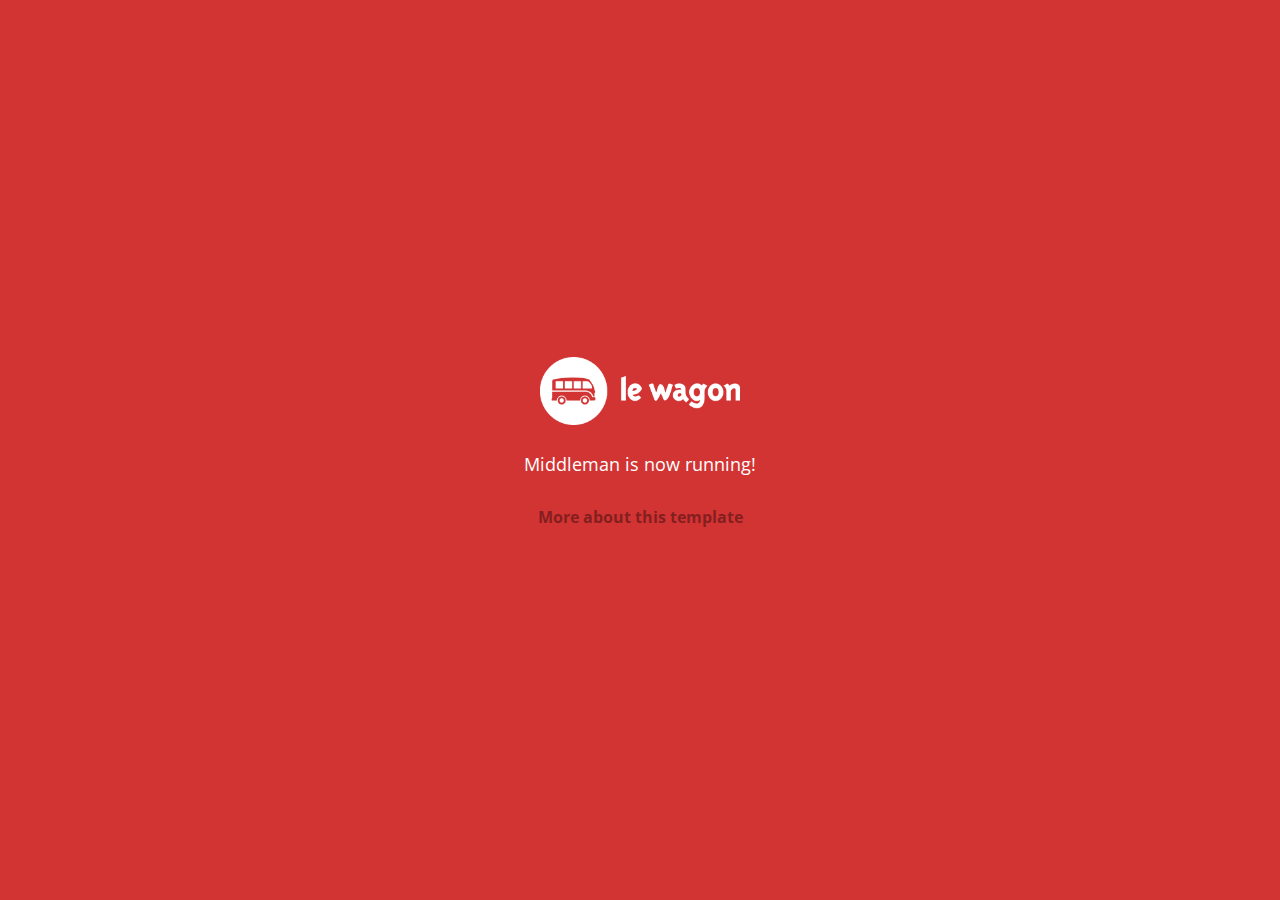
==== index.html @ 0bd61c10 "Automated commit at 2018-07-30 09:25:09 UTC by middleman-deploy 2.0.0-alpha" ====
<!doctype html>
<html>
  <head>
    <meta charset="utf-8">
    <meta http-equiv="x-ua-compatible" content="ie=edge">
    <meta name="viewport"
          content="width=device-width, initial-scale=1, shrink-to-fit=no">
    <!-- Use the title from a page's frontmatter if it has one -->
    <title>Le Wagon - Middleman</title>
    <link href="stylesheets/application-3c48b980.css" rel="stylesheet" />
    <script src="javascripts/application-93de88c9.js"></script>
    <link href="images/favicon-f15af148.png" rel="icon" type="image/png" />
  </head>
  <body>
    <div id="home">
  <div class="home-content">
    <img src="images/logo-acc9c0ec.png" width="200" alt="Logo" />
    <p>
      Middleman is now running!
    </p>
    <p class="about">
      <a href="about.html">More about this template</a>
    </p>
  </div>
</div>

  </body>
</html>
---- stylesheets/application-3c48b980.css ----
@import url("https://fonts.googleapis.com/css?family=Open+Sans:400,300,700|Raleway:400,100,300,700,500");/*!
 * Bootstrap v3.3.7 (http://getbootstrap.com)
 * Copyright 2011-2016 Twitter, Inc.
 * Licensed under MIT (https://github.com/twbs/bootstrap/blob/master/LICENSE)
 *//*! normalize.css v3.0.3 | MIT License | github.com/necolas/normalize.css */html{font-family:sans-serif;-ms-text-size-adjust:100%;-webkit-text-size-adjust:100%}body{margin:0}article,aside,details,figcaption,figure,footer,header,hgroup,main,menu,nav,section,summary{display:block}audio,canvas,progress,video{display:inline-block;vertical-align:baseline}audio:not([controls]){display:none;height:0}[hidden],template{display:none}a{background-color:transparent}a:active,a:hover{outline:0}abbr[title]{border-bottom:1px dotted}b,strong{font-weight:bold}dfn{font-style:italic}h1{font-size:2em;margin:0.67em 0}mark{background:#ff0;color:#000}small{font-size:80%}sub,sup{font-size:75%;line-height:0;position:relative;vertical-align:baseline}sup{top:-0.5em}sub{bottom:-0.25em}img{border:0}svg:not(:root){overflow:hidden}figure{margin:1em 40px}hr{-webkit-box-sizing:content-box;box-sizing:content-box;height:0}pre{overflow:auto}code,kbd,pre,samp{font-family:monospace, monospace;font-size:1em}button,input,optgroup,select,textarea{color:inherit;font:inherit;margin:0}button{overflow:visible}button,select{text-transform:none}button,html input[type="button"],input[type="reset"],input[type="submit"]{-webkit-appearance:button;cursor:pointer}button[disabled],html input[disabled]{cursor:default}button::-moz-focus-inner,input::-moz-focus-inner{border:0;padding:0}input{line-height:normal}input[type="checkbox"],input[type="radio"]{-webkit-box-sizing:border-box;box-sizing:border-box;padding:0}input[type="number"]::-webkit-inner-spin-button,input[type="number"]::-webkit-outer-spin-button{height:auto}input[type="search"]{-webkit-appearance:textfield;-webkit-box-sizing:content-box;box-sizing:content-box}input[type="search"]::-webkit-search-cancel-button,input[type="search"]::-webkit-search-decoration{-webkit-appearance:none}fieldset{border:1px solid #c0c0c0;margin:0 2px;padding:0.35em 0.625em 0.75em}legend{border:0;padding:0}textarea{overflow:auto}optgroup{font-weight:bold}table{border-collapse:collapse;border-spacing:0}td,th{padding:0}/*! Source: https://github.com/h5bp/html5-boilerplate/blob/master/src/css/main.css */@media print{*,*:before,*:after{background:transparent !important;color:#000 !important;-webkit-box-shadow:none !important;box-shadow:none !important;text-shadow:none !important}a,a:visited{text-decoration:underline}a[href]:after{content:" (" attr(href) ")"}abbr[title]:after{content:" (" attr(title) ")"}a[href^="#"]:after,a[href^="javascript:"]:after{content:""}pre,blockquote{border:1px solid #999;page-break-inside:avoid}thead{display:table-header-group}tr,img{page-break-inside:avoid}img{max-width:100% !important}p,h2,h3{orphans:3;widows:3}h2,h3{page-break-after:avoid}.navbar{display:none}.btn>.caret,.dropup>.btn>.caret{border-top-color:#000 !important}.label{border:1px solid #000}.table{border-collapse:collapse !important}.table td,.table th{background-color:#fff !important}.table-bordered th,.table-bordered td{border:1px solid #ddd !important}}@font-face{font-family:'Glyphicons Halflings';src:url("../assets/bootstrap/glyphicons-halflings-regular-86b6f62b.eot");src:url("../assets/bootstrap/glyphicons-halflings-regular-86b6f62b.eot?#iefix") format("embedded-opentype"),url("../assets/bootstrap/glyphicons-halflings-regular-ca35b697.woff2") format("woff2"),url("../assets/bootstrap/glyphicons-halflings-regular-278e49a8.woff") format("woff"),url("../assets/bootstrap/glyphicons-halflings-regular-44bc1850.ttf") format("truetype"),url("../assets/bootstrap/glyphicons-halflings-regular-de51a849.svg#glyphicons_halflingsregular") format("svg")}.glyphicon{position:relative;top:1px;display:inline-block;font-family:'Glyphicons Halflings';font-style:normal;font-weight:normal;line-height:1;-webkit-font-smoothing:antialiased;-moz-osx-font-smoothing:grayscale}.glyphicon-asterisk:before{content:"\002a"}.glyphicon-plus:before{content:"\002b"}.glyphicon-euro:before,.glyphicon-eur:before{content:"\20ac"}.glyphicon-minus:before{content:"\2212"}.glyphicon-cloud:before{content:"\2601"}.glyphicon-envelope:before{content:"\2709"}.glyphicon-pencil:before{content:"\270f"}.glyphicon-glass:before{content:"\e001"}.glyphicon-music:before{content:"\e002"}.glyphicon-search:before{content:"\e003"}.glyphicon-heart:before{content:"\e005"}.glyphicon-star:before{content:"\e006"}.glyphicon-star-empty:before{content:"\e007"}.glyphicon-user:before{content:"\e008"}.glyphicon-film:before{content:"\e009"}.glyphicon-th-large:before{content:"\e010"}.glyphicon-th:before{content:"\e011"}.glyphicon-th-list:before{content:"\e012"}.glyphicon-ok:before{content:"\e013"}.glyphicon-remove:before{content:"\e014"}.glyphicon-zoom-in:before{content:"\e015"}.glyphicon-zoom-out:before{content:"\e016"}.glyphicon-off:before{content:"\e017"}.glyphicon-signal:before{content:"\e018"}.glyphicon-cog:before{content:"\e019"}.glyphicon-trash:before{content:"\e020"}.glyphicon-home:before{content:"\e021"}.glyphicon-file:before{content:"\e022"}.glyphicon-time:before{content:"\e023"}.glyphicon-road:before{content:"\e024"}.glyphicon-download-alt:before{content:"\e025"}.glyphicon-download:before{content:"\e026"}.glyphicon-upload:before{content:"\e027"}.glyphicon-inbox:before{content:"\e028"}.glyphicon-play-circle:before{content:"\e029"}.glyphicon-repeat:before{content:"\e030"}.glyphicon-refresh:before{content:"\e031"}.glyphicon-list-alt:before{content:"\e032"}.glyphicon-lock:before{content:"\e033"}.glyphicon-flag:before{content:"\e034"}.glyphicon-headphones:before{content:"\e035"}.glyphicon-volume-off:before{content:"\e036"}.glyphicon-volume-down:before{content:"\e037"}.glyphicon-volume-up:before{content:"\e038"}.glyphicon-qrcode:before{content:"\e039"}.glyphicon-barcode:before{content:"\e040"}.glyphicon-tag:before{content:"\e041"}.glyphicon-tags:before{content:"\e042"}.glyphicon-book:before{content:"\e043"}.glyphicon-bookmark:before{content:"\e044"}.glyphicon-print:before{content:"\e045"}.glyphicon-camera:before{content:"\e046"}.glyphicon-font:before{content:"\e047"}.glyphicon-bold:before{content:"\e048"}.glyphicon-italic:before{content:"\e049"}.glyphicon-text-height:before{content:"\e050"}.glyphicon-text-width:before{content:"\e051"}.glyphicon-align-left:before{content:"\e052"}.glyphicon-align-center:before{content:"\e053"}.glyphicon-align-right:before{content:"\e054"}.glyphicon-align-justify:before{content:"\e055"}.glyphicon-list:before{content:"\e056"}.glyphicon-indent-left:before{content:"\e057"}.glyphicon-indent-right:before{content:"\e058"}.glyphicon-facetime-video:before{content:"\e059"}.glyphicon-picture:before{content:"\e060"}.glyphicon-map-marker:before{content:"\e062"}.glyphicon-adjust:before{content:"\e063"}.glyphicon-tint:before{content:"\e064"}.glyphicon-edit:before{content:"\e065"}.glyphicon-share:before{content:"\e066"}.glyphicon-check:before{content:"\e067"}.glyphicon-move:before{content:"\e068"}.glyphicon-step-backward:before{content:"\e069"}.glyphicon-fast-backward:before{content:"\e070"}.glyphicon-backward:before{content:"\e071"}.glyphicon-play:before{content:"\e072"}.glyphicon-pause:before{content:"\e073"}.glyphicon-stop:before{content:"\e074"}.glyphicon-forward:before{content:"\e075"}.glyphicon-fast-forward:before{content:"\e076"}.glyphicon-step-forward:before{content:"\e077"}.glyphicon-eject:before{content:"\e078"}.glyphicon-chevron-left:before{content:"\e079"}.glyphicon-chevron-right:before{content:"\e080"}.glyphicon-plus-sign:before{content:"\e081"}.glyphicon-minus-sign:before{content:"\e082"}.glyphicon-remove-sign:before{content:"\e083"}.glyphicon-ok-sign:before{content:"\e084"}.glyphicon-question-sign:before{content:"\e085"}.glyphicon-info-sign:before{content:"\e086"}.glyphicon-screenshot:before{content:"\e087"}.glyphicon-remove-circle:before{content:"\e088"}.glyphicon-ok-circle:before{content:"\e089"}.glyphicon-ban-circle:before{content:"\e090"}.glyphicon-arrow-left:before{content:"\e091"}.glyphicon-arrow-right:before{content:"\e092"}.glyphicon-arrow-up:before{content:"\e093"}.glyphicon-arrow-down:before{content:"\e094"}.glyphicon-share-alt:before{content:"\e095"}.glyphicon-resize-full:before{content:"\e096"}.glyphicon-resize-small:before{content:"\e097"}.glyphicon-exclamation-sign:before{content:"\e101"}.glyphicon-gift:before{content:"\e102"}.glyphicon-leaf:before{content:"\e103"}.glyphicon-fire:before{content:"\e104"}.glyphicon-eye-open:before{content:"\e105"}.glyphicon-eye-close:before{content:"\e106"}.glyphicon-warning-sign:before{content:"\e107"}.glyphicon-plane:before{content:"\e108"}.glyphicon-calendar:before{content:"\e109"}.glyphicon-random:before{content:"\e110"}.glyphicon-comment:before{content:"\e111"}.glyphicon-magnet:before{content:"\e112"}.glyphicon-chevron-up:before{content:"\e113"}.glyphicon-chevron-down:before{content:"\e114"}.glyphicon-retweet:before{content:"\e115"}.glyphicon-shopping-cart:before{content:"\e116"}.glyphicon-folder-close:before{content:"\e117"}.glyphicon-folder-open:before{content:"\e118"}.glyphicon-resize-vertical:before{content:"\e119"}.glyphicon-resize-horizontal:before{content:"\e120"}.glyphicon-hdd:before{content:"\e121"}.glyphicon-bullhorn:before{content:"\e122"}.glyphicon-bell:before{content:"\e123"}.glyphicon-certificate:before{content:"\e124"}.glyphicon-thumbs-up:before{content:"\e125"}.glyphicon-thumbs-down:before{content:"\e126"}.glyphicon-hand-right:before{content:"\e127"}.glyphicon-hand-left:before{content:"\e128"}.glyphicon-hand-up:before{content:"\e129"}.glyphicon-hand-down:before{content:"\e130"}.glyphicon-circle-arrow-right:before{content:"\e131"}.glyphicon-circle-arrow-left:before{content:"\e132"}.glyphicon-circle-arrow-up:before{content:"\e133"}.glyphicon-circle-arrow-down:before{content:"\e134"}.glyphicon-globe:before{content:"\e135"}.glyphicon-wrench:before{content:"\e136"}.glyphicon-tasks:before{content:"\e137"}.glyphicon-filter:before{content:"\e138"}.glyphicon-briefcase:before{content:"\e139"}.glyphicon-fullscreen:before{content:"\e140"}.glyphicon-dashboard:before{content:"\e141"}.glyphicon-paperclip:before{content:"\e142"}.glyphicon-heart-empty:before{content:"\e143"}.glyphicon-link:before{content:"\e144"}.glyphicon-phone:before{content:"\e145"}.glyphicon-pushpin:before{content:"\e146"}.glyphicon-usd:before{content:"\e148"}.glyphicon-gbp:before{content:"\e149"}.glyphicon-sort:before{content:"\e150"}.glyphicon-sort-by-alphabet:before{content:"\e151"}.glyphicon-sort-by-alphabet-alt:before{content:"\e152"}.glyphicon-sort-by-order:before{content:"\e153"}.glyphicon-sort-by-order-alt:before{content:"\e154"}.glyphicon-sort-by-attributes:before{content:"\e155"}.glyphicon-sort-by-attributes-alt:before{content:"\e156"}.glyphicon-unchecked:before{content:"\e157"}.glyphicon-expand:before{content:"\e158"}.glyphicon-collapse-down:before{content:"\e159"}.glyphicon-collapse-up:before{content:"\e160"}.glyphicon-log-in:before{content:"\e161"}.glyphicon-flash:before{content:"\e162"}.glyphicon-log-out:before{content:"\e163"}.glyphicon-new-window:before{content:"\e164"}.glyphicon-record:before{content:"\e165"}.glyphicon-save:before{content:"\e166"}.glyphicon-open:before{content:"\e167"}.glyphicon-saved:before{content:"\e168"}.glyphicon-import:before{content:"\e169"}.glyphicon-export:before{content:"\e170"}.glyphicon-send:before{content:"\e171"}.glyphicon-floppy-disk:before{content:"\e172"}.glyphicon-floppy-saved:before{content:"\e173"}.glyphicon-floppy-remove:before{content:"\e174"}.glyphicon-floppy-save:before{content:"\e175"}.glyphicon-floppy-open:before{content:"\e176"}.glyphicon-credit-card:before{content:"\e177"}.glyphicon-transfer:before{content:"\e178"}.glyphicon-cutlery:before{content:"\e179"}.glyphicon-header:before{content:"\e180"}.glyphicon-compressed:before{content:"\e181"}.glyphicon-earphone:before{content:"\e182"}.glyphicon-phone-alt:before{content:"\e183"}.glyphicon-tower:before{content:"\e184"}.glyphicon-stats:before{content:"\e185"}.glyphicon-sd-video:before{content:"\e186"}.glyphicon-hd-video:before{content:"\e187"}.glyphicon-subtitles:before{content:"\e188"}.glyphicon-sound-stereo:before{content:"\e189"}.glyphicon-sound-dolby:before{content:"\e190"}.glyphicon-sound-5-1:before{content:"\e191"}.glyphicon-sound-6-1:before{content:"\e192"}.glyphicon-sound-7-1:before{content:"\e193"}.glyphicon-copyright-mark:before{content:"\e194"}.glyphicon-registration-mark:before{content:"\e195"}.glyphicon-cloud-download:before{content:"\e197"}.glyphicon-cloud-upload:before{content:"\e198"}.glyphicon-tree-conifer:before{content:"\e199"}.glyphicon-tree-deciduous:before{content:"\e200"}.glyphicon-cd:before{content:"\e201"}.glyphicon-save-file:before{content:"\e202"}.glyphicon-open-file:before{content:"\e203"}.glyphicon-level-up:before{content:"\e204"}.glyphicon-copy:before{content:"\e205"}.glyphicon-paste:before{content:"\e206"}.glyphicon-alert:before{content:"\e209"}.glyphicon-equalizer:before{content:"\e210"}.glyphicon-king:before{content:"\e211"}.glyphicon-queen:before{content:"\e212"}.glyphicon-pawn:before{content:"\e213"}.glyphicon-bishop:before{content:"\e214"}.glyphicon-knight:before{content:"\e215"}.glyphicon-baby-formula:before{content:"\e216"}.glyphicon-tent:before{content:"\26fa"}.glyphicon-blackboard:before{content:"\e218"}.glyphicon-bed:before{content:"\e219"}.glyphicon-apple:before{content:"\f8ff"}.glyphicon-erase:before{content:"\e221"}.glyphicon-hourglass:before{content:"\231b"}.glyphicon-lamp:before{content:"\e223"}.glyphicon-duplicate:before{content:"\e224"}.glyphicon-piggy-bank:before{content:"\e225"}.glyphicon-scissors:before{content:"\e226"}.glyphicon-bitcoin:before{content:"\e227"}.glyphicon-btc:before{content:"\e227"}.glyphicon-xbt:before{content:"\e227"}.glyphicon-yen:before{content:"\00a5"}.glyphicon-jpy:before{content:"\00a5"}.glyphicon-ruble:before{content:"\20bd"}.glyphicon-rub:before{content:"\20bd"}.glyphicon-scale:before{content:"\e230"}.glyphicon-ice-lolly:before{content:"\e231"}.glyphicon-ice-lolly-tasted:before{content:"\e232"}.glyphicon-education:before{content:"\e233"}.glyphicon-option-horizontal:before{content:"\e234"}.glyphicon-option-vertical:before{content:"\e235"}.glyphicon-menu-hamburger:before{content:"\e236"}.glyphicon-modal-window:before{content:"\e237"}.glyphicon-oil:before{content:"\e238"}.glyphicon-grain:before{content:"\e239"}.glyphicon-sunglasses:before{content:"\e240"}.glyphicon-text-size:before{content:"\e241"}.glyphicon-text-color:before{content:"\e242"}.glyphicon-text-background:before{content:"\e243"}.glyphicon-object-align-top:before{content:"\e244"}.glyphicon-object-align-bottom:before{content:"\e245"}.glyphicon-object-align-horizontal:before{content:"\e246"}.glyphicon-object-align-left:before{content:"\e247"}.glyphicon-object-align-vertical:before{content:"\e248"}.glyphicon-object-align-right:before{content:"\e249"}.glyphicon-triangle-right:before{content:"\e250"}.glyphicon-triangle-left:before{content:"\e251"}.glyphicon-triangle-bottom:before{content:"\e252"}.glyphicon-triangle-top:before{content:"\e253"}.glyphicon-console:before{content:"\e254"}.glyphicon-superscript:before{content:"\e255"}.glyphicon-subscript:before{content:"\e256"}.glyphicon-menu-left:before{content:"\e257"}.glyphicon-menu-right:before{content:"\e258"}.glyphicon-menu-down:before{content:"\e259"}.glyphicon-menu-up:before{content:"\e260"}*{-webkit-box-sizing:border-box;box-sizing:border-box}*:before,*:after{-webkit-box-sizing:border-box;box-sizing:border-box}html{font-size:10px;-webkit-tap-highlight-color:transparent}body{font-family:"Open Sans", "Helvetica", "sans-serif";font-size:18px;line-height:1.42857143;color:#333333;background-color:#F4F4F4}input,button,select,textarea{font-family:inherit;font-size:inherit;line-height:inherit}a{color:#469AE0;text-decoration:none}a:hover,a:focus{color:#1f74ba;text-decoration:underline}a:focus{outline:5px auto -webkit-focus-ring-color;outline-offset:-2px}figure{margin:0}img{vertical-align:middle}.img-responsive{display:block;max-width:100%;height:auto}.img-rounded{border-radius:2px}.img-thumbnail{padding:4px;line-height:1.42857143;background-color:#F4F4F4;border:1px solid #ddd;border-radius:2px;-webkit-transition:all 0.2s ease-in-out;transition:all 0.2s ease-in-out;display:inline-block;max-width:100%;height:auto}.img-circle{border-radius:50%}hr{margin-top:25px;margin-bottom:25px;border:0;border-top:1px solid #eeeeee}.sr-only{position:absolute;width:1px;height:1px;margin:-1px;padding:0;overflow:hidden;clip:rect(0, 0, 0, 0);border:0}.sr-only-focusable:active,.sr-only-focusable:focus{position:static;width:auto;height:auto;margin:0;overflow:visible;clip:auto}[role="button"]{cursor:pointer}h1,h2,h3,h4,h5,h6,.h1,.h2,.h3,.h4,.h5,.h6{font-family:"Raleway", "Helvetica", "sans-serif";font-weight:500;line-height:1.1;color:inherit}h1 small,h1 .small,h2 small,h2 .small,h3 small,h3 .small,h4 small,h4 .small,h5 small,h5 .small,h6 small,h6 .small,.h1 small,.h1 .small,.h2 small,.h2 .small,.h3 small,.h3 .small,.h4 small,.h4 .small,.h5 small,.h5 .small,.h6 small,.h6 .small{font-weight:normal;line-height:1;color:#777777}h1,.h1,h2,.h2,h3,.h3{margin-top:25px;margin-bottom:12.5px}h1 small,h1 .small,.h1 small,.h1 .small,h2 small,h2 .small,.h2 small,.h2 .small,h3 small,h3 .small,.h3 small,.h3 .small{font-size:65%}h4,.h4,h5,.h5,h6,.h6{margin-top:12.5px;margin-bottom:12.5px}h4 small,h4 .small,.h4 small,.h4 .small,h5 small,h5 .small,.h5 small,.h5 .small,h6 small,h6 .small,.h6 small,.h6 .small{font-size:75%}h1,.h1{font-size:46px}h2,.h2{font-size:38px}h3,.h3{font-size:31px}h4,.h4{font-size:23px}h5,.h5{font-size:18px}h6,.h6{font-size:16px}p{margin:0 0 12.5px}.lead{margin-bottom:25px;font-size:20px;font-weight:300;line-height:1.4}@media (min-width: 768px){.lead{font-size:27px}}small,.small{font-size:88%}mark,.mark{background-color:#fcf8e3;padding:.2em}.text-left{text-align:left}.text-right{text-align:right}.text-center{text-align:center}.text-justify{text-align:justify}.text-nowrap{white-space:nowrap}.text-lowercase{text-transform:lowercase}.text-uppercase,.initialism{text-transform:uppercase}.text-capitalize{text-transform:capitalize}.text-muted{color:#777777}.text-primary{color:#469AE0}a.text-primary:hover,a.text-primary:focus{color:#2381d0}.text-success{color:#3c763d}a.text-success:hover,a.text-success:focus{color:#2b542c}.text-info{color:#31708f}a.text-info:hover,a.text-info:focus{color:#245269}.text-warning{color:#8a6d3b}a.text-warning:hover,a.text-warning:focus{color:#66512c}.text-danger{color:#a94442}a.text-danger:hover,a.text-danger:focus{color:#843534}.bg-primary{color:#fff}.bg-primary{background-color:#469AE0}a.bg-primary:hover,a.bg-primary:focus{background-color:#2381d0}.bg-success{background-color:#dff0d8}a.bg-success:hover,a.bg-success:focus{background-color:#c1e2b3}.bg-info{background-color:#d9edf7}a.bg-info:hover,a.bg-info:focus{background-color:#afd9ee}.bg-warning{background-color:#fcf8e3}a.bg-warning:hover,a.bg-warning:focus{background-color:#f7ecb5}.bg-danger{background-color:#f2dede}a.bg-danger:hover,a.bg-danger:focus{background-color:#e4b9b9}.page-header{padding-bottom:11.5px;margin:50px 0 25px;border-bottom:1px solid #eeeeee}ul,ol{margin-top:0;margin-bottom:12.5px}ul ul,ul ol,ol ul,ol ol{margin-bottom:0}.list-unstyled{padding-left:0;list-style:none}.list-inline{padding-left:0;list-style:none;margin-left:-5px}.list-inline>li{display:inline-block;padding-left:5px;padding-right:5px}dl{margin-top:0;margin-bottom:25px}dt,dd{line-height:1.42857143}dt{font-weight:bold}dd{margin-left:0}.dl-horizontal dd:before,.dl-horizontal dd:after{content:" ";display:table}.dl-horizontal dd:after{clear:both}@media (min-width: 768px){.dl-horizontal dt{float:left;width:160px;clear:left;text-align:right;overflow:hidden;text-overflow:ellipsis;white-space:nowrap}.dl-horizontal dd{margin-left:180px}}abbr[title],abbr[data-original-title]{cursor:help;border-bottom:1px dotted #777777}.initialism{font-size:90%}blockquote{padding:12.5px 25px;margin:0 0 25px;font-size:22.5px;border-left:5px solid #eeeeee}blockquote p:last-child,blockquote ul:last-child,blockquote ol:last-child{margin-bottom:0}blockquote footer,blockquote small,blockquote .small{display:block;font-size:80%;line-height:1.42857143;color:#777777}blockquote footer:before,blockquote small:before,blockquote .small:before{content:'\2014 \00A0'}.blockquote-reverse,blockquote.pull-right{padding-right:15px;padding-left:0;border-right:5px solid #eeeeee;border-left:0;text-align:right}.blockquote-reverse footer:before,.blockquote-reverse small:before,.blockquote-reverse .small:before,blockquote.pull-right footer:before,blockquote.pull-right small:before,blockquote.pull-right .small:before{content:''}.blockquote-reverse footer:after,.blockquote-reverse small:after,.blockquote-reverse .small:after,blockquote.pull-right footer:after,blockquote.pull-right small:after,blockquote.pull-right .small:after{content:'\00A0 \2014'}address{margin-bottom:25px;font-style:normal;line-height:1.42857143}code,kbd,pre,samp{font-family:Menlo, Monaco, Consolas, "Courier New", monospace}code{padding:2px 4px;font-size:90%;color:#c7254e;background-color:#f9f2f4;border-radius:2px}kbd{padding:2px 4px;font-size:90%;color:#fff;background-color:#333;border-radius:2px;-webkit-box-shadow:inset 0 -1px 0 rgba(0,0,0,0.25);box-shadow:inset 0 -1px 0 rgba(0,0,0,0.25)}kbd kbd{padding:0;font-size:100%;font-weight:bold;-webkit-box-shadow:none;box-shadow:none}pre{display:block;padding:12px;margin:0 0 12.5px;font-size:17px;line-height:1.42857143;word-break:break-all;word-wrap:break-word;color:#333333;background-color:#f5f5f5;border:1px solid #ccc;border-radius:2px}pre code{padding:0;font-size:inherit;color:inherit;white-space:pre-wrap;background-color:transparent;border-radius:0}.pre-scrollable{max-height:340px;overflow-y:scroll}.container{margin-right:auto;margin-left:auto;padding-left:15px;padding-right:15px}.container:before,.container:after{content:" ";display:table}.container:after{clear:both}@media (min-width: 768px){.container{width:750px}}@media (min-width: 992px){.container{width:970px}}@media (min-width: 1200px){.container{width:1170px}}.container-fluid{margin-right:auto;margin-left:auto;padding-left:15px;padding-right:15px}.container-fluid:before,.container-fluid:after{content:" ";display:table}.container-fluid:after{clear:both}.row{margin-left:-15px;margin-right:-15px}.row:before,.row:after{content:" ";display:table}.row:after{clear:both}.col-xs-1,.col-sm-1,.col-md-1,.col-lg-1,.col-xs-2,.col-sm-2,.col-md-2,.col-lg-2,.col-xs-3,.col-sm-3,.col-md-3,.col-lg-3,.col-xs-4,.col-sm-4,.col-md-4,.col-lg-4,.col-xs-5,.col-sm-5,.col-md-5,.col-lg-5,.col-xs-6,.col-sm-6,.col-md-6,.col-lg-6,.col-xs-7,.col-sm-7,.col-md-7,.col-lg-7,.col-xs-8,.col-sm-8,.col-md-8,.col-lg-8,.col-xs-9,.col-sm-9,.col-md-9,.col-lg-9,.col-xs-10,.col-sm-10,.col-md-10,.col-lg-10,.col-xs-11,.col-sm-11,.col-md-11,.col-lg-11,.col-xs-12,.col-sm-12,.col-md-12,.col-lg-12{position:relative;min-height:1px;padding-left:15px;padding-right:15px}.col-xs-1,.col-xs-2,.col-xs-3,.col-xs-4,.col-xs-5,.col-xs-6,.col-xs-7,.col-xs-8,.col-xs-9,.col-xs-10,.col-xs-11,.col-xs-12{float:left}.col-xs-1{width:8.33333333%}.col-xs-2{width:16.66666667%}.col-xs-3{width:25%}.col-xs-4{width:33.33333333%}.col-xs-5{width:41.66666667%}.col-xs-6{width:50%}.col-xs-7{width:58.33333333%}.col-xs-8{width:66.66666667%}.col-xs-9{width:75%}.col-xs-10{width:83.33333333%}.col-xs-11{width:91.66666667%}.col-xs-12{width:100%}.col-xs-pull-0{right:auto}.col-xs-pull-1{right:8.33333333%}.col-xs-pull-2{right:16.66666667%}.col-xs-pull-3{right:25%}.col-xs-pull-4{right:33.33333333%}.col-xs-pull-5{right:41.66666667%}.col-xs-pull-6{right:50%}.col-xs-pull-7{right:58.33333333%}.col-xs-pull-8{right:66.66666667%}.col-xs-pull-9{right:75%}.col-xs-pull-10{right:83.33333333%}.col-xs-pull-11{right:91.66666667%}.col-xs-pull-12{right:100%}.col-xs-push-0{left:auto}.col-xs-push-1{left:8.33333333%}.col-xs-push-2{left:16.66666667%}.col-xs-push-3{left:25%}.col-xs-push-4{left:33.33333333%}.col-xs-push-5{left:41.66666667%}.col-xs-push-6{left:50%}.col-xs-push-7{left:58.33333333%}.col-xs-push-8{left:66.66666667%}.col-xs-push-9{left:75%}.col-xs-push-10{left:83.33333333%}.col-xs-push-11{left:91.66666667%}.col-xs-push-12{left:100%}.col-xs-offset-0{margin-left:0%}.col-xs-offset-1{margin-left:8.33333333%}.col-xs-offset-2{margin-left:16.66666667%}.col-xs-offset-3{margin-left:25%}.col-xs-offset-4{margin-left:33.33333333%}.col-xs-offset-5{margin-left:41.66666667%}.col-xs-offset-6{margin-left:50%}.col-xs-offset-7{margin-left:58.33333333%}.col-xs-offset-8{margin-left:66.66666667%}.col-xs-offset-9{margin-left:75%}.col-xs-offset-10{margin-left:83.33333333%}.col-xs-offset-11{margin-left:91.66666667%}.col-xs-offset-12{margin-left:100%}@media (min-width: 768px){.col-sm-1,.col-sm-2,.col-sm-3,.col-sm-4,.col-sm-5,.col-sm-6,.col-sm-7,.col-sm-8,.col-sm-9,.col-sm-10,.col-sm-11,.col-sm-12{float:left}.col-sm-1{width:8.33333333%}.col-sm-2{width:16.66666667%}.col-sm-3{width:25%}.col-sm-4{width:33.33333333%}.col-sm-5{width:41.66666667%}.col-sm-6{width:50%}.col-sm-7{width:58.33333333%}.col-sm-8{width:66.66666667%}.col-sm-9{width:75%}.col-sm-10{width:83.33333333%}.col-sm-11{width:91.66666667%}.col-sm-12{width:100%}.col-sm-pull-0{right:auto}.col-sm-pull-1{right:8.33333333%}.col-sm-pull-2{right:16.66666667%}.col-sm-pull-3{right:25%}.col-sm-pull-4{right:33.33333333%}.col-sm-pull-5{right:41.66666667%}.col-sm-pull-6{right:50%}.col-sm-pull-7{right:58.33333333%}.col-sm-pull-8{right:66.66666667%}.col-sm-pull-9{right:75%}.col-sm-pull-10{right:83.33333333%}.col-sm-pull-11{right:91.66666667%}.col-sm-pull-12{right:100%}.col-sm-push-0{left:auto}.col-sm-push-1{left:8.33333333%}.col-sm-push-2{left:16.66666667%}.col-sm-push-3{left:25%}.col-sm-push-4{left:33.33333333%}.col-sm-push-5{left:41.66666667%}.col-sm-push-6{left:50%}.col-sm-push-7{left:58.33333333%}.col-sm-push-8{left:66.66666667%}.col-sm-push-9{left:75%}.col-sm-push-10{left:83.33333333%}.col-sm-push-11{left:91.66666667%}.col-sm-push-12{left:100%}.col-sm-offset-0{margin-left:0%}.col-sm-offset-1{margin-left:8.33333333%}.col-sm-offset-2{margin-left:16.66666667%}.col-sm-offset-3{margin-left:25%}.col-sm-offset-4{margin-left:33.33333333%}.col-sm-offset-5{margin-left:41.66666667%}.col-sm-offset-6{margin-left:50%}.col-sm-offset-7{margin-left:58.33333333%}.col-sm-offset-8{margin-left:66.66666667%}.col-sm-offset-9{margin-left:75%}.col-sm-offset-10{margin-left:83.33333333%}.col-sm-offset-11{margin-left:91.66666667%}.col-sm-offset-12{margin-left:100%}}@media (min-width: 992px){.col-md-1,.col-md-2,.col-md-3,.col-md-4,.col-md-5,.col-md-6,.col-md-7,.col-md-8,.col-md-9,.col-md-10,.col-md-11,.col-md-12{float:left}.col-md-1{width:8.33333333%}.col-md-2{width:16.66666667%}.col-md-3{width:25%}.col-md-4{width:33.33333333%}.col-md-5{width:41.66666667%}.col-md-6{width:50%}.col-md-7{width:58.33333333%}.col-md-8{width:66.66666667%}.col-md-9{width:75%}.col-md-10{width:83.33333333%}.col-md-11{width:91.66666667%}.col-md-12{width:100%}.col-md-pull-0{right:auto}.col-md-pull-1{right:8.33333333%}.col-md-pull-2{right:16.66666667%}.col-md-pull-3{right:25%}.col-md-pull-4{right:33.33333333%}.col-md-pull-5{right:41.66666667%}.col-md-pull-6{right:50%}.col-md-pull-7{right:58.33333333%}.col-md-pull-8{right:66.66666667%}.col-md-pull-9{right:75%}.col-md-pull-10{right:83.33333333%}.col-md-pull-11{right:91.66666667%}.col-md-pull-12{right:100%}.col-md-push-0{left:auto}.col-md-push-1{left:8.33333333%}.col-md-push-2{left:16.66666667%}.col-md-push-3{left:25%}.col-md-push-4{left:33.33333333%}.col-md-push-5{left:41.66666667%}.col-md-push-6{left:50%}.col-md-push-7{left:58.33333333%}.col-md-push-8{left:66.66666667%}.col-md-push-9{left:75%}.col-md-push-10{left:83.33333333%}.col-md-push-11{left:91.66666667%}.col-md-push-12{left:100%}.col-md-offset-0{margin-left:0%}.col-md-offset-1{margin-left:8.33333333%}.col-md-offset-2{margin-left:16.66666667%}.col-md-offset-3{margin-left:25%}.col-md-offset-4{margin-left:33.33333333%}.col-md-offset-5{margin-left:41.66666667%}.col-md-offset-6{margin-left:50%}.col-md-offset-7{margin-left:58.33333333%}.col-md-offset-8{margin-left:66.66666667%}.col-md-offset-9{margin-left:75%}.col-md-offset-10{margin-left:83.33333333%}.col-md-offset-11{margin-left:91.66666667%}.col-md-offset-12{margin-left:100%}}@media (min-width: 1200px){.col-lg-1,.col-lg-2,.col-lg-3,.col-lg-4,.col-lg-5,.col-lg-6,.col-lg-7,.col-lg-8,.col-lg-9,.col-lg-10,.col-lg-11,.col-lg-12{float:left}.col-lg-1{width:8.33333333%}.col-lg-2{width:16.66666667%}.col-lg-3{width:25%}.col-lg-4{width:33.33333333%}.col-lg-5{width:41.66666667%}.col-lg-6{width:50%}.col-lg-7{width:58.33333333%}.col-lg-8{width:66.66666667%}.col-lg-9{width:75%}.col-lg-10{width:83.33333333%}.col-lg-11{width:91.66666667%}.col-lg-12{width:100%}.col-lg-pull-0{right:auto}.col-lg-pull-1{right:8.33333333%}.col-lg-pull-2{right:16.66666667%}.col-lg-pull-3{right:25%}.col-lg-pull-4{right:33.33333333%}.col-lg-pull-5{right:41.66666667%}.col-lg-pull-6{right:50%}.col-lg-pull-7{right:58.33333333%}.col-lg-pull-8{right:66.66666667%}.col-lg-pull-9{right:75%}.col-lg-pull-10{right:83.33333333%}.col-lg-pull-11{right:91.66666667%}.col-lg-pull-12{right:100%}.col-lg-push-0{left:auto}.col-lg-push-1{left:8.33333333%}.col-lg-push-2{left:16.66666667%}.col-lg-push-3{left:25%}.col-lg-push-4{left:33.33333333%}.col-lg-push-5{left:41.66666667%}.col-lg-push-6{left:50%}.col-lg-push-7{left:58.33333333%}.col-lg-push-8{left:66.66666667%}.col-lg-push-9{left:75%}.col-lg-push-10{left:83.33333333%}.col-lg-push-11{left:91.66666667%}.col-lg-push-12{left:100%}.col-lg-offset-0{margin-left:0%}.col-lg-offset-1{margin-left:8.33333333%}.col-lg-offset-2{margin-left:16.66666667%}.col-lg-offset-3{margin-left:25%}.col-lg-offset-4{margin-left:33.33333333%}.col-lg-offset-5{margin-left:41.66666667%}.col-lg-offset-6{margin-left:50%}.col-lg-offset-7{margin-left:58.33333333%}.col-lg-offset-8{margin-left:66.66666667%}.col-lg-offset-9{margin-left:75%}.col-lg-offset-10{margin-left:83.33333333%}.col-lg-offset-11{margin-left:91.66666667%}.col-lg-offset-12{margin-left:100%}}table{background-color:transparent}caption{padding-top:8px;padding-bottom:8px;color:#777777;text-align:left}th{text-align:left}.table{width:100%;max-width:100%;margin-bottom:25px}.table>thead>tr>th,.table>thead>tr>td,.table>tbody>tr>th,.table>tbody>tr>td,.table>tfoot>tr>th,.table>tfoot>tr>td{padding:8px;line-height:1.42857143;vertical-align:top;border-top:1px solid #ddd}.table>thead>tr>th{vertical-align:bottom;border-bottom:2px solid #ddd}.table>caption+thead>tr:first-child>th,.table>caption+thead>tr:first-child>td,.table>colgroup+thead>tr:first-child>th,.table>colgroup+thead>tr:first-child>td,.table>thead:first-child>tr:first-child>th,.table>thead:first-child>tr:first-child>td{border-top:0}.table>tbody+tbody{border-top:2px solid #ddd}.table .table{background-color:#F4F4F4}.table-condensed>thead>tr>th,.table-condensed>thead>tr>td,.table-condensed>tbody>tr>th,.table-condensed>tbody>tr>td,.table-condensed>tfoot>tr>th,.table-condensed>tfoot>tr>td{padding:5px}.table-bordered{border:1px solid #ddd}.table-bordered>thead>tr>th,.table-bordered>thead>tr>td,.table-bordered>tbody>tr>th,.table-bordered>tbody>tr>td,.table-bordered>tfoot>tr>th,.table-bordered>tfoot>tr>td{border:1px solid #ddd}.table-bordered>thead>tr>th,.table-bordered>thead>tr>td{border-bottom-width:2px}.table-striped>tbody>tr:nth-of-type(odd){background-color:#f9f9f9}.table-hover>tbody>tr:hover{background-color:#f5f5f5}table col[class*="col-"]{position:static;float:none;display:table-column}table td[class*="col-"],table th[class*="col-"]{position:static;float:none;display:table-cell}.table>thead>tr>td.active,.table>thead>tr>th.active,.table>thead>tr.active>td,.table>thead>tr.active>th,.table>tbody>tr>td.active,.table>tbody>tr>th.active,.table>tbody>tr.active>td,.table>tbody>tr.active>th,.table>tfoot>tr>td.active,.table>tfoot>tr>th.active,.table>tfoot>tr.active>td,.table>tfoot>tr.active>th{background-color:#f5f5f5}.table-hover>tbody>tr>td.active:hover,.table-hover>tbody>tr>th.active:hover,.table-hover>tbody>tr.active:hover>td,.table-hover>tbody>tr:hover>.active,.table-hover>tbody>tr.active:hover>th{background-color:#e8e8e8}.table>thead>tr>td.success,.table>thead>tr>th.success,.table>thead>tr.success>td,.table>thead>tr.success>th,.table>tbody>tr>td.success,.table>tbody>tr>th.success,.table>tbody>tr.success>td,.table>tbody>tr.success>th,.table>tfoot>tr>td.success,.table>tfoot>tr>th.success,.table>tfoot>tr.success>td,.table>tfoot>tr.success>th{background-color:#dff0d8}.table-hover>tbody>tr>td.success:hover,.table-hover>tbody>tr>th.success:hover,.table-hover>tbody>tr.success:hover>td,.table-hover>tbody>tr:hover>.success,.table-hover>tbody>tr.success:hover>th{background-color:#d0e9c6}.table>thead>tr>td.info,.table>thead>tr>th.info,.table>thead>tr.info>td,.table>thead>tr.info>th,.table>tbody>tr>td.info,.table>tbody>tr>th.info,.table>tbody>tr.info>td,.table>tbody>tr.info>th,.table>tfoot>tr>td.info,.table>tfoot>tr>th.info,.table>tfoot>tr.info>td,.table>tfoot>tr.info>th{background-color:#d9edf7}.table-hover>tbody>tr>td.info:hover,.table-hover>tbody>tr>th.info:hover,.table-hover>tbody>tr.info:hover>td,.table-hover>tbody>tr:hover>.info,.table-hover>tbody>tr.info:hover>th{background-color:#c4e3f3}.table>thead>tr>td.warning,.table>thead>tr>th.warning,.table>thead>tr.warning>td,.table>thead>tr.warning>th,.table>tbody>tr>td.warning,.table>tbody>tr>th.warning,.table>tbody>tr.warning>td,.table>tbody>tr.warning>th,.table>tfoot>tr>td.warning,.table>tfoot>tr>th.warning,.table>tfoot>tr.warning>td,.table>tfoot>tr.warning>th{background-color:#fcf8e3}.table-hover>tbody>tr>td.warning:hover,.table-hover>tbody>tr>th.warning:hover,.table-hover>tbody>tr.warning:hover>td,.table-hover>tbody>tr:hover>.warning,.table-hover>tbody>tr.warning:hover>th{background-color:#faf2cc}.table>thead>tr>td.danger,.table>thead>tr>th.danger,.table>thead>tr.danger>td,.table>thead>tr.danger>th,.table>tbody>tr>td.danger,.table>tbody>tr>th.danger,.table>tbody>tr.danger>td,.table>tbody>tr.danger>th,.table>tfoot>tr>td.danger,.table>tfoot>tr>th.danger,.table>tfoot>tr.danger>td,.table>tfoot>tr.danger>th{background-color:#f2dede}.table-hover>tbody>tr>td.danger:hover,.table-hover>tbody>tr>th.danger:hover,.table-hover>tbody>tr.danger:hover>td,.table-hover>tbody>tr:hover>.danger,.table-hover>tbody>tr.danger:hover>th{background-color:#ebcccc}.table-responsive{overflow-x:auto;min-height:0.01%}@media screen and (max-width: 767px){.table-responsive{width:100%;margin-bottom:18.75px;overflow-y:hidden;-ms-overflow-style:-ms-autohiding-scrollbar;border:1px solid #ddd}.table-responsive>.table{margin-bottom:0}.table-responsive>.table>thead>tr>th,.table-responsive>.table>thead>tr>td,.table-responsive>.table>tbody>tr>th,.table-responsive>.table>tbody>tr>td,.table-responsive>.table>tfoot>tr>th,.table-responsive>.table>tfoot>tr>td{white-space:nowrap}.table-responsive>.table-bordered{border:0}.table-responsive>.table-bordered>thead>tr>th:first-child,.table-responsive>.table-bordered>thead>tr>td:first-child,.table-responsive>.table-bordered>tbody>tr>th:first-child,.table-responsive>.table-bordered>tbody>tr>td:first-child,.table-responsive>.table-bordered>tfoot>tr>th:first-child,.table-responsive>.table-bordered>tfoot>tr>td:first-child{border-left:0}.table-responsive>.table-bordered>thead>tr>th:last-child,.table-responsive>.table-bordered>thead>tr>td:last-child,.table-responsive>.table-bordered>tbody>tr>th:last-child,.table-responsive>.table-bordered>tbody>tr>td:last-child,.table-responsive>.table-bordered>tfoot>tr>th:last-child,.table-responsive>.table-bordered>tfoot>tr>td:last-child{border-right:0}.table-responsive>.table-bordered>tbody>tr:last-child>th,.table-responsive>.table-bordered>tbody>tr:last-child>td,.table-responsive>.table-bordered>tfoot>tr:last-child>th,.table-responsive>.table-bordered>tfoot>tr:last-child>td{border-bottom:0}}fieldset{padding:0;margin:0;border:0;min-width:0}legend{display:block;width:100%;padding:0;margin-bottom:25px;font-size:27px;line-height:inherit;color:#333333;border:0;border-bottom:1px solid #e5e5e5}label{display:inline-block;max-width:100%;margin-bottom:5px;font-weight:bold}input[type="search"]{-webkit-box-sizing:border-box;box-sizing:border-box}input[type="radio"],input[type="checkbox"]{margin:4px 0 0;margin-top:1px \9;line-height:normal}input[type="file"]{display:block}input[type="range"]{display:block;width:100%}select[multiple],select[size]{height:auto}input[type="file"]:focus,input[type="radio"]:focus,input[type="checkbox"]:focus{outline:5px auto -webkit-focus-ring-color;outline-offset:-2px}output{display:block;padding-top:7px;font-size:18px;line-height:1.42857143;color:#000000}.form-control{display:block;width:100%;height:39px;padding:6px 12px;font-size:18px;line-height:1.42857143;color:#000000;background-color:#fff;background-image:none;border:1px solid #ccc;border-radius:2px;-webkit-box-shadow:inset 0 1px 1px rgba(0,0,0,0.075);box-shadow:inset 0 1px 1px rgba(0,0,0,0.075);-webkit-transition:border-color ease-in-out 0.15s, box-shadow ease-in-out 0.15s;-webkit-transition:border-color ease-in-out 0.15s, -webkit-box-shadow ease-in-out 0.15s;transition:border-color ease-in-out 0.15s, -webkit-box-shadow ease-in-out 0.15s;transition:border-color ease-in-out 0.15s, box-shadow ease-in-out 0.15s;transition:border-color ease-in-out 0.15s, box-shadow ease-in-out 0.15s, -webkit-box-shadow ease-in-out 0.15s}.form-control:focus{border-color:#66afe9;outline:0;-webkit-box-shadow:inset 0 1px 1px rgba(0,0,0,0.075),0 0 8px rgba(102,175,233,0.6);box-shadow:inset 0 1px 1px rgba(0,0,0,0.075),0 0 8px rgba(102,175,233,0.6)}.form-control::-moz-placeholder{color:#999;opacity:1}.form-control:-ms-input-placeholder{color:#999}.form-control::-webkit-input-placeholder{color:#999}.form-control::-ms-expand{border:0;background-color:transparent}.form-control[disabled],.form-control[readonly],fieldset[disabled] .form-control{background-color:#eeeeee;opacity:1}.form-control[disabled],fieldset[disabled] .form-control{cursor:not-allowed}textarea.form-control{height:auto}input[type="search"]{-webkit-appearance:none}@media screen and (-webkit-min-device-pixel-ratio: 0){input[type="date"].form-control,input[type="time"].form-control,input[type="datetime-local"].form-control,input[type="month"].form-control{line-height:39px}input[type="date"].input-sm,.input-group-sm>input[type="date"].form-control,.input-group-sm>input[type="date"].input-group-addon,.input-group-sm>.input-group-btn>input[type="date"].btn,.input-group-sm input[type="date"],input[type="time"].input-sm,.input-group-sm>input[type="time"].form-control,.input-group-sm>input[type="time"].input-group-addon,.input-group-sm>.input-group-btn>input[type="time"].btn,.input-group-sm input[type="time"],input[type="datetime-local"].input-sm,.input-group-sm>input[type="datetime-local"].form-control,.input-group-sm>input[type="datetime-local"].input-group-addon,.input-group-sm>.input-group-btn>input[type="datetime-local"].btn,.input-group-sm input[type="datetime-local"],input[type="month"].input-sm,.input-group-sm>input[type="month"].form-control,.input-group-sm>input[type="month"].input-group-addon,.input-group-sm>.input-group-btn>input[type="month"].btn,.input-group-sm input[type="month"]{line-height:36px}input[type="date"].input-lg,.input-group-lg>input[type="date"].form-control,.input-group-lg>input[type="date"].input-group-addon,.input-group-lg>.input-group-btn>input[type="date"].btn,.input-group-lg input[type="date"],input[type="time"].input-lg,.input-group-lg>input[type="time"].form-control,.input-group-lg>input[type="time"].input-group-addon,.input-group-lg>.input-group-btn>input[type="time"].btn,.input-group-lg input[type="time"],input[type="datetime-local"].input-lg,.input-group-lg>input[type="datetime-local"].form-control,.input-group-lg>input[type="datetime-local"].input-group-addon,.input-group-lg>.input-group-btn>input[type="datetime-local"].btn,.input-group-lg input[type="datetime-local"],input[type="month"].input-lg,.input-group-lg>input[type="month"].form-control,.input-group-lg>input[type="month"].input-group-addon,.input-group-lg>.input-group-btn>input[type="month"].btn,.input-group-lg input[type="month"]{line-height:53px}}.form-group{margin-bottom:15px}.radio,.checkbox{position:relative;display:block;margin-top:10px;margin-bottom:10px}.radio label,.checkbox label{min-height:25px;padding-left:20px;margin-bottom:0;font-weight:normal;cursor:pointer}.radio input[type="radio"],.radio-inline input[type="radio"],.checkbox input[type="checkbox"],.checkbox-inline input[type="checkbox"]{position:absolute;margin-left:-20px;margin-top:4px \9}.radio+.radio,.checkbox+.checkbox{margin-top:-5px}.radio-inline,.checkbox-inline{position:relative;display:inline-block;padding-left:20px;margin-bottom:0;vertical-align:middle;font-weight:normal;cursor:pointer}.radio-inline+.radio-inline,.checkbox-inline+.checkbox-inline{margin-top:0;margin-left:10px}input[type="radio"][disabled],input[type="radio"].disabled,fieldset[disabled] input[type="radio"],input[type="checkbox"][disabled],input[type="checkbox"].disabled,fieldset[disabled] input[type="checkbox"]{cursor:not-allowed}.radio-inline.disabled,fieldset[disabled] .radio-inline,.checkbox-inline.disabled,fieldset[disabled] .checkbox-inline{cursor:not-allowed}.radio.disabled label,fieldset[disabled] .radio label,.checkbox.disabled label,fieldset[disabled] .checkbox label{cursor:not-allowed}.form-control-static{padding-top:7px;padding-bottom:7px;margin-bottom:0;min-height:43px}.form-control-static.input-lg,.input-group-lg>.form-control-static.form-control,.input-group-lg>.form-control-static.input-group-addon,.input-group-lg>.input-group-btn>.form-control-static.btn,.form-control-static.input-sm,.input-group-sm>.form-control-static.form-control,.input-group-sm>.form-control-static.input-group-addon,.input-group-sm>.input-group-btn>.form-control-static.btn{padding-left:0;padding-right:0}.input-sm,.input-group-sm>.form-control,.input-group-sm>.input-group-addon,.input-group-sm>.input-group-btn>.btn{height:36px;padding:5px 10px;font-size:16px;line-height:1.5;border-radius:2px}select.input-sm,.input-group-sm>select.form-control,.input-group-sm>select.input-group-addon,.input-group-sm>.input-group-btn>select.btn{height:36px;line-height:36px}textarea.input-sm,.input-group-sm>textarea.form-control,.input-group-sm>textarea.input-group-addon,.input-group-sm>.input-group-btn>textarea.btn,select[multiple].input-sm,.input-group-sm>select[multiple].form-control,.input-group-sm>select[multiple].input-group-addon,.input-group-sm>.input-group-btn>select[multiple].btn{height:auto}.form-group-sm .form-control{height:36px;padding:5px 10px;font-size:16px;line-height:1.5;border-radius:2px}.form-group-sm select.form-control{height:36px;line-height:36px}.form-group-sm textarea.form-control,.form-group-sm select[multiple].form-control{height:auto}.form-group-sm .form-control-static{height:36px;min-height:41px;padding:6px 10px;font-size:16px;line-height:1.5}.input-lg,.input-group-lg>.form-control,.input-group-lg>.input-group-addon,.input-group-lg>.input-group-btn>.btn{height:53px;padding:10px 16px;font-size:23px;line-height:1.3333333;border-radius:2px}select.input-lg,.input-group-lg>select.form-control,.input-group-lg>select.input-group-addon,.input-group-lg>.input-group-btn>select.btn{height:53px;line-height:53px}textarea.input-lg,.input-group-lg>textarea.form-control,.input-group-lg>textarea.input-group-addon,.input-group-lg>.input-group-btn>textarea.btn,select[multiple].input-lg,.input-group-lg>select[multiple].form-control,.input-group-lg>select[multiple].input-group-addon,.input-group-lg>.input-group-btn>select[multiple].btn{height:auto}.form-group-lg .form-control{height:53px;padding:10px 16px;font-size:23px;line-height:1.3333333;border-radius:2px}.form-group-lg select.form-control{height:53px;line-height:53px}.form-group-lg textarea.form-control,.form-group-lg select[multiple].form-control{height:auto}.form-group-lg .form-control-static{height:53px;min-height:48px;padding:11px 16px;font-size:23px;line-height:1.3333333}.has-feedback{position:relative}.has-feedback .form-control{padding-right:48.75px}.form-control-feedback{position:absolute;top:0;right:0;z-index:2;display:block;width:39px;height:39px;line-height:39px;text-align:center;pointer-events:none}.input-lg+.form-control-feedback,.input-group-lg>.form-control+.form-control-feedback,.input-group-lg>.input-group-addon+.form-control-feedback,.input-group-lg>.input-group-btn>.btn+.form-control-feedback,.input-group-lg+.form-control-feedback,.form-group-lg .form-control+.form-control-feedback{width:53px;height:53px;line-height:53px}.input-sm+.form-control-feedback,.input-group-sm>.form-control+.form-control-feedback,.input-group-sm>.input-group-addon+.form-control-feedback,.input-group-sm>.input-group-btn>.btn+.form-control-feedback,.input-group-sm+.form-control-feedback,.form-group-sm .form-control+.form-control-feedback{width:36px;height:36px;line-height:36px}.has-success .help-block,.has-success .control-label,.has-success .radio,.has-success .checkbox,.has-success .radio-inline,.has-success .checkbox-inline,.has-success.radio label,.has-success.checkbox label,.has-success.radio-inline label,.has-success.checkbox-inline label{color:#3c763d}.has-success .form-control{border-color:#3c763d;-webkit-box-shadow:inset 0 1px 1px rgba(0,0,0,0.075);box-shadow:inset 0 1px 1px rgba(0,0,0,0.075)}.has-success .form-control:focus{border-color:#2b542c;-webkit-box-shadow:inset 0 1px 1px rgba(0,0,0,0.075),0 0 6px #67b168;box-shadow:inset 0 1px 1px rgba(0,0,0,0.075),0 0 6px #67b168}.has-success .input-group-addon{color:#3c763d;border-color:#3c763d;background-color:#dff0d8}.has-success .form-control-feedback{color:#3c763d}.has-warning .help-block,.has-warning .control-label,.has-warning .radio,.has-warning .checkbox,.has-warning .radio-inline,.has-warning .checkbox-inline,.has-warning.radio label,.has-warning.checkbox label,.has-warning.radio-inline label,.has-warning.checkbox-inline label{color:#8a6d3b}.has-warning .form-control{border-color:#8a6d3b;-webkit-box-shadow:inset 0 1px 1px rgba(0,0,0,0.075);box-shadow:inset 0 1px 1px rgba(0,0,0,0.075)}.has-warning .form-control:focus{border-color:#66512c;-webkit-box-shadow:inset 0 1px 1px rgba(0,0,0,0.075),0 0 6px #c0a16b;box-shadow:inset 0 1px 1px rgba(0,0,0,0.075),0 0 6px #c0a16b}.has-warning .input-group-addon{color:#8a6d3b;border-color:#8a6d3b;background-color:#fcf8e3}.has-warning .form-control-feedback{color:#8a6d3b}.has-error .help-block,.has-error .control-label,.has-error .radio,.has-error .checkbox,.has-error .radio-inline,.has-error .checkbox-inline,.has-error.radio label,.has-error.checkbox label,.has-error.radio-inline label,.has-error.checkbox-inline label{color:#a94442}.has-error .form-control{border-color:#a94442;-webkit-box-shadow:inset 0 1px 1px rgba(0,0,0,0.075);box-shadow:inset 0 1px 1px rgba(0,0,0,0.075)}.has-error .form-control:focus{border-color:#843534;-webkit-box-shadow:inset 0 1px 1px rgba(0,0,0,0.075),0 0 6px #ce8483;box-shadow:inset 0 1px 1px rgba(0,0,0,0.075),0 0 6px #ce8483}.has-error .input-group-addon{color:#a94442;border-color:#a94442;background-color:#f2dede}.has-error .form-control-feedback{color:#a94442}.has-feedback label ~ .form-control-feedback{top:30px}.has-feedback label.sr-only ~ .form-control-feedback{top:0}.help-block{display:block;margin-top:5px;margin-bottom:10px;color:#737373}@media (min-width: 768px){.form-inline .form-group{display:inline-block;margin-bottom:0;vertical-align:middle}.form-inline .form-control{display:inline-block;width:auto;vertical-align:middle}.form-inline .form-control-static{display:inline-block}.form-inline .input-group{display:inline-table;vertical-align:middle}.form-inline .input-group .input-group-addon,.form-inline .input-group .input-group-btn,.form-inline .input-group .form-control{width:auto}.form-inline .input-group>.form-control{width:100%}.form-inline .control-label{margin-bottom:0;vertical-align:middle}.form-inline .radio,.form-inline .checkbox{display:inline-block;margin-top:0;margin-bottom:0;vertical-align:middle}.form-inline .radio label,.form-inline .checkbox label{padding-left:0}.form-inline .radio input[type="radio"],.form-inline .checkbox input[type="checkbox"]{position:relative;margin-left:0}.form-inline .has-feedback .form-control-feedback{top:0}}.form-horizontal .radio,.form-horizontal .checkbox,.form-horizontal .radio-inline,.form-horizontal .checkbox-inline{margin-top:0;margin-bottom:0;padding-top:7px}.form-horizontal .radio,.form-horizontal .checkbox{min-height:32px}.form-horizontal .form-group{margin-left:-15px;margin-right:-15px}.form-horizontal .form-group:before,.form-horizontal .form-group:after{content:" ";display:table}.form-horizontal .form-group:after{clear:both}@media (min-width: 768px){.form-horizontal .control-label{text-align:right;margin-bottom:0;padding-top:7px}}.form-horizontal .has-feedback .form-control-feedback{right:15px}@media (min-width: 768px){.form-horizontal .form-group-lg .control-label{padding-top:11px;font-size:23px}}@media (min-width: 768px){.form-horizontal .form-group-sm .control-label{padding-top:6px;font-size:16px}}.btn{display:inline-block;margin-bottom:0;font-weight:normal;text-align:center;vertical-align:middle;-ms-touch-action:manipulation;touch-action:manipulation;cursor:pointer;background-image:none;border:1px solid transparent;white-space:nowrap;padding:6px 12px;font-size:18px;line-height:1.42857143;border-radius:2px;-webkit-user-select:none;-moz-user-select:none;-ms-user-select:none;user-select:none}.btn:focus,.btn.focus,.btn:active:focus,.btn:active.focus,.btn.active:focus,.btn.active.focus{outline:5px auto -webkit-focus-ring-color;outline-offset:-2px}.btn:hover,.btn:focus,.btn.focus{color:#333;text-decoration:none}.btn:active,.btn.active{outline:0;background-image:none;-webkit-box-shadow:inset 0 3px 5px rgba(0,0,0,0.125);box-shadow:inset 0 3px 5px rgba(0,0,0,0.125)}.btn.disabled,.btn[disabled],fieldset[disabled] .btn{cursor:not-allowed;opacity:0.65;filter:alpha(opacity=65);-webkit-box-shadow:none;box-shadow:none}a.btn.disabled,fieldset[disabled] a.btn{pointer-events:none}.btn-default{color:#333;background-color:#fff;border-color:#ccc}.btn-default:focus,.btn-default.focus{color:#333;background-color:#e6e6e6;border-color:#8c8c8c}.btn-default:hover{color:#333;background-color:#e6e6e6;border-color:#adadad}.btn-default:active,.btn-default.active,.open>.btn-default.dropdown-toggle{color:#333;background-color:#e6e6e6;border-color:#adadad}.btn-default:active:hover,.btn-default:active:focus,.btn-default:active.focus,.btn-default.active:hover,.btn-default.active:focus,.btn-default.active.focus,.open>.btn-default.dropdown-toggle:hover,.open>.btn-default.dropdown-toggle:focus,.open>.btn-default.dropdown-toggle.focus{color:#333;background-color:#d4d4d4;border-color:#8c8c8c}.btn-default:active,.btn-default.active,.open>.btn-default.dropdown-toggle{background-image:none}.btn-default.disabled:hover,.btn-default.disabled:focus,.btn-default.disabled.focus,.btn-default[disabled]:hover,.btn-default[disabled]:focus,.btn-default[disabled].focus,fieldset[disabled] .btn-default:hover,fieldset[disabled] .btn-default:focus,fieldset[disabled] .btn-default.focus{background-color:#fff;border-color:#ccc}.btn-default .badge{color:#fff;background-color:#333}.btn-primary{color:#fff;background-color:#469AE0;border-color:#308edc}.btn-primary:focus,.btn-primary.focus{color:#fff;background-color:#2381d0;border-color:#144b79}.btn-primary:hover{color:#fff;background-color:#2381d0;border-color:#1e6eb2}.btn-primary:active,.btn-primary.active,.open>.btn-primary.dropdown-toggle{color:#fff;background-color:#2381d0;border-color:#1e6eb2}.btn-primary:active:hover,.btn-primary:active:focus,.btn-primary:active.focus,.btn-primary.active:hover,.btn-primary.active:focus,.btn-primary.active.focus,.open>.btn-primary.dropdown-toggle:hover,.open>.btn-primary.dropdown-toggle:focus,.open>.btn-primary.dropdown-toggle.focus{color:#fff;background-color:#1e6eb2;border-color:#144b79}.btn-primary:active,.btn-primary.active,.open>.btn-primary.dropdown-toggle{background-image:none}.btn-primary.disabled:hover,.btn-primary.disabled:focus,.btn-primary.disabled.focus,.btn-primary[disabled]:hover,.btn-primary[disabled]:focus,.btn-primary[disabled].focus,fieldset[disabled] .btn-primary:hover,fieldset[disabled] .btn-primary:focus,fieldset[disabled] .btn-primary.focus{background-color:#469AE0;border-color:#308edc}.btn-primary .badge{color:#469AE0;background-color:#fff}.btn-success{color:#fff;background-color:#32B796;border-color:#2da386}.btn-success:focus,.btn-success.focus{color:#fff;background-color:#278f75;border-color:#113f34}.btn-success:hover{color:#fff;background-color:#278f75;border-color:#1f735e}.btn-success:active,.btn-success.active,.open>.btn-success.dropdown-toggle{color:#fff;background-color:#278f75;border-color:#1f735e}.btn-success:active:hover,.btn-success:active:focus,.btn-success:active.focus,.btn-success.active:hover,.btn-success.active:focus,.btn-success.active.focus,.open>.btn-success.dropdown-toggle:hover,.open>.btn-success.dropdown-toggle:focus,.open>.btn-success.dropdown-toggle.focus{color:#fff;background-color:#1f735e;border-color:#113f34}.btn-success:active,.btn-success.active,.open>.btn-success.dropdown-toggle{background-image:none}.btn-success.disabled:hover,.btn-success.disabled:focus,.btn-success.disabled.focus,.btn-success[disabled]:hover,.btn-success[disabled]:focus,.btn-success[disabled].focus,fieldset[disabled] .btn-success:hover,fieldset[disabled] .btn-success:focus,fieldset[disabled] .btn-success.focus{background-color:#32B796;border-color:#2da386}.btn-success .badge{color:#32B796;background-color:#fff}.btn-info{color:#fff;background-color:#FDB631;border-color:#fdad18}.btn-info:focus,.btn-info.focus{color:#fff;background-color:#f9a302;border-color:#946101}.btn-info:hover{color:#fff;background-color:#f9a302;border-color:#d58c02}.btn-info:active,.btn-info.active,.open>.btn-info.dropdown-toggle{color:#fff;background-color:#f9a302;border-color:#d58c02}.btn-info:active:hover,.btn-info:active:focus,.btn-info:active.focus,.btn-info.active:hover,.btn-info.active:focus,.btn-info.active.focus,.open>.btn-info.dropdown-toggle:hover,.open>.btn-info.dropdown-toggle:focus,.open>.btn-info.dropdown-toggle.focus{color:#fff;background-color:#d58c02;border-color:#946101}.btn-info:active,.btn-info.active,.open>.btn-info.dropdown-toggle{background-image:none}.btn-info.disabled:hover,.btn-info.disabled:focus,.btn-info.disabled.focus,.btn-info[disabled]:hover,.btn-info[disabled]:focus,.btn-info[disabled].focus,fieldset[disabled] .btn-info:hover,fieldset[disabled] .btn-info:focus,fieldset[disabled] .btn-info.focus{background-color:#FDB631;border-color:#fdad18}.btn-info .badge{color:#FDB631;background-color:#fff}.btn-warning{color:#fff;background-color:#E67E22;border-color:#d67118}.btn-warning:focus,.btn-warning.focus{color:#fff;background-color:#bf6516;border-color:#64350b}.btn-warning:hover{color:#fff;background-color:#bf6516;border-color:#9f5412}.btn-warning:active,.btn-warning.active,.open>.btn-warning.dropdown-toggle{color:#fff;background-color:#bf6516;border-color:#9f5412}.btn-warning:active:hover,.btn-warning:active:focus,.btn-warning:active.focus,.btn-warning.active:hover,.btn-warning.active:focus,.btn-warning.active.focus,.open>.btn-warning.dropdown-toggle:hover,.open>.btn-warning.dropdown-toggle:focus,.open>.btn-warning.dropdown-toggle.focus{color:#fff;background-color:#9f5412;border-color:#64350b}.btn-warning:active,.btn-warning.active,.open>.btn-warning.dropdown-toggle{background-image:none}.btn-warning.disabled:hover,.btn-warning.disabled:focus,.btn-warning.disabled.focus,.btn-warning[disabled]:hover,.btn-warning[disabled]:focus,.btn-warning[disabled].focus,fieldset[disabled] .btn-warning:hover,fieldset[disabled] .btn-warning:focus,fieldset[disabled] .btn-warning.focus{background-color:#E67E22;border-color:#d67118}.btn-warning .badge{color:#E67E22;background-color:#fff}.btn-danger{color:#fff;background-color:#EE5F5B;border-color:#ec4844}.btn-danger:focus,.btn-danger.focus{color:#fff;background-color:#e9322d;border-color:#9f1411}.btn-danger:hover{color:#fff;background-color:#e9322d;border-color:#dc1c17}.btn-danger:active,.btn-danger.active,.open>.btn-danger.dropdown-toggle{color:#fff;background-color:#e9322d;border-color:#dc1c17}.btn-danger:active:hover,.btn-danger:active:focus,.btn-danger:active.focus,.btn-danger.active:hover,.btn-danger.active:focus,.btn-danger.active.focus,.open>.btn-danger.dropdown-toggle:hover,.open>.btn-danger.dropdown-toggle:focus,.open>.btn-danger.dropdown-toggle.focus{color:#fff;background-color:#dc1c17;border-color:#9f1411}.btn-danger:active,.btn-danger.active,.open>.btn-danger.dropdown-toggle{background-image:none}.btn-danger.disabled:hover,.btn-danger.disabled:focus,.btn-danger.disabled.focus,.btn-danger[disabled]:hover,.btn-danger[disabled]:focus,.btn-danger[disabled].focus,fieldset[disabled] .btn-danger:hover,fieldset[disabled] .btn-danger:focus,fieldset[disabled] .btn-danger.focus{background-color:#EE5F5B;border-color:#ec4844}.btn-danger .badge{color:#EE5F5B;background-color:#fff}.btn-link{color:#469AE0;font-weight:normal;border-radius:0}.btn-link,.btn-link:active,.btn-link.active,.btn-link[disabled],fieldset[disabled] .btn-link{background-color:transparent;-webkit-box-shadow:none;box-shadow:none}.btn-link,.btn-link:hover,.btn-link:focus,.btn-link:active{border-color:transparent}.btn-link:hover,.btn-link:focus{color:#1f74ba;text-decoration:underline;background-color:transparent}.btn-link[disabled]:hover,.btn-link[disabled]:focus,fieldset[disabled] .btn-link:hover,fieldset[disabled] .btn-link:focus{color:#777777;text-decoration:none}.btn-lg,.btn-group-lg>.btn{padding:10px 16px;font-size:23px;line-height:1.3333333;border-radius:2px}.btn-sm,.btn-group-sm>.btn{padding:5px 10px;font-size:16px;line-height:1.5;border-radius:2px}.btn-xs,.btn-group-xs>.btn{padding:1px 5px;font-size:16px;line-height:1.5;border-radius:2px}.btn-block{display:block;width:100%}.btn-block+.btn-block{margin-top:5px}input[type="submit"].btn-block,input[type="reset"].btn-block,input[type="button"].btn-block{width:100%}.fade{opacity:0;-webkit-transition:opacity 0.15s linear;transition:opacity 0.15s linear}.fade.in{opacity:1}.collapse{display:none}.collapse.in{display:block}tr.collapse.in{display:table-row}tbody.collapse.in{display:table-row-group}.collapsing{position:relative;height:0;overflow:hidden;-webkit-transition-property:height, visibility;transition-property:height, visibility;-webkit-transition-duration:0.35s;transition-duration:0.35s;-webkit-transition-timing-function:ease;transition-timing-function:ease}.caret{display:inline-block;width:0;height:0;margin-left:2px;vertical-align:middle;border-top:4px dashed;border-top:4px solid \9;border-right:4px solid transparent;border-left:4px solid transparent}.dropup,.dropdown{position:relative}.dropdown-toggle:focus{outline:0}.dropdown-menu{position:absolute;top:100%;left:0;z-index:1000;display:none;float:left;min-width:160px;padding:5px 0;margin:2px 0 0;list-style:none;font-size:18px;text-align:left;background-color:#fff;border:1px solid #ccc;border:1px solid rgba(0,0,0,0.15);border-radius:2px;-webkit-box-shadow:0 6px 12px rgba(0,0,0,0.175);box-shadow:0 6px 12px rgba(0,0,0,0.175);background-clip:padding-box}.dropdown-menu.pull-right{right:0;left:auto}.dropdown-menu .divider{height:1px;margin:11.5px 0;overflow:hidden;background-color:#e5e5e5}.dropdown-menu>li>a{display:block;padding:3px 20px;clear:both;font-weight:normal;line-height:1.42857143;color:#333333;white-space:nowrap}.dropdown-menu>li>a:hover,.dropdown-menu>li>a:focus{text-decoration:none;color:#262626;background-color:#f5f5f5}.dropdown-menu>.active>a,.dropdown-menu>.active>a:hover,.dropdown-menu>.active>a:focus{color:#fff;text-decoration:none;outline:0;background-color:#469AE0}.dropdown-menu>.disabled>a,.dropdown-menu>.disabled>a:hover,.dropdown-menu>.disabled>a:focus{color:#777777}.dropdown-menu>.disabled>a:hover,.dropdown-menu>.disabled>a:focus{text-decoration:none;background-color:transparent;background-image:none;filter:progid:DXImageTransform.Microsoft.gradient(enabled = false);cursor:not-allowed}.open>.dropdown-menu{display:block}.open>a{outline:0}.dropdown-menu-right{left:auto;right:0}.dropdown-menu-left{left:0;right:auto}.dropdown-header{display:block;padding:3px 20px;font-size:16px;line-height:1.42857143;color:#777777;white-space:nowrap}.dropdown-backdrop{position:fixed;left:0;right:0;bottom:0;top:0;z-index:990}.pull-right>.dropdown-menu{right:0;left:auto}.dropup .caret,.navbar-fixed-bottom .dropdown .caret{border-top:0;border-bottom:4px dashed;border-bottom:4px solid \9;content:""}.dropup .dropdown-menu,.navbar-fixed-bottom .dropdown .dropdown-menu{top:auto;bottom:100%;margin-bottom:2px}@media (min-width: 768px){.navbar-right .dropdown-menu{right:0;left:auto}.navbar-right .dropdown-menu-left{left:0;right:auto}}.btn-group,.btn-group-vertical{position:relative;display:inline-block;vertical-align:middle}.btn-group>.btn,.btn-group-vertical>.btn{position:relative;float:left}.btn-group>.btn:hover,.btn-group>.btn:focus,.btn-group>.btn:active,.btn-group>.btn.active,.btn-group-vertical>.btn:hover,.btn-group-vertical>.btn:focus,.btn-group-vertical>.btn:active,.btn-group-vertical>.btn.active{z-index:2}.btn-group .btn+.btn,.btn-group .btn+.btn-group,.btn-group .btn-group+.btn,.btn-group .btn-group+.btn-group{margin-left:-1px}.btn-toolbar{margin-left:-5px}.btn-toolbar:before,.btn-toolbar:after{content:" ";display:table}.btn-toolbar:after{clear:both}.btn-toolbar .btn,.btn-toolbar .btn-group,.btn-toolbar .input-group{float:left}.btn-toolbar>.btn,.btn-toolbar>.btn-group,.btn-toolbar>.input-group{margin-left:5px}.btn-group>.btn:not(:first-child):not(:last-child):not(.dropdown-toggle){border-radius:0}.btn-group>.btn:first-child{margin-left:0}.btn-group>.btn:first-child:not(:last-child):not(.dropdown-toggle){border-bottom-right-radius:0;border-top-right-radius:0}.btn-group>.btn:last-child:not(:first-child),.btn-group>.dropdown-toggle:not(:first-child){border-bottom-left-radius:0;border-top-left-radius:0}.btn-group>.btn-group{float:left}.btn-group>.btn-group:not(:first-child):not(:last-child)>.btn{border-radius:0}.btn-group>.btn-group:first-child:not(:last-child)>.btn:last-child,.btn-group>.btn-group:first-child:not(:last-child)>.dropdown-toggle{border-bottom-right-radius:0;border-top-right-radius:0}.btn-group>.btn-group:last-child:not(:first-child)>.btn:first-child{border-bottom-left-radius:0;border-top-left-radius:0}.btn-group .dropdown-toggle:active,.btn-group.open .dropdown-toggle{outline:0}.btn-group>.btn+.dropdown-toggle{padding-left:8px;padding-right:8px}.btn-group>.btn-lg+.dropdown-toggle,.btn-group-lg.btn-group>.btn+.dropdown-toggle{padding-left:12px;padding-right:12px}.btn-group.open .dropdown-toggle{-webkit-box-shadow:inset 0 3px 5px rgba(0,0,0,0.125);box-shadow:inset 0 3px 5px rgba(0,0,0,0.125)}.btn-group.open .dropdown-toggle.btn-link{-webkit-box-shadow:none;box-shadow:none}.btn .caret{margin-left:0}.btn-lg .caret,.btn-group-lg>.btn .caret{border-width:5px 5px 0;border-bottom-width:0}.dropup .btn-lg .caret,.dropup .btn-group-lg>.btn .caret{border-width:0 5px 5px}.btn-group-vertical>.btn,.btn-group-vertical>.btn-group,.btn-group-vertical>.btn-group>.btn{display:block;float:none;width:100%;max-width:100%}.btn-group-vertical>.btn-group:before,.btn-group-vertical>.btn-group:after{content:" ";display:table}.btn-group-vertical>.btn-group:after{clear:both}.btn-group-vertical>.btn-group>.btn{float:none}.btn-group-vertical>.btn+.btn,.btn-group-vertical>.btn+.btn-group,.btn-group-vertical>.btn-group+.btn,.btn-group-vertical>.btn-group+.btn-group{margin-top:-1px;margin-left:0}.btn-group-vertical>.btn:not(:first-child):not(:last-child){border-radius:0}.btn-group-vertical>.btn:first-child:not(:last-child){border-top-right-radius:2px;border-top-left-radius:2px;border-bottom-right-radius:0;border-bottom-left-radius:0}.btn-group-vertical>.btn:last-child:not(:first-child){border-top-right-radius:0;border-top-left-radius:0;border-bottom-right-radius:2px;border-bottom-left-radius:2px}.btn-group-vertical>.btn-group:not(:first-child):not(:last-child)>.btn{border-radius:0}.btn-group-vertical>.btn-group:first-child:not(:last-child)>.btn:last-child,.btn-group-vertical>.btn-group:first-child:not(:last-child)>.dropdown-toggle{border-bottom-right-radius:0;border-bottom-left-radius:0}.btn-group-vertical>.btn-group:last-child:not(:first-child)>.btn:first-child{border-top-right-radius:0;border-top-left-radius:0}.btn-group-justified{display:table;width:100%;table-layout:fixed;border-collapse:separate}.btn-group-justified>.btn,.btn-group-justified>.btn-group{float:none;display:table-cell;width:1%}.btn-group-justified>.btn-group .btn{width:100%}.btn-group-justified>.btn-group .dropdown-menu{left:auto}[data-toggle="buttons"]>.btn input[type="radio"],[data-toggle="buttons"]>.btn input[type="checkbox"],[data-toggle="buttons"]>.btn-group>.btn input[type="radio"],[data-toggle="buttons"]>.btn-group>.btn input[type="checkbox"]{position:absolute;clip:rect(0, 0, 0, 0);pointer-events:none}.input-group{position:relative;display:table;border-collapse:separate}.input-group[class*="col-"]{float:none;padding-left:0;padding-right:0}.input-group .form-control{position:relative;z-index:2;float:left;width:100%;margin-bottom:0}.input-group .form-control:focus{z-index:3}.input-group-addon,.input-group-btn,.input-group .form-control{display:table-cell}.input-group-addon:not(:first-child):not(:last-child),.input-group-btn:not(:first-child):not(:last-child),.input-group .form-control:not(:first-child):not(:last-child){border-radius:0}.input-group-addon,.input-group-btn{width:1%;white-space:nowrap;vertical-align:middle}.input-group-addon{padding:6px 12px;font-size:18px;font-weight:normal;line-height:1;color:#000000;text-align:center;background-color:#eeeeee;border:1px solid #ccc;border-radius:2px}.input-group-addon.input-sm,.input-group-sm>.input-group-addon,.input-group-sm>.input-group-btn>.input-group-addon.btn{padding:5px 10px;font-size:16px;border-radius:2px}.input-group-addon.input-lg,.input-group-lg>.input-group-addon,.input-group-lg>.input-group-btn>.input-group-addon.btn{padding:10px 16px;font-size:23px;border-radius:2px}.input-group-addon input[type="radio"],.input-group-addon input[type="checkbox"]{margin-top:0}.input-group .form-control:first-child,.input-group-addon:first-child,.input-group-btn:first-child>.btn,.input-group-btn:first-child>.btn-group>.btn,.input-group-btn:first-child>.dropdown-toggle,.input-group-btn:last-child>.btn:not(:last-child):not(.dropdown-toggle),.input-group-btn:last-child>.btn-group:not(:last-child)>.btn{border-bottom-right-radius:0;border-top-right-radius:0}.input-group-addon:first-child{border-right:0}.input-group .form-control:last-child,.input-group-addon:last-child,.input-group-btn:last-child>.btn,.input-group-btn:last-child>.btn-group>.btn,.input-group-btn:last-child>.dropdown-toggle,.input-group-btn:first-child>.btn:not(:first-child),.input-group-btn:first-child>.btn-group:not(:first-child)>.btn{border-bottom-left-radius:0;border-top-left-radius:0}.input-group-addon:last-child{border-left:0}.input-group-btn{position:relative;font-size:0;white-space:nowrap}.input-group-btn>.btn{position:relative}.input-group-btn>.btn+.btn{margin-left:-1px}.input-group-btn>.btn:hover,.input-group-btn>.btn:focus,.input-group-btn>.btn:active{z-index:2}.input-group-btn:first-child>.btn,.input-group-btn:first-child>.btn-group{margin-right:-1px}.input-group-btn:last-child>.btn,.input-group-btn:last-child>.btn-group{z-index:2;margin-left:-1px}.nav{margin-bottom:0;padding-left:0;list-style:none}.nav:before,.nav:after{content:" ";display:table}.nav:after{clear:both}.nav>li{position:relative;display:block}.nav>li>a{position:relative;display:block;padding:10px 15px}.nav>li>a:hover,.nav>li>a:focus{text-decoration:none;background-color:#eeeeee}.nav>li.disabled>a{color:#777777}.nav>li.disabled>a:hover,.nav>li.disabled>a:focus{color:#777777;text-decoration:none;background-color:transparent;cursor:not-allowed}.nav .open>a,.nav .open>a:hover,.nav .open>a:focus{background-color:#eeeeee;border-color:#469AE0}.nav .nav-divider{height:1px;margin:11.5px 0;overflow:hidden;background-color:#e5e5e5}.nav>li>a>img{max-width:none}.nav-tabs{border-bottom:1px solid #ddd}.nav-tabs>li{float:left;margin-bottom:-1px}.nav-tabs>li>a{margin-right:2px;line-height:1.42857143;border:1px solid transparent;border-radius:2px 2px 0 0}.nav-tabs>li>a:hover{border-color:#eeeeee #eeeeee #ddd}.nav-tabs>li.active>a,.nav-tabs>li.active>a:hover,.nav-tabs>li.active>a:focus{color:#000000;background-color:#F4F4F4;border:1px solid #ddd;border-bottom-color:transparent;cursor:default}.nav-pills>li{float:left}.nav-pills>li>a{border-radius:2px}.nav-pills>li+li{margin-left:2px}.nav-pills>li.active>a,.nav-pills>li.active>a:hover,.nav-pills>li.active>a:focus{color:#fff;background-color:#469AE0}.nav-stacked>li{float:none}.nav-stacked>li+li{margin-top:2px;margin-left:0}.nav-justified,.nav-tabs.nav-justified{width:100%}.nav-justified>li,.nav-tabs.nav-justified>li{float:none}.nav-justified>li>a,.nav-tabs.nav-justified>li>a{text-align:center;margin-bottom:5px}.nav-justified>.dropdown .dropdown-menu{top:auto;left:auto}@media (min-width: 768px){.nav-justified>li,.nav-tabs.nav-justified>li{display:table-cell;width:1%}.nav-justified>li>a,.nav-tabs.nav-justified>li>a{margin-bottom:0}}.nav-tabs-justified,.nav-tabs.nav-justified{border-bottom:0}.nav-tabs-justified>li>a,.nav-tabs.nav-justified>li>a{margin-right:0;border-radius:2px}.nav-tabs-justified>.active>a,.nav-tabs.nav-justified>.active>a,.nav-tabs-justified>.active>a:hover,.nav-tabs.nav-justified>.active>a:hover,.nav-tabs-justified>.active>a:focus,.nav-tabs.nav-justified>.active>a:focus{border:1px solid #ddd}@media (min-width: 768px){.nav-tabs-justified>li>a,.nav-tabs.nav-justified>li>a{border-bottom:1px solid #ddd;border-radius:2px 2px 0 0}.nav-tabs-justified>.active>a,.nav-tabs.nav-justified>.active>a,.nav-tabs-justified>.active>a:hover,.nav-tabs.nav-justified>.active>a:hover,.nav-tabs-justified>.active>a:focus,.nav-tabs.nav-justified>.active>a:focus{border-bottom-color:#F4F4F4}}.tab-content>.tab-pane{display:none}.tab-content>.active{display:block}.nav-tabs .dropdown-menu{margin-top:-1px;border-top-right-radius:0;border-top-left-radius:0}.navbar{position:relative;min-height:50px;margin-bottom:25px;border:1px solid transparent}.navbar:before,.navbar:after{content:" ";display:table}.navbar:after{clear:both}@media (min-width: 768px){.navbar{border-radius:2px}}.navbar-header:before,.navbar-header:after{content:" ";display:table}.navbar-header:after{clear:both}@media (min-width: 768px){.navbar-header{float:left}}.navbar-collapse{overflow-x:visible;padding-right:15px;padding-left:15px;border-top:1px solid transparent;-webkit-box-shadow:inset 0 1px 0 rgba(255,255,255,0.1);box-shadow:inset 0 1px 0 rgba(255,255,255,0.1);-webkit-overflow-scrolling:touch}.navbar-collapse:before,.navbar-collapse:after{content:" ";display:table}.navbar-collapse:after{clear:both}.navbar-collapse.in{overflow-y:auto}@media (min-width: 768px){.navbar-collapse{width:auto;border-top:0;-webkit-box-shadow:none;box-shadow:none}.navbar-collapse.collapse{display:block !important;height:auto !important;padding-bottom:0;overflow:visible !important}.navbar-collapse.in{overflow-y:visible}.navbar-fixed-top .navbar-collapse,.navbar-static-top .navbar-collapse,.navbar-fixed-bottom .navbar-collapse{padding-left:0;padding-right:0}}.navbar-fixed-top .navbar-collapse,.navbar-fixed-bottom .navbar-collapse{max-height:340px}@media (max-device-width: 480px) and (orientation: landscape){.navbar-fixed-top .navbar-collapse,.navbar-fixed-bottom .navbar-collapse{max-height:200px}}.container>.navbar-header,.container>.navbar-collapse,.container-fluid>.navbar-header,.container-fluid>.navbar-collapse{margin-right:-15px;margin-left:-15px}@media (min-width: 768px){.container>.navbar-header,.container>.navbar-collapse,.container-fluid>.navbar-header,.container-fluid>.navbar-collapse{margin-right:0;margin-left:0}}.navbar-static-top{z-index:1000;border-width:0 0 1px}@media (min-width: 768px){.navbar-static-top{border-radius:0}}.navbar-fixed-top,.navbar-fixed-bottom{position:fixed;right:0;left:0;z-index:1030}@media (min-width: 768px){.navbar-fixed-top,.navbar-fixed-bottom{border-radius:0}}.navbar-fixed-top{top:0;border-width:0 0 1px}.navbar-fixed-bottom{bottom:0;margin-bottom:0;border-width:1px 0 0}.navbar-brand{float:left;padding:12.5px 15px;font-size:23px;line-height:25px;height:50px}.navbar-brand:hover,.navbar-brand:focus{text-decoration:none}.navbar-brand>img{display:block}@media (min-width: 768px){.navbar>.container .navbar-brand,.navbar>.container-fluid .navbar-brand{margin-left:-15px}}.navbar-toggle{position:relative;float:right;margin-right:15px;padding:9px 10px;margin-top:8px;margin-bottom:8px;background-color:transparent;background-image:none;border:1px solid transparent;border-radius:2px}.navbar-toggle:focus{outline:0}.navbar-toggle .icon-bar{display:block;width:22px;height:2px;border-radius:1px}.navbar-toggle .icon-bar+.icon-bar{margin-top:4px}@media (min-width: 768px){.navbar-toggle{display:none}}.navbar-nav{margin:6.25px -15px}.navbar-nav>li>a{padding-top:10px;padding-bottom:10px;line-height:25px}@media (max-width: 767px){.navbar-nav .open .dropdown-menu{position:static;float:none;width:auto;margin-top:0;background-color:transparent;border:0;-webkit-box-shadow:none;box-shadow:none}.navbar-nav .open .dropdown-menu>li>a,.navbar-nav .open .dropdown-menu .dropdown-header{padding:5px 15px 5px 25px}.navbar-nav .open .dropdown-menu>li>a{line-height:25px}.navbar-nav .open .dropdown-menu>li>a:hover,.navbar-nav .open .dropdown-menu>li>a:focus{background-image:none}}@media (min-width: 768px){.navbar-nav{float:left;margin:0}.navbar-nav>li{float:left}.navbar-nav>li>a{padding-top:12.5px;padding-bottom:12.5px}}.navbar-form{margin-left:-15px;margin-right:-15px;padding:10px 15px;border-top:1px solid transparent;border-bottom:1px solid transparent;-webkit-box-shadow:inset 0 1px 0 rgba(255,255,255,0.1),0 1px 0 rgba(255,255,255,0.1);box-shadow:inset 0 1px 0 rgba(255,255,255,0.1),0 1px 0 rgba(255,255,255,0.1);margin-top:5.5px;margin-bottom:5.5px}@media (min-width: 768px){.navbar-form .form-group{display:inline-block;margin-bottom:0;vertical-align:middle}.navbar-form .form-control{display:inline-block;width:auto;vertical-align:middle}.navbar-form .form-control-static{display:inline-block}.navbar-form .input-group{display:inline-table;vertical-align:middle}.navbar-form .input-group .input-group-addon,.navbar-form .input-group .input-group-btn,.navbar-form .input-group .form-control{width:auto}.navbar-form .input-group>.form-control{width:100%}.navbar-form .control-label{margin-bottom:0;vertical-align:middle}.navbar-form .radio,.navbar-form .checkbox{display:inline-block;margin-top:0;margin-bottom:0;vertical-align:middle}.navbar-form .radio label,.navbar-form .checkbox label{padding-left:0}.navbar-form .radio input[type="radio"],.navbar-form .checkbox input[type="checkbox"]{position:relative;margin-left:0}.navbar-form .has-feedback .form-control-feedback{top:0}}@media (max-width: 767px){.navbar-form .form-group{margin-bottom:5px}.navbar-form .form-group:last-child{margin-bottom:0}}@media (min-width: 768px){.navbar-form{width:auto;border:0;margin-left:0;margin-right:0;padding-top:0;padding-bottom:0;-webkit-box-shadow:none;box-shadow:none}}.navbar-nav>li>.dropdown-menu{margin-top:0;border-top-right-radius:0;border-top-left-radius:0}.navbar-fixed-bottom .navbar-nav>li>.dropdown-menu{margin-bottom:0;border-top-right-radius:2px;border-top-left-radius:2px;border-bottom-right-radius:0;border-bottom-left-radius:0}.navbar-btn{margin-top:5.5px;margin-bottom:5.5px}.navbar-btn.btn-sm,.btn-group-sm>.navbar-btn.btn{margin-top:7px;margin-bottom:7px}.navbar-btn.btn-xs,.btn-group-xs>.navbar-btn.btn{margin-top:14px;margin-bottom:14px}.navbar-text{margin-top:12.5px;margin-bottom:12.5px}@media (min-width: 768px){.navbar-text{float:left;margin-left:15px;margin-right:15px}}@media (min-width: 768px){.navbar-left{float:left !important}.navbar-right{float:right !important;margin-right:-15px}.navbar-right ~ .navbar-right{margin-right:0}}.navbar-default{background-color:#f8f8f8;border-color:#e7e7e7}.navbar-default .navbar-brand{color:#777}.navbar-default .navbar-brand:hover,.navbar-default .navbar-brand:focus{color:#5e5e5e;background-color:transparent}.navbar-default .navbar-text{color:#777}.navbar-default .navbar-nav>li>a{color:#777}.navbar-default .navbar-nav>li>a:hover,.navbar-default .navbar-nav>li>a:focus{color:#333;background-color:transparent}.navbar-default .navbar-nav>.active>a,.navbar-default .navbar-nav>.active>a:hover,.navbar-default .navbar-nav>.active>a:focus{color:#555;background-color:#e7e7e7}.navbar-default .navbar-nav>.disabled>a,.navbar-default .navbar-nav>.disabled>a:hover,.navbar-default .navbar-nav>.disabled>a:focus{color:#ccc;background-color:transparent}.navbar-default .navbar-toggle{border-color:#ddd}.navbar-default .navbar-toggle:hover,.navbar-default .navbar-toggle:focus{background-color:#ddd}.navbar-default .navbar-toggle .icon-bar{background-color:#888}.navbar-default .navbar-collapse,.navbar-default .navbar-form{border-color:#e7e7e7}.navbar-default .navbar-nav>.open>a,.navbar-default .navbar-nav>.open>a:hover,.navbar-default .navbar-nav>.open>a:focus{background-color:#e7e7e7;color:#555}@media (max-width: 767px){.navbar-default .navbar-nav .open .dropdown-menu>li>a{color:#777}.navbar-default .navbar-nav .open .dropdown-menu>li>a:hover,.navbar-default .navbar-nav .open .dropdown-menu>li>a:focus{color:#333;background-color:transparent}.navbar-default .navbar-nav .open .dropdown-menu>.active>a,.navbar-default .navbar-nav .open .dropdown-menu>.active>a:hover,.navbar-default .navbar-nav .open .dropdown-menu>.active>a:focus{color:#555;background-color:#e7e7e7}.navbar-default .navbar-nav .open .dropdown-menu>.disabled>a,.navbar-default .navbar-nav .open .dropdown-menu>.disabled>a:hover,.navbar-default .navbar-nav .open .dropdown-menu>.disabled>a:focus{color:#ccc;background-color:transparent}}.navbar-default .navbar-link{color:#777}.navbar-default .navbar-link:hover{color:#333}.navbar-default .btn-link{color:#777}.navbar-default .btn-link:hover,.navbar-default .btn-link:focus{color:#333}.navbar-default .btn-link[disabled]:hover,.navbar-default .btn-link[disabled]:focus,fieldset[disabled] .navbar-default .btn-link:hover,fieldset[disabled] .navbar-default .btn-link:focus{color:#ccc}.navbar-inverse{background-color:#222;border-color:#090909}.navbar-inverse .navbar-brand{color:#9d9d9d}.navbar-inverse .navbar-brand:hover,.navbar-inverse .navbar-brand:focus{color:#fff;background-color:transparent}.navbar-inverse .navbar-text{color:#9d9d9d}.navbar-inverse .navbar-nav>li>a{color:#9d9d9d}.navbar-inverse .navbar-nav>li>a:hover,.navbar-inverse .navbar-nav>li>a:focus{color:#fff;background-color:transparent}.navbar-inverse .navbar-nav>.active>a,.navbar-inverse .navbar-nav>.active>a:hover,.navbar-inverse .navbar-nav>.active>a:focus{color:#fff;background-color:#090909}.navbar-inverse .navbar-nav>.disabled>a,.navbar-inverse .navbar-nav>.disabled>a:hover,.navbar-inverse .navbar-nav>.disabled>a:focus{color:#444;background-color:transparent}.navbar-inverse .navbar-toggle{border-color:#333}.navbar-inverse .navbar-toggle:hover,.navbar-inverse .navbar-toggle:focus{background-color:#333}.navbar-inverse .navbar-toggle .icon-bar{background-color:#fff}.navbar-inverse .navbar-collapse,.navbar-inverse .navbar-form{border-color:#101010}.navbar-inverse .navbar-nav>.open>a,.navbar-inverse .navbar-nav>.open>a:hover,.navbar-inverse .navbar-nav>.open>a:focus{background-color:#090909;color:#fff}@media (max-width: 767px){.navbar-inverse .navbar-nav .open .dropdown-menu>.dropdown-header{border-color:#090909}.navbar-inverse .navbar-nav .open .dropdown-menu .divider{background-color:#090909}.navbar-inverse .navbar-nav .open .dropdown-menu>li>a{color:#9d9d9d}.navbar-inverse .navbar-nav .open .dropdown-menu>li>a:hover,.navbar-inverse .navbar-nav .open .dropdown-menu>li>a:focus{color:#fff;background-color:transparent}.navbar-inverse .navbar-nav .open .dropdown-menu>.active>a,.navbar-inverse .navbar-nav .open .dropdown-menu>.active>a:hover,.navbar-inverse .navbar-nav .open .dropdown-menu>.active>a:focus{color:#fff;background-color:#090909}.navbar-inverse .navbar-nav .open .dropdown-menu>.disabled>a,.navbar-inverse .navbar-nav .open .dropdown-menu>.disabled>a:hover,.navbar-inverse .navbar-nav .open .dropdown-menu>.disabled>a:focus{color:#444;background-color:transparent}}.navbar-inverse .navbar-link{color:#9d9d9d}.navbar-inverse .navbar-link:hover{color:#fff}.navbar-inverse .btn-link{color:#9d9d9d}.navbar-inverse .btn-link:hover,.navbar-inverse .btn-link:focus{color:#fff}.navbar-inverse .btn-link[disabled]:hover,.navbar-inverse .btn-link[disabled]:focus,fieldset[disabled] .navbar-inverse .btn-link:hover,fieldset[disabled] .navbar-inverse .btn-link:focus{color:#444}.breadcrumb{padding:8px 15px;margin-bottom:25px;list-style:none;background-color:#f5f5f5;border-radius:2px}.breadcrumb>li{display:inline-block}.breadcrumb>li+li:before{content:"/ ";padding:0 5px;color:#ccc}.breadcrumb>.active{color:#777777}.pagination{display:inline-block;padding-left:0;margin:25px 0;border-radius:2px}.pagination>li{display:inline}.pagination>li>a,.pagination>li>span{position:relative;float:left;padding:6px 12px;line-height:1.42857143;text-decoration:none;color:#469AE0;background-color:#fff;border:1px solid #ddd;margin-left:-1px}.pagination>li:first-child>a,.pagination>li:first-child>span{margin-left:0;border-bottom-left-radius:2px;border-top-left-radius:2px}.pagination>li:last-child>a,.pagination>li:last-child>span{border-bottom-right-radius:2px;border-top-right-radius:2px}.pagination>li>a:hover,.pagination>li>a:focus,.pagination>li>span:hover,.pagination>li>span:focus{z-index:2;color:#1f74ba;background-color:#eeeeee;border-color:#ddd}.pagination>.active>a,.pagination>.active>a:hover,.pagination>.active>a:focus,.pagination>.active>span,.pagination>.active>span:hover,.pagination>.active>span:focus{z-index:3;color:#fff;background-color:#469AE0;border-color:#469AE0;cursor:default}.pagination>.disabled>span,.pagination>.disabled>span:hover,.pagination>.disabled>span:focus,.pagination>.disabled>a,.pagination>.disabled>a:hover,.pagination>.disabled>a:focus{color:#777777;background-color:#fff;border-color:#ddd;cursor:not-allowed}.pagination-lg>li>a,.pagination-lg>li>span{padding:10px 16px;font-size:23px;line-height:1.3333333}.pagination-lg>li:first-child>a,.pagination-lg>li:first-child>span{border-bottom-left-radius:2px;border-top-left-radius:2px}.pagination-lg>li:last-child>a,.pagination-lg>li:last-child>span{border-bottom-right-radius:2px;border-top-right-radius:2px}.pagination-sm>li>a,.pagination-sm>li>span{padding:5px 10px;font-size:16px;line-height:1.5}.pagination-sm>li:first-child>a,.pagination-sm>li:first-child>span{border-bottom-left-radius:2px;border-top-left-radius:2px}.pagination-sm>li:last-child>a,.pagination-sm>li:last-child>span{border-bottom-right-radius:2px;border-top-right-radius:2px}.pager{padding-left:0;margin:25px 0;list-style:none;text-align:center}.pager:before,.pager:after{content:" ";display:table}.pager:after{clear:both}.pager li{display:inline}.pager li>a,.pager li>span{display:inline-block;padding:5px 14px;background-color:#fff;border:1px solid #ddd;border-radius:15px}.pager li>a:hover,.pager li>a:focus{text-decoration:none;background-color:#eeeeee}.pager .next>a,.pager .next>span{float:right}.pager .previous>a,.pager .previous>span{float:left}.pager .disabled>a,.pager .disabled>a:hover,.pager .disabled>a:focus,.pager .disabled>span{color:#777777;background-color:#fff;cursor:not-allowed}.label{display:inline;padding:.2em .6em .3em;font-size:75%;font-weight:bold;line-height:1;color:#fff;text-align:center;white-space:nowrap;vertical-align:baseline;border-radius:.25em}.label:empty{display:none}.btn .label{position:relative;top:-1px}a.label:hover,a.label:focus{color:#fff;text-decoration:none;cursor:pointer}.label-default{background-color:#777777}.label-default[href]:hover,.label-default[href]:focus{background-color:#5e5e5e}.label-primary{background-color:#469AE0}.label-primary[href]:hover,.label-primary[href]:focus{background-color:#2381d0}.label-success{background-color:#32B796}.label-success[href]:hover,.label-success[href]:focus{background-color:#278f75}.label-info{background-color:#FDB631}.label-info[href]:hover,.label-info[href]:focus{background-color:#f9a302}.label-warning{background-color:#E67E22}.label-warning[href]:hover,.label-warning[href]:focus{background-color:#bf6516}.label-danger{background-color:#EE5F5B}.label-danger[href]:hover,.label-danger[href]:focus{background-color:#e9322d}.badge{display:inline-block;min-width:10px;padding:3px 7px;font-size:16px;font-weight:bold;color:#fff;line-height:1;vertical-align:middle;white-space:nowrap;text-align:center;background-color:#777777;border-radius:10px}.badge:empty{display:none}.btn .badge{position:relative;top:-1px}.btn-xs .badge,.btn-group-xs>.btn .badge,.btn-group-xs>.btn .badge{top:0;padding:1px 5px}.list-group-item.active>.badge,.nav-pills>.active>a>.badge{color:#469AE0;background-color:#fff}.list-group-item>.badge{float:right}.list-group-item>.badge+.badge{margin-right:5px}.nav-pills>li>a>.badge{margin-left:3px}a.badge:hover,a.badge:focus{color:#fff;text-decoration:none;cursor:pointer}.jumbotron{padding-top:30px;padding-bottom:30px;margin-bottom:30px;color:inherit;background-color:#eeeeee}.jumbotron h1,.jumbotron .h1{color:inherit}.jumbotron p{margin-bottom:15px;font-size:27px;font-weight:200}.jumbotron>hr{border-top-color:#d5d5d5}.container .jumbotron,.container-fluid .jumbotron{border-radius:2px;padding-left:15px;padding-right:15px}.jumbotron .container{max-width:100%}@media screen and (min-width: 768px){.jumbotron{padding-top:48px;padding-bottom:48px}.container .jumbotron,.container-fluid .jumbotron{padding-left:60px;padding-right:60px}.jumbotron h1,.jumbotron .h1{font-size:81px}}.thumbnail{display:block;padding:4px;margin-bottom:25px;line-height:1.42857143;background-color:#F4F4F4;border:1px solid #ddd;border-radius:2px;-webkit-transition:border 0.2s ease-in-out;transition:border 0.2s ease-in-out}.thumbnail>img,.thumbnail a>img{display:block;max-width:100%;height:auto;margin-left:auto;margin-right:auto}.thumbnail .caption{padding:9px;color:#333333}a.thumbnail:hover,a.thumbnail:focus,a.thumbnail.active{border-color:#469AE0}.alert{padding:15px;margin-bottom:25px;border:1px solid transparent;border-radius:2px}.alert h4{margin-top:0;color:inherit}.alert .alert-link{font-weight:bold}.alert>p,.alert>ul{margin-bottom:0}.alert>p+p{margin-top:5px}.alert-dismissable,.alert-dismissible{padding-right:35px}.alert-dismissable .close,.alert-dismissible .close{position:relative;top:-2px;right:-21px;color:inherit}.alert-success{background-color:#dff0d8;border-color:#d6e9c6;color:#3c763d}.alert-success hr{border-top-color:#c9e2b3}.alert-success .alert-link{color:#2b542c}.alert-info{background-color:#d9edf7;border-color:#bce8f1;color:#31708f}.alert-info hr{border-top-color:#a6e1ec}.alert-info .alert-link{color:#245269}.alert-warning{background-color:#fcf8e3;border-color:#faebcc;color:#8a6d3b}.alert-warning hr{border-top-color:#f7e1b5}.alert-warning .alert-link{color:#66512c}.alert-danger{background-color:#f2dede;border-color:#ebccd1;color:#a94442}.alert-danger hr{border-top-color:#e4b9c0}.alert-danger .alert-link{color:#843534}@-webkit-keyframes progress-bar-stripes{from{background-position:40px 0}to{background-position:0 0}}@keyframes progress-bar-stripes{from{background-position:40px 0}to{background-position:0 0}}.progress{overflow:hidden;height:25px;margin-bottom:25px;background-color:#f5f5f5;border-radius:2px;-webkit-box-shadow:inset 0 1px 2px rgba(0,0,0,0.1);box-shadow:inset 0 1px 2px rgba(0,0,0,0.1)}.progress-bar{float:left;width:0%;height:100%;font-size:16px;line-height:25px;color:#fff;text-align:center;background-color:#469AE0;-webkit-box-shadow:inset 0 -1px 0 rgba(0,0,0,0.15);box-shadow:inset 0 -1px 0 rgba(0,0,0,0.15);-webkit-transition:width 0.6s ease;transition:width 0.6s ease}.progress-striped .progress-bar,.progress-bar-striped{background-image:linear-gradient(45deg, rgba(255,255,255,0.15) 25%, transparent 25%, transparent 50%, rgba(255,255,255,0.15) 50%, rgba(255,255,255,0.15) 75%, transparent 75%, transparent);background-size:40px 40px}.progress.active .progress-bar,.progress-bar.active{-webkit-animation:progress-bar-stripes 2s linear infinite;animation:progress-bar-stripes 2s linear infinite}.progress-bar-success{background-color:#32B796}.progress-striped .progress-bar-success{background-image:linear-gradient(45deg, rgba(255,255,255,0.15) 25%, transparent 25%, transparent 50%, rgba(255,255,255,0.15) 50%, rgba(255,255,255,0.15) 75%, transparent 75%, transparent)}.progress-bar-info{background-color:#FDB631}.progress-striped .progress-bar-info{background-image:linear-gradient(45deg, rgba(255,255,255,0.15) 25%, transparent 25%, transparent 50%, rgba(255,255,255,0.15) 50%, rgba(255,255,255,0.15) 75%, transparent 75%, transparent)}.progress-bar-warning{background-color:#E67E22}.progress-striped .progress-bar-warning{background-image:linear-gradient(45deg, rgba(255,255,255,0.15) 25%, transparent 25%, transparent 50%, rgba(255,255,255,0.15) 50%, rgba(255,255,255,0.15) 75%, transparent 75%, transparent)}.progress-bar-danger{background-color:#EE5F5B}.progress-striped .progress-bar-danger{background-image:linear-gradient(45deg, rgba(255,255,255,0.15) 25%, transparent 25%, transparent 50%, rgba(255,255,255,0.15) 50%, rgba(255,255,255,0.15) 75%, transparent 75%, transparent)}.media{margin-top:15px}.media:first-child{margin-top:0}.media,.media-body{zoom:1;overflow:hidden}.media-body{width:10000px}.media-object{display:block}.media-object.img-thumbnail{max-width:none}.media-right,.media>.pull-right{padding-left:10px}.media-left,.media>.pull-left{padding-right:10px}.media-left,.media-right,.media-body{display:table-cell;vertical-align:top}.media-middle{vertical-align:middle}.media-bottom{vertical-align:bottom}.media-heading{margin-top:0;margin-bottom:5px}.media-list{padding-left:0;list-style:none}.list-group{margin-bottom:20px;padding-left:0}.list-group-item{position:relative;display:block;padding:10px 15px;margin-bottom:-1px;background-color:#fff;border:1px solid #ddd}.list-group-item:first-child{border-top-right-radius:2px;border-top-left-radius:2px}.list-group-item:last-child{margin-bottom:0;border-bottom-right-radius:2px;border-bottom-left-radius:2px}a.list-group-item,button.list-group-item{color:#555}a.list-group-item .list-group-item-heading,button.list-group-item .list-group-item-heading{color:#333}a.list-group-item:hover,a.list-group-item:focus,button.list-group-item:hover,button.list-group-item:focus{text-decoration:none;color:#555;background-color:#f5f5f5}button.list-group-item{width:100%;text-align:left}.list-group-item.disabled,.list-group-item.disabled:hover,.list-group-item.disabled:focus{background-color:#eeeeee;color:#777777;cursor:not-allowed}.list-group-item.disabled .list-group-item-heading,.list-group-item.disabled:hover .list-group-item-heading,.list-group-item.disabled:focus .list-group-item-heading{color:inherit}.list-group-item.disabled .list-group-item-text,.list-group-item.disabled:hover .list-group-item-text,.list-group-item.disabled:focus .list-group-item-text{color:#777777}.list-group-item.active,.list-group-item.active:hover,.list-group-item.active:focus{z-index:2;color:#fff;background-color:#469AE0;border-color:#469AE0}.list-group-item.active .list-group-item-heading,.list-group-item.active .list-group-item-heading>small,.list-group-item.active .list-group-item-heading>.small,.list-group-item.active:hover .list-group-item-heading,.list-group-item.active:hover .list-group-item-heading>small,.list-group-item.active:hover .list-group-item-heading>.small,.list-group-item.active:focus .list-group-item-heading,.list-group-item.active:focus .list-group-item-heading>small,.list-group-item.active:focus .list-group-item-heading>.small{color:inherit}.list-group-item.active .list-group-item-text,.list-group-item.active:hover .list-group-item-text,.list-group-item.active:focus .list-group-item-text{color:#f5f9fd}.list-group-item-success{color:#3c763d;background-color:#dff0d8}a.list-group-item-success,button.list-group-item-success{color:#3c763d}a.list-group-item-success .list-group-item-heading,button.list-group-item-success .list-group-item-heading{color:inherit}a.list-group-item-success:hover,a.list-group-item-success:focus,button.list-group-item-success:hover,button.list-group-item-success:focus{color:#3c763d;background-color:#d0e9c6}a.list-group-item-success.active,a.list-group-item-success.active:hover,a.list-group-item-success.active:focus,button.list-group-item-success.active,button.list-group-item-success.active:hover,button.list-group-item-success.active:focus{color:#fff;background-color:#3c763d;border-color:#3c763d}.list-group-item-info{color:#31708f;background-color:#d9edf7}a.list-group-item-info,button.list-group-item-info{color:#31708f}a.list-group-item-info .list-group-item-heading,button.list-group-item-info .list-group-item-heading{color:inherit}a.list-group-item-info:hover,a.list-group-item-info:focus,button.list-group-item-info:hover,button.list-group-item-info:focus{color:#31708f;background-color:#c4e3f3}a.list-group-item-info.active,a.list-group-item-info.active:hover,a.list-group-item-info.active:focus,button.list-group-item-info.active,button.list-group-item-info.active:hover,button.list-group-item-info.active:focus{color:#fff;background-color:#31708f;border-color:#31708f}.list-group-item-warning{color:#8a6d3b;background-color:#fcf8e3}a.list-group-item-warning,button.list-group-item-warning{color:#8a6d3b}a.list-group-item-warning .list-group-item-heading,button.list-group-item-warning .list-group-item-heading{color:inherit}a.list-group-item-warning:hover,a.list-group-item-warning:focus,button.list-group-item-warning:hover,button.list-group-item-warning:focus{color:#8a6d3b;background-color:#faf2cc}a.list-group-item-warning.active,a.list-group-item-warning.active:hover,a.list-group-item-warning.active:focus,button.list-group-item-warning.active,button.list-group-item-warning.active:hover,button.list-group-item-warning.active:focus{color:#fff;background-color:#8a6d3b;border-color:#8a6d3b}.list-group-item-danger{color:#a94442;background-color:#f2dede}a.list-group-item-danger,button.list-group-item-danger{color:#a94442}a.list-group-item-danger .list-group-item-heading,button.list-group-item-danger .list-group-item-heading{color:inherit}a.list-group-item-danger:hover,a.list-group-item-danger:focus,button.list-group-item-danger:hover,button.list-group-item-danger:focus{color:#a94442;background-color:#ebcccc}a.list-group-item-danger.active,a.list-group-item-danger.active:hover,a.list-group-item-danger.active:focus,button.list-group-item-danger.active,button.list-group-item-danger.active:hover,button.list-group-item-danger.active:focus{color:#fff;background-color:#a94442;border-color:#a94442}.list-group-item-heading{margin-top:0;margin-bottom:5px}.list-group-item-text{margin-bottom:0;line-height:1.3}.panel{margin-bottom:25px;background-color:#fff;border:1px solid transparent;border-radius:2px;-webkit-box-shadow:0 1px 1px rgba(0,0,0,0.05);box-shadow:0 1px 1px rgba(0,0,0,0.05)}.panel-body{padding:15px}.panel-body:before,.panel-body:after{content:" ";display:table}.panel-body:after{clear:both}.panel-heading{padding:10px 15px;border-bottom:1px solid transparent;border-top-right-radius:1px;border-top-left-radius:1px}.panel-heading>.dropdown .dropdown-toggle{color:inherit}.panel-title{margin-top:0;margin-bottom:0;font-size:21px;color:inherit}.panel-title>a,.panel-title>small,.panel-title>.small,.panel-title>small>a,.panel-title>.small>a{color:inherit}.panel-footer{padding:10px 15px;background-color:#f5f5f5;border-top:1px solid #ddd;border-bottom-right-radius:1px;border-bottom-left-radius:1px}.panel>.list-group,.panel>.panel-collapse>.list-group{margin-bottom:0}.panel>.list-group .list-group-item,.panel>.panel-collapse>.list-group .list-group-item{border-width:1px 0;border-radius:0}.panel>.list-group:first-child .list-group-item:first-child,.panel>.panel-collapse>.list-group:first-child .list-group-item:first-child{border-top:0;border-top-right-radius:1px;border-top-left-radius:1px}.panel>.list-group:last-child .list-group-item:last-child,.panel>.panel-collapse>.list-group:last-child .list-group-item:last-child{border-bottom:0;border-bottom-right-radius:1px;border-bottom-left-radius:1px}.panel>.panel-heading+.panel-collapse>.list-group .list-group-item:first-child{border-top-right-radius:0;border-top-left-radius:0}.panel-heading+.list-group .list-group-item:first-child{border-top-width:0}.list-group+.panel-footer{border-top-width:0}.panel>.table,.panel>.table-responsive>.table,.panel>.panel-collapse>.table{margin-bottom:0}.panel>.table caption,.panel>.table-responsive>.table caption,.panel>.panel-collapse>.table caption{padding-left:15px;padding-right:15px}.panel>.table:first-child,.panel>.table-responsive:first-child>.table:first-child{border-top-right-radius:1px;border-top-left-radius:1px}.panel>.table:first-child>thead:first-child>tr:first-child,.panel>.table:first-child>tbody:first-child>tr:first-child,.panel>.table-responsive:first-child>.table:first-child>thead:first-child>tr:first-child,.panel>.table-responsive:first-child>.table:first-child>tbody:first-child>tr:first-child{border-top-left-radius:1px;border-top-right-radius:1px}.panel>.table:first-child>thead:first-child>tr:first-child td:first-child,.panel>.table:first-child>thead:first-child>tr:first-child th:first-child,.panel>.table:first-child>tbody:first-child>tr:first-child td:first-child,.panel>.table:first-child>tbody:first-child>tr:first-child th:first-child,.panel>.table-responsive:first-child>.table:first-child>thead:first-child>tr:first-child td:first-child,.panel>.table-responsive:first-child>.table:first-child>thead:first-child>tr:first-child th:first-child,.panel>.table-responsive:first-child>.table:first-child>tbody:first-child>tr:first-child td:first-child,.panel>.table-responsive:first-child>.table:first-child>tbody:first-child>tr:first-child th:first-child{border-top-left-radius:1px}.panel>.table:first-child>thead:first-child>tr:first-child td:last-child,.panel>.table:first-child>thead:first-child>tr:first-child th:last-child,.panel>.table:first-child>tbody:first-child>tr:first-child td:last-child,.panel>.table:first-child>tbody:first-child>tr:first-child th:last-child,.panel>.table-responsive:first-child>.table:first-child>thead:first-child>tr:first-child td:last-child,.panel>.table-responsive:first-child>.table:first-child>thead:first-child>tr:first-child th:last-child,.panel>.table-responsive:first-child>.table:first-child>tbody:first-child>tr:first-child td:last-child,.panel>.table-responsive:first-child>.table:first-child>tbody:first-child>tr:first-child th:last-child{border-top-right-radius:1px}.panel>.table:last-child,.panel>.table-responsive:last-child>.table:last-child{border-bottom-right-radius:1px;border-bottom-left-radius:1px}.panel>.table:last-child>tbody:last-child>tr:last-child,.panel>.table:last-child>tfoot:last-child>tr:last-child,.panel>.table-responsive:last-child>.table:last-child>tbody:last-child>tr:last-child,.panel>.table-responsive:last-child>.table:last-child>tfoot:last-child>tr:last-child{border-bottom-left-radius:1px;border-bottom-right-radius:1px}.panel>.table:last-child>tbody:last-child>tr:last-child td:first-child,.panel>.table:last-child>tbody:last-child>tr:last-child th:first-child,.panel>.table:last-child>tfoot:last-child>tr:last-child td:first-child,.panel>.table:last-child>tfoot:last-child>tr:last-child th:first-child,.panel>.table-responsive:last-child>.table:last-child>tbody:last-child>tr:last-child td:first-child,.panel>.table-responsive:last-child>.table:last-child>tbody:last-child>tr:last-child th:first-child,.panel>.table-responsive:last-child>.table:last-child>tfoot:last-child>tr:last-child td:first-child,.panel>.table-responsive:last-child>.table:last-child>tfoot:last-child>tr:last-child th:first-child{border-bottom-left-radius:1px}.panel>.table:last-child>tbody:last-child>tr:last-child td:last-child,.panel>.table:last-child>tbody:last-child>tr:last-child th:last-child,.panel>.table:last-child>tfoot:last-child>tr:last-child td:last-child,.panel>.table:last-child>tfoot:last-child>tr:last-child th:last-child,.panel>.table-responsive:last-child>.table:last-child>tbody:last-child>tr:last-child td:last-child,.panel>.table-responsive:last-child>.table:last-child>tbody:last-child>tr:last-child th:last-child,.panel>.table-responsive:last-child>.table:last-child>tfoot:last-child>tr:last-child td:last-child,.panel>.table-responsive:last-child>.table:last-child>tfoot:last-child>tr:last-child th:last-child{border-bottom-right-radius:1px}.panel>.panel-body+.table,.panel>.panel-body+.table-responsive,.panel>.table+.panel-body,.panel>.table-responsive+.panel-body{border-top:1px solid #ddd}.panel>.table>tbody:first-child>tr:first-child th,.panel>.table>tbody:first-child>tr:first-child td{border-top:0}.panel>.table-bordered,.panel>.table-responsive>.table-bordered{border:0}.panel>.table-bordered>thead>tr>th:first-child,.panel>.table-bordered>thead>tr>td:first-child,.panel>.table-bordered>tbody>tr>th:first-child,.panel>.table-bordered>tbody>tr>td:first-child,.panel>.table-bordered>tfoot>tr>th:first-child,.panel>.table-bordered>tfoot>tr>td:first-child,.panel>.table-responsive>.table-bordered>thead>tr>th:first-child,.panel>.table-responsive>.table-bordered>thead>tr>td:first-child,.panel>.table-responsive>.table-bordered>tbody>tr>th:first-child,.panel>.table-responsive>.table-bordered>tbody>tr>td:first-child,.panel>.table-responsive>.table-bordered>tfoot>tr>th:first-child,.panel>.table-responsive>.table-bordered>tfoot>tr>td:first-child{border-left:0}.panel>.table-bordered>thead>tr>th:last-child,.panel>.table-bordered>thead>tr>td:last-child,.panel>.table-bordered>tbody>tr>th:last-child,.panel>.table-bordered>tbody>tr>td:last-child,.panel>.table-bordered>tfoot>tr>th:last-child,.panel>.table-bordered>tfoot>tr>td:last-child,.panel>.table-responsive>.table-bordered>thead>tr>th:last-child,.panel>.table-responsive>.table-bordered>thead>tr>td:last-child,.panel>.table-responsive>.table-bordered>tbody>tr>th:last-child,.panel>.table-responsive>.table-bordered>tbody>tr>td:last-child,.panel>.table-responsive>.table-bordered>tfoot>tr>th:last-child,.panel>.table-responsive>.table-bordered>tfoot>tr>td:last-child{border-right:0}.panel>.table-bordered>thead>tr:first-child>td,.panel>.table-bordered>thead>tr:first-child>th,.panel>.table-bordered>tbody>tr:first-child>td,.panel>.table-bordered>tbody>tr:first-child>th,.panel>.table-responsive>.table-bordered>thead>tr:first-child>td,.panel>.table-responsive>.table-bordered>thead>tr:first-child>th,.panel>.table-responsive>.table-bordered>tbody>tr:first-child>td,.panel>.table-responsive>.table-bordered>tbody>tr:first-child>th{border-bottom:0}.panel>.table-bordered>tbody>tr:last-child>td,.panel>.table-bordered>tbody>tr:last-child>th,.panel>.table-bordered>tfoot>tr:last-child>td,.panel>.table-bordered>tfoot>tr:last-child>th,.panel>.table-responsive>.table-bordered>tbody>tr:last-child>td,.panel>.table-responsive>.table-bordered>tbody>tr:last-child>th,.panel>.table-responsive>.table-bordered>tfoot>tr:last-child>td,.panel>.table-responsive>.table-bordered>tfoot>tr:last-child>th{border-bottom:0}.panel>.table-responsive{border:0;margin-bottom:0}.panel-group{margin-bottom:25px}.panel-group .panel{margin-bottom:0;border-radius:2px}.panel-group .panel+.panel{margin-top:5px}.panel-group .panel-heading{border-bottom:0}.panel-group .panel-heading+.panel-collapse>.panel-body,.panel-group .panel-heading+.panel-collapse>.list-group{border-top:1px solid #ddd}.panel-group .panel-footer{border-top:0}.panel-group .panel-footer+.panel-collapse .panel-body{border-bottom:1px solid #ddd}.panel-default{border-color:#ddd}.panel-default>.panel-heading{color:#333333;background-color:#f5f5f5;border-color:#ddd}.panel-default>.panel-heading+.panel-collapse>.panel-body{border-top-color:#ddd}.panel-default>.panel-heading .badge{color:#f5f5f5;background-color:#333333}.panel-default>.panel-footer+.panel-collapse>.panel-body{border-bottom-color:#ddd}.panel-primary{border-color:#469AE0}.panel-primary>.panel-heading{color:#fff;background-color:#469AE0;border-color:#469AE0}.panel-primary>.panel-heading+.panel-collapse>.panel-body{border-top-color:#469AE0}.panel-primary>.panel-heading .badge{color:#469AE0;background-color:#fff}.panel-primary>.panel-footer+.panel-collapse>.panel-body{border-bottom-color:#469AE0}.panel-success{border-color:#d6e9c6}.panel-success>.panel-heading{color:#3c763d;background-color:#dff0d8;border-color:#d6e9c6}.panel-success>.panel-heading+.panel-collapse>.panel-body{border-top-color:#d6e9c6}.panel-success>.panel-heading .badge{color:#dff0d8;background-color:#3c763d}.panel-success>.panel-footer+.panel-collapse>.panel-body{border-bottom-color:#d6e9c6}.panel-info{border-color:#bce8f1}.panel-info>.panel-heading{color:#31708f;background-color:#d9edf7;border-color:#bce8f1}.panel-info>.panel-heading+.panel-collapse>.panel-body{border-top-color:#bce8f1}.panel-info>.panel-heading .badge{color:#d9edf7;background-color:#31708f}.panel-info>.panel-footer+.panel-collapse>.panel-body{border-bottom-color:#bce8f1}.panel-warning{border-color:#faebcc}.panel-warning>.panel-heading{color:#8a6d3b;background-color:#fcf8e3;border-color:#faebcc}.panel-warning>.panel-heading+.panel-collapse>.panel-body{border-top-color:#faebcc}.panel-warning>.panel-heading .badge{color:#fcf8e3;background-color:#8a6d3b}.panel-warning>.panel-footer+.panel-collapse>.panel-body{border-bottom-color:#faebcc}.panel-danger{border-color:#ebccd1}.panel-danger>.panel-heading{color:#a94442;background-color:#f2dede;border-color:#ebccd1}.panel-danger>.panel-heading+.panel-collapse>.panel-body{border-top-color:#ebccd1}.panel-danger>.panel-heading .badge{color:#f2dede;background-color:#a94442}.panel-danger>.panel-footer+.panel-collapse>.panel-body{border-bottom-color:#ebccd1}.embed-responsive{position:relative;display:block;height:0;padding:0;overflow:hidden}.embed-responsive .embed-responsive-item,.embed-responsive iframe,.embed-responsive embed,.embed-responsive object,.embed-responsive video{position:absolute;top:0;left:0;bottom:0;height:100%;width:100%;border:0}.embed-responsive-16by9{padding-bottom:56.25%}.embed-responsive-4by3{padding-bottom:75%}.well{min-height:20px;padding:19px;margin-bottom:20px;background-color:#f5f5f5;border:1px solid #e3e3e3;border-radius:2px;-webkit-box-shadow:inset 0 1px 1px rgba(0,0,0,0.05);box-shadow:inset 0 1px 1px rgba(0,0,0,0.05)}.well blockquote{border-color:#ddd;border-color:rgba(0,0,0,0.15)}.well-lg{padding:24px;border-radius:2px}.well-sm{padding:9px;border-radius:2px}.close{float:right;font-size:27px;font-weight:bold;line-height:1;color:#000;text-shadow:0 1px 0 #fff;opacity:0.2;filter:alpha(opacity=20)}.close:hover,.close:focus{color:#000;text-decoration:none;cursor:pointer;opacity:0.5;filter:alpha(opacity=50)}button.close{padding:0;cursor:pointer;background:transparent;border:0;-webkit-appearance:none}.modal-open{overflow:hidden}.modal{display:none;overflow:hidden;position:fixed;top:0;right:0;bottom:0;left:0;z-index:1050;-webkit-overflow-scrolling:touch;outline:0}.modal.fade .modal-dialog{-webkit-transform:translate(0, -25%);transform:translate(0, -25%);-webkit-transition:-webkit-transform 0.3s ease-out;transition:-webkit-transform 0.3s ease-out;transition:transform 0.3s ease-out;transition:transform 0.3s ease-out, -webkit-transform 0.3s ease-out}.modal.in .modal-dialog{-webkit-transform:translate(0, 0);transform:translate(0, 0)}.modal-open .modal{overflow-x:hidden;overflow-y:auto}.modal-dialog{position:relative;width:auto;margin:10px}.modal-content{position:relative;background-color:#fff;border:1px solid #999;border:1px solid rgba(0,0,0,0.2);border-radius:2px;-webkit-box-shadow:0 3px 9px rgba(0,0,0,0.5);box-shadow:0 3px 9px rgba(0,0,0,0.5);background-clip:padding-box;outline:0}.modal-backdrop{position:fixed;top:0;right:0;bottom:0;left:0;z-index:1040;background-color:#000}.modal-backdrop.fade{opacity:0;filter:alpha(opacity=0)}.modal-backdrop.in{opacity:0.5;filter:alpha(opacity=50)}.modal-header{padding:15px;border-bottom:1px solid #e5e5e5}.modal-header:before,.modal-header:after{content:" ";display:table}.modal-header:after{clear:both}.modal-header .close{margin-top:-2px}.modal-title{margin:0;line-height:1.42857143}.modal-body{position:relative;padding:15px}.modal-footer{padding:15px;text-align:right;border-top:1px solid #e5e5e5}.modal-footer:before,.modal-footer:after{content:" ";display:table}.modal-footer:after{clear:both}.modal-footer .btn+.btn{margin-left:5px;margin-bottom:0}.modal-footer .btn-group .btn+.btn{margin-left:-1px}.modal-footer .btn-block+.btn-block{margin-left:0}.modal-scrollbar-measure{position:absolute;top:-9999px;width:50px;height:50px;overflow:scroll}@media (min-width: 768px){.modal-dialog{width:600px;margin:30px auto}.modal-content{-webkit-box-shadow:0 5px 15px rgba(0,0,0,0.5);box-shadow:0 5px 15px rgba(0,0,0,0.5)}.modal-sm{width:300px}}@media (min-width: 992px){.modal-lg{width:900px}}.tooltip{position:absolute;z-index:1070;display:block;font-family:"Open Sans", "Helvetica", "sans-serif";font-style:normal;font-weight:normal;letter-spacing:normal;line-break:auto;line-height:1.42857143;text-align:left;text-align:start;text-decoration:none;text-shadow:none;text-transform:none;white-space:normal;word-break:normal;word-spacing:normal;word-wrap:normal;font-size:16px;opacity:0;filter:alpha(opacity=0)}.tooltip.in{opacity:0.9;filter:alpha(opacity=90)}.tooltip.top{margin-top:-3px;padding:5px 0}.tooltip.right{margin-left:3px;padding:0 5px}.tooltip.bottom{margin-top:3px;padding:5px 0}.tooltip.left{margin-left:-3px;padding:0 5px}.tooltip-inner{max-width:200px;padding:3px 8px;color:#fff;text-align:center;background-color:#000;border-radius:2px}.tooltip-arrow{position:absolute;width:0;height:0;border-color:transparent;border-style:solid}.tooltip.top .tooltip-arrow{bottom:0;left:50%;margin-left:-5px;border-width:5px 5px 0;border-top-color:#000}.tooltip.top-left .tooltip-arrow{bottom:0;right:5px;margin-bottom:-5px;border-width:5px 5px 0;border-top-color:#000}.tooltip.top-right .tooltip-arrow{bottom:0;left:5px;margin-bottom:-5px;border-width:5px 5px 0;border-top-color:#000}.tooltip.right .tooltip-arrow{top:50%;left:0;margin-top:-5px;border-width:5px 5px 5px 0;border-right-color:#000}.tooltip.left .tooltip-arrow{top:50%;right:0;margin-top:-5px;border-width:5px 0 5px 5px;border-left-color:#000}.tooltip.bottom .tooltip-arrow{top:0;left:50%;margin-left:-5px;border-width:0 5px 5px;border-bottom-color:#000}.tooltip.bottom-left .tooltip-arrow{top:0;right:5px;margin-top:-5px;border-width:0 5px 5px;border-bottom-color:#000}.tooltip.bottom-right .tooltip-arrow{top:0;left:5px;margin-top:-5px;border-width:0 5px 5px;border-bottom-color:#000}.popover{position:absolute;top:0;left:0;z-index:1060;display:none;max-width:276px;padding:1px;font-family:"Open Sans", "Helvetica", "sans-serif";font-style:normal;font-weight:normal;letter-spacing:normal;line-break:auto;line-height:1.42857143;text-align:left;text-align:start;text-decoration:none;text-shadow:none;text-transform:none;white-space:normal;word-break:normal;word-spacing:normal;word-wrap:normal;font-size:18px;background-color:#fff;background-clip:padding-box;border:1px solid #ccc;border:1px solid rgba(0,0,0,0.2);border-radius:2px;-webkit-box-shadow:0 5px 10px rgba(0,0,0,0.2);box-shadow:0 5px 10px rgba(0,0,0,0.2)}.popover.top{margin-top:-10px}.popover.right{margin-left:10px}.popover.bottom{margin-top:10px}.popover.left{margin-left:-10px}.popover-title{margin:0;padding:8px 14px;font-size:18px;background-color:#f7f7f7;border-bottom:1px solid #ebebeb;border-radius:1px 1px 0 0}.popover-content{padding:9px 14px}.popover>.arrow,.popover>.arrow:after{position:absolute;display:block;width:0;height:0;border-color:transparent;border-style:solid}.popover>.arrow{border-width:11px}.popover>.arrow:after{border-width:10px;content:""}.popover.top>.arrow{left:50%;margin-left:-11px;border-bottom-width:0;border-top-color:#999999;border-top-color:rgba(0,0,0,0.25);bottom:-11px}.popover.top>.arrow:after{content:" ";bottom:1px;margin-left:-10px;border-bottom-width:0;border-top-color:#fff}.popover.right>.arrow{top:50%;left:-11px;margin-top:-11px;border-left-width:0;border-right-color:#999999;border-right-color:rgba(0,0,0,0.25)}.popover.right>.arrow:after{content:" ";left:1px;bottom:-10px;border-left-width:0;border-right-color:#fff}.popover.bottom>.arrow{left:50%;margin-left:-11px;border-top-width:0;border-bottom-color:#999999;border-bottom-color:rgba(0,0,0,0.25);top:-11px}.popover.bottom>.arrow:after{content:" ";top:1px;margin-left:-10px;border-top-width:0;border-bottom-color:#fff}.popover.left>.arrow{top:50%;right:-11px;margin-top:-11px;border-right-width:0;border-left-color:#999999;border-left-color:rgba(0,0,0,0.25)}.popover.left>.arrow:after{content:" ";right:1px;border-right-width:0;border-left-color:#fff;bottom:-10px}.carousel{position:relative}.carousel-inner{position:relative;overflow:hidden;width:100%}.carousel-inner>.item{display:none;position:relative;-webkit-transition:0.6s ease-in-out left;transition:0.6s ease-in-out left}.carousel-inner>.item>img,.carousel-inner>.item>a>img{display:block;max-width:100%;height:auto;line-height:1}@media all and (transform-3d), (-webkit-transform-3d){.carousel-inner>.item{-webkit-transition:-webkit-transform 0.6s ease-in-out;transition:-webkit-transform 0.6s ease-in-out;transition:transform 0.6s ease-in-out;transition:transform 0.6s ease-in-out, -webkit-transform 0.6s ease-in-out;-webkit-backface-visibility:hidden;backface-visibility:hidden;-webkit-perspective:1000px;perspective:1000px}.carousel-inner>.item.next,.carousel-inner>.item.active.right{-webkit-transform:translate3d(100%, 0, 0);transform:translate3d(100%, 0, 0);left:0}.carousel-inner>.item.prev,.carousel-inner>.item.active.left{-webkit-transform:translate3d(-100%, 0, 0);transform:translate3d(-100%, 0, 0);left:0}.carousel-inner>.item.next.left,.carousel-inner>.item.prev.right,.carousel-inner>.item.active{-webkit-transform:translate3d(0, 0, 0);transform:translate3d(0, 0, 0);left:0}}.carousel-inner>.active,.carousel-inner>.next,.carousel-inner>.prev{display:block}.carousel-inner>.active{left:0}.carousel-inner>.next,.carousel-inner>.prev{position:absolute;top:0;width:100%}.carousel-inner>.next{left:100%}.carousel-inner>.prev{left:-100%}.carousel-inner>.next.left,.carousel-inner>.prev.right{left:0}.carousel-inner>.active.left{left:-100%}.carousel-inner>.active.right{left:100%}.carousel-control{position:absolute;top:0;left:0;bottom:0;width:15%;opacity:0.5;filter:alpha(opacity=50);font-size:20px;color:#fff;text-align:center;text-shadow:0 1px 2px rgba(0,0,0,0.6);background-color:transparent}.carousel-control.left{background-image:-webkit-gradient(linear, left top, right top, from(rgba(0,0,0,0.5)), to(rgba(0,0,0,0.0001)));background-image:linear-gradient(to right, rgba(0,0,0,0.5) 0%, rgba(0,0,0,0.0001) 100%);background-repeat:repeat-x;filter:progid:DXImageTransform.Microsoft.gradient(startColorstr='#80000000', endColorstr='#00000000', GradientType=1)}.carousel-control.right{left:auto;right:0;background-image:-webkit-gradient(linear, left top, right top, from(rgba(0,0,0,0.0001)), to(rgba(0,0,0,0.5)));background-image:linear-gradient(to right, rgba(0,0,0,0.0001) 0%, rgba(0,0,0,0.5) 100%);background-repeat:repeat-x;filter:progid:DXImageTransform.Microsoft.gradient(startColorstr='#00000000', endColorstr='#80000000', GradientType=1)}.carousel-control:hover,.carousel-control:focus{outline:0;color:#fff;text-decoration:none;opacity:0.9;filter:alpha(opacity=90)}.carousel-control .icon-prev,.carousel-control .icon-next,.carousel-control .glyphicon-chevron-left,.carousel-control .glyphicon-chevron-right{position:absolute;top:50%;margin-top:-10px;z-index:5;display:inline-block}.carousel-control .icon-prev,.carousel-control .glyphicon-chevron-left{left:50%;margin-left:-10px}.carousel-control .icon-next,.carousel-control .glyphicon-chevron-right{right:50%;margin-right:-10px}.carousel-control .icon-prev,.carousel-control .icon-next{width:20px;height:20px;line-height:1;font-family:serif}.carousel-control .icon-prev:before{content:'\2039'}.carousel-control .icon-next:before{content:'\203a'}.carousel-indicators{position:absolute;bottom:10px;left:50%;z-index:15;width:60%;margin-left:-30%;padding-left:0;list-style:none;text-align:center}.carousel-indicators li{display:inline-block;width:10px;height:10px;margin:1px;text-indent:-999px;border:1px solid #fff;border-radius:10px;cursor:pointer;background-color:#000 \9;background-color:transparent}.carousel-indicators .active{margin:0;width:12px;height:12px;background-color:#fff}.carousel-caption{position:absolute;left:15%;right:15%;bottom:20px;z-index:10;padding-top:20px;padding-bottom:20px;color:#fff;text-align:center;text-shadow:0 1px 2px rgba(0,0,0,0.6)}.carousel-caption .btn{text-shadow:none}@media screen and (min-width: 768px){.carousel-control .glyphicon-chevron-left,.carousel-control .glyphicon-chevron-right,.carousel-control .icon-prev,.carousel-control .icon-next{width:30px;height:30px;margin-top:-10px;font-size:30px}.carousel-control .glyphicon-chevron-left,.carousel-control .icon-prev{margin-left:-10px}.carousel-control .glyphicon-chevron-right,.carousel-control .icon-next{margin-right:-10px}.carousel-caption{left:20%;right:20%;padding-bottom:30px}.carousel-indicators{bottom:20px}}.clearfix:before,.clearfix:after{content:" ";display:table}.clearfix:after{clear:both}.center-block{display:block;margin-left:auto;margin-right:auto}.pull-right{float:right !important}.pull-left{float:left !important}.hide{display:none !important}.show{display:block !important}.invisible{visibility:hidden}.text-hide{font:0/0 a;color:transparent;text-shadow:none;background-color:transparent;border:0}.hidden{display:none !important}.affix{position:fixed}@-ms-viewport{width:device-width}.visible-xs{display:none !important}.visible-sm{display:none !important}.visible-md{display:none !important}.visible-lg{display:none !important}.visible-xs-block,.visible-xs-inline,.visible-xs-inline-block,.visible-sm-block,.visible-sm-inline,.visible-sm-inline-block,.visible-md-block,.visible-md-inline,.visible-md-inline-block,.visible-lg-block,.visible-lg-inline,.visible-lg-inline-block{display:none !important}@media (max-width: 767px){.visible-xs{display:block !important}table.visible-xs{display:table !important}tr.visible-xs{display:table-row !important}th.visible-xs,td.visible-xs{display:table-cell !important}}@media (max-width: 767px){.visible-xs-block{display:block !important}}@media (max-width: 767px){.visible-xs-inline{display:inline !important}}@media (max-width: 767px){.visible-xs-inline-block{display:inline-block !important}}@media (min-width: 768px) and (max-width: 991px){.visible-sm{display:block !important}table.visible-sm{display:table !important}tr.visible-sm{display:table-row !important}th.visible-sm,td.visible-sm{display:table-cell !important}}@media (min-width: 768px) and (max-width: 991px){.visible-sm-block{display:block !important}}@media (min-width: 768px) and (max-width: 991px){.visible-sm-inline{display:inline !important}}@media (min-width: 768px) and (max-width: 991px){.visible-sm-inline-block{display:inline-block !important}}@media (min-width: 992px) and (max-width: 1199px){.visible-md{display:block !important}table.visible-md{display:table !important}tr.visible-md{display:table-row !important}th.visible-md,td.visible-md{display:table-cell !important}}@media (min-width: 992px) and (max-width: 1199px){.visible-md-block{display:block !important}}@media (min-width: 992px) and (max-width: 1199px){.visible-md-inline{display:inline !important}}@media (min-width: 992px) and (max-width: 1199px){.visible-md-inline-block{display:inline-block !important}}@media (min-width: 1200px){.visible-lg{display:block !important}table.visible-lg{display:table !important}tr.visible-lg{display:table-row !important}th.visible-lg,td.visible-lg{display:table-cell !important}}@media (min-width: 1200px){.visible-lg-block{display:block !important}}@media (min-width: 1200px){.visible-lg-inline{display:inline !important}}@media (min-width: 1200px){.visible-lg-inline-block{display:inline-block !important}}@media (max-width: 767px){.hidden-xs{display:none !important}}@media (min-width: 768px) and (max-width: 991px){.hidden-sm{display:none !important}}@media (min-width: 992px) and (max-width: 1199px){.hidden-md{display:none !important}}@media (min-width: 1200px){.hidden-lg{display:none !important}}.visible-print{display:none !important}@media print{.visible-print{display:block !important}table.visible-print{display:table !important}tr.visible-print{display:table-row !important}th.visible-print,td.visible-print{display:table-cell !important}}.visible-print-block{display:none !important}@media print{.visible-print-block{display:block !important}}.visible-print-inline{display:none !important}@media print{.visible-print-inline{display:inline !important}}.visible-print-inline-block{display:none !important}@media print{.visible-print-inline-block{display:inline-block !important}}@media print{.hidden-print{display:none !important}}/*!
 *  Font Awesome 4.2.0 by @davegandy - http://fontawesome.io - @fontawesome
 *  License - http://fontawesome.io/license (Font: SIL OFL 1.1, CSS: MIT License)
 */@font-face{font-family:'FontAwesome';src:url(../assets/fontawesome-webfont-01839790.eot?v=4.2.0);src:url(../assets/fontawesome-webfont-01839790.eot?#iefix&v=4.2.0) format("embedded-opentype"),url(../assets/fontawesome-webfont-7d65e022.woff?v=4.2.0) format("woff"),url(../assets/fontawesome-webfont-6225ccc4.ttf?v=4.2.0) format("truetype"),url(../assets/fontawesome-webfont-cd980eab.svg?v=4.2.0#fontawesomeregular) format("svg");font-weight:normal;font-style:normal}.fa{display:inline-block;font:normal normal normal 14px/1 FontAwesome;font-size:inherit;text-rendering:auto;-webkit-font-smoothing:antialiased;-moz-osx-font-smoothing:grayscale}.fa-lg{font-size:1.33333333em;line-height:0.75em;vertical-align:-15%}.fa-2x{font-size:2em}.fa-3x{font-size:3em}.fa-4x{font-size:4em}.fa-5x{font-size:5em}.fa-fw{width:1.28571429em;text-align:center}.fa-ul{padding-left:0;margin-left:2.14285714em;list-style-type:none}.fa-ul>li{position:relative}.fa-li{position:absolute;left:-2.14285714em;width:2.14285714em;top:0.14285714em;text-align:center}.fa-li.fa-lg{left:-1.85714286em}.fa-border{padding:.2em .25em .15em;border:solid 0.08em #eee;border-radius:.1em}.pull-right{float:right}.pull-left{float:left}.fa.pull-left{margin-right:.3em}.fa.pull-right{margin-left:.3em}.fa-spin{-webkit-animation:fa-spin 2s infinite linear;animation:fa-spin 2s infinite linear}@-webkit-keyframes fa-spin{0%{-webkit-transform:rotate(0deg);transform:rotate(0deg)}100%{-webkit-transform:rotate(359deg);transform:rotate(359deg)}}@keyframes fa-spin{0%{-webkit-transform:rotate(0deg);transform:rotate(0deg)}100%{-webkit-transform:rotate(359deg);transform:rotate(359deg)}}.fa-rotate-90{filter:progid:DXImageTransform.Microsoft.BasicImage(rotation=1);-webkit-transform:rotate(90deg);transform:rotate(90deg)}.fa-rotate-180{filter:progid:DXImageTransform.Microsoft.BasicImage(rotation=2);-webkit-transform:rotate(180deg);transform:rotate(180deg)}.fa-rotate-270{filter:progid:DXImageTransform.Microsoft.BasicImage(rotation=3);-webkit-transform:rotate(270deg);transform:rotate(270deg)}.fa-flip-horizontal{filter:progid:DXImageTransform.Microsoft.BasicImage(rotation=0);-webkit-transform:scale(-1, 1);transform:scale(-1, 1)}.fa-flip-vertical{filter:progid:DXImageTransform.Microsoft.BasicImage(rotation=2);-webkit-transform:scale(1, -1);transform:scale(1, -1)}:root .fa-rotate-90,:root .fa-rotate-180,:root .fa-rotate-270,:root .fa-flip-horizontal,:root .fa-flip-vertical{-webkit-filter:none;filter:none}.fa-stack{position:relative;display:inline-block;width:2em;height:2em;line-height:2em;vertical-align:middle}.fa-stack-1x,.fa-stack-2x{position:absolute;left:0;width:100%;text-align:center}.fa-stack-1x{line-height:inherit}.fa-stack-2x{font-size:2em}.fa-inverse{color:#fff}.fa-glass:before{content:""}.fa-music:before{content:""}.fa-search:before{content:""}.fa-envelope-o:before{content:""}.fa-heart:before{content:""}.fa-star:before{content:""}.fa-star-o:before{content:""}.fa-user:before{content:""}.fa-film:before{content:""}.fa-th-large:before{content:""}.fa-th:before{content:""}.fa-th-list:before{content:""}.fa-check:before{content:""}.fa-remove:before,.fa-close:before,.fa-times:before{content:""}.fa-search-plus:before{content:""}.fa-search-minus:before{content:""}.fa-power-off:before{content:""}.fa-signal:before{content:""}.fa-gear:before,.fa-cog:before{content:""}.fa-trash-o:before{content:""}.fa-home:before{content:""}.fa-file-o:before{content:""}.fa-clock-o:before{content:""}.fa-road:before{content:""}.fa-download:before{content:""}.fa-arrow-circle-o-down:before{content:""}.fa-arrow-circle-o-up:before{content:""}.fa-inbox:before{content:""}.fa-play-circle-o:before{content:""}.fa-rotate-right:before,.fa-repeat:before{content:""}.fa-refresh:before{content:""}.fa-list-alt:before{content:""}.fa-lock:before{content:""}.fa-flag:before{content:""}.fa-headphones:before{content:""}.fa-volume-off:before{content:""}.fa-volume-down:before{content:""}.fa-volume-up:before{content:""}.fa-qrcode:before{content:""}.fa-barcode:before{content:""}.fa-tag:before{content:""}.fa-tags:before{content:""}.fa-book:before{content:""}.fa-bookmark:before{content:""}.fa-print:before{content:""}.fa-camera:before{content:""}.fa-font:before{content:""}.fa-bold:before{content:""}.fa-italic:before{content:""}.fa-text-height:before{content:""}.fa-text-width:before{content:""}.fa-align-left:before{content:""}.fa-align-center:before{content:""}.fa-align-right:before{content:""}.fa-align-justify:before{content:""}.fa-list:before{content:""}.fa-dedent:before,.fa-outdent:before{content:""}.fa-indent:before{content:""}.fa-video-camera:before{content:""}.fa-photo:before,.fa-image:before,.fa-picture-o:before{content:""}.fa-pencil:before{content:""}.fa-map-marker:before{content:""}.fa-adjust:before{content:""}.fa-tint:before{content:""}.fa-edit:before,.fa-pencil-square-o:before{content:""}.fa-share-square-o:before{content:""}.fa-check-square-o:before{content:""}.fa-arrows:before{content:""}.fa-step-backward:before{content:""}.fa-fast-backward:before{content:""}.fa-backward:before{content:""}.fa-play:before{content:""}.fa-pause:before{content:""}.fa-stop:before{content:""}.fa-forward:before{content:""}.fa-fast-forward:before{content:""}.fa-step-forward:before{content:""}.fa-eject:before{content:""}.fa-chevron-left:before{content:""}.fa-chevron-right:before{content:""}.fa-plus-circle:before{content:""}.fa-minus-circle:before{content:""}.fa-times-circle:before{content:""}.fa-check-circle:before{content:""}.fa-question-circle:before{content:""}.fa-info-circle:before{content:""}.fa-crosshairs:before{content:""}.fa-times-circle-o:before{content:""}.fa-check-circle-o:before{content:""}.fa-ban:before{content:""}.fa-arrow-left:before{content:""}.fa-arrow-right:before{content:""}.fa-arrow-up:before{content:""}.fa-arrow-down:before{content:""}.fa-mail-forward:before,.fa-share:before{content:""}.fa-expand:before{content:""}.fa-compress:before{content:""}.fa-plus:before{content:""}.fa-minus:before{content:""}.fa-asterisk:before{content:""}.fa-exclamation-circle:before{content:""}.fa-gift:before{content:""}.fa-leaf:before{content:""}.fa-fire:before{content:""}.fa-eye:before{content:""}.fa-eye-slash:before{content:""}.fa-warning:before,.fa-exclamation-triangle:before{content:""}.fa-plane:before{content:""}.fa-calendar:before{content:""}.fa-random:before{content:""}.fa-comment:before{content:""}.fa-magnet:before{content:""}.fa-chevron-up:before{content:""}.fa-chevron-down:before{content:""}.fa-retweet:before{content:""}.fa-shopping-cart:before{content:""}.fa-folder:before{content:""}.fa-folder-open:before{content:""}.fa-arrows-v:before{content:""}.fa-arrows-h:before{content:""}.fa-bar-chart-o:before,.fa-bar-chart:before{content:""}.fa-twitter-square:before{content:""}.fa-facebook-square:before{content:""}.fa-camera-retro:before{content:""}.fa-key:before{content:""}.fa-gears:before,.fa-cogs:before{content:""}.fa-comments:before{content:""}.fa-thumbs-o-up:before{content:""}.fa-thumbs-o-down:before{content:""}.fa-star-half:before{content:""}.fa-heart-o:before{content:""}.fa-sign-out:before{content:""}.fa-linkedin-square:before{content:""}.fa-thumb-tack:before{content:""}.fa-external-link:before{content:""}.fa-sign-in:before{content:""}.fa-trophy:before{content:""}.fa-github-square:before{content:""}.fa-upload:before{content:""}.fa-lemon-o:before{content:""}.fa-phone:before{content:""}.fa-square-o:before{content:""}.fa-bookmark-o:before{content:""}.fa-phone-square:before{content:""}.fa-twitter:before{content:""}.fa-facebook:before{content:""}.fa-github:before{content:""}.fa-unlock:before{content:""}.fa-credit-card:before{content:""}.fa-rss:before{content:""}.fa-hdd-o:before{content:""}.fa-bullhorn:before{content:""}.fa-bell:before{content:""}.fa-certificate:before{content:""}.fa-hand-o-right:before{content:""}.fa-hand-o-left:before{content:""}.fa-hand-o-up:before{content:""}.fa-hand-o-down:before{content:""}.fa-arrow-circle-left:before{content:""}.fa-arrow-circle-right:before{content:""}.fa-arrow-circle-up:before{content:""}.fa-arrow-circle-down:before{content:""}.fa-globe:before{content:""}.fa-wrench:before{content:""}.fa-tasks:before{content:""}.fa-filter:before{content:""}.fa-briefcase:before{content:""}.fa-arrows-alt:before{content:""}.fa-group:before,.fa-users:before{content:""}.fa-chain:before,.fa-link:before{content:""}.fa-cloud:before{content:""}.fa-flask:before{content:""}.fa-cut:before,.fa-scissors:before{content:""}.fa-copy:before,.fa-files-o:before{content:""}.fa-paperclip:before{content:""}.fa-save:before,.fa-floppy-o:before{content:""}.fa-square:before{content:""}.fa-navicon:before,.fa-reorder:before,.fa-bars:before{content:""}.fa-list-ul:before{content:""}.fa-list-ol:before{content:""}.fa-strikethrough:before{content:""}.fa-underline:before{content:""}.fa-table:before{content:""}.fa-magic:before{content:""}.fa-truck:before{content:""}.fa-pinterest:before{content:""}.fa-pinterest-square:before{content:""}.fa-google-plus-square:before{content:""}.fa-google-plus:before{content:""}.fa-money:before{content:""}.fa-caret-down:before{content:""}.fa-caret-up:before{content:""}.fa-caret-left:before{content:""}.fa-caret-right:before{content:""}.fa-columns:before{content:""}.fa-unsorted:before,.fa-sort:before{content:""}.fa-sort-down:before,.fa-sort-desc:before{content:""}.fa-sort-up:before,.fa-sort-asc:before{content:""}.fa-envelope:before{content:""}.fa-linkedin:before{content:""}.fa-rotate-left:before,.fa-undo:before{content:""}.fa-legal:before,.fa-gavel:before{content:""}.fa-dashboard:before,.fa-tachometer:before{content:""}.fa-comment-o:before{content:""}.fa-comments-o:before{content:""}.fa-flash:before,.fa-bolt:before{content:""}.fa-sitemap:before{content:""}.fa-umbrella:before{content:""}.fa-paste:before,.fa-clipboard:before{content:""}.fa-lightbulb-o:before{content:""}.fa-exchange:before{content:""}.fa-cloud-download:before{content:""}.fa-cloud-upload:before{content:""}.fa-user-md:before{content:""}.fa-stethoscope:before{content:""}.fa-suitcase:before{content:""}.fa-bell-o:before{content:""}.fa-coffee:before{content:""}.fa-cutlery:before{content:""}.fa-file-text-o:before{content:""}.fa-building-o:before{content:""}.fa-hospital-o:before{content:""}.fa-ambulance:before{content:""}.fa-medkit:before{content:""}.fa-fighter-jet:before{content:""}.fa-beer:before{content:""}.fa-h-square:before{content:""}.fa-plus-square:before{content:""}.fa-angle-double-left:before{content:""}.fa-angle-double-right:before{content:""}.fa-angle-double-up:before{content:""}.fa-angle-double-down:before{content:""}.fa-angle-left:before{content:""}.fa-angle-right:before{content:""}.fa-angle-up:before{content:""}.fa-angle-down:before{content:""}.fa-desktop:before{content:""}.fa-laptop:before{content:""}.fa-tablet:before{content:""}.fa-mobile-phone:before,.fa-mobile:before{content:""}.fa-circle-o:before{content:""}.fa-quote-left:before{content:""}.fa-quote-right:before{content:""}.fa-spinner:before{content:""}.fa-circle:before{content:""}.fa-mail-reply:before,.fa-reply:before{content:""}.fa-github-alt:before{content:""}.fa-folder-o:before{content:""}.fa-folder-open-o:before{content:""}.fa-smile-o:before{content:""}.fa-frown-o:before{content:""}.fa-meh-o:before{content:""}.fa-gamepad:before{content:""}.fa-keyboard-o:before{content:""}.fa-flag-o:before{content:""}.fa-flag-checkered:before{content:""}.fa-terminal:before{content:""}.fa-code:before{content:""}.fa-mail-reply-all:before,.fa-reply-all:before{content:""}.fa-star-half-empty:before,.fa-star-half-full:before,.fa-star-half-o:before{content:""}.fa-location-arrow:before{content:""}.fa-crop:before{content:""}.fa-code-fork:before{content:""}.fa-unlink:before,.fa-chain-broken:before{content:""}.fa-question:before{content:""}.fa-info:before{content:""}.fa-exclamation:before{content:""}.fa-superscript:before{content:""}.fa-subscript:before{content:""}.fa-eraser:before{content:""}.fa-puzzle-piece:before{content:""}.fa-microphone:before{content:""}.fa-microphone-slash:before{content:""}.fa-shield:before{content:""}.fa-calendar-o:before{content:""}.fa-fire-extinguisher:before{content:""}.fa-rocket:before{content:""}.fa-maxcdn:before{content:""}.fa-chevron-circle-left:before{content:""}.fa-chevron-circle-right:before{content:""}.fa-chevron-circle-up:before{content:""}.fa-chevron-circle-down:before{content:""}.fa-html5:before{content:""}.fa-css3:before{content:""}.fa-anchor:before{content:""}.fa-unlock-alt:before{content:""}.fa-bullseye:before{content:""}.fa-ellipsis-h:before{content:""}.fa-ellipsis-v:before{content:""}.fa-rss-square:before{content:""}.fa-play-circle:before{content:""}.fa-ticket:before{content:""}.fa-minus-square:before{content:""}.fa-minus-square-o:before{content:""}.fa-level-up:before{content:""}.fa-level-down:before{content:""}.fa-check-square:before{content:""}.fa-pencil-square:before{content:""}.fa-external-link-square:before{content:""}.fa-share-square:before{content:""}.fa-compass:before{content:""}.fa-toggle-down:before,.fa-caret-square-o-down:before{content:""}.fa-toggle-up:before,.fa-caret-square-o-up:before{content:""}.fa-toggle-right:before,.fa-caret-square-o-right:before{content:""}.fa-euro:before,.fa-eur:before{content:""}.fa-gbp:before{content:""}.fa-dollar:before,.fa-usd:before{content:""}.fa-rupee:before,.fa-inr:before{content:""}.fa-cny:before,.fa-rmb:before,.fa-yen:before,.fa-jpy:before{content:""}.fa-ruble:before,.fa-rouble:before,.fa-rub:before{content:""}.fa-won:before,.fa-krw:before{content:""}.fa-bitcoin:before,.fa-btc:before{content:""}.fa-file:before{content:""}.fa-file-text:before{content:""}.fa-sort-alpha-asc:before{content:""}.fa-sort-alpha-desc:before{content:""}.fa-sort-amount-asc:before{content:""}.fa-sort-amount-desc:before{content:""}.fa-sort-numeric-asc:before{content:""}.fa-sort-numeric-desc:before{content:""}.fa-thumbs-up:before{content:""}.fa-thumbs-down:before{content:""}.fa-youtube-square:before{content:""}.fa-youtube:before{content:""}.fa-xing:before{content:""}.fa-xing-square:before{content:""}.fa-youtube-play:before{content:""}.fa-dropbox:before{content:""}.fa-stack-overflow:before{content:""}.fa-instagram:before{content:""}.fa-flickr:before{content:""}.fa-adn:before{content:""}.fa-bitbucket:before{content:""}.fa-bitbucket-square:before{content:""}.fa-tumblr:before{content:""}.fa-tumblr-square:before{content:""}.fa-long-arrow-down:before{content:""}.fa-long-arrow-up:before{content:""}.fa-long-arrow-left:before{content:""}.fa-long-arrow-right:before{content:""}.fa-apple:before{content:""}.fa-windows:before{content:""}.fa-android:before{content:""}.fa-linux:before{content:""}.fa-dribbble:before{content:""}.fa-skype:before{content:""}.fa-foursquare:before{content:""}.fa-trello:before{content:""}.fa-female:before{content:""}.fa-male:before{content:""}.fa-gittip:before{content:""}.fa-sun-o:before{content:""}.fa-moon-o:before{content:""}.fa-archive:before{content:""}.fa-bug:before{content:""}.fa-vk:before{content:""}.fa-weibo:before{content:""}.fa-renren:before{content:""}.fa-pagelines:before{content:""}.fa-stack-exchange:before{content:""}.fa-arrow-circle-o-right:before{content:""}.fa-arrow-circle-o-left:before{content:""}.fa-toggle-left:before,.fa-caret-square-o-left:before{content:""}.fa-dot-circle-o:before{content:""}.fa-wheelchair:before{content:""}.fa-vimeo-square:before{content:""}.fa-turkish-lira:before,.fa-try:before{content:""}.fa-plus-square-o:before{content:""}.fa-space-shuttle:before{content:""}.fa-slack:before{content:""}.fa-envelope-square:before{content:""}.fa-wordpress:before{content:""}.fa-openid:before{content:""}.fa-institution:before,.fa-bank:before,.fa-university:before{content:""}.fa-mortar-board:before,.fa-graduation-cap:before{content:""}.fa-yahoo:before{content:""}.fa-google:before{content:""}.fa-reddit:before{content:""}.fa-reddit-square:before{content:""}.fa-stumbleupon-circle:before{content:""}.fa-stumbleupon:before{content:""}.fa-delicious:before{content:""}.fa-digg:before{content:""}.fa-pied-piper:before{content:""}.fa-pied-piper-alt:before{content:""}.fa-drupal:before{content:""}.fa-joomla:before{content:""}.fa-language:before{content:""}.fa-fax:before{content:""}.fa-building:before{content:""}.fa-child:before{content:""}.fa-paw:before{content:""}.fa-spoon:before{content:""}.fa-cube:before{content:""}.fa-cubes:before{content:""}.fa-behance:before{content:""}.fa-behance-square:before{content:""}.fa-steam:before{content:""}.fa-steam-square:before{content:""}.fa-recycle:before{content:""}.fa-automobile:before,.fa-car:before{content:""}.fa-cab:before,.fa-taxi:before{content:""}.fa-tree:before{content:""}.fa-spotify:before{content:""}.fa-deviantart:before{content:""}.fa-soundcloud:before{content:""}.fa-database:before{content:""}.fa-file-pdf-o:before{content:""}.fa-file-word-o:before{content:""}.fa-file-excel-o:before{content:""}.fa-file-powerpoint-o:before{content:""}.fa-file-photo-o:before,.fa-file-picture-o:before,.fa-file-image-o:before{content:""}.fa-file-zip-o:before,.fa-file-archive-o:before{content:""}.fa-file-sound-o:before,.fa-file-audio-o:before{content:""}.fa-file-movie-o:before,.fa-file-video-o:before{content:""}.fa-file-code-o:before{content:""}.fa-vine:before{content:""}.fa-codepen:before{content:""}.fa-jsfiddle:before{content:""}.fa-life-bouy:before,.fa-life-buoy:before,.fa-life-saver:before,.fa-support:before,.fa-life-ring:before{content:""}.fa-circle-o-notch:before{content:""}.fa-ra:before,.fa-rebel:before{content:""}.fa-ge:before,.fa-empire:before{content:""}.fa-git-square:before{content:""}.fa-git:before{content:""}.fa-hacker-news:before{content:""}.fa-tencent-weibo:before{content:""}.fa-qq:before{content:""}.fa-wechat:before,.fa-weixin:before{content:""}.fa-send:before,.fa-paper-plane:before{content:""}.fa-send-o:before,.fa-paper-plane-o:before{content:""}.fa-history:before{content:""}.fa-circle-thin:before{content:""}.fa-header:before{content:""}.fa-paragraph:before{content:""}.fa-sliders:before{content:""}.fa-share-alt:before{content:""}.fa-share-alt-square:before{content:""}.fa-bomb:before{content:""}.fa-soccer-ball-o:before,.fa-futbol-o:before{content:""}.fa-tty:before{content:""}.fa-binoculars:before{content:""}.fa-plug:before{content:""}.fa-slideshare:before{content:""}.fa-twitch:before{content:""}.fa-yelp:before{content:""}.fa-newspaper-o:before{content:""}.fa-wifi:before{content:""}.fa-calculator:before{content:""}.fa-paypal:before{content:""}.fa-google-wallet:before{content:""}.fa-cc-visa:before{content:""}.fa-cc-mastercard:before{content:""}.fa-cc-discover:before{content:""}.fa-cc-amex:before{content:""}.fa-cc-paypal:before{content:""}.fa-cc-stripe:before{content:""}.fa-bell-slash:before{content:""}.fa-bell-slash-o:before{content:""}.fa-trash:before{content:""}.fa-copyright:before{content:""}.fa-at:before{content:""}.fa-eyedropper:before{content:""}.fa-paint-brush:before{content:""}.fa-birthday-cake:before{content:""}.fa-area-chart:before{content:""}.fa-pie-chart:before{content:""}.fa-line-chart:before{content:""}.fa-lastfm:before{content:""}.fa-lastfm-square:before{content:""}.fa-toggle-off:before{content:""}.fa-toggle-on:before{content:""}.fa-bicycle:before{content:""}.fa-bus:before{content:""}.fa-ioxhost:before{content:""}.fa-angellist:before{content:""}.fa-cc:before{content:""}.fa-shekel:before,.fa-sheqel:before,.fa-ils:before{content:""}.fa-meanpath:before{content:""}.alert{margin:0;text-align:center;color:white}.alert-info{background:#32B796}.alert-warning{background:#EE5F5B}.navbar-wagon{-webkit-box-shadow:0 1px 5px 0 rgba(0,0,0,0.07),0 1px 0 0 rgba(0,0,0,0.03);box-shadow:0 1px 5px 0 rgba(0,0,0,0.07),0 1px 0 0 rgba(0,0,0,0.03);background:white;-webkit-transition:all 0.3s ease;transition:all 0.3s ease;height:70px;padding:0px 30px;display:-webkit-box;display:-ms-flexbox;display:flex;-webkit-box-align:center;-ms-flex-align:center;align-items:center;-webkit-box-pack:justify;-ms-flex-pack:justify;justify-content:space-between}.navbar-wagon-brand img{height:50px}.navbar-wagon .avatar{height:35px;width:35px;border-radius:50%}.navbar-wagon-right{display:-webkit-box;display:-ms-flexbox;display:flex;-webkit-box-align:center;-ms-flex-align:center;align-items:center;-webkit-box-pack:justify;-ms-flex-pack:justify;justify-content:space-between}.navbar-wagon-item{cursor:pointer;padding:0 20px}.navbar-wagon-link{color:#616668;font-size:14px}.navbar-wagon-link:hover{color:#da552f;text-decoration:none}.navbar-wagon-dropdown-menu{margin-top:15px;-webkit-box-shadow:1px 1px 4px #E6E6E6;box-shadow:1px 1px 4px #E6E6E6;border-color:#E6E6E6}.navbar-wagon-dropdown-menu li>a{-webkit-transition:color 0.3s ease;transition:color 0.3s ease;font-weight:lighter !important;color:#999999 !important;font-size:15px !important;line-height:22px !important;padding:10px 20px}.navbar-wagon-dropdown-menu li>a:hover{background:transparent !important;color:black !important}.navbar-wagon-dropdown-menu:before{content:' ';height:10px;width:10px;position:absolute;right:10px;top:-6px;background-color:white;-webkit-transform:rotate(45deg);transform:rotate(45deg);border-left:1px solid #E6E6E6;border-top:1px solid #E6E6E6}#home{background-color:#D23333;color:white;height:100vh;display:-webkit-box;display:-ms-flexbox;display:flex;-webkit-box-align:center;-ms-flex-align:center;align-items:center;-ms-flex-pack:distribute;justify-content:space-around;text-align:center}#home p{margin-top:1.5em}#home a{color:rgba(0,0,0,0.4);font-weight:bold;font-size:16px}#about{height:100vh;display:-webkit-box;display:-ms-flexbox;display:flex;-webkit-box-align:center;-ms-flex-align:center;align-items:center;-ms-flex-pack:distribute;justify-content:space-around;text-align:center;background-image:-webkit-gradient(linear, left bottom, left top, color-stop(50%, #fff), color-stop(50%, #F4F4F4));background-image:linear-gradient(0deg, #fff 50%, #F4F4F4 50%)}#about img{width:150px;-webkit-box-shadow:1px 1px 5px rgba(0,0,0,0.2);box-shadow:1px 1px 5px rgba(0,0,0,0.2)}#about h1{font-size:30px;font-weight:bolder;margin-bottom:30px;margin-top:0px;color:rgba(0,0,0,0.7)}#about h2{font-size:17px;font-weight:bold;color:rgba(0,0,0,0.6)}#about a{color:rgba(0,0,0,0.25);font-weight:bold;letter-spacing:-0.5px;font-size:15px}#about .fa-heart{color:#D23333}
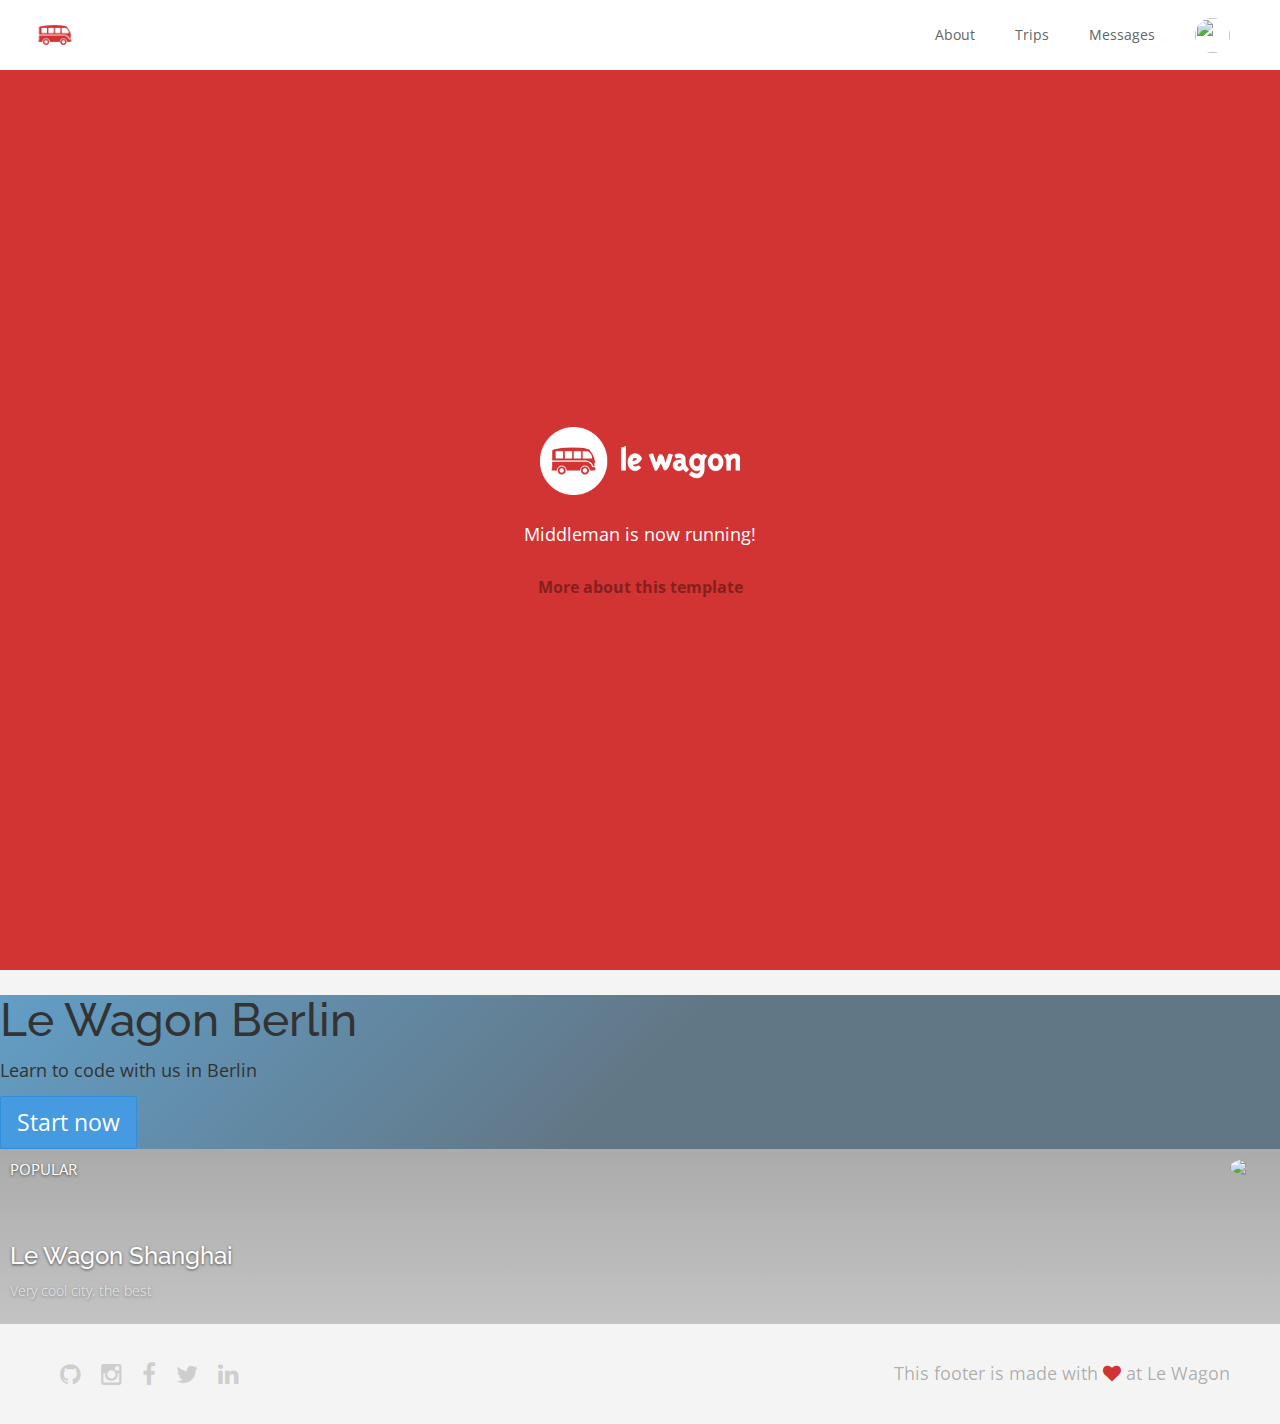
==== commit d99ad6be: "Automated commit at 2018-07-30 11:57:38 UTC by middleman-deploy 2.0.0-alpha" ====
--- a/index.html
+++ b/index.html
@@ -7,11 +7,51 @@
           content="width=device-width, initial-scale=1, shrink-to-fit=no">
     <!-- Use the title from a page's frontmatter if it has one -->
     <title>Le Wagon - Middleman</title>
-    <link href="stylesheets/application-3c48b980.css" rel="stylesheet" />
+    <link href="stylesheets/application-5b6d0dc2.css" rel="stylesheet" />
     <script src="javascripts/application-93de88c9.js"></script>
     <link href="images/favicon-f15af148.png" rel="icon" type="image/png" />
   </head>
   <body>
+    <div class="navbar-wagon">
+  <!-- Logo -->
+  <a href="/" class="navbar-wagon-brand">
+    <img src="images/logo-acc9c0ec.png" id="logo" alt="Logo" />
+<!--     <img src="images/logo-acc9c0ec.png" alt="logo">
+ -->  </a>
+
+  <!-- Right Navigation -->
+  <div class="navbar-wagon-right hidden-xs hidden-sm">
+
+    <a href="about.html" class="navbar-wagon-item navbar-wagon-link">About</a>
+    <a href="" class="navbar-wagon-item navbar-wagon-link">Trips</a>
+    <a href="" class="navbar-wagon-item navbar-wagon-link">Messages</a>
+
+    <!-- Profile picture with dropdown list -->
+    <div class="navbar-wagon-item">
+      <div class="dropdown">
+        <img src="https://kitt.lewagon.com/placeholder/users/ssaunier" class="avatar dropdown-toggle" id="navbar-wagon-menu" data-toggle="dropdown">
+        <ul class="dropdown-menu dropdown-menu-right navbar-wagon-dropdown-menu">
+          <li><a href="#">Profile</a></li>
+          <li><a href="#">Dashboard</a></li>
+          <li><a href="#">Log Out</a></li>
+        </ul>
+      </div>
+    </div>
+  </div>
+
+  <!-- Dropdown appearing on mobile only -->
+  <div class="navbar-wagon-item hidden-md hidden-lg">
+    <div class="dropdown">
+      <i class="fa fa-bars dropdown-toggle" data-toggle="dropdown"></i>
+      <ul class="dropdown-menu dropdown-menu-right navbar-wagon-dropdown-menu">
+        <li><a href="about.html">About</a></li>
+        <li><a href="#">Trips</a></li>
+        <li><a href="#">Messages</a></li>
+      </ul>
+    </div>
+  </div>
+</div>
+   <!-- inject layouts/_navbar.html.erb -->
     <div id="home">
   <div class="home-content">
     <img src="images/logo-acc9c0ec.png" width="200" alt="Logo" />
@@ -22,7 +62,42 @@
       <a href="about.html">More about this template</a>
     </p>
   </div>
+
 </div>
 
+                      <!-- Page content is injected here -->
+    <div class="banner" style="background-image: linear-gradient(-225deg, rgba(0,101,168,0.6) 0%, rgba(0,36,61,0.6) 50%), url('https://kitt.lewagon.com/placeholder/cities/berlin');">
+  <div class="banner-content">
+    <h1>Le Wagon Berlin</h1>
+    <p>Learn to code with us in Berlin</p>
+    <a class="btn btn-primary btn-lg">Start now</a>
+  </div>
+</div>
+
+
+    <div class="card" style="background-image: linear-gradient(rgba(0,0,0,0.3), rgba(0,0,0,0.2)), url('https://kitt.lewagon.com/placeholder/cities/shanghai');">
+  <div class="card-category">Popular</div>
+  <div class="card-description">
+    <h2>Le Wagon Shanghai</h2>
+    <p>Very cool city, the best</p>
+  </div>
+  <img class="card-user" src="https://kitt.lewagon.com/placeholder/users/tgenaitay">
+  <a class="card-link" href="#" ></a>
+</div>
+
+
+    <div class="footer">
+  <div class="footer-links">
+    <a href="#"><i class="fa fa-github"></i></a>
+    <a href="#"><i class="fa fa-instagram"></i></a>
+    <a href="#"><i class="fa fa-facebook"></i></a>
+    <a href="#"><i class="fa fa-twitter"></i></a>
+    <a href="#"><i class="fa fa-linkedin"></i></a>
+  </div>
+  <div class="footer-copyright">
+    This footer is made with <i class="fa fa-heart"></i> at Le Wagon
+  </div>
+</div>
+   <!-- inject layouts/_footer.html.erb -->
   </body>
 </html>
--- a/stylesheets/application-5b6d0dc2.css
+++ b/stylesheets/application-5b6d0dc2.css
@@ -0,0 +1,8 @@
+@import url("https://fonts.googleapis.com/css?family=Open+Sans:400,300,700|Raleway:400,100,300,700,500");/*!
+ * Bootstrap v3.3.7 (http://getbootstrap.com)
+ * Copyright 2011-2016 Twitter, Inc.
+ * Licensed under MIT (https://github.com/twbs/bootstrap/blob/master/LICENSE)
+ *//*! normalize.css v3.0.3 | MIT License | github.com/necolas/normalize.css */html{font-family:sans-serif;-ms-text-size-adjust:100%;-webkit-text-size-adjust:100%}body{margin:0}article,aside,details,figcaption,figure,footer,header,hgroup,main,menu,nav,section,summary{display:block}audio,canvas,progress,video{display:inline-block;vertical-align:baseline}audio:not([controls]){display:none;height:0}[hidden],template{display:none}a{background-color:transparent}a:active,a:hover{outline:0}abbr[title]{border-bottom:1px dotted}b,strong{font-weight:bold}dfn{font-style:italic}h1{font-size:2em;margin:0.67em 0}mark{background:#ff0;color:#000}small{font-size:80%}sub,sup{font-size:75%;line-height:0;position:relative;vertical-align:baseline}sup{top:-0.5em}sub{bottom:-0.25em}img{border:0}svg:not(:root){overflow:hidden}figure{margin:1em 40px}hr{-webkit-box-sizing:content-box;box-sizing:content-box;height:0}pre{overflow:auto}code,kbd,pre,samp{font-family:monospace, monospace;font-size:1em}button,input,optgroup,select,textarea{color:inherit;font:inherit;margin:0}button{overflow:visible}button,select{text-transform:none}button,html input[type="button"],input[type="reset"],input[type="submit"]{-webkit-appearance:button;cursor:pointer}button[disabled],html input[disabled]{cursor:default}button::-moz-focus-inner,input::-moz-focus-inner{border:0;padding:0}input{line-height:normal}input[type="checkbox"],input[type="radio"]{-webkit-box-sizing:border-box;box-sizing:border-box;padding:0}input[type="number"]::-webkit-inner-spin-button,input[type="number"]::-webkit-outer-spin-button{height:auto}input[type="search"]{-webkit-appearance:textfield;-webkit-box-sizing:content-box;box-sizing:content-box}input[type="search"]::-webkit-search-cancel-button,input[type="search"]::-webkit-search-decoration{-webkit-appearance:none}fieldset{border:1px solid #c0c0c0;margin:0 2px;padding:0.35em 0.625em 0.75em}legend{border:0;padding:0}textarea{overflow:auto}optgroup{font-weight:bold}table{border-collapse:collapse;border-spacing:0}td,th{padding:0}/*! Source: https://github.com/h5bp/html5-boilerplate/blob/master/src/css/main.css */@media print{*,*:before,*:after{background:transparent !important;color:#000 !important;-webkit-box-shadow:none !important;box-shadow:none !important;text-shadow:none !important}a,a:visited{text-decoration:underline}a[href]:after{content:" (" attr(href) ")"}abbr[title]:after{content:" (" attr(title) ")"}a[href^="#"]:after,a[href^="javascript:"]:after{content:""}pre,blockquote{border:1px solid #999;page-break-inside:avoid}thead{display:table-header-group}tr,img{page-break-inside:avoid}img{max-width:100% !important}p,h2,h3{orphans:3;widows:3}h2,h3{page-break-after:avoid}.navbar{display:none}.btn>.caret,.dropup>.btn>.caret{border-top-color:#000 !important}.label{border:1px solid #000}.table{border-collapse:collapse !important}.table td,.table th{background-color:#fff !important}.table-bordered th,.table-bordered td{border:1px solid #ddd !important}}@font-face{font-family:'Glyphicons Halflings';src:url("../assets/bootstrap/glyphicons-halflings-regular-86b6f62b.eot");src:url("../assets/bootstrap/glyphicons-halflings-regular-86b6f62b.eot?#iefix") format("embedded-opentype"),url("../assets/bootstrap/glyphicons-halflings-regular-ca35b697.woff2") format("woff2"),url("../assets/bootstrap/glyphicons-halflings-regular-278e49a8.woff") format("woff"),url("../assets/bootstrap/glyphicons-halflings-regular-44bc1850.ttf") format("truetype"),url("../assets/bootstrap/glyphicons-halflings-regular-de51a849.svg#glyphicons_halflingsregular") format("svg")}.glyphicon{position:relative;top:1px;display:inline-block;font-family:'Glyphicons Halflings';font-style:normal;font-weight:normal;line-height:1;-webkit-font-smoothing:antialiased;-moz-osx-font-smoothing:grayscale}.glyphicon-asterisk:before{content:"\002a"}.glyphicon-plus:before{content:"\002b"}.glyphicon-euro:before,.glyphicon-eur:before{content:"\20ac"}.glyphicon-minus:before{content:"\2212"}.glyphicon-cloud:before{content:"\2601"}.glyphicon-envelope:before{content:"\2709"}.glyphicon-pencil:before{content:"\270f"}.glyphicon-glass:before{content:"\e001"}.glyphicon-music:before{content:"\e002"}.glyphicon-search:before{content:"\e003"}.glyphicon-heart:before{content:"\e005"}.glyphicon-star:before{content:"\e006"}.glyphicon-star-empty:before{content:"\e007"}.glyphicon-user:before{content:"\e008"}.glyphicon-film:before{content:"\e009"}.glyphicon-th-large:before{content:"\e010"}.glyphicon-th:before{content:"\e011"}.glyphicon-th-list:before{content:"\e012"}.glyphicon-ok:before{content:"\e013"}.glyphicon-remove:before{content:"\e014"}.glyphicon-zoom-in:before{content:"\e015"}.glyphicon-zoom-out:before{content:"\e016"}.glyphicon-off:before{content:"\e017"}.glyphicon-signal:before{content:"\e018"}.glyphicon-cog:before{content:"\e019"}.glyphicon-trash:before{content:"\e020"}.glyphicon-home:before{content:"\e021"}.glyphicon-file:before{content:"\e022"}.glyphicon-time:before{content:"\e023"}.glyphicon-road:before{content:"\e024"}.glyphicon-download-alt:before{content:"\e025"}.glyphicon-download:before{content:"\e026"}.glyphicon-upload:before{content:"\e027"}.glyphicon-inbox:before{content:"\e028"}.glyphicon-play-circle:before{content:"\e029"}.glyphicon-repeat:before{content:"\e030"}.glyphicon-refresh:before{content:"\e031"}.glyphicon-list-alt:before{content:"\e032"}.glyphicon-lock:before{content:"\e033"}.glyphicon-flag:before{content:"\e034"}.glyphicon-headphones:before{content:"\e035"}.glyphicon-volume-off:before{content:"\e036"}.glyphicon-volume-down:before{content:"\e037"}.glyphicon-volume-up:before{content:"\e038"}.glyphicon-qrcode:before{content:"\e039"}.glyphicon-barcode:before{content:"\e040"}.glyphicon-tag:before{content:"\e041"}.glyphicon-tags:before{content:"\e042"}.glyphicon-book:before{content:"\e043"}.glyphicon-bookmark:before{content:"\e044"}.glyphicon-print:before{content:"\e045"}.glyphicon-camera:before{content:"\e046"}.glyphicon-font:before{content:"\e047"}.glyphicon-bold:before{content:"\e048"}.glyphicon-italic:before{content:"\e049"}.glyphicon-text-height:before{content:"\e050"}.glyphicon-text-width:before{content:"\e051"}.glyphicon-align-left:before{content:"\e052"}.glyphicon-align-center:before{content:"\e053"}.glyphicon-align-right:before{content:"\e054"}.glyphicon-align-justify:before{content:"\e055"}.glyphicon-list:before{content:"\e056"}.glyphicon-indent-left:before{content:"\e057"}.glyphicon-indent-right:before{content:"\e058"}.glyphicon-facetime-video:before{content:"\e059"}.glyphicon-picture:before{content:"\e060"}.glyphicon-map-marker:before{content:"\e062"}.glyphicon-adjust:before{content:"\e063"}.glyphicon-tint:before{content:"\e064"}.glyphicon-edit:before{content:"\e065"}.glyphicon-share:before{content:"\e066"}.glyphicon-check:before{content:"\e067"}.glyphicon-move:before{content:"\e068"}.glyphicon-step-backward:before{content:"\e069"}.glyphicon-fast-backward:before{content:"\e070"}.glyphicon-backward:before{content:"\e071"}.glyphicon-play:before{content:"\e072"}.glyphicon-pause:before{content:"\e073"}.glyphicon-stop:before{content:"\e074"}.glyphicon-forward:before{content:"\e075"}.glyphicon-fast-forward:before{content:"\e076"}.glyphicon-step-forward:before{content:"\e077"}.glyphicon-eject:before{content:"\e078"}.glyphicon-chevron-left:before{content:"\e079"}.glyphicon-chevron-right:before{content:"\e080"}.glyphicon-plus-sign:before{content:"\e081"}.glyphicon-minus-sign:before{content:"\e082"}.glyphicon-remove-sign:before{content:"\e083"}.glyphicon-ok-sign:before{content:"\e084"}.glyphicon-question-sign:before{content:"\e085"}.glyphicon-info-sign:before{content:"\e086"}.glyphicon-screenshot:before{content:"\e087"}.glyphicon-remove-circle:before{content:"\e088"}.glyphicon-ok-circle:before{content:"\e089"}.glyphicon-ban-circle:before{content:"\e090"}.glyphicon-arrow-left:before{content:"\e091"}.glyphicon-arrow-right:before{content:"\e092"}.glyphicon-arrow-up:before{content:"\e093"}.glyphicon-arrow-down:before{content:"\e094"}.glyphicon-share-alt:before{content:"\e095"}.glyphicon-resize-full:before{content:"\e096"}.glyphicon-resize-small:before{content:"\e097"}.glyphicon-exclamation-sign:before{content:"\e101"}.glyphicon-gift:before{content:"\e102"}.glyphicon-leaf:before{content:"\e103"}.glyphicon-fire:before{content:"\e104"}.glyphicon-eye-open:before{content:"\e105"}.glyphicon-eye-close:before{content:"\e106"}.glyphicon-warning-sign:before{content:"\e107"}.glyphicon-plane:before{content:"\e108"}.glyphicon-calendar:before{content:"\e109"}.glyphicon-random:before{content:"\e110"}.glyphicon-comment:before{content:"\e111"}.glyphicon-magnet:before{content:"\e112"}.glyphicon-chevron-up:before{content:"\e113"}.glyphicon-chevron-down:before{content:"\e114"}.glyphicon-retweet:before{content:"\e115"}.glyphicon-shopping-cart:before{content:"\e116"}.glyphicon-folder-close:before{content:"\e117"}.glyphicon-folder-open:before{content:"\e118"}.glyphicon-resize-vertical:before{content:"\e119"}.glyphicon-resize-horizontal:before{content:"\e120"}.glyphicon-hdd:before{content:"\e121"}.glyphicon-bullhorn:before{content:"\e122"}.glyphicon-bell:before{content:"\e123"}.glyphicon-certificate:before{content:"\e124"}.glyphicon-thumbs-up:before{content:"\e125"}.glyphicon-thumbs-down:before{content:"\e126"}.glyphicon-hand-right:before{content:"\e127"}.glyphicon-hand-left:before{content:"\e128"}.glyphicon-hand-up:before{content:"\e129"}.glyphicon-hand-down:before{content:"\e130"}.glyphicon-circle-arrow-right:before{content:"\e131"}.glyphicon-circle-arrow-left:before{content:"\e132"}.glyphicon-circle-arrow-up:before{content:"\e133"}.glyphicon-circle-arrow-down:before{content:"\e134"}.glyphicon-globe:before{content:"\e135"}.glyphicon-wrench:before{content:"\e136"}.glyphicon-tasks:before{content:"\e137"}.glyphicon-filter:before{content:"\e138"}.glyphicon-briefcase:before{content:"\e139"}.glyphicon-fullscreen:before{content:"\e140"}.glyphicon-dashboard:before{content:"\e141"}.glyphicon-paperclip:before{content:"\e142"}.glyphicon-heart-empty:before{content:"\e143"}.glyphicon-link:before{content:"\e144"}.glyphicon-phone:before{content:"\e145"}.glyphicon-pushpin:before{content:"\e146"}.glyphicon-usd:before{content:"\e148"}.glyphicon-gbp:before{content:"\e149"}.glyphicon-sort:before{content:"\e150"}.glyphicon-sort-by-alphabet:before{content:"\e151"}.glyphicon-sort-by-alphabet-alt:before{content:"\e152"}.glyphicon-sort-by-order:before{content:"\e153"}.glyphicon-sort-by-order-alt:before{content:"\e154"}.glyphicon-sort-by-attributes:before{content:"\e155"}.glyphicon-sort-by-attributes-alt:before{content:"\e156"}.glyphicon-unchecked:before{content:"\e157"}.glyphicon-expand:before{content:"\e158"}.glyphicon-collapse-down:before{content:"\e159"}.glyphicon-collapse-up:before{content:"\e160"}.glyphicon-log-in:before{content:"\e161"}.glyphicon-flash:before{content:"\e162"}.glyphicon-log-out:before{content:"\e163"}.glyphicon-new-window:before{content:"\e164"}.glyphicon-record:before{content:"\e165"}.glyphicon-save:before{content:"\e166"}.glyphicon-open:before{content:"\e167"}.glyphicon-saved:before{content:"\e168"}.glyphicon-import:before{content:"\e169"}.glyphicon-export:before{content:"\e170"}.glyphicon-send:before{content:"\e171"}.glyphicon-floppy-disk:before{content:"\e172"}.glyphicon-floppy-saved:before{content:"\e173"}.glyphicon-floppy-remove:before{content:"\e174"}.glyphicon-floppy-save:before{content:"\e175"}.glyphicon-floppy-open:before{content:"\e176"}.glyphicon-credit-card:before{content:"\e177"}.glyphicon-transfer:before{content:"\e178"}.glyphicon-cutlery:before{content:"\e179"}.glyphicon-header:before{content:"\e180"}.glyphicon-compressed:before{content:"\e181"}.glyphicon-earphone:before{content:"\e182"}.glyphicon-phone-alt:before{content:"\e183"}.glyphicon-tower:before{content:"\e184"}.glyphicon-stats:before{content:"\e185"}.glyphicon-sd-video:before{content:"\e186"}.glyphicon-hd-video:before{content:"\e187"}.glyphicon-subtitles:before{content:"\e188"}.glyphicon-sound-stereo:before{content:"\e189"}.glyphicon-sound-dolby:before{content:"\e190"}.glyphicon-sound-5-1:before{content:"\e191"}.glyphicon-sound-6-1:before{content:"\e192"}.glyphicon-sound-7-1:before{content:"\e193"}.glyphicon-copyright-mark:before{content:"\e194"}.glyphicon-registration-mark:before{content:"\e195"}.glyphicon-cloud-download:before{content:"\e197"}.glyphicon-cloud-upload:before{content:"\e198"}.glyphicon-tree-conifer:before{content:"\e199"}.glyphicon-tree-deciduous:before{content:"\e200"}.glyphicon-cd:before{content:"\e201"}.glyphicon-save-file:before{content:"\e202"}.glyphicon-open-file:before{content:"\e203"}.glyphicon-level-up:before{content:"\e204"}.glyphicon-copy:before{content:"\e205"}.glyphicon-paste:before{content:"\e206"}.glyphicon-alert:before{content:"\e209"}.glyphicon-equalizer:before{content:"\e210"}.glyphicon-king:before{content:"\e211"}.glyphicon-queen:before{content:"\e212"}.glyphicon-pawn:before{content:"\e213"}.glyphicon-bishop:before{content:"\e214"}.glyphicon-knight:before{content:"\e215"}.glyphicon-baby-formula:before{content:"\e216"}.glyphicon-tent:before{content:"\26fa"}.glyphicon-blackboard:before{content:"\e218"}.glyphicon-bed:before{content:"\e219"}.glyphicon-apple:before{content:"\f8ff"}.glyphicon-erase:before{content:"\e221"}.glyphicon-hourglass:before{content:"\231b"}.glyphicon-lamp:before{content:"\e223"}.glyphicon-duplicate:before{content:"\e224"}.glyphicon-piggy-bank:before{content:"\e225"}.glyphicon-scissors:before{content:"\e226"}.glyphicon-bitcoin:before{content:"\e227"}.glyphicon-btc:before{content:"\e227"}.glyphicon-xbt:before{content:"\e227"}.glyphicon-yen:before{content:"\00a5"}.glyphicon-jpy:before{content:"\00a5"}.glyphicon-ruble:before{content:"\20bd"}.glyphicon-rub:before{content:"\20bd"}.glyphicon-scale:before{content:"\e230"}.glyphicon-ice-lolly:before{content:"\e231"}.glyphicon-ice-lolly-tasted:before{content:"\e232"}.glyphicon-education:before{content:"\e233"}.glyphicon-option-horizontal:before{content:"\e234"}.glyphicon-option-vertical:before{content:"\e235"}.glyphicon-menu-hamburger:before{content:"\e236"}.glyphicon-modal-window:before{content:"\e237"}.glyphicon-oil:before{content:"\e238"}.glyphicon-grain:before{content:"\e239"}.glyphicon-sunglasses:before{content:"\e240"}.glyphicon-text-size:before{content:"\e241"}.glyphicon-text-color:before{content:"\e242"}.glyphicon-text-background:before{content:"\e243"}.glyphicon-object-align-top:before{content:"\e244"}.glyphicon-object-align-bottom:before{content:"\e245"}.glyphicon-object-align-horizontal:before{content:"\e246"}.glyphicon-object-align-left:before{content:"\e247"}.glyphicon-object-align-vertical:before{content:"\e248"}.glyphicon-object-align-right:before{content:"\e249"}.glyphicon-triangle-right:before{content:"\e250"}.glyphicon-triangle-left:before{content:"\e251"}.glyphicon-triangle-bottom:before{content:"\e252"}.glyphicon-triangle-top:before{content:"\e253"}.glyphicon-console:before{content:"\e254"}.glyphicon-superscript:before{content:"\e255"}.glyphicon-subscript:before{content:"\e256"}.glyphicon-menu-left:before{content:"\e257"}.glyphicon-menu-right:before{content:"\e258"}.glyphicon-menu-down:before{content:"\e259"}.glyphicon-menu-up:before{content:"\e260"}*{-webkit-box-sizing:border-box;box-sizing:border-box}*:before,*:after{-webkit-box-sizing:border-box;box-sizing:border-box}html{font-size:10px;-webkit-tap-highlight-color:transparent}body{font-family:"Open Sans", "Helvetica", "sans-serif";font-size:18px;line-height:1.42857143;color:#333333;background-color:#F4F4F4}input,button,select,textarea{font-family:inherit;font-size:inherit;line-height:inherit}a{color:#469AE0;text-decoration:none}a:hover,a:focus{color:#1f74ba;text-decoration:underline}a:focus{outline:5px auto -webkit-focus-ring-color;outline-offset:-2px}figure{margin:0}img{vertical-align:middle}.img-responsive{display:block;max-width:100%;height:auto}.img-rounded{border-radius:2px}.img-thumbnail{padding:4px;line-height:1.42857143;background-color:#F4F4F4;border:1px solid #ddd;border-radius:2px;-webkit-transition:all 0.2s ease-in-out;transition:all 0.2s ease-in-out;display:inline-block;max-width:100%;height:auto}.img-circle{border-radius:50%}hr{margin-top:25px;margin-bottom:25px;border:0;border-top:1px solid #eeeeee}.sr-only{position:absolute;width:1px;height:1px;margin:-1px;padding:0;overflow:hidden;clip:rect(0, 0, 0, 0);border:0}.sr-only-focusable:active,.sr-only-focusable:focus{position:static;width:auto;height:auto;margin:0;overflow:visible;clip:auto}[role="button"]{cursor:pointer}h1,h2,h3,h4,h5,h6,.h1,.h2,.h3,.h4,.h5,.h6{font-family:"Raleway", "Helvetica", "sans-serif";font-weight:500;line-height:1.1;color:inherit}h1 small,h1 .small,h2 small,h2 .small,h3 small,h3 .small,h4 small,h4 .small,h5 small,h5 .small,h6 small,h6 .small,.h1 small,.h1 .small,.h2 small,.h2 .small,.h3 small,.h3 .small,.h4 small,.h4 .small,.h5 small,.h5 .small,.h6 small,.h6 .small{font-weight:normal;line-height:1;color:#777777}h1,.h1,h2,.h2,h3,.h3{margin-top:25px;margin-bottom:12.5px}h1 small,h1 .small,.h1 small,.h1 .small,h2 small,h2 .small,.h2 small,.h2 .small,h3 small,h3 .small,.h3 small,.h3 .small{font-size:65%}h4,.h4,h5,.h5,h6,.h6{margin-top:12.5px;margin-bottom:12.5px}h4 small,h4 .small,.h4 small,.h4 .small,h5 small,h5 .small,.h5 small,.h5 .small,h6 small,h6 .small,.h6 small,.h6 .small{font-size:75%}h1,.h1{font-size:46px}h2,.h2{font-size:38px}h3,.h3{font-size:31px}h4,.h4{font-size:23px}h5,.h5{font-size:18px}h6,.h6{font-size:16px}p{margin:0 0 12.5px}.lead{margin-bottom:25px;font-size:20px;font-weight:300;line-height:1.4}@media (min-width: 768px){.lead{font-size:27px}}small,.small{font-size:88%}mark,.mark{background-color:#fcf8e3;padding:.2em}.text-left{text-align:left}.text-right{text-align:right}.text-center{text-align:center}.text-justify{text-align:justify}.text-nowrap{white-space:nowrap}.text-lowercase{text-transform:lowercase}.text-uppercase,.initialism{text-transform:uppercase}.text-capitalize{text-transform:capitalize}.text-muted{color:#777777}.text-primary{color:#469AE0}a.text-primary:hover,a.text-primary:focus{color:#2381d0}.text-success{color:#3c763d}a.text-success:hover,a.text-success:focus{color:#2b542c}.text-info{color:#31708f}a.text-info:hover,a.text-info:focus{color:#245269}.text-warning{color:#8a6d3b}a.text-warning:hover,a.text-warning:focus{color:#66512c}.text-danger{color:#a94442}a.text-danger:hover,a.text-danger:focus{color:#843534}.bg-primary{color:#fff}.bg-primary{background-color:#469AE0}a.bg-primary:hover,a.bg-primary:focus{background-color:#2381d0}.bg-success{background-color:#dff0d8}a.bg-success:hover,a.bg-success:focus{background-color:#c1e2b3}.bg-info{background-color:#d9edf7}a.bg-info:hover,a.bg-info:focus{background-color:#afd9ee}.bg-warning{background-color:#fcf8e3}a.bg-warning:hover,a.bg-warning:focus{background-color:#f7ecb5}.bg-danger{background-color:#f2dede}a.bg-danger:hover,a.bg-danger:focus{background-color:#e4b9b9}.page-header{padding-bottom:11.5px;margin:50px 0 25px;border-bottom:1px solid #eeeeee}ul,ol{margin-top:0;margin-bottom:12.5px}ul ul,ul ol,ol ul,ol ol{margin-bottom:0}.list-unstyled{padding-left:0;list-style:none}.list-inline{padding-left:0;list-style:none;margin-left:-5px}.list-inline>li{display:inline-block;padding-left:5px;padding-right:5px}dl{margin-top:0;margin-bottom:25px}dt,dd{line-height:1.42857143}dt{font-weight:bold}dd{margin-left:0}.dl-horizontal dd:before,.dl-horizontal dd:after{content:" ";display:table}.dl-horizontal dd:after{clear:both}@media (min-width: 768px){.dl-horizontal dt{float:left;width:160px;clear:left;text-align:right;overflow:hidden;text-overflow:ellipsis;white-space:nowrap}.dl-horizontal dd{margin-left:180px}}abbr[title],abbr[data-original-title]{cursor:help;border-bottom:1px dotted #777777}.initialism{font-size:90%}blockquote{padding:12.5px 25px;margin:0 0 25px;font-size:22.5px;border-left:5px solid #eeeeee}blockquote p:last-child,blockquote ul:last-child,blockquote ol:last-child{margin-bottom:0}blockquote footer,blockquote small,blockquote .small{display:block;font-size:80%;line-height:1.42857143;color:#777777}blockquote footer:before,blockquote small:before,blockquote .small:before{content:'\2014 \00A0'}.blockquote-reverse,blockquote.pull-right{padding-right:15px;padding-left:0;border-right:5px solid #eeeeee;border-left:0;text-align:right}.blockquote-reverse footer:before,.blockquote-reverse small:before,.blockquote-reverse .small:before,blockquote.pull-right footer:before,blockquote.pull-right small:before,blockquote.pull-right .small:before{content:''}.blockquote-reverse footer:after,.blockquote-reverse small:after,.blockquote-reverse .small:after,blockquote.pull-right footer:after,blockquote.pull-right small:after,blockquote.pull-right .small:after{content:'\00A0 \2014'}address{margin-bottom:25px;font-style:normal;line-height:1.42857143}code,kbd,pre,samp{font-family:Menlo, Monaco, Consolas, "Courier New", monospace}code{padding:2px 4px;font-size:90%;color:#c7254e;background-color:#f9f2f4;border-radius:2px}kbd{padding:2px 4px;font-size:90%;color:#fff;background-color:#333;border-radius:2px;-webkit-box-shadow:inset 0 -1px 0 rgba(0,0,0,0.25);box-shadow:inset 0 -1px 0 rgba(0,0,0,0.25)}kbd kbd{padding:0;font-size:100%;font-weight:bold;-webkit-box-shadow:none;box-shadow:none}pre{display:block;padding:12px;margin:0 0 12.5px;font-size:17px;line-height:1.42857143;word-break:break-all;word-wrap:break-word;color:#333333;background-color:#f5f5f5;border:1px solid #ccc;border-radius:2px}pre code{padding:0;font-size:inherit;color:inherit;white-space:pre-wrap;background-color:transparent;border-radius:0}.pre-scrollable{max-height:340px;overflow-y:scroll}.container{margin-right:auto;margin-left:auto;padding-left:15px;padding-right:15px}.container:before,.container:after{content:" ";display:table}.container:after{clear:both}@media (min-width: 768px){.container{width:750px}}@media (min-width: 992px){.container{width:970px}}@media (min-width: 1200px){.container{width:1170px}}.container-fluid{margin-right:auto;margin-left:auto;padding-left:15px;padding-right:15px}.container-fluid:before,.container-fluid:after{content:" ";display:table}.container-fluid:after{clear:both}.row{margin-left:-15px;margin-right:-15px}.row:before,.row:after{content:" ";display:table}.row:after{clear:both}.col-xs-1,.col-sm-1,.col-md-1,.col-lg-1,.col-xs-2,.col-sm-2,.col-md-2,.col-lg-2,.col-xs-3,.col-sm-3,.col-md-3,.col-lg-3,.col-xs-4,.col-sm-4,.col-md-4,.col-lg-4,.col-xs-5,.col-sm-5,.col-md-5,.col-lg-5,.col-xs-6,.col-sm-6,.col-md-6,.col-lg-6,.col-xs-7,.col-sm-7,.col-md-7,.col-lg-7,.col-xs-8,.col-sm-8,.col-md-8,.col-lg-8,.col-xs-9,.col-sm-9,.col-md-9,.col-lg-9,.col-xs-10,.col-sm-10,.col-md-10,.col-lg-10,.col-xs-11,.col-sm-11,.col-md-11,.col-lg-11,.col-xs-12,.col-sm-12,.col-md-12,.col-lg-12{position:relative;min-height:1px;padding-left:15px;padding-right:15px}.col-xs-1,.col-xs-2,.col-xs-3,.col-xs-4,.col-xs-5,.col-xs-6,.col-xs-7,.col-xs-8,.col-xs-9,.col-xs-10,.col-xs-11,.col-xs-12{float:left}.col-xs-1{width:8.33333333%}.col-xs-2{width:16.66666667%}.col-xs-3{width:25%}.col-xs-4{width:33.33333333%}.col-xs-5{width:41.66666667%}.col-xs-6{width:50%}.col-xs-7{width:58.33333333%}.col-xs-8{width:66.66666667%}.col-xs-9{width:75%}.col-xs-10{width:83.33333333%}.col-xs-11{width:91.66666667%}.col-xs-12{width:100%}.col-xs-pull-0{right:auto}.col-xs-pull-1{right:8.33333333%}.col-xs-pull-2{right:16.66666667%}.col-xs-pull-3{right:25%}.col-xs-pull-4{right:33.33333333%}.col-xs-pull-5{right:41.66666667%}.col-xs-pull-6{right:50%}.col-xs-pull-7{right:58.33333333%}.col-xs-pull-8{right:66.66666667%}.col-xs-pull-9{right:75%}.col-xs-pull-10{right:83.33333333%}.col-xs-pull-11{right:91.66666667%}.col-xs-pull-12{right:100%}.col-xs-push-0{left:auto}.col-xs-push-1{left:8.33333333%}.col-xs-push-2{left:16.66666667%}.col-xs-push-3{left:25%}.col-xs-push-4{left:33.33333333%}.col-xs-push-5{left:41.66666667%}.col-xs-push-6{left:50%}.col-xs-push-7{left:58.33333333%}.col-xs-push-8{left:66.66666667%}.col-xs-push-9{left:75%}.col-xs-push-10{left:83.33333333%}.col-xs-push-11{left:91.66666667%}.col-xs-push-12{left:100%}.col-xs-offset-0{margin-left:0%}.col-xs-offset-1{margin-left:8.33333333%}.col-xs-offset-2{margin-left:16.66666667%}.col-xs-offset-3{margin-left:25%}.col-xs-offset-4{margin-left:33.33333333%}.col-xs-offset-5{margin-left:41.66666667%}.col-xs-offset-6{margin-left:50%}.col-xs-offset-7{margin-left:58.33333333%}.col-xs-offset-8{margin-left:66.66666667%}.col-xs-offset-9{margin-left:75%}.col-xs-offset-10{margin-left:83.33333333%}.col-xs-offset-11{margin-left:91.66666667%}.col-xs-offset-12{margin-left:100%}@media (min-width: 768px){.col-sm-1,.col-sm-2,.col-sm-3,.col-sm-4,.col-sm-5,.col-sm-6,.col-sm-7,.col-sm-8,.col-sm-9,.col-sm-10,.col-sm-11,.col-sm-12{float:left}.col-sm-1{width:8.33333333%}.col-sm-2{width:16.66666667%}.col-sm-3{width:25%}.col-sm-4{width:33.33333333%}.col-sm-5{width:41.66666667%}.col-sm-6{width:50%}.col-sm-7{width:58.33333333%}.col-sm-8{width:66.66666667%}.col-sm-9{width:75%}.col-sm-10{width:83.33333333%}.col-sm-11{width:91.66666667%}.col-sm-12{width:100%}.col-sm-pull-0{right:auto}.col-sm-pull-1{right:8.33333333%}.col-sm-pull-2{right:16.66666667%}.col-sm-pull-3{right:25%}.col-sm-pull-4{right:33.33333333%}.col-sm-pull-5{right:41.66666667%}.col-sm-pull-6{right:50%}.col-sm-pull-7{right:58.33333333%}.col-sm-pull-8{right:66.66666667%}.col-sm-pull-9{right:75%}.col-sm-pull-10{right:83.33333333%}.col-sm-pull-11{right:91.66666667%}.col-sm-pull-12{right:100%}.col-sm-push-0{left:auto}.col-sm-push-1{left:8.33333333%}.col-sm-push-2{left:16.66666667%}.col-sm-push-3{left:25%}.col-sm-push-4{left:33.33333333%}.col-sm-push-5{left:41.66666667%}.col-sm-push-6{left:50%}.col-sm-push-7{left:58.33333333%}.col-sm-push-8{left:66.66666667%}.col-sm-push-9{left:75%}.col-sm-push-10{left:83.33333333%}.col-sm-push-11{left:91.66666667%}.col-sm-push-12{left:100%}.col-sm-offset-0{margin-left:0%}.col-sm-offset-1{margin-left:8.33333333%}.col-sm-offset-2{margin-left:16.66666667%}.col-sm-offset-3{margin-left:25%}.col-sm-offset-4{margin-left:33.33333333%}.col-sm-offset-5{margin-left:41.66666667%}.col-sm-offset-6{margin-left:50%}.col-sm-offset-7{margin-left:58.33333333%}.col-sm-offset-8{margin-left:66.66666667%}.col-sm-offset-9{margin-left:75%}.col-sm-offset-10{margin-left:83.33333333%}.col-sm-offset-11{margin-left:91.66666667%}.col-sm-offset-12{margin-left:100%}}@media (min-width: 992px){.col-md-1,.col-md-2,.col-md-3,.col-md-4,.col-md-5,.col-md-6,.col-md-7,.col-md-8,.col-md-9,.col-md-10,.col-md-11,.col-md-12{float:left}.col-md-1{width:8.33333333%}.col-md-2{width:16.66666667%}.col-md-3{width:25%}.col-md-4{width:33.33333333%}.col-md-5{width:41.66666667%}.col-md-6{width:50%}.col-md-7{width:58.33333333%}.col-md-8{width:66.66666667%}.col-md-9{width:75%}.col-md-10{width:83.33333333%}.col-md-11{width:91.66666667%}.col-md-12{width:100%}.col-md-pull-0{right:auto}.col-md-pull-1{right:8.33333333%}.col-md-pull-2{right:16.66666667%}.col-md-pull-3{right:25%}.col-md-pull-4{right:33.33333333%}.col-md-pull-5{right:41.66666667%}.col-md-pull-6{right:50%}.col-md-pull-7{right:58.33333333%}.col-md-pull-8{right:66.66666667%}.col-md-pull-9{right:75%}.col-md-pull-10{right:83.33333333%}.col-md-pull-11{right:91.66666667%}.col-md-pull-12{right:100%}.col-md-push-0{left:auto}.col-md-push-1{left:8.33333333%}.col-md-push-2{left:16.66666667%}.col-md-push-3{left:25%}.col-md-push-4{left:33.33333333%}.col-md-push-5{left:41.66666667%}.col-md-push-6{left:50%}.col-md-push-7{left:58.33333333%}.col-md-push-8{left:66.66666667%}.col-md-push-9{left:75%}.col-md-push-10{left:83.33333333%}.col-md-push-11{left:91.66666667%}.col-md-push-12{left:100%}.col-md-offset-0{margin-left:0%}.col-md-offset-1{margin-left:8.33333333%}.col-md-offset-2{margin-left:16.66666667%}.col-md-offset-3{margin-left:25%}.col-md-offset-4{margin-left:33.33333333%}.col-md-offset-5{margin-left:41.66666667%}.col-md-offset-6{margin-left:50%}.col-md-offset-7{margin-left:58.33333333%}.col-md-offset-8{margin-left:66.66666667%}.col-md-offset-9{margin-left:75%}.col-md-offset-10{margin-left:83.33333333%}.col-md-offset-11{margin-left:91.66666667%}.col-md-offset-12{margin-left:100%}}@media (min-width: 1200px){.col-lg-1,.col-lg-2,.col-lg-3,.col-lg-4,.col-lg-5,.col-lg-6,.col-lg-7,.col-lg-8,.col-lg-9,.col-lg-10,.col-lg-11,.col-lg-12{float:left}.col-lg-1{width:8.33333333%}.col-lg-2{width:16.66666667%}.col-lg-3{width:25%}.col-lg-4{width:33.33333333%}.col-lg-5{width:41.66666667%}.col-lg-6{width:50%}.col-lg-7{width:58.33333333%}.col-lg-8{width:66.66666667%}.col-lg-9{width:75%}.col-lg-10{width:83.33333333%}.col-lg-11{width:91.66666667%}.col-lg-12{width:100%}.col-lg-pull-0{right:auto}.col-lg-pull-1{right:8.33333333%}.col-lg-pull-2{right:16.66666667%}.col-lg-pull-3{right:25%}.col-lg-pull-4{right:33.33333333%}.col-lg-pull-5{right:41.66666667%}.col-lg-pull-6{right:50%}.col-lg-pull-7{right:58.33333333%}.col-lg-pull-8{right:66.66666667%}.col-lg-pull-9{right:75%}.col-lg-pull-10{right:83.33333333%}.col-lg-pull-11{right:91.66666667%}.col-lg-pull-12{right:100%}.col-lg-push-0{left:auto}.col-lg-push-1{left:8.33333333%}.col-lg-push-2{left:16.66666667%}.col-lg-push-3{left:25%}.col-lg-push-4{left:33.33333333%}.col-lg-push-5{left:41.66666667%}.col-lg-push-6{left:50%}.col-lg-push-7{left:58.33333333%}.col-lg-push-8{left:66.66666667%}.col-lg-push-9{left:75%}.col-lg-push-10{left:83.33333333%}.col-lg-push-11{left:91.66666667%}.col-lg-push-12{left:100%}.col-lg-offset-0{margin-left:0%}.col-lg-offset-1{margin-left:8.33333333%}.col-lg-offset-2{margin-left:16.66666667%}.col-lg-offset-3{margin-left:25%}.col-lg-offset-4{margin-left:33.33333333%}.col-lg-offset-5{margin-left:41.66666667%}.col-lg-offset-6{margin-left:50%}.col-lg-offset-7{margin-left:58.33333333%}.col-lg-offset-8{margin-left:66.66666667%}.col-lg-offset-9{margin-left:75%}.col-lg-offset-10{margin-left:83.33333333%}.col-lg-offset-11{margin-left:91.66666667%}.col-lg-offset-12{margin-left:100%}}table{background-color:transparent}caption{padding-top:8px;padding-bottom:8px;color:#777777;text-align:left}th{text-align:left}.table{width:100%;max-width:100%;margin-bottom:25px}.table>thead>tr>th,.table>thead>tr>td,.table>tbody>tr>th,.table>tbody>tr>td,.table>tfoot>tr>th,.table>tfoot>tr>td{padding:8px;line-height:1.42857143;vertical-align:top;border-top:1px solid #ddd}.table>thead>tr>th{vertical-align:bottom;border-bottom:2px solid #ddd}.table>caption+thead>tr:first-child>th,.table>caption+thead>tr:first-child>td,.table>colgroup+thead>tr:first-child>th,.table>colgroup+thead>tr:first-child>td,.table>thead:first-child>tr:first-child>th,.table>thead:first-child>tr:first-child>td{border-top:0}.table>tbody+tbody{border-top:2px solid #ddd}.table .table{background-color:#F4F4F4}.table-condensed>thead>tr>th,.table-condensed>thead>tr>td,.table-condensed>tbody>tr>th,.table-condensed>tbody>tr>td,.table-condensed>tfoot>tr>th,.table-condensed>tfoot>tr>td{padding:5px}.table-bordered{border:1px solid #ddd}.table-bordered>thead>tr>th,.table-bordered>thead>tr>td,.table-bordered>tbody>tr>th,.table-bordered>tbody>tr>td,.table-bordered>tfoot>tr>th,.table-bordered>tfoot>tr>td{border:1px solid #ddd}.table-bordered>thead>tr>th,.table-bordered>thead>tr>td{border-bottom-width:2px}.table-striped>tbody>tr:nth-of-type(odd){background-color:#f9f9f9}.table-hover>tbody>tr:hover{background-color:#f5f5f5}table col[class*="col-"]{position:static;float:none;display:table-column}table td[class*="col-"],table th[class*="col-"]{position:static;float:none;display:table-cell}.table>thead>tr>td.active,.table>thead>tr>th.active,.table>thead>tr.active>td,.table>thead>tr.active>th,.table>tbody>tr>td.active,.table>tbody>tr>th.active,.table>tbody>tr.active>td,.table>tbody>tr.active>th,.table>tfoot>tr>td.active,.table>tfoot>tr>th.active,.table>tfoot>tr.active>td,.table>tfoot>tr.active>th{background-color:#f5f5f5}.table-hover>tbody>tr>td.active:hover,.table-hover>tbody>tr>th.active:hover,.table-hover>tbody>tr.active:hover>td,.table-hover>tbody>tr:hover>.active,.table-hover>tbody>tr.active:hover>th{background-color:#e8e8e8}.table>thead>tr>td.success,.table>thead>tr>th.success,.table>thead>tr.success>td,.table>thead>tr.success>th,.table>tbody>tr>td.success,.table>tbody>tr>th.success,.table>tbody>tr.success>td,.table>tbody>tr.success>th,.table>tfoot>tr>td.success,.table>tfoot>tr>th.success,.table>tfoot>tr.success>td,.table>tfoot>tr.success>th{background-color:#dff0d8}.table-hover>tbody>tr>td.success:hover,.table-hover>tbody>tr>th.success:hover,.table-hover>tbody>tr.success:hover>td,.table-hover>tbody>tr:hover>.success,.table-hover>tbody>tr.success:hover>th{background-color:#d0e9c6}.table>thead>tr>td.info,.table>thead>tr>th.info,.table>thead>tr.info>td,.table>thead>tr.info>th,.table>tbody>tr>td.info,.table>tbody>tr>th.info,.table>tbody>tr.info>td,.table>tbody>tr.info>th,.table>tfoot>tr>td.info,.table>tfoot>tr>th.info,.table>tfoot>tr.info>td,.table>tfoot>tr.info>th{background-color:#d9edf7}.table-hover>tbody>tr>td.info:hover,.table-hover>tbody>tr>th.info:hover,.table-hover>tbody>tr.info:hover>td,.table-hover>tbody>tr:hover>.info,.table-hover>tbody>tr.info:hover>th{background-color:#c4e3f3}.table>thead>tr>td.warning,.table>thead>tr>th.warning,.table>thead>tr.warning>td,.table>thead>tr.warning>th,.table>tbody>tr>td.warning,.table>tbody>tr>th.warning,.table>tbody>tr.warning>td,.table>tbody>tr.warning>th,.table>tfoot>tr>td.warning,.table>tfoot>tr>th.warning,.table>tfoot>tr.warning>td,.table>tfoot>tr.warning>th{background-color:#fcf8e3}.table-hover>tbody>tr>td.warning:hover,.table-hover>tbody>tr>th.warning:hover,.table-hover>tbody>tr.warning:hover>td,.table-hover>tbody>tr:hover>.warning,.table-hover>tbody>tr.warning:hover>th{background-color:#faf2cc}.table>thead>tr>td.danger,.table>thead>tr>th.danger,.table>thead>tr.danger>td,.table>thead>tr.danger>th,.table>tbody>tr>td.danger,.table>tbody>tr>th.danger,.table>tbody>tr.danger>td,.table>tbody>tr.danger>th,.table>tfoot>tr>td.danger,.table>tfoot>tr>th.danger,.table>tfoot>tr.danger>td,.table>tfoot>tr.danger>th{background-color:#f2dede}.table-hover>tbody>tr>td.danger:hover,.table-hover>tbody>tr>th.danger:hover,.table-hover>tbody>tr.danger:hover>td,.table-hover>tbody>tr:hover>.danger,.table-hover>tbody>tr.danger:hover>th{background-color:#ebcccc}.table-responsive{overflow-x:auto;min-height:0.01%}@media screen and (max-width: 767px){.table-responsive{width:100%;margin-bottom:18.75px;overflow-y:hidden;-ms-overflow-style:-ms-autohiding-scrollbar;border:1px solid #ddd}.table-responsive>.table{margin-bottom:0}.table-responsive>.table>thead>tr>th,.table-responsive>.table>thead>tr>td,.table-responsive>.table>tbody>tr>th,.table-responsive>.table>tbody>tr>td,.table-responsive>.table>tfoot>tr>th,.table-responsive>.table>tfoot>tr>td{white-space:nowrap}.table-responsive>.table-bordered{border:0}.table-responsive>.table-bordered>thead>tr>th:first-child,.table-responsive>.table-bordered>thead>tr>td:first-child,.table-responsive>.table-bordered>tbody>tr>th:first-child,.table-responsive>.table-bordered>tbody>tr>td:first-child,.table-responsive>.table-bordered>tfoot>tr>th:first-child,.table-responsive>.table-bordered>tfoot>tr>td:first-child{border-left:0}.table-responsive>.table-bordered>thead>tr>th:last-child,.table-responsive>.table-bordered>thead>tr>td:last-child,.table-responsive>.table-bordered>tbody>tr>th:last-child,.table-responsive>.table-bordered>tbody>tr>td:last-child,.table-responsive>.table-bordered>tfoot>tr>th:last-child,.table-responsive>.table-bordered>tfoot>tr>td:last-child{border-right:0}.table-responsive>.table-bordered>tbody>tr:last-child>th,.table-responsive>.table-bordered>tbody>tr:last-child>td,.table-responsive>.table-bordered>tfoot>tr:last-child>th,.table-responsive>.table-bordered>tfoot>tr:last-child>td{border-bottom:0}}fieldset{padding:0;margin:0;border:0;min-width:0}legend{display:block;width:100%;padding:0;margin-bottom:25px;font-size:27px;line-height:inherit;color:#333333;border:0;border-bottom:1px solid #e5e5e5}label{display:inline-block;max-width:100%;margin-bottom:5px;font-weight:bold}input[type="search"]{-webkit-box-sizing:border-box;box-sizing:border-box}input[type="radio"],input[type="checkbox"]{margin:4px 0 0;margin-top:1px \9;line-height:normal}input[type="file"]{display:block}input[type="range"]{display:block;width:100%}select[multiple],select[size]{height:auto}input[type="file"]:focus,input[type="radio"]:focus,input[type="checkbox"]:focus{outline:5px auto -webkit-focus-ring-color;outline-offset:-2px}output{display:block;padding-top:7px;font-size:18px;line-height:1.42857143;color:#000000}.form-control{display:block;width:100%;height:39px;padding:6px 12px;font-size:18px;line-height:1.42857143;color:#000000;background-color:#fff;background-image:none;border:1px solid #ccc;border-radius:2px;-webkit-box-shadow:inset 0 1px 1px rgba(0,0,0,0.075);box-shadow:inset 0 1px 1px rgba(0,0,0,0.075);-webkit-transition:border-color ease-in-out 0.15s, box-shadow ease-in-out 0.15s;-webkit-transition:border-color ease-in-out 0.15s, -webkit-box-shadow ease-in-out 0.15s;transition:border-color ease-in-out 0.15s, -webkit-box-shadow ease-in-out 0.15s;transition:border-color ease-in-out 0.15s, box-shadow ease-in-out 0.15s;transition:border-color ease-in-out 0.15s, box-shadow ease-in-out 0.15s, -webkit-box-shadow ease-in-out 0.15s}.form-control:focus{border-color:#66afe9;outline:0;-webkit-box-shadow:inset 0 1px 1px rgba(0,0,0,0.075),0 0 8px rgba(102,175,233,0.6);box-shadow:inset 0 1px 1px rgba(0,0,0,0.075),0 0 8px rgba(102,175,233,0.6)}.form-control::-moz-placeholder{color:#999;opacity:1}.form-control:-ms-input-placeholder{color:#999}.form-control::-webkit-input-placeholder{color:#999}.form-control::-ms-expand{border:0;background-color:transparent}.form-control[disabled],.form-control[readonly],fieldset[disabled] .form-control{background-color:#eeeeee;opacity:1}.form-control[disabled],fieldset[disabled] .form-control{cursor:not-allowed}textarea.form-control{height:auto}input[type="search"]{-webkit-appearance:none}@media screen and (-webkit-min-device-pixel-ratio: 0){input[type="date"].form-control,input[type="time"].form-control,input[type="datetime-local"].form-control,input[type="month"].form-control{line-height:39px}input[type="date"].input-sm,.input-group-sm>input[type="date"].form-control,.input-group-sm>input[type="date"].input-group-addon,.input-group-sm>.input-group-btn>input[type="date"].btn,.input-group-sm input[type="date"],input[type="time"].input-sm,.input-group-sm>input[type="time"].form-control,.input-group-sm>input[type="time"].input-group-addon,.input-group-sm>.input-group-btn>input[type="time"].btn,.input-group-sm input[type="time"],input[type="datetime-local"].input-sm,.input-group-sm>input[type="datetime-local"].form-control,.input-group-sm>input[type="datetime-local"].input-group-addon,.input-group-sm>.input-group-btn>input[type="datetime-local"].btn,.input-group-sm input[type="datetime-local"],input[type="month"].input-sm,.input-group-sm>input[type="month"].form-control,.input-group-sm>input[type="month"].input-group-addon,.input-group-sm>.input-group-btn>input[type="month"].btn,.input-group-sm input[type="month"]{line-height:36px}input[type="date"].input-lg,.input-group-lg>input[type="date"].form-control,.input-group-lg>input[type="date"].input-group-addon,.input-group-lg>.input-group-btn>input[type="date"].btn,.input-group-lg input[type="date"],input[type="time"].input-lg,.input-group-lg>input[type="time"].form-control,.input-group-lg>input[type="time"].input-group-addon,.input-group-lg>.input-group-btn>input[type="time"].btn,.input-group-lg input[type="time"],input[type="datetime-local"].input-lg,.input-group-lg>input[type="datetime-local"].form-control,.input-group-lg>input[type="datetime-local"].input-group-addon,.input-group-lg>.input-group-btn>input[type="datetime-local"].btn,.input-group-lg input[type="datetime-local"],input[type="month"].input-lg,.input-group-lg>input[type="month"].form-control,.input-group-lg>input[type="month"].input-group-addon,.input-group-lg>.input-group-btn>input[type="month"].btn,.input-group-lg input[type="month"]{line-height:53px}}.form-group{margin-bottom:15px}.radio,.checkbox{position:relative;display:block;margin-top:10px;margin-bottom:10px}.radio label,.checkbox label{min-height:25px;padding-left:20px;margin-bottom:0;font-weight:normal;cursor:pointer}.radio input[type="radio"],.radio-inline input[type="radio"],.checkbox input[type="checkbox"],.checkbox-inline input[type="checkbox"]{position:absolute;margin-left:-20px;margin-top:4px \9}.radio+.radio,.checkbox+.checkbox{margin-top:-5px}.radio-inline,.checkbox-inline{position:relative;display:inline-block;padding-left:20px;margin-bottom:0;vertical-align:middle;font-weight:normal;cursor:pointer}.radio-inline+.radio-inline,.checkbox-inline+.checkbox-inline{margin-top:0;margin-left:10px}input[type="radio"][disabled],input[type="radio"].disabled,fieldset[disabled] input[type="radio"],input[type="checkbox"][disabled],input[type="checkbox"].disabled,fieldset[disabled] input[type="checkbox"]{cursor:not-allowed}.radio-inline.disabled,fieldset[disabled] .radio-inline,.checkbox-inline.disabled,fieldset[disabled] .checkbox-inline{cursor:not-allowed}.radio.disabled label,fieldset[disabled] .radio label,.checkbox.disabled label,fieldset[disabled] .checkbox label{cursor:not-allowed}.form-control-static{padding-top:7px;padding-bottom:7px;margin-bottom:0;min-height:43px}.form-control-static.input-lg,.input-group-lg>.form-control-static.form-control,.input-group-lg>.form-control-static.input-group-addon,.input-group-lg>.input-group-btn>.form-control-static.btn,.form-control-static.input-sm,.input-group-sm>.form-control-static.form-control,.input-group-sm>.form-control-static.input-group-addon,.input-group-sm>.input-group-btn>.form-control-static.btn{padding-left:0;padding-right:0}.input-sm,.input-group-sm>.form-control,.input-group-sm>.input-group-addon,.input-group-sm>.input-group-btn>.btn{height:36px;padding:5px 10px;font-size:16px;line-height:1.5;border-radius:2px}select.input-sm,.input-group-sm>select.form-control,.input-group-sm>select.input-group-addon,.input-group-sm>.input-group-btn>select.btn{height:36px;line-height:36px}textarea.input-sm,.input-group-sm>textarea.form-control,.input-group-sm>textarea.input-group-addon,.input-group-sm>.input-group-btn>textarea.btn,select[multiple].input-sm,.input-group-sm>select[multiple].form-control,.input-group-sm>select[multiple].input-group-addon,.input-group-sm>.input-group-btn>select[multiple].btn{height:auto}.form-group-sm .form-control{height:36px;padding:5px 10px;font-size:16px;line-height:1.5;border-radius:2px}.form-group-sm select.form-control{height:36px;line-height:36px}.form-group-sm textarea.form-control,.form-group-sm select[multiple].form-control{height:auto}.form-group-sm .form-control-static{height:36px;min-height:41px;padding:6px 10px;font-size:16px;line-height:1.5}.input-lg,.input-group-lg>.form-control,.input-group-lg>.input-group-addon,.input-group-lg>.input-group-btn>.btn{height:53px;padding:10px 16px;font-size:23px;line-height:1.3333333;border-radius:2px}select.input-lg,.input-group-lg>select.form-control,.input-group-lg>select.input-group-addon,.input-group-lg>.input-group-btn>select.btn{height:53px;line-height:53px}textarea.input-lg,.input-group-lg>textarea.form-control,.input-group-lg>textarea.input-group-addon,.input-group-lg>.input-group-btn>textarea.btn,select[multiple].input-lg,.input-group-lg>select[multiple].form-control,.input-group-lg>select[multiple].input-group-addon,.input-group-lg>.input-group-btn>select[multiple].btn{height:auto}.form-group-lg .form-control{height:53px;padding:10px 16px;font-size:23px;line-height:1.3333333;border-radius:2px}.form-group-lg select.form-control{height:53px;line-height:53px}.form-group-lg textarea.form-control,.form-group-lg select[multiple].form-control{height:auto}.form-group-lg .form-control-static{height:53px;min-height:48px;padding:11px 16px;font-size:23px;line-height:1.3333333}.has-feedback{position:relative}.has-feedback .form-control{padding-right:48.75px}.form-control-feedback{position:absolute;top:0;right:0;z-index:2;display:block;width:39px;height:39px;line-height:39px;text-align:center;pointer-events:none}.input-lg+.form-control-feedback,.input-group-lg>.form-control+.form-control-feedback,.input-group-lg>.input-group-addon+.form-control-feedback,.input-group-lg>.input-group-btn>.btn+.form-control-feedback,.input-group-lg+.form-control-feedback,.form-group-lg .form-control+.form-control-feedback{width:53px;height:53px;line-height:53px}.input-sm+.form-control-feedback,.input-group-sm>.form-control+.form-control-feedback,.input-group-sm>.input-group-addon+.form-control-feedback,.input-group-sm>.input-group-btn>.btn+.form-control-feedback,.input-group-sm+.form-control-feedback,.form-group-sm .form-control+.form-control-feedback{width:36px;height:36px;line-height:36px}.has-success .help-block,.has-success .control-label,.has-success .radio,.has-success .checkbox,.has-success .radio-inline,.has-success .checkbox-inline,.has-success.radio label,.has-success.checkbox label,.has-success.radio-inline label,.has-success.checkbox-inline label{color:#3c763d}.has-success .form-control{border-color:#3c763d;-webkit-box-shadow:inset 0 1px 1px rgba(0,0,0,0.075);box-shadow:inset 0 1px 1px rgba(0,0,0,0.075)}.has-success .form-control:focus{border-color:#2b542c;-webkit-box-shadow:inset 0 1px 1px rgba(0,0,0,0.075),0 0 6px #67b168;box-shadow:inset 0 1px 1px rgba(0,0,0,0.075),0 0 6px #67b168}.has-success .input-group-addon{color:#3c763d;border-color:#3c763d;background-color:#dff0d8}.has-success .form-control-feedback{color:#3c763d}.has-warning .help-block,.has-warning .control-label,.has-warning .radio,.has-warning .checkbox,.has-warning .radio-inline,.has-warning .checkbox-inline,.has-warning.radio label,.has-warning.checkbox label,.has-warning.radio-inline label,.has-warning.checkbox-inline label{color:#8a6d3b}.has-warning .form-control{border-color:#8a6d3b;-webkit-box-shadow:inset 0 1px 1px rgba(0,0,0,0.075);box-shadow:inset 0 1px 1px rgba(0,0,0,0.075)}.has-warning .form-control:focus{border-color:#66512c;-webkit-box-shadow:inset 0 1px 1px rgba(0,0,0,0.075),0 0 6px #c0a16b;box-shadow:inset 0 1px 1px rgba(0,0,0,0.075),0 0 6px #c0a16b}.has-warning .input-group-addon{color:#8a6d3b;border-color:#8a6d3b;background-color:#fcf8e3}.has-warning .form-control-feedback{color:#8a6d3b}.has-error .help-block,.has-error .control-label,.has-error .radio,.has-error .checkbox,.has-error .radio-inline,.has-error .checkbox-inline,.has-error.radio label,.has-error.checkbox label,.has-error.radio-inline label,.has-error.checkbox-inline label{color:#a94442}.has-error .form-control{border-color:#a94442;-webkit-box-shadow:inset 0 1px 1px rgba(0,0,0,0.075);box-shadow:inset 0 1px 1px rgba(0,0,0,0.075)}.has-error .form-control:focus{border-color:#843534;-webkit-box-shadow:inset 0 1px 1px rgba(0,0,0,0.075),0 0 6px #ce8483;box-shadow:inset 0 1px 1px rgba(0,0,0,0.075),0 0 6px #ce8483}.has-error .input-group-addon{color:#a94442;border-color:#a94442;background-color:#f2dede}.has-error .form-control-feedback{color:#a94442}.has-feedback label ~ .form-control-feedback{top:30px}.has-feedback label.sr-only ~ .form-control-feedback{top:0}.help-block{display:block;margin-top:5px;margin-bottom:10px;color:#737373}@media (min-width: 768px){.form-inline .form-group{display:inline-block;margin-bottom:0;vertical-align:middle}.form-inline .form-control{display:inline-block;width:auto;vertical-align:middle}.form-inline .form-control-static{display:inline-block}.form-inline .input-group{display:inline-table;vertical-align:middle}.form-inline .input-group .input-group-addon,.form-inline .input-group .input-group-btn,.form-inline .input-group .form-control{width:auto}.form-inline .input-group>.form-control{width:100%}.form-inline .control-label{margin-bottom:0;vertical-align:middle}.form-inline .radio,.form-inline .checkbox{display:inline-block;margin-top:0;margin-bottom:0;vertical-align:middle}.form-inline .radio label,.form-inline .checkbox label{padding-left:0}.form-inline .radio input[type="radio"],.form-inline .checkbox input[type="checkbox"]{position:relative;margin-left:0}.form-inline .has-feedback .form-control-feedback{top:0}}.form-horizontal .radio,.form-horizontal .checkbox,.form-horizontal .radio-inline,.form-horizontal .checkbox-inline{margin-top:0;margin-bottom:0;padding-top:7px}.form-horizontal .radio,.form-horizontal .checkbox{min-height:32px}.form-horizontal .form-group{margin-left:-15px;margin-right:-15px}.form-horizontal .form-group:before,.form-horizontal .form-group:after{content:" ";display:table}.form-horizontal .form-group:after{clear:both}@media (min-width: 768px){.form-horizontal .control-label{text-align:right;margin-bottom:0;padding-top:7px}}.form-horizontal .has-feedback .form-control-feedback{right:15px}@media (min-width: 768px){.form-horizontal .form-group-lg .control-label{padding-top:11px;font-size:23px}}@media (min-width: 768px){.form-horizontal .form-group-sm .control-label{padding-top:6px;font-size:16px}}.btn{display:inline-block;margin-bottom:0;font-weight:normal;text-align:center;vertical-align:middle;-ms-touch-action:manipulation;touch-action:manipulation;cursor:pointer;background-image:none;border:1px solid transparent;white-space:nowrap;padding:6px 12px;font-size:18px;line-height:1.42857143;border-radius:2px;-webkit-user-select:none;-moz-user-select:none;-ms-user-select:none;user-select:none}.btn:focus,.btn.focus,.btn:active:focus,.btn:active.focus,.btn.active:focus,.btn.active.focus{outline:5px auto -webkit-focus-ring-color;outline-offset:-2px}.btn:hover,.btn:focus,.btn.focus{color:#333;text-decoration:none}.btn:active,.btn.active{outline:0;background-image:none;-webkit-box-shadow:inset 0 3px 5px rgba(0,0,0,0.125);box-shadow:inset 0 3px 5px rgba(0,0,0,0.125)}.btn.disabled,.btn[disabled],fieldset[disabled] .btn{cursor:not-allowed;opacity:0.65;filter:alpha(opacity=65);-webkit-box-shadow:none;box-shadow:none}a.btn.disabled,fieldset[disabled] a.btn{pointer-events:none}.btn-default{color:#333;background-color:#fff;border-color:#ccc}.btn-default:focus,.btn-default.focus{color:#333;background-color:#e6e6e6;border-color:#8c8c8c}.btn-default:hover{color:#333;background-color:#e6e6e6;border-color:#adadad}.btn-default:active,.btn-default.active,.open>.btn-default.dropdown-toggle{color:#333;background-color:#e6e6e6;border-color:#adadad}.btn-default:active:hover,.btn-default:active:focus,.btn-default:active.focus,.btn-default.active:hover,.btn-default.active:focus,.btn-default.active.focus,.open>.btn-default.dropdown-toggle:hover,.open>.btn-default.dropdown-toggle:focus,.open>.btn-default.dropdown-toggle.focus{color:#333;background-color:#d4d4d4;border-color:#8c8c8c}.btn-default:active,.btn-default.active,.open>.btn-default.dropdown-toggle{background-image:none}.btn-default.disabled:hover,.btn-default.disabled:focus,.btn-default.disabled.focus,.btn-default[disabled]:hover,.btn-default[disabled]:focus,.btn-default[disabled].focus,fieldset[disabled] .btn-default:hover,fieldset[disabled] .btn-default:focus,fieldset[disabled] .btn-default.focus{background-color:#fff;border-color:#ccc}.btn-default .badge{color:#fff;background-color:#333}.btn-primary{color:#fff;background-color:#469AE0;border-color:#308edc}.btn-primary:focus,.btn-primary.focus{color:#fff;background-color:#2381d0;border-color:#144b79}.btn-primary:hover{color:#fff;background-color:#2381d0;border-color:#1e6eb2}.btn-primary:active,.btn-primary.active,.open>.btn-primary.dropdown-toggle{color:#fff;background-color:#2381d0;border-color:#1e6eb2}.btn-primary:active:hover,.btn-primary:active:focus,.btn-primary:active.focus,.btn-primary.active:hover,.btn-primary.active:focus,.btn-primary.active.focus,.open>.btn-primary.dropdown-toggle:hover,.open>.btn-primary.dropdown-toggle:focus,.open>.btn-primary.dropdown-toggle.focus{color:#fff;background-color:#1e6eb2;border-color:#144b79}.btn-primary:active,.btn-primary.active,.open>.btn-primary.dropdown-toggle{background-image:none}.btn-primary.disabled:hover,.btn-primary.disabled:focus,.btn-primary.disabled.focus,.btn-primary[disabled]:hover,.btn-primary[disabled]:focus,.btn-primary[disabled].focus,fieldset[disabled] .btn-primary:hover,fieldset[disabled] .btn-primary:focus,fieldset[disabled] .btn-primary.focus{background-color:#469AE0;border-color:#308edc}.btn-primary .badge{color:#469AE0;background-color:#fff}.btn-success{color:#fff;background-color:#32B796;border-color:#2da386}.btn-success:focus,.btn-success.focus{color:#fff;background-color:#278f75;border-color:#113f34}.btn-success:hover{color:#fff;background-color:#278f75;border-color:#1f735e}.btn-success:active,.btn-success.active,.open>.btn-success.dropdown-toggle{color:#fff;background-color:#278f75;border-color:#1f735e}.btn-success:active:hover,.btn-success:active:focus,.btn-success:active.focus,.btn-success.active:hover,.btn-success.active:focus,.btn-success.active.focus,.open>.btn-success.dropdown-toggle:hover,.open>.btn-success.dropdown-toggle:focus,.open>.btn-success.dropdown-toggle.focus{color:#fff;background-color:#1f735e;border-color:#113f34}.btn-success:active,.btn-success.active,.open>.btn-success.dropdown-toggle{background-image:none}.btn-success.disabled:hover,.btn-success.disabled:focus,.btn-success.disabled.focus,.btn-success[disabled]:hover,.btn-success[disabled]:focus,.btn-success[disabled].focus,fieldset[disabled] .btn-success:hover,fieldset[disabled] .btn-success:focus,fieldset[disabled] .btn-success.focus{background-color:#32B796;border-color:#2da386}.btn-success .badge{color:#32B796;background-color:#fff}.btn-info{color:#fff;background-color:#FDB631;border-color:#fdad18}.btn-info:focus,.btn-info.focus{color:#fff;background-color:#f9a302;border-color:#946101}.btn-info:hover{color:#fff;background-color:#f9a302;border-color:#d58c02}.btn-info:active,.btn-info.active,.open>.btn-info.dropdown-toggle{color:#fff;background-color:#f9a302;border-color:#d58c02}.btn-info:active:hover,.btn-info:active:focus,.btn-info:active.focus,.btn-info.active:hover,.btn-info.active:focus,.btn-info.active.focus,.open>.btn-info.dropdown-toggle:hover,.open>.btn-info.dropdown-toggle:focus,.open>.btn-info.dropdown-toggle.focus{color:#fff;background-color:#d58c02;border-color:#946101}.btn-info:active,.btn-info.active,.open>.btn-info.dropdown-toggle{background-image:none}.btn-info.disabled:hover,.btn-info.disabled:focus,.btn-info.disabled.focus,.btn-info[disabled]:hover,.btn-info[disabled]:focus,.btn-info[disabled].focus,fieldset[disabled] .btn-info:hover,fieldset[disabled] .btn-info:focus,fieldset[disabled] .btn-info.focus{background-color:#FDB631;border-color:#fdad18}.btn-info .badge{color:#FDB631;background-color:#fff}.btn-warning{color:#fff;background-color:#E67E22;border-color:#d67118}.btn-warning:focus,.btn-warning.focus{color:#fff;background-color:#bf6516;border-color:#64350b}.btn-warning:hover{color:#fff;background-color:#bf6516;border-color:#9f5412}.btn-warning:active,.btn-warning.active,.open>.btn-warning.dropdown-toggle{color:#fff;background-color:#bf6516;border-color:#9f5412}.btn-warning:active:hover,.btn-warning:active:focus,.btn-warning:active.focus,.btn-warning.active:hover,.btn-warning.active:focus,.btn-warning.active.focus,.open>.btn-warning.dropdown-toggle:hover,.open>.btn-warning.dropdown-toggle:focus,.open>.btn-warning.dropdown-toggle.focus{color:#fff;background-color:#9f5412;border-color:#64350b}.btn-warning:active,.btn-warning.active,.open>.btn-warning.dropdown-toggle{background-image:none}.btn-warning.disabled:hover,.btn-warning.disabled:focus,.btn-warning.disabled.focus,.btn-warning[disabled]:hover,.btn-warning[disabled]:focus,.btn-warning[disabled].focus,fieldset[disabled] .btn-warning:hover,fieldset[disabled] .btn-warning:focus,fieldset[disabled] .btn-warning.focus{background-color:#E67E22;border-color:#d67118}.btn-warning .badge{color:#E67E22;background-color:#fff}.btn-danger{color:#fff;background-color:#EE5F5B;border-color:#ec4844}.btn-danger:focus,.btn-danger.focus{color:#fff;background-color:#e9322d;border-color:#9f1411}.btn-danger:hover{color:#fff;background-color:#e9322d;border-color:#dc1c17}.btn-danger:active,.btn-danger.active,.open>.btn-danger.dropdown-toggle{color:#fff;background-color:#e9322d;border-color:#dc1c17}.btn-danger:active:hover,.btn-danger:active:focus,.btn-danger:active.focus,.btn-danger.active:hover,.btn-danger.active:focus,.btn-danger.active.focus,.open>.btn-danger.dropdown-toggle:hover,.open>.btn-danger.dropdown-toggle:focus,.open>.btn-danger.dropdown-toggle.focus{color:#fff;background-color:#dc1c17;border-color:#9f1411}.btn-danger:active,.btn-danger.active,.open>.btn-danger.dropdown-toggle{background-image:none}.btn-danger.disabled:hover,.btn-danger.disabled:focus,.btn-danger.disabled.focus,.btn-danger[disabled]:hover,.btn-danger[disabled]:focus,.btn-danger[disabled].focus,fieldset[disabled] .btn-danger:hover,fieldset[disabled] .btn-danger:focus,fieldset[disabled] .btn-danger.focus{background-color:#EE5F5B;border-color:#ec4844}.btn-danger .badge{color:#EE5F5B;background-color:#fff}.btn-link{color:#469AE0;font-weight:normal;border-radius:0}.btn-link,.btn-link:active,.btn-link.active,.btn-link[disabled],fieldset[disabled] .btn-link{background-color:transparent;-webkit-box-shadow:none;box-shadow:none}.btn-link,.btn-link:hover,.btn-link:focus,.btn-link:active{border-color:transparent}.btn-link:hover,.btn-link:focus{color:#1f74ba;text-decoration:underline;background-color:transparent}.btn-link[disabled]:hover,.btn-link[disabled]:focus,fieldset[disabled] .btn-link:hover,fieldset[disabled] .btn-link:focus{color:#777777;text-decoration:none}.btn-lg,.btn-group-lg>.btn{padding:10px 16px;font-size:23px;line-height:1.3333333;border-radius:2px}.btn-sm,.btn-group-sm>.btn{padding:5px 10px;font-size:16px;line-height:1.5;border-radius:2px}.btn-xs,.btn-group-xs>.btn{padding:1px 5px;font-size:16px;line-height:1.5;border-radius:2px}.btn-block{display:block;width:100%}.btn-block+.btn-block{margin-top:5px}input[type="submit"].btn-block,input[type="reset"].btn-block,input[type="button"].btn-block{width:100%}.fade{opacity:0;-webkit-transition:opacity 0.15s linear;transition:opacity 0.15s linear}.fade.in{opacity:1}.collapse{display:none}.collapse.in{display:block}tr.collapse.in{display:table-row}tbody.collapse.in{display:table-row-group}.collapsing{position:relative;height:0;overflow:hidden;-webkit-transition-property:height, visibility;transition-property:height, visibility;-webkit-transition-duration:0.35s;transition-duration:0.35s;-webkit-transition-timing-function:ease;transition-timing-function:ease}.caret{display:inline-block;width:0;height:0;margin-left:2px;vertical-align:middle;border-top:4px dashed;border-top:4px solid \9;border-right:4px solid transparent;border-left:4px solid transparent}.dropup,.dropdown{position:relative}.dropdown-toggle:focus{outline:0}.dropdown-menu{position:absolute;top:100%;left:0;z-index:1000;display:none;float:left;min-width:160px;padding:5px 0;margin:2px 0 0;list-style:none;font-size:18px;text-align:left;background-color:#fff;border:1px solid #ccc;border:1px solid rgba(0,0,0,0.15);border-radius:2px;-webkit-box-shadow:0 6px 12px rgba(0,0,0,0.175);box-shadow:0 6px 12px rgba(0,0,0,0.175);background-clip:padding-box}.dropdown-menu.pull-right{right:0;left:auto}.dropdown-menu .divider{height:1px;margin:11.5px 0;overflow:hidden;background-color:#e5e5e5}.dropdown-menu>li>a{display:block;padding:3px 20px;clear:both;font-weight:normal;line-height:1.42857143;color:#333333;white-space:nowrap}.dropdown-menu>li>a:hover,.dropdown-menu>li>a:focus{text-decoration:none;color:#262626;background-color:#f5f5f5}.dropdown-menu>.active>a,.dropdown-menu>.active>a:hover,.dropdown-menu>.active>a:focus{color:#fff;text-decoration:none;outline:0;background-color:#469AE0}.dropdown-menu>.disabled>a,.dropdown-menu>.disabled>a:hover,.dropdown-menu>.disabled>a:focus{color:#777777}.dropdown-menu>.disabled>a:hover,.dropdown-menu>.disabled>a:focus{text-decoration:none;background-color:transparent;background-image:none;filter:progid:DXImageTransform.Microsoft.gradient(enabled = false);cursor:not-allowed}.open>.dropdown-menu{display:block}.open>a{outline:0}.dropdown-menu-right{left:auto;right:0}.dropdown-menu-left{left:0;right:auto}.dropdown-header{display:block;padding:3px 20px;font-size:16px;line-height:1.42857143;color:#777777;white-space:nowrap}.dropdown-backdrop{position:fixed;left:0;right:0;bottom:0;top:0;z-index:990}.pull-right>.dropdown-menu{right:0;left:auto}.dropup .caret,.navbar-fixed-bottom .dropdown .caret{border-top:0;border-bottom:4px dashed;border-bottom:4px solid \9;content:""}.dropup .dropdown-menu,.navbar-fixed-bottom .dropdown .dropdown-menu{top:auto;bottom:100%;margin-bottom:2px}@media (min-width: 768px){.navbar-right .dropdown-menu{right:0;left:auto}.navbar-right .dropdown-menu-left{left:0;right:auto}}.btn-group,.btn-group-vertical{position:relative;display:inline-block;vertical-align:middle}.btn-group>.btn,.btn-group-vertical>.btn{position:relative;float:left}.btn-group>.btn:hover,.btn-group>.btn:focus,.btn-group>.btn:active,.btn-group>.btn.active,.btn-group-vertical>.btn:hover,.btn-group-vertical>.btn:focus,.btn-group-vertical>.btn:active,.btn-group-vertical>.btn.active{z-index:2}.btn-group .btn+.btn,.btn-group .btn+.btn-group,.btn-group .btn-group+.btn,.btn-group .btn-group+.btn-group{margin-left:-1px}.btn-toolbar{margin-left:-5px}.btn-toolbar:before,.btn-toolbar:after{content:" ";display:table}.btn-toolbar:after{clear:both}.btn-toolbar .btn,.btn-toolbar .btn-group,.btn-toolbar .input-group{float:left}.btn-toolbar>.btn,.btn-toolbar>.btn-group,.btn-toolbar>.input-group{margin-left:5px}.btn-group>.btn:not(:first-child):not(:last-child):not(.dropdown-toggle){border-radius:0}.btn-group>.btn:first-child{margin-left:0}.btn-group>.btn:first-child:not(:last-child):not(.dropdown-toggle){border-bottom-right-radius:0;border-top-right-radius:0}.btn-group>.btn:last-child:not(:first-child),.btn-group>.dropdown-toggle:not(:first-child){border-bottom-left-radius:0;border-top-left-radius:0}.btn-group>.btn-group{float:left}.btn-group>.btn-group:not(:first-child):not(:last-child)>.btn{border-radius:0}.btn-group>.btn-group:first-child:not(:last-child)>.btn:last-child,.btn-group>.btn-group:first-child:not(:last-child)>.dropdown-toggle{border-bottom-right-radius:0;border-top-right-radius:0}.btn-group>.btn-group:last-child:not(:first-child)>.btn:first-child{border-bottom-left-radius:0;border-top-left-radius:0}.btn-group .dropdown-toggle:active,.btn-group.open .dropdown-toggle{outline:0}.btn-group>.btn+.dropdown-toggle{padding-left:8px;padding-right:8px}.btn-group>.btn-lg+.dropdown-toggle,.btn-group-lg.btn-group>.btn+.dropdown-toggle{padding-left:12px;padding-right:12px}.btn-group.open .dropdown-toggle{-webkit-box-shadow:inset 0 3px 5px rgba(0,0,0,0.125);box-shadow:inset 0 3px 5px rgba(0,0,0,0.125)}.btn-group.open .dropdown-toggle.btn-link{-webkit-box-shadow:none;box-shadow:none}.btn .caret{margin-left:0}.btn-lg .caret,.btn-group-lg>.btn .caret{border-width:5px 5px 0;border-bottom-width:0}.dropup .btn-lg .caret,.dropup .btn-group-lg>.btn .caret{border-width:0 5px 5px}.btn-group-vertical>.btn,.btn-group-vertical>.btn-group,.btn-group-vertical>.btn-group>.btn{display:block;float:none;width:100%;max-width:100%}.btn-group-vertical>.btn-group:before,.btn-group-vertical>.btn-group:after{content:" ";display:table}.btn-group-vertical>.btn-group:after{clear:both}.btn-group-vertical>.btn-group>.btn{float:none}.btn-group-vertical>.btn+.btn,.btn-group-vertical>.btn+.btn-group,.btn-group-vertical>.btn-group+.btn,.btn-group-vertical>.btn-group+.btn-group{margin-top:-1px;margin-left:0}.btn-group-vertical>.btn:not(:first-child):not(:last-child){border-radius:0}.btn-group-vertical>.btn:first-child:not(:last-child){border-top-right-radius:2px;border-top-left-radius:2px;border-bottom-right-radius:0;border-bottom-left-radius:0}.btn-group-vertical>.btn:last-child:not(:first-child){border-top-right-radius:0;border-top-left-radius:0;border-bottom-right-radius:2px;border-bottom-left-radius:2px}.btn-group-vertical>.btn-group:not(:first-child):not(:last-child)>.btn{border-radius:0}.btn-group-vertical>.btn-group:first-child:not(:last-child)>.btn:last-child,.btn-group-vertical>.btn-group:first-child:not(:last-child)>.dropdown-toggle{border-bottom-right-radius:0;border-bottom-left-radius:0}.btn-group-vertical>.btn-group:last-child:not(:first-child)>.btn:first-child{border-top-right-radius:0;border-top-left-radius:0}.btn-group-justified{display:table;width:100%;table-layout:fixed;border-collapse:separate}.btn-group-justified>.btn,.btn-group-justified>.btn-group{float:none;display:table-cell;width:1%}.btn-group-justified>.btn-group .btn{width:100%}.btn-group-justified>.btn-group .dropdown-menu{left:auto}[data-toggle="buttons"]>.btn input[type="radio"],[data-toggle="buttons"]>.btn input[type="checkbox"],[data-toggle="buttons"]>.btn-group>.btn input[type="radio"],[data-toggle="buttons"]>.btn-group>.btn input[type="checkbox"]{position:absolute;clip:rect(0, 0, 0, 0);pointer-events:none}.input-group{position:relative;display:table;border-collapse:separate}.input-group[class*="col-"]{float:none;padding-left:0;padding-right:0}.input-group .form-control{position:relative;z-index:2;float:left;width:100%;margin-bottom:0}.input-group .form-control:focus{z-index:3}.input-group-addon,.input-group-btn,.input-group .form-control{display:table-cell}.input-group-addon:not(:first-child):not(:last-child),.input-group-btn:not(:first-child):not(:last-child),.input-group .form-control:not(:first-child):not(:last-child){border-radius:0}.input-group-addon,.input-group-btn{width:1%;white-space:nowrap;vertical-align:middle}.input-group-addon{padding:6px 12px;font-size:18px;font-weight:normal;line-height:1;color:#000000;text-align:center;background-color:#eeeeee;border:1px solid #ccc;border-radius:2px}.input-group-addon.input-sm,.input-group-sm>.input-group-addon,.input-group-sm>.input-group-btn>.input-group-addon.btn{padding:5px 10px;font-size:16px;border-radius:2px}.input-group-addon.input-lg,.input-group-lg>.input-group-addon,.input-group-lg>.input-group-btn>.input-group-addon.btn{padding:10px 16px;font-size:23px;border-radius:2px}.input-group-addon input[type="radio"],.input-group-addon input[type="checkbox"]{margin-top:0}.input-group .form-control:first-child,.input-group-addon:first-child,.input-group-btn:first-child>.btn,.input-group-btn:first-child>.btn-group>.btn,.input-group-btn:first-child>.dropdown-toggle,.input-group-btn:last-child>.btn:not(:last-child):not(.dropdown-toggle),.input-group-btn:last-child>.btn-group:not(:last-child)>.btn{border-bottom-right-radius:0;border-top-right-radius:0}.input-group-addon:first-child{border-right:0}.input-group .form-control:last-child,.input-group-addon:last-child,.input-group-btn:last-child>.btn,.input-group-btn:last-child>.btn-group>.btn,.input-group-btn:last-child>.dropdown-toggle,.input-group-btn:first-child>.btn:not(:first-child),.input-group-btn:first-child>.btn-group:not(:first-child)>.btn{border-bottom-left-radius:0;border-top-left-radius:0}.input-group-addon:last-child{border-left:0}.input-group-btn{position:relative;font-size:0;white-space:nowrap}.input-group-btn>.btn{position:relative}.input-group-btn>.btn+.btn{margin-left:-1px}.input-group-btn>.btn:hover,.input-group-btn>.btn:focus,.input-group-btn>.btn:active{z-index:2}.input-group-btn:first-child>.btn,.input-group-btn:first-child>.btn-group{margin-right:-1px}.input-group-btn:last-child>.btn,.input-group-btn:last-child>.btn-group{z-index:2;margin-left:-1px}.nav{margin-bottom:0;padding-left:0;list-style:none}.nav:before,.nav:after{content:" ";display:table}.nav:after{clear:both}.nav>li{position:relative;display:block}.nav>li>a{position:relative;display:block;padding:10px 15px}.nav>li>a:hover,.nav>li>a:focus{text-decoration:none;background-color:#eeeeee}.nav>li.disabled>a{color:#777777}.nav>li.disabled>a:hover,.nav>li.disabled>a:focus{color:#777777;text-decoration:none;background-color:transparent;cursor:not-allowed}.nav .open>a,.nav .open>a:hover,.nav .open>a:focus{background-color:#eeeeee;border-color:#469AE0}.nav .nav-divider{height:1px;margin:11.5px 0;overflow:hidden;background-color:#e5e5e5}.nav>li>a>img{max-width:none}.nav-tabs{border-bottom:1px solid #ddd}.nav-tabs>li{float:left;margin-bottom:-1px}.nav-tabs>li>a{margin-right:2px;line-height:1.42857143;border:1px solid transparent;border-radius:2px 2px 0 0}.nav-tabs>li>a:hover{border-color:#eeeeee #eeeeee #ddd}.nav-tabs>li.active>a,.nav-tabs>li.active>a:hover,.nav-tabs>li.active>a:focus{color:#000000;background-color:#F4F4F4;border:1px solid #ddd;border-bottom-color:transparent;cursor:default}.nav-pills>li{float:left}.nav-pills>li>a{border-radius:2px}.nav-pills>li+li{margin-left:2px}.nav-pills>li.active>a,.nav-pills>li.active>a:hover,.nav-pills>li.active>a:focus{color:#fff;background-color:#469AE0}.nav-stacked>li{float:none}.nav-stacked>li+li{margin-top:2px;margin-left:0}.nav-justified,.nav-tabs.nav-justified{width:100%}.nav-justified>li,.nav-tabs.nav-justified>li{float:none}.nav-justified>li>a,.nav-tabs.nav-justified>li>a{text-align:center;margin-bottom:5px}.nav-justified>.dropdown .dropdown-menu{top:auto;left:auto}@media (min-width: 768px){.nav-justified>li,.nav-tabs.nav-justified>li{display:table-cell;width:1%}.nav-justified>li>a,.nav-tabs.nav-justified>li>a{margin-bottom:0}}.nav-tabs-justified,.nav-tabs.nav-justified{border-bottom:0}.nav-tabs-justified>li>a,.nav-tabs.nav-justified>li>a{margin-right:0;border-radius:2px}.nav-tabs-justified>.active>a,.nav-tabs.nav-justified>.active>a,.nav-tabs-justified>.active>a:hover,.nav-tabs.nav-justified>.active>a:hover,.nav-tabs-justified>.active>a:focus,.nav-tabs.nav-justified>.active>a:focus{border:1px solid #ddd}@media (min-width: 768px){.nav-tabs-justified>li>a,.nav-tabs.nav-justified>li>a{border-bottom:1px solid #ddd;border-radius:2px 2px 0 0}.nav-tabs-justified>.active>a,.nav-tabs.nav-justified>.active>a,.nav-tabs-justified>.active>a:hover,.nav-tabs.nav-justified>.active>a:hover,.nav-tabs-justified>.active>a:focus,.nav-tabs.nav-justified>.active>a:focus{border-bottom-color:#F4F4F4}}.tab-content>.tab-pane{display:none}.tab-content>.active{display:block}.nav-tabs .dropdown-menu{margin-top:-1px;border-top-right-radius:0;border-top-left-radius:0}.navbar{position:relative;min-height:50px;margin-bottom:25px;border:1px solid transparent}.navbar:before,.navbar:after{content:" ";display:table}.navbar:after{clear:both}@media (min-width: 768px){.navbar{border-radius:2px}}.navbar-header:before,.navbar-header:after{content:" ";display:table}.navbar-header:after{clear:both}@media (min-width: 768px){.navbar-header{float:left}}.navbar-collapse{overflow-x:visible;padding-right:15px;padding-left:15px;border-top:1px solid transparent;-webkit-box-shadow:inset 0 1px 0 rgba(255,255,255,0.1);box-shadow:inset 0 1px 0 rgba(255,255,255,0.1);-webkit-overflow-scrolling:touch}.navbar-collapse:before,.navbar-collapse:after{content:" ";display:table}.navbar-collapse:after{clear:both}.navbar-collapse.in{overflow-y:auto}@media (min-width: 768px){.navbar-collapse{width:auto;border-top:0;-webkit-box-shadow:none;box-shadow:none}.navbar-collapse.collapse{display:block !important;height:auto !important;padding-bottom:0;overflow:visible !important}.navbar-collapse.in{overflow-y:visible}.navbar-fixed-top .navbar-collapse,.navbar-static-top .navbar-collapse,.navbar-fixed-bottom .navbar-collapse{padding-left:0;padding-right:0}}.navbar-fixed-top .navbar-collapse,.navbar-fixed-bottom .navbar-collapse{max-height:340px}@media (max-device-width: 480px) and (orientation: landscape){.navbar-fixed-top .navbar-collapse,.navbar-fixed-bottom .navbar-collapse{max-height:200px}}.container>.navbar-header,.container>.navbar-collapse,.container-fluid>.navbar-header,.container-fluid>.navbar-collapse{margin-right:-15px;margin-left:-15px}@media (min-width: 768px){.container>.navbar-header,.container>.navbar-collapse,.container-fluid>.navbar-header,.container-fluid>.navbar-collapse{margin-right:0;margin-left:0}}.navbar-static-top{z-index:1000;border-width:0 0 1px}@media (min-width: 768px){.navbar-static-top{border-radius:0}}.navbar-fixed-top,.navbar-fixed-bottom{position:fixed;right:0;left:0;z-index:1030}@media (min-width: 768px){.navbar-fixed-top,.navbar-fixed-bottom{border-radius:0}}.navbar-fixed-top{top:0;border-width:0 0 1px}.navbar-fixed-bottom{bottom:0;margin-bottom:0;border-width:1px 0 0}.navbar-brand{float:left;padding:12.5px 15px;font-size:23px;line-height:25px;height:50px}.navbar-brand:hover,.navbar-brand:focus{text-decoration:none}.navbar-brand>img{display:block}@media (min-width: 768px){.navbar>.container .navbar-brand,.navbar>.container-fluid .navbar-brand{margin-left:-15px}}.navbar-toggle{position:relative;float:right;margin-right:15px;padding:9px 10px;margin-top:8px;margin-bottom:8px;background-color:transparent;background-image:none;border:1px solid transparent;border-radius:2px}.navbar-toggle:focus{outline:0}.navbar-toggle .icon-bar{display:block;width:22px;height:2px;border-radius:1px}.navbar-toggle .icon-bar+.icon-bar{margin-top:4px}@media (min-width: 768px){.navbar-toggle{display:none}}.navbar-nav{margin:6.25px -15px}.navbar-nav>li>a{padding-top:10px;padding-bottom:10px;line-height:25px}@media (max-width: 767px){.navbar-nav .open .dropdown-menu{position:static;float:none;width:auto;margin-top:0;background-color:transparent;border:0;-webkit-box-shadow:none;box-shadow:none}.navbar-nav .open .dropdown-menu>li>a,.navbar-nav .open .dropdown-menu .dropdown-header{padding:5px 15px 5px 25px}.navbar-nav .open .dropdown-menu>li>a{line-height:25px}.navbar-nav .open .dropdown-menu>li>a:hover,.navbar-nav .open .dropdown-menu>li>a:focus{background-image:none}}@media (min-width: 768px){.navbar-nav{float:left;margin:0}.navbar-nav>li{float:left}.navbar-nav>li>a{padding-top:12.5px;padding-bottom:12.5px}}.navbar-form{margin-left:-15px;margin-right:-15px;padding:10px 15px;border-top:1px solid transparent;border-bottom:1px solid transparent;-webkit-box-shadow:inset 0 1px 0 rgba(255,255,255,0.1),0 1px 0 rgba(255,255,255,0.1);box-shadow:inset 0 1px 0 rgba(255,255,255,0.1),0 1px 0 rgba(255,255,255,0.1);margin-top:5.5px;margin-bottom:5.5px}@media (min-width: 768px){.navbar-form .form-group{display:inline-block;margin-bottom:0;vertical-align:middle}.navbar-form .form-control{display:inline-block;width:auto;vertical-align:middle}.navbar-form .form-control-static{display:inline-block}.navbar-form .input-group{display:inline-table;vertical-align:middle}.navbar-form .input-group .input-group-addon,.navbar-form .input-group .input-group-btn,.navbar-form .input-group .form-control{width:auto}.navbar-form .input-group>.form-control{width:100%}.navbar-form .control-label{margin-bottom:0;vertical-align:middle}.navbar-form .radio,.navbar-form .checkbox{display:inline-block;margin-top:0;margin-bottom:0;vertical-align:middle}.navbar-form .radio label,.navbar-form .checkbox label{padding-left:0}.navbar-form .radio input[type="radio"],.navbar-form .checkbox input[type="checkbox"]{position:relative;margin-left:0}.navbar-form .has-feedback .form-control-feedback{top:0}}@media (max-width: 767px){.navbar-form .form-group{margin-bottom:5px}.navbar-form .form-group:last-child{margin-bottom:0}}@media (min-width: 768px){.navbar-form{width:auto;border:0;margin-left:0;margin-right:0;padding-top:0;padding-bottom:0;-webkit-box-shadow:none;box-shadow:none}}.navbar-nav>li>.dropdown-menu{margin-top:0;border-top-right-radius:0;border-top-left-radius:0}.navbar-fixed-bottom .navbar-nav>li>.dropdown-menu{margin-bottom:0;border-top-right-radius:2px;border-top-left-radius:2px;border-bottom-right-radius:0;border-bottom-left-radius:0}.navbar-btn{margin-top:5.5px;margin-bottom:5.5px}.navbar-btn.btn-sm,.btn-group-sm>.navbar-btn.btn{margin-top:7px;margin-bottom:7px}.navbar-btn.btn-xs,.btn-group-xs>.navbar-btn.btn{margin-top:14px;margin-bottom:14px}.navbar-text{margin-top:12.5px;margin-bottom:12.5px}@media (min-width: 768px){.navbar-text{float:left;margin-left:15px;margin-right:15px}}@media (min-width: 768px){.navbar-left{float:left !important}.navbar-right{float:right !important;margin-right:-15px}.navbar-right ~ .navbar-right{margin-right:0}}.navbar-default{background-color:#f8f8f8;border-color:#e7e7e7}.navbar-default .navbar-brand{color:#777}.navbar-default .navbar-brand:hover,.navbar-default .navbar-brand:focus{color:#5e5e5e;background-color:transparent}.navbar-default .navbar-text{color:#777}.navbar-default .navbar-nav>li>a{color:#777}.navbar-default .navbar-nav>li>a:hover,.navbar-default .navbar-nav>li>a:focus{color:#333;background-color:transparent}.navbar-default .navbar-nav>.active>a,.navbar-default .navbar-nav>.active>a:hover,.navbar-default .navbar-nav>.active>a:focus{color:#555;background-color:#e7e7e7}.navbar-default .navbar-nav>.disabled>a,.navbar-default .navbar-nav>.disabled>a:hover,.navbar-default .navbar-nav>.disabled>a:focus{color:#ccc;background-color:transparent}.navbar-default .navbar-toggle{border-color:#ddd}.navbar-default .navbar-toggle:hover,.navbar-default .navbar-toggle:focus{background-color:#ddd}.navbar-default .navbar-toggle .icon-bar{background-color:#888}.navbar-default .navbar-collapse,.navbar-default .navbar-form{border-color:#e7e7e7}.navbar-default .navbar-nav>.open>a,.navbar-default .navbar-nav>.open>a:hover,.navbar-default .navbar-nav>.open>a:focus{background-color:#e7e7e7;color:#555}@media (max-width: 767px){.navbar-default .navbar-nav .open .dropdown-menu>li>a{color:#777}.navbar-default .navbar-nav .open .dropdown-menu>li>a:hover,.navbar-default .navbar-nav .open .dropdown-menu>li>a:focus{color:#333;background-color:transparent}.navbar-default .navbar-nav .open .dropdown-menu>.active>a,.navbar-default .navbar-nav .open .dropdown-menu>.active>a:hover,.navbar-default .navbar-nav .open .dropdown-menu>.active>a:focus{color:#555;background-color:#e7e7e7}.navbar-default .navbar-nav .open .dropdown-menu>.disabled>a,.navbar-default .navbar-nav .open .dropdown-menu>.disabled>a:hover,.navbar-default .navbar-nav .open .dropdown-menu>.disabled>a:focus{color:#ccc;background-color:transparent}}.navbar-default .navbar-link{color:#777}.navbar-default .navbar-link:hover{color:#333}.navbar-default .btn-link{color:#777}.navbar-default .btn-link:hover,.navbar-default .btn-link:focus{color:#333}.navbar-default .btn-link[disabled]:hover,.navbar-default .btn-link[disabled]:focus,fieldset[disabled] .navbar-default .btn-link:hover,fieldset[disabled] .navbar-default .btn-link:focus{color:#ccc}.navbar-inverse{background-color:#222;border-color:#090909}.navbar-inverse .navbar-brand{color:#9d9d9d}.navbar-inverse .navbar-brand:hover,.navbar-inverse .navbar-brand:focus{color:#fff;background-color:transparent}.navbar-inverse .navbar-text{color:#9d9d9d}.navbar-inverse .navbar-nav>li>a{color:#9d9d9d}.navbar-inverse .navbar-nav>li>a:hover,.navbar-inverse .navbar-nav>li>a:focus{color:#fff;background-color:transparent}.navbar-inverse .navbar-nav>.active>a,.navbar-inverse .navbar-nav>.active>a:hover,.navbar-inverse .navbar-nav>.active>a:focus{color:#fff;background-color:#090909}.navbar-inverse .navbar-nav>.disabled>a,.navbar-inverse .navbar-nav>.disabled>a:hover,.navbar-inverse .navbar-nav>.disabled>a:focus{color:#444;background-color:transparent}.navbar-inverse .navbar-toggle{border-color:#333}.navbar-inverse .navbar-toggle:hover,.navbar-inverse .navbar-toggle:focus{background-color:#333}.navbar-inverse .navbar-toggle .icon-bar{background-color:#fff}.navbar-inverse .navbar-collapse,.navbar-inverse .navbar-form{border-color:#101010}.navbar-inverse .navbar-nav>.open>a,.navbar-inverse .navbar-nav>.open>a:hover,.navbar-inverse .navbar-nav>.open>a:focus{background-color:#090909;color:#fff}@media (max-width: 767px){.navbar-inverse .navbar-nav .open .dropdown-menu>.dropdown-header{border-color:#090909}.navbar-inverse .navbar-nav .open .dropdown-menu .divider{background-color:#090909}.navbar-inverse .navbar-nav .open .dropdown-menu>li>a{color:#9d9d9d}.navbar-inverse .navbar-nav .open .dropdown-menu>li>a:hover,.navbar-inverse .navbar-nav .open .dropdown-menu>li>a:focus{color:#fff;background-color:transparent}.navbar-inverse .navbar-nav .open .dropdown-menu>.active>a,.navbar-inverse .navbar-nav .open .dropdown-menu>.active>a:hover,.navbar-inverse .navbar-nav .open .dropdown-menu>.active>a:focus{color:#fff;background-color:#090909}.navbar-inverse .navbar-nav .open .dropdown-menu>.disabled>a,.navbar-inverse .navbar-nav .open .dropdown-menu>.disabled>a:hover,.navbar-inverse .navbar-nav .open .dropdown-menu>.disabled>a:focus{color:#444;background-color:transparent}}.navbar-inverse .navbar-link{color:#9d9d9d}.navbar-inverse .navbar-link:hover{color:#fff}.navbar-inverse .btn-link{color:#9d9d9d}.navbar-inverse .btn-link:hover,.navbar-inverse .btn-link:focus{color:#fff}.navbar-inverse .btn-link[disabled]:hover,.navbar-inverse .btn-link[disabled]:focus,fieldset[disabled] .navbar-inverse .btn-link:hover,fieldset[disabled] .navbar-inverse .btn-link:focus{color:#444}.breadcrumb{padding:8px 15px;margin-bottom:25px;list-style:none;background-color:#f5f5f5;border-radius:2px}.breadcrumb>li{display:inline-block}.breadcrumb>li+li:before{content:"/ ";padding:0 5px;color:#ccc}.breadcrumb>.active{color:#777777}.pagination{display:inline-block;padding-left:0;margin:25px 0;border-radius:2px}.pagination>li{display:inline}.pagination>li>a,.pagination>li>span{position:relative;float:left;padding:6px 12px;line-height:1.42857143;text-decoration:none;color:#469AE0;background-color:#fff;border:1px solid #ddd;margin-left:-1px}.pagination>li:first-child>a,.pagination>li:first-child>span{margin-left:0;border-bottom-left-radius:2px;border-top-left-radius:2px}.pagination>li:last-child>a,.pagination>li:last-child>span{border-bottom-right-radius:2px;border-top-right-radius:2px}.pagination>li>a:hover,.pagination>li>a:focus,.pagination>li>span:hover,.pagination>li>span:focus{z-index:2;color:#1f74ba;background-color:#eeeeee;border-color:#ddd}.pagination>.active>a,.pagination>.active>a:hover,.pagination>.active>a:focus,.pagination>.active>span,.pagination>.active>span:hover,.pagination>.active>span:focus{z-index:3;color:#fff;background-color:#469AE0;border-color:#469AE0;cursor:default}.pagination>.disabled>span,.pagination>.disabled>span:hover,.pagination>.disabled>span:focus,.pagination>.disabled>a,.pagination>.disabled>a:hover,.pagination>.disabled>a:focus{color:#777777;background-color:#fff;border-color:#ddd;cursor:not-allowed}.pagination-lg>li>a,.pagination-lg>li>span{padding:10px 16px;font-size:23px;line-height:1.3333333}.pagination-lg>li:first-child>a,.pagination-lg>li:first-child>span{border-bottom-left-radius:2px;border-top-left-radius:2px}.pagination-lg>li:last-child>a,.pagination-lg>li:last-child>span{border-bottom-right-radius:2px;border-top-right-radius:2px}.pagination-sm>li>a,.pagination-sm>li>span{padding:5px 10px;font-size:16px;line-height:1.5}.pagination-sm>li:first-child>a,.pagination-sm>li:first-child>span{border-bottom-left-radius:2px;border-top-left-radius:2px}.pagination-sm>li:last-child>a,.pagination-sm>li:last-child>span{border-bottom-right-radius:2px;border-top-right-radius:2px}.pager{padding-left:0;margin:25px 0;list-style:none;text-align:center}.pager:before,.pager:after{content:" ";display:table}.pager:after{clear:both}.pager li{display:inline}.pager li>a,.pager li>span{display:inline-block;padding:5px 14px;background-color:#fff;border:1px solid #ddd;border-radius:15px}.pager li>a:hover,.pager li>a:focus{text-decoration:none;background-color:#eeeeee}.pager .next>a,.pager .next>span{float:right}.pager .previous>a,.pager .previous>span{float:left}.pager .disabled>a,.pager .disabled>a:hover,.pager .disabled>a:focus,.pager .disabled>span{color:#777777;background-color:#fff;cursor:not-allowed}.label{display:inline;padding:.2em .6em .3em;font-size:75%;font-weight:bold;line-height:1;color:#fff;text-align:center;white-space:nowrap;vertical-align:baseline;border-radius:.25em}.label:empty{display:none}.btn .label{position:relative;top:-1px}a.label:hover,a.label:focus{color:#fff;text-decoration:none;cursor:pointer}.label-default{background-color:#777777}.label-default[href]:hover,.label-default[href]:focus{background-color:#5e5e5e}.label-primary{background-color:#469AE0}.label-primary[href]:hover,.label-primary[href]:focus{background-color:#2381d0}.label-success{background-color:#32B796}.label-success[href]:hover,.label-success[href]:focus{background-color:#278f75}.label-info{background-color:#FDB631}.label-info[href]:hover,.label-info[href]:focus{background-color:#f9a302}.label-warning{background-color:#E67E22}.label-warning[href]:hover,.label-warning[href]:focus{background-color:#bf6516}.label-danger{background-color:#EE5F5B}.label-danger[href]:hover,.label-danger[href]:focus{background-color:#e9322d}.badge{display:inline-block;min-width:10px;padding:3px 7px;font-size:16px;font-weight:bold;color:#fff;line-height:1;vertical-align:middle;white-space:nowrap;text-align:center;background-color:#777777;border-radius:10px}.badge:empty{display:none}.btn .badge{position:relative;top:-1px}.btn-xs .badge,.btn-group-xs>.btn .badge,.btn-group-xs>.btn .badge{top:0;padding:1px 5px}.list-group-item.active>.badge,.nav-pills>.active>a>.badge{color:#469AE0;background-color:#fff}.list-group-item>.badge{float:right}.list-group-item>.badge+.badge{margin-right:5px}.nav-pills>li>a>.badge{margin-left:3px}a.badge:hover,a.badge:focus{color:#fff;text-decoration:none;cursor:pointer}.jumbotron{padding-top:30px;padding-bottom:30px;margin-bottom:30px;color:inherit;background-color:#eeeeee}.jumbotron h1,.jumbotron .h1{color:inherit}.jumbotron p{margin-bottom:15px;font-size:27px;font-weight:200}.jumbotron>hr{border-top-color:#d5d5d5}.container .jumbotron,.container-fluid .jumbotron{border-radius:2px;padding-left:15px;padding-right:15px}.jumbotron .container{max-width:100%}@media screen and (min-width: 768px){.jumbotron{padding-top:48px;padding-bottom:48px}.container .jumbotron,.container-fluid .jumbotron{padding-left:60px;padding-right:60px}.jumbotron h1,.jumbotron .h1{font-size:81px}}.thumbnail{display:block;padding:4px;margin-bottom:25px;line-height:1.42857143;background-color:#F4F4F4;border:1px solid #ddd;border-radius:2px;-webkit-transition:border 0.2s ease-in-out;transition:border 0.2s ease-in-out}.thumbnail>img,.thumbnail a>img{display:block;max-width:100%;height:auto;margin-left:auto;margin-right:auto}.thumbnail .caption{padding:9px;color:#333333}a.thumbnail:hover,a.thumbnail:focus,a.thumbnail.active{border-color:#469AE0}.alert{padding:15px;margin-bottom:25px;border:1px solid transparent;border-radius:2px}.alert h4{margin-top:0;color:inherit}.alert .alert-link{font-weight:bold}.alert>p,.alert>ul{margin-bottom:0}.alert>p+p{margin-top:5px}.alert-dismissable,.alert-dismissible{padding-right:35px}.alert-dismissable .close,.alert-dismissible .close{position:relative;top:-2px;right:-21px;color:inherit}.alert-success{background-color:#dff0d8;border-color:#d6e9c6;color:#3c763d}.alert-success hr{border-top-color:#c9e2b3}.alert-success .alert-link{color:#2b542c}.alert-info{background-color:#d9edf7;border-color:#bce8f1;color:#31708f}.alert-info hr{border-top-color:#a6e1ec}.alert-info .alert-link{color:#245269}.alert-warning{background-color:#fcf8e3;border-color:#faebcc;color:#8a6d3b}.alert-warning hr{border-top-color:#f7e1b5}.alert-warning .alert-link{color:#66512c}.alert-danger{background-color:#f2dede;border-color:#ebccd1;color:#a94442}.alert-danger hr{border-top-color:#e4b9c0}.alert-danger .alert-link{color:#843534}@-webkit-keyframes progress-bar-stripes{from{background-position:40px 0}to{background-position:0 0}}@keyframes progress-bar-stripes{from{background-position:40px 0}to{background-position:0 0}}.progress{overflow:hidden;height:25px;margin-bottom:25px;background-color:#f5f5f5;border-radius:2px;-webkit-box-shadow:inset 0 1px 2px rgba(0,0,0,0.1);box-shadow:inset 0 1px 2px rgba(0,0,0,0.1)}.progress-bar{float:left;width:0%;height:100%;font-size:16px;line-height:25px;color:#fff;text-align:center;background-color:#469AE0;-webkit-box-shadow:inset 0 -1px 0 rgba(0,0,0,0.15);box-shadow:inset 0 -1px 0 rgba(0,0,0,0.15);-webkit-transition:width 0.6s ease;transition:width 0.6s ease}.progress-striped .progress-bar,.progress-bar-striped{background-image:linear-gradient(45deg, rgba(255,255,255,0.15) 25%, transparent 25%, transparent 50%, rgba(255,255,255,0.15) 50%, rgba(255,255,255,0.15) 75%, transparent 75%, transparent);background-size:40px 40px}.progress.active .progress-bar,.progress-bar.active{-webkit-animation:progress-bar-stripes 2s linear infinite;animation:progress-bar-stripes 2s linear infinite}.progress-bar-success{background-color:#32B796}.progress-striped .progress-bar-success{background-image:linear-gradient(45deg, rgba(255,255,255,0.15) 25%, transparent 25%, transparent 50%, rgba(255,255,255,0.15) 50%, rgba(255,255,255,0.15) 75%, transparent 75%, transparent)}.progress-bar-info{background-color:#FDB631}.progress-striped .progress-bar-info{background-image:linear-gradient(45deg, rgba(255,255,255,0.15) 25%, transparent 25%, transparent 50%, rgba(255,255,255,0.15) 50%, rgba(255,255,255,0.15) 75%, transparent 75%, transparent)}.progress-bar-warning{background-color:#E67E22}.progress-striped .progress-bar-warning{background-image:linear-gradient(45deg, rgba(255,255,255,0.15) 25%, transparent 25%, transparent 50%, rgba(255,255,255,0.15) 50%, rgba(255,255,255,0.15) 75%, transparent 75%, transparent)}.progress-bar-danger{background-color:#EE5F5B}.progress-striped .progress-bar-danger{background-image:linear-gradient(45deg, rgba(255,255,255,0.15) 25%, transparent 25%, transparent 50%, rgba(255,255,255,0.15) 50%, rgba(255,255,255,0.15) 75%, transparent 75%, transparent)}.media{margin-top:15px}.media:first-child{margin-top:0}.media,.media-body{zoom:1;overflow:hidden}.media-body{width:10000px}.media-object{display:block}.media-object.img-thumbnail{max-width:none}.media-right,.media>.pull-right{padding-left:10px}.media-left,.media>.pull-left{padding-right:10px}.media-left,.media-right,.media-body{display:table-cell;vertical-align:top}.media-middle{vertical-align:middle}.media-bottom{vertical-align:bottom}.media-heading{margin-top:0;margin-bottom:5px}.media-list{padding-left:0;list-style:none}.list-group{margin-bottom:20px;padding-left:0}.list-group-item{position:relative;display:block;padding:10px 15px;margin-bottom:-1px;background-color:#fff;border:1px solid #ddd}.list-group-item:first-child{border-top-right-radius:2px;border-top-left-radius:2px}.list-group-item:last-child{margin-bottom:0;border-bottom-right-radius:2px;border-bottom-left-radius:2px}a.list-group-item,button.list-group-item{color:#555}a.list-group-item .list-group-item-heading,button.list-group-item .list-group-item-heading{color:#333}a.list-group-item:hover,a.list-group-item:focus,button.list-group-item:hover,button.list-group-item:focus{text-decoration:none;color:#555;background-color:#f5f5f5}button.list-group-item{width:100%;text-align:left}.list-group-item.disabled,.list-group-item.disabled:hover,.list-group-item.disabled:focus{background-color:#eeeeee;color:#777777;cursor:not-allowed}.list-group-item.disabled .list-group-item-heading,.list-group-item.disabled:hover .list-group-item-heading,.list-group-item.disabled:focus .list-group-item-heading{color:inherit}.list-group-item.disabled .list-group-item-text,.list-group-item.disabled:hover .list-group-item-text,.list-group-item.disabled:focus .list-group-item-text{color:#777777}.list-group-item.active,.list-group-item.active:hover,.list-group-item.active:focus{z-index:2;color:#fff;background-color:#469AE0;border-color:#469AE0}.list-group-item.active .list-group-item-heading,.list-group-item.active .list-group-item-heading>small,.list-group-item.active .list-group-item-heading>.small,.list-group-item.active:hover .list-group-item-heading,.list-group-item.active:hover .list-group-item-heading>small,.list-group-item.active:hover .list-group-item-heading>.small,.list-group-item.active:focus .list-group-item-heading,.list-group-item.active:focus .list-group-item-heading>small,.list-group-item.active:focus .list-group-item-heading>.small{color:inherit}.list-group-item.active .list-group-item-text,.list-group-item.active:hover .list-group-item-text,.list-group-item.active:focus .list-group-item-text{color:#f5f9fd}.list-group-item-success{color:#3c763d;background-color:#dff0d8}a.list-group-item-success,button.list-group-item-success{color:#3c763d}a.list-group-item-success .list-group-item-heading,button.list-group-item-success .list-group-item-heading{color:inherit}a.list-group-item-success:hover,a.list-group-item-success:focus,button.list-group-item-success:hover,button.list-group-item-success:focus{color:#3c763d;background-color:#d0e9c6}a.list-group-item-success.active,a.list-group-item-success.active:hover,a.list-group-item-success.active:focus,button.list-group-item-success.active,button.list-group-item-success.active:hover,button.list-group-item-success.active:focus{color:#fff;background-color:#3c763d;border-color:#3c763d}.list-group-item-info{color:#31708f;background-color:#d9edf7}a.list-group-item-info,button.list-group-item-info{color:#31708f}a.list-group-item-info .list-group-item-heading,button.list-group-item-info .list-group-item-heading{color:inherit}a.list-group-item-info:hover,a.list-group-item-info:focus,button.list-group-item-info:hover,button.list-group-item-info:focus{color:#31708f;background-color:#c4e3f3}a.list-group-item-info.active,a.list-group-item-info.active:hover,a.list-group-item-info.active:focus,button.list-group-item-info.active,button.list-group-item-info.active:hover,button.list-group-item-info.active:focus{color:#fff;background-color:#31708f;border-color:#31708f}.list-group-item-warning{color:#8a6d3b;background-color:#fcf8e3}a.list-group-item-warning,button.list-group-item-warning{color:#8a6d3b}a.list-group-item-warning .list-group-item-heading,button.list-group-item-warning .list-group-item-heading{color:inherit}a.list-group-item-warning:hover,a.list-group-item-warning:focus,button.list-group-item-warning:hover,button.list-group-item-warning:focus{color:#8a6d3b;background-color:#faf2cc}a.list-group-item-warning.active,a.list-group-item-warning.active:hover,a.list-group-item-warning.active:focus,button.list-group-item-warning.active,button.list-group-item-warning.active:hover,button.list-group-item-warning.active:focus{color:#fff;background-color:#8a6d3b;border-color:#8a6d3b}.list-group-item-danger{color:#a94442;background-color:#f2dede}a.list-group-item-danger,button.list-group-item-danger{color:#a94442}a.list-group-item-danger .list-group-item-heading,button.list-group-item-danger .list-group-item-heading{color:inherit}a.list-group-item-danger:hover,a.list-group-item-danger:focus,button.list-group-item-danger:hover,button.list-group-item-danger:focus{color:#a94442;background-color:#ebcccc}a.list-group-item-danger.active,a.list-group-item-danger.active:hover,a.list-group-item-danger.active:focus,button.list-group-item-danger.active,button.list-group-item-danger.active:hover,button.list-group-item-danger.active:focus{color:#fff;background-color:#a94442;border-color:#a94442}.list-group-item-heading{margin-top:0;margin-bottom:5px}.list-group-item-text{margin-bottom:0;line-height:1.3}.panel{margin-bottom:25px;background-color:#fff;border:1px solid transparent;border-radius:2px;-webkit-box-shadow:0 1px 1px rgba(0,0,0,0.05);box-shadow:0 1px 1px rgba(0,0,0,0.05)}.panel-body{padding:15px}.panel-body:before,.panel-body:after{content:" ";display:table}.panel-body:after{clear:both}.panel-heading{padding:10px 15px;border-bottom:1px solid transparent;border-top-right-radius:1px;border-top-left-radius:1px}.panel-heading>.dropdown .dropdown-toggle{color:inherit}.panel-title{margin-top:0;margin-bottom:0;font-size:21px;color:inherit}.panel-title>a,.panel-title>small,.panel-title>.small,.panel-title>small>a,.panel-title>.small>a{color:inherit}.panel-footer{padding:10px 15px;background-color:#f5f5f5;border-top:1px solid #ddd;border-bottom-right-radius:1px;border-bottom-left-radius:1px}.panel>.list-group,.panel>.panel-collapse>.list-group{margin-bottom:0}.panel>.list-group .list-group-item,.panel>.panel-collapse>.list-group .list-group-item{border-width:1px 0;border-radius:0}.panel>.list-group:first-child .list-group-item:first-child,.panel>.panel-collapse>.list-group:first-child .list-group-item:first-child{border-top:0;border-top-right-radius:1px;border-top-left-radius:1px}.panel>.list-group:last-child .list-group-item:last-child,.panel>.panel-collapse>.list-group:last-child .list-group-item:last-child{border-bottom:0;border-bottom-right-radius:1px;border-bottom-left-radius:1px}.panel>.panel-heading+.panel-collapse>.list-group .list-group-item:first-child{border-top-right-radius:0;border-top-left-radius:0}.panel-heading+.list-group .list-group-item:first-child{border-top-width:0}.list-group+.panel-footer{border-top-width:0}.panel>.table,.panel>.table-responsive>.table,.panel>.panel-collapse>.table{margin-bottom:0}.panel>.table caption,.panel>.table-responsive>.table caption,.panel>.panel-collapse>.table caption{padding-left:15px;padding-right:15px}.panel>.table:first-child,.panel>.table-responsive:first-child>.table:first-child{border-top-right-radius:1px;border-top-left-radius:1px}.panel>.table:first-child>thead:first-child>tr:first-child,.panel>.table:first-child>tbody:first-child>tr:first-child,.panel>.table-responsive:first-child>.table:first-child>thead:first-child>tr:first-child,.panel>.table-responsive:first-child>.table:first-child>tbody:first-child>tr:first-child{border-top-left-radius:1px;border-top-right-radius:1px}.panel>.table:first-child>thead:first-child>tr:first-child td:first-child,.panel>.table:first-child>thead:first-child>tr:first-child th:first-child,.panel>.table:first-child>tbody:first-child>tr:first-child td:first-child,.panel>.table:first-child>tbody:first-child>tr:first-child th:first-child,.panel>.table-responsive:first-child>.table:first-child>thead:first-child>tr:first-child td:first-child,.panel>.table-responsive:first-child>.table:first-child>thead:first-child>tr:first-child th:first-child,.panel>.table-responsive:first-child>.table:first-child>tbody:first-child>tr:first-child td:first-child,.panel>.table-responsive:first-child>.table:first-child>tbody:first-child>tr:first-child th:first-child{border-top-left-radius:1px}.panel>.table:first-child>thead:first-child>tr:first-child td:last-child,.panel>.table:first-child>thead:first-child>tr:first-child th:last-child,.panel>.table:first-child>tbody:first-child>tr:first-child td:last-child,.panel>.table:first-child>tbody:first-child>tr:first-child th:last-child,.panel>.table-responsive:first-child>.table:first-child>thead:first-child>tr:first-child td:last-child,.panel>.table-responsive:first-child>.table:first-child>thead:first-child>tr:first-child th:last-child,.panel>.table-responsive:first-child>.table:first-child>tbody:first-child>tr:first-child td:last-child,.panel>.table-responsive:first-child>.table:first-child>tbody:first-child>tr:first-child th:last-child{border-top-right-radius:1px}.panel>.table:last-child,.panel>.table-responsive:last-child>.table:last-child{border-bottom-right-radius:1px;border-bottom-left-radius:1px}.panel>.table:last-child>tbody:last-child>tr:last-child,.panel>.table:last-child>tfoot:last-child>tr:last-child,.panel>.table-responsive:last-child>.table:last-child>tbody:last-child>tr:last-child,.panel>.table-responsive:last-child>.table:last-child>tfoot:last-child>tr:last-child{border-bottom-left-radius:1px;border-bottom-right-radius:1px}.panel>.table:last-child>tbody:last-child>tr:last-child td:first-child,.panel>.table:last-child>tbody:last-child>tr:last-child th:first-child,.panel>.table:last-child>tfoot:last-child>tr:last-child td:first-child,.panel>.table:last-child>tfoot:last-child>tr:last-child th:first-child,.panel>.table-responsive:last-child>.table:last-child>tbody:last-child>tr:last-child td:first-child,.panel>.table-responsive:last-child>.table:last-child>tbody:last-child>tr:last-child th:first-child,.panel>.table-responsive:last-child>.table:last-child>tfoot:last-child>tr:last-child td:first-child,.panel>.table-responsive:last-child>.table:last-child>tfoot:last-child>tr:last-child th:first-child{border-bottom-left-radius:1px}.panel>.table:last-child>tbody:last-child>tr:last-child td:last-child,.panel>.table:last-child>tbody:last-child>tr:last-child th:last-child,.panel>.table:last-child>tfoot:last-child>tr:last-child td:last-child,.panel>.table:last-child>tfoot:last-child>tr:last-child th:last-child,.panel>.table-responsive:last-child>.table:last-child>tbody:last-child>tr:last-child td:last-child,.panel>.table-responsive:last-child>.table:last-child>tbody:last-child>tr:last-child th:last-child,.panel>.table-responsive:last-child>.table:last-child>tfoot:last-child>tr:last-child td:last-child,.panel>.table-responsive:last-child>.table:last-child>tfoot:last-child>tr:last-child th:last-child{border-bottom-right-radius:1px}.panel>.panel-body+.table,.panel>.panel-body+.table-responsive,.panel>.table+.panel-body,.panel>.table-responsive+.panel-body{border-top:1px solid #ddd}.panel>.table>tbody:first-child>tr:first-child th,.panel>.table>tbody:first-child>tr:first-child td{border-top:0}.panel>.table-bordered,.panel>.table-responsive>.table-bordered{border:0}.panel>.table-bordered>thead>tr>th:first-child,.panel>.table-bordered>thead>tr>td:first-child,.panel>.table-bordered>tbody>tr>th:first-child,.panel>.table-bordered>tbody>tr>td:first-child,.panel>.table-bordered>tfoot>tr>th:first-child,.panel>.table-bordered>tfoot>tr>td:first-child,.panel>.table-responsive>.table-bordered>thead>tr>th:first-child,.panel>.table-responsive>.table-bordered>thead>tr>td:first-child,.panel>.table-responsive>.table-bordered>tbody>tr>th:first-child,.panel>.table-responsive>.table-bordered>tbody>tr>td:first-child,.panel>.table-responsive>.table-bordered>tfoot>tr>th:first-child,.panel>.table-responsive>.table-bordered>tfoot>tr>td:first-child{border-left:0}.panel>.table-bordered>thead>tr>th:last-child,.panel>.table-bordered>thead>tr>td:last-child,.panel>.table-bordered>tbody>tr>th:last-child,.panel>.table-bordered>tbody>tr>td:last-child,.panel>.table-bordered>tfoot>tr>th:last-child,.panel>.table-bordered>tfoot>tr>td:last-child,.panel>.table-responsive>.table-bordered>thead>tr>th:last-child,.panel>.table-responsive>.table-bordered>thead>tr>td:last-child,.panel>.table-responsive>.table-bordered>tbody>tr>th:last-child,.panel>.table-responsive>.table-bordered>tbody>tr>td:last-child,.panel>.table-responsive>.table-bordered>tfoot>tr>th:last-child,.panel>.table-responsive>.table-bordered>tfoot>tr>td:last-child{border-right:0}.panel>.table-bordered>thead>tr:first-child>td,.panel>.table-bordered>thead>tr:first-child>th,.panel>.table-bordered>tbody>tr:first-child>td,.panel>.table-bordered>tbody>tr:first-child>th,.panel>.table-responsive>.table-bordered>thead>tr:first-child>td,.panel>.table-responsive>.table-bordered>thead>tr:first-child>th,.panel>.table-responsive>.table-bordered>tbody>tr:first-child>td,.panel>.table-responsive>.table-bordered>tbody>tr:first-child>th{border-bottom:0}.panel>.table-bordered>tbody>tr:last-child>td,.panel>.table-bordered>tbody>tr:last-child>th,.panel>.table-bordered>tfoot>tr:last-child>td,.panel>.table-bordered>tfoot>tr:last-child>th,.panel>.table-responsive>.table-bordered>tbody>tr:last-child>td,.panel>.table-responsive>.table-bordered>tbody>tr:last-child>th,.panel>.table-responsive>.table-bordered>tfoot>tr:last-child>td,.panel>.table-responsive>.table-bordered>tfoot>tr:last-child>th{border-bottom:0}.panel>.table-responsive{border:0;margin-bottom:0}.panel-group{margin-bottom:25px}.panel-group .panel{margin-bottom:0;border-radius:2px}.panel-group .panel+.panel{margin-top:5px}.panel-group .panel-heading{border-bottom:0}.panel-group .panel-heading+.panel-collapse>.panel-body,.panel-group .panel-heading+.panel-collapse>.list-group{border-top:1px solid #ddd}.panel-group .panel-footer{border-top:0}.panel-group .panel-footer+.panel-collapse .panel-body{border-bottom:1px solid #ddd}.panel-default{border-color:#ddd}.panel-default>.panel-heading{color:#333333;background-color:#f5f5f5;border-color:#ddd}.panel-default>.panel-heading+.panel-collapse>.panel-body{border-top-color:#ddd}.panel-default>.panel-heading .badge{color:#f5f5f5;background-color:#333333}.panel-default>.panel-footer+.panel-collapse>.panel-body{border-bottom-color:#ddd}.panel-primary{border-color:#469AE0}.panel-primary>.panel-heading{color:#fff;background-color:#469AE0;border-color:#469AE0}.panel-primary>.panel-heading+.panel-collapse>.panel-body{border-top-color:#469AE0}.panel-primary>.panel-heading .badge{color:#469AE0;background-color:#fff}.panel-primary>.panel-footer+.panel-collapse>.panel-body{border-bottom-color:#469AE0}.panel-success{border-color:#d6e9c6}.panel-success>.panel-heading{color:#3c763d;background-color:#dff0d8;border-color:#d6e9c6}.panel-success>.panel-heading+.panel-collapse>.panel-body{border-top-color:#d6e9c6}.panel-success>.panel-heading .badge{color:#dff0d8;background-color:#3c763d}.panel-success>.panel-footer+.panel-collapse>.panel-body{border-bottom-color:#d6e9c6}.panel-info{border-color:#bce8f1}.panel-info>.panel-heading{color:#31708f;background-color:#d9edf7;border-color:#bce8f1}.panel-info>.panel-heading+.panel-collapse>.panel-body{border-top-color:#bce8f1}.panel-info>.panel-heading .badge{color:#d9edf7;background-color:#31708f}.panel-info>.panel-footer+.panel-collapse>.panel-body{border-bottom-color:#bce8f1}.panel-warning{border-color:#faebcc}.panel-warning>.panel-heading{color:#8a6d3b;background-color:#fcf8e3;border-color:#faebcc}.panel-warning>.panel-heading+.panel-collapse>.panel-body{border-top-color:#faebcc}.panel-warning>.panel-heading .badge{color:#fcf8e3;background-color:#8a6d3b}.panel-warning>.panel-footer+.panel-collapse>.panel-body{border-bottom-color:#faebcc}.panel-danger{border-color:#ebccd1}.panel-danger>.panel-heading{color:#a94442;background-color:#f2dede;border-color:#ebccd1}.panel-danger>.panel-heading+.panel-collapse>.panel-body{border-top-color:#ebccd1}.panel-danger>.panel-heading .badge{color:#f2dede;background-color:#a94442}.panel-danger>.panel-footer+.panel-collapse>.panel-body{border-bottom-color:#ebccd1}.embed-responsive{position:relative;display:block;height:0;padding:0;overflow:hidden}.embed-responsive .embed-responsive-item,.embed-responsive iframe,.embed-responsive embed,.embed-responsive object,.embed-responsive video{position:absolute;top:0;left:0;bottom:0;height:100%;width:100%;border:0}.embed-responsive-16by9{padding-bottom:56.25%}.embed-responsive-4by3{padding-bottom:75%}.well{min-height:20px;padding:19px;margin-bottom:20px;background-color:#f5f5f5;border:1px solid #e3e3e3;border-radius:2px;-webkit-box-shadow:inset 0 1px 1px rgba(0,0,0,0.05);box-shadow:inset 0 1px 1px rgba(0,0,0,0.05)}.well blockquote{border-color:#ddd;border-color:rgba(0,0,0,0.15)}.well-lg{padding:24px;border-radius:2px}.well-sm{padding:9px;border-radius:2px}.close{float:right;font-size:27px;font-weight:bold;line-height:1;color:#000;text-shadow:0 1px 0 #fff;opacity:0.2;filter:alpha(opacity=20)}.close:hover,.close:focus{color:#000;text-decoration:none;cursor:pointer;opacity:0.5;filter:alpha(opacity=50)}button.close{padding:0;cursor:pointer;background:transparent;border:0;-webkit-appearance:none}.modal-open{overflow:hidden}.modal{display:none;overflow:hidden;position:fixed;top:0;right:0;bottom:0;left:0;z-index:1050;-webkit-overflow-scrolling:touch;outline:0}.modal.fade .modal-dialog{-webkit-transform:translate(0, -25%);transform:translate(0, -25%);-webkit-transition:-webkit-transform 0.3s ease-out;transition:-webkit-transform 0.3s ease-out;transition:transform 0.3s ease-out;transition:transform 0.3s ease-out, -webkit-transform 0.3s ease-out}.modal.in .modal-dialog{-webkit-transform:translate(0, 0);transform:translate(0, 0)}.modal-open .modal{overflow-x:hidden;overflow-y:auto}.modal-dialog{position:relative;width:auto;margin:10px}.modal-content{position:relative;background-color:#fff;border:1px solid #999;border:1px solid rgba(0,0,0,0.2);border-radius:2px;-webkit-box-shadow:0 3px 9px rgba(0,0,0,0.5);box-shadow:0 3px 9px rgba(0,0,0,0.5);background-clip:padding-box;outline:0}.modal-backdrop{position:fixed;top:0;right:0;bottom:0;left:0;z-index:1040;background-color:#000}.modal-backdrop.fade{opacity:0;filter:alpha(opacity=0)}.modal-backdrop.in{opacity:0.5;filter:alpha(opacity=50)}.modal-header{padding:15px;border-bottom:1px solid #e5e5e5}.modal-header:before,.modal-header:after{content:" ";display:table}.modal-header:after{clear:both}.modal-header .close{margin-top:-2px}.modal-title{margin:0;line-height:1.42857143}.modal-body{position:relative;padding:15px}.modal-footer{padding:15px;text-align:right;border-top:1px solid #e5e5e5}.modal-footer:before,.modal-footer:after{content:" ";display:table}.modal-footer:after{clear:both}.modal-footer .btn+.btn{margin-left:5px;margin-bottom:0}.modal-footer .btn-group .btn+.btn{margin-left:-1px}.modal-footer .btn-block+.btn-block{margin-left:0}.modal-scrollbar-measure{position:absolute;top:-9999px;width:50px;height:50px;overflow:scroll}@media (min-width: 768px){.modal-dialog{width:600px;margin:30px auto}.modal-content{-webkit-box-shadow:0 5px 15px rgba(0,0,0,0.5);box-shadow:0 5px 15px rgba(0,0,0,0.5)}.modal-sm{width:300px}}@media (min-width: 992px){.modal-lg{width:900px}}.tooltip{position:absolute;z-index:1070;display:block;font-family:"Open Sans", "Helvetica", "sans-serif";font-style:normal;font-weight:normal;letter-spacing:normal;line-break:auto;line-height:1.42857143;text-align:left;text-align:start;text-decoration:none;text-shadow:none;text-transform:none;white-space:normal;word-break:normal;word-spacing:normal;word-wrap:normal;font-size:16px;opacity:0;filter:alpha(opacity=0)}.tooltip.in{opacity:0.9;filter:alpha(opacity=90)}.tooltip.top{margin-top:-3px;padding:5px 0}.tooltip.right{margin-left:3px;padding:0 5px}.tooltip.bottom{margin-top:3px;padding:5px 0}.tooltip.left{margin-left:-3px;padding:0 5px}.tooltip-inner{max-width:200px;padding:3px 8px;color:#fff;text-align:center;background-color:#000;border-radius:2px}.tooltip-arrow{position:absolute;width:0;height:0;border-color:transparent;border-style:solid}.tooltip.top .tooltip-arrow{bottom:0;left:50%;margin-left:-5px;border-width:5px 5px 0;border-top-color:#000}.tooltip.top-left .tooltip-arrow{bottom:0;right:5px;margin-bottom:-5px;border-width:5px 5px 0;border-top-color:#000}.tooltip.top-right .tooltip-arrow{bottom:0;left:5px;margin-bottom:-5px;border-width:5px 5px 0;border-top-color:#000}.tooltip.right .tooltip-arrow{top:50%;left:0;margin-top:-5px;border-width:5px 5px 5px 0;border-right-color:#000}.tooltip.left .tooltip-arrow{top:50%;right:0;margin-top:-5px;border-width:5px 0 5px 5px;border-left-color:#000}.tooltip.bottom .tooltip-arrow{top:0;left:50%;margin-left:-5px;border-width:0 5px 5px;border-bottom-color:#000}.tooltip.bottom-left .tooltip-arrow{top:0;right:5px;margin-top:-5px;border-width:0 5px 5px;border-bottom-color:#000}.tooltip.bottom-right .tooltip-arrow{top:0;left:5px;margin-top:-5px;border-width:0 5px 5px;border-bottom-color:#000}.popover{position:absolute;top:0;left:0;z-index:1060;display:none;max-width:276px;padding:1px;font-family:"Open Sans", "Helvetica", "sans-serif";font-style:normal;font-weight:normal;letter-spacing:normal;line-break:auto;line-height:1.42857143;text-align:left;text-align:start;text-decoration:none;text-shadow:none;text-transform:none;white-space:normal;word-break:normal;word-spacing:normal;word-wrap:normal;font-size:18px;background-color:#fff;background-clip:padding-box;border:1px solid #ccc;border:1px solid rgba(0,0,0,0.2);border-radius:2px;-webkit-box-shadow:0 5px 10px rgba(0,0,0,0.2);box-shadow:0 5px 10px rgba(0,0,0,0.2)}.popover.top{margin-top:-10px}.popover.right{margin-left:10px}.popover.bottom{margin-top:10px}.popover.left{margin-left:-10px}.popover-title{margin:0;padding:8px 14px;font-size:18px;background-color:#f7f7f7;border-bottom:1px solid #ebebeb;border-radius:1px 1px 0 0}.popover-content{padding:9px 14px}.popover>.arrow,.popover>.arrow:after{position:absolute;display:block;width:0;height:0;border-color:transparent;border-style:solid}.popover>.arrow{border-width:11px}.popover>.arrow:after{border-width:10px;content:""}.popover.top>.arrow{left:50%;margin-left:-11px;border-bottom-width:0;border-top-color:#999999;border-top-color:rgba(0,0,0,0.25);bottom:-11px}.popover.top>.arrow:after{content:" ";bottom:1px;margin-left:-10px;border-bottom-width:0;border-top-color:#fff}.popover.right>.arrow{top:50%;left:-11px;margin-top:-11px;border-left-width:0;border-right-color:#999999;border-right-color:rgba(0,0,0,0.25)}.popover.right>.arrow:after{content:" ";left:1px;bottom:-10px;border-left-width:0;border-right-color:#fff}.popover.bottom>.arrow{left:50%;margin-left:-11px;border-top-width:0;border-bottom-color:#999999;border-bottom-color:rgba(0,0,0,0.25);top:-11px}.popover.bottom>.arrow:after{content:" ";top:1px;margin-left:-10px;border-top-width:0;border-bottom-color:#fff}.popover.left>.arrow{top:50%;right:-11px;margin-top:-11px;border-right-width:0;border-left-color:#999999;border-left-color:rgba(0,0,0,0.25)}.popover.left>.arrow:after{content:" ";right:1px;border-right-width:0;border-left-color:#fff;bottom:-10px}.carousel{position:relative}.carousel-inner{position:relative;overflow:hidden;width:100%}.carousel-inner>.item{display:none;position:relative;-webkit-transition:0.6s ease-in-out left;transition:0.6s ease-in-out left}.carousel-inner>.item>img,.carousel-inner>.item>a>img{display:block;max-width:100%;height:auto;line-height:1}@media all and (transform-3d), (-webkit-transform-3d){.carousel-inner>.item{-webkit-transition:-webkit-transform 0.6s ease-in-out;transition:-webkit-transform 0.6s ease-in-out;transition:transform 0.6s ease-in-out;transition:transform 0.6s ease-in-out, -webkit-transform 0.6s ease-in-out;-webkit-backface-visibility:hidden;backface-visibility:hidden;-webkit-perspective:1000px;perspective:1000px}.carousel-inner>.item.next,.carousel-inner>.item.active.right{-webkit-transform:translate3d(100%, 0, 0);transform:translate3d(100%, 0, 0);left:0}.carousel-inner>.item.prev,.carousel-inner>.item.active.left{-webkit-transform:translate3d(-100%, 0, 0);transform:translate3d(-100%, 0, 0);left:0}.carousel-inner>.item.next.left,.carousel-inner>.item.prev.right,.carousel-inner>.item.active{-webkit-transform:translate3d(0, 0, 0);transform:translate3d(0, 0, 0);left:0}}.carousel-inner>.active,.carousel-inner>.next,.carousel-inner>.prev{display:block}.carousel-inner>.active{left:0}.carousel-inner>.next,.carousel-inner>.prev{position:absolute;top:0;width:100%}.carousel-inner>.next{left:100%}.carousel-inner>.prev{left:-100%}.carousel-inner>.next.left,.carousel-inner>.prev.right{left:0}.carousel-inner>.active.left{left:-100%}.carousel-inner>.active.right{left:100%}.carousel-control{position:absolute;top:0;left:0;bottom:0;width:15%;opacity:0.5;filter:alpha(opacity=50);font-size:20px;color:#fff;text-align:center;text-shadow:0 1px 2px rgba(0,0,0,0.6);background-color:transparent}.carousel-control.left{background-image:-webkit-gradient(linear, left top, right top, from(rgba(0,0,0,0.5)), to(rgba(0,0,0,0.0001)));background-image:linear-gradient(to right, rgba(0,0,0,0.5) 0%, rgba(0,0,0,0.0001) 100%);background-repeat:repeat-x;filter:progid:DXImageTransform.Microsoft.gradient(startColorstr='#80000000', endColorstr='#00000000', GradientType=1)}.carousel-control.right{left:auto;right:0;background-image:-webkit-gradient(linear, left top, right top, from(rgba(0,0,0,0.0001)), to(rgba(0,0,0,0.5)));background-image:linear-gradient(to right, rgba(0,0,0,0.0001) 0%, rgba(0,0,0,0.5) 100%);background-repeat:repeat-x;filter:progid:DXImageTransform.Microsoft.gradient(startColorstr='#00000000', endColorstr='#80000000', GradientType=1)}.carousel-control:hover,.carousel-control:focus{outline:0;color:#fff;text-decoration:none;opacity:0.9;filter:alpha(opacity=90)}.carousel-control .icon-prev,.carousel-control .icon-next,.carousel-control .glyphicon-chevron-left,.carousel-control .glyphicon-chevron-right{position:absolute;top:50%;margin-top:-10px;z-index:5;display:inline-block}.carousel-control .icon-prev,.carousel-control .glyphicon-chevron-left{left:50%;margin-left:-10px}.carousel-control .icon-next,.carousel-control .glyphicon-chevron-right{right:50%;margin-right:-10px}.carousel-control .icon-prev,.carousel-control .icon-next{width:20px;height:20px;line-height:1;font-family:serif}.carousel-control .icon-prev:before{content:'\2039'}.carousel-control .icon-next:before{content:'\203a'}.carousel-indicators{position:absolute;bottom:10px;left:50%;z-index:15;width:60%;margin-left:-30%;padding-left:0;list-style:none;text-align:center}.carousel-indicators li{display:inline-block;width:10px;height:10px;margin:1px;text-indent:-999px;border:1px solid #fff;border-radius:10px;cursor:pointer;background-color:#000 \9;background-color:transparent}.carousel-indicators .active{margin:0;width:12px;height:12px;background-color:#fff}.carousel-caption{position:absolute;left:15%;right:15%;bottom:20px;z-index:10;padding-top:20px;padding-bottom:20px;color:#fff;text-align:center;text-shadow:0 1px 2px rgba(0,0,0,0.6)}.carousel-caption .btn{text-shadow:none}@media screen and (min-width: 768px){.carousel-control .glyphicon-chevron-left,.carousel-control .glyphicon-chevron-right,.carousel-control .icon-prev,.carousel-control .icon-next{width:30px;height:30px;margin-top:-10px;font-size:30px}.carousel-control .glyphicon-chevron-left,.carousel-control .icon-prev{margin-left:-10px}.carousel-control .glyphicon-chevron-right,.carousel-control .icon-next{margin-right:-10px}.carousel-caption{left:20%;right:20%;padding-bottom:30px}.carousel-indicators{bottom:20px}}.clearfix:before,.clearfix:after{content:" ";display:table}.clearfix:after{clear:both}.center-block{display:block;margin-left:auto;margin-right:auto}.pull-right{float:right !important}.pull-left{float:left !important}.hide{display:none !important}.show{display:block !important}.invisible{visibility:hidden}.text-hide{font:0/0 a;color:transparent;text-shadow:none;background-color:transparent;border:0}.hidden{display:none !important}.affix{position:fixed}@-ms-viewport{width:device-width}.visible-xs{display:none !important}.visible-sm{display:none !important}.visible-md{display:none !important}.visible-lg{display:none !important}.visible-xs-block,.visible-xs-inline,.visible-xs-inline-block,.visible-sm-block,.visible-sm-inline,.visible-sm-inline-block,.visible-md-block,.visible-md-inline,.visible-md-inline-block,.visible-lg-block,.visible-lg-inline,.visible-lg-inline-block{display:none !important}@media (max-width: 767px){.visible-xs{display:block !important}table.visible-xs{display:table !important}tr.visible-xs{display:table-row !important}th.visible-xs,td.visible-xs{display:table-cell !important}}@media (max-width: 767px){.visible-xs-block{display:block !important}}@media (max-width: 767px){.visible-xs-inline{display:inline !important}}@media (max-width: 767px){.visible-xs-inline-block{display:inline-block !important}}@media (min-width: 768px) and (max-width: 991px){.visible-sm{display:block !important}table.visible-sm{display:table !important}tr.visible-sm{display:table-row !important}th.visible-sm,td.visible-sm{display:table-cell !important}}@media (min-width: 768px) and (max-width: 991px){.visible-sm-block{display:block !important}}@media (min-width: 768px) and (max-width: 991px){.visible-sm-inline{display:inline !important}}@media (min-width: 768px) and (max-width: 991px){.visible-sm-inline-block{display:inline-block !important}}@media (min-width: 992px) and (max-width: 1199px){.visible-md{display:block !important}table.visible-md{display:table !important}tr.visible-md{display:table-row !important}th.visible-md,td.visible-md{display:table-cell !important}}@media (min-width: 992px) and (max-width: 1199px){.visible-md-block{display:block !important}}@media (min-width: 992px) and (max-width: 1199px){.visible-md-inline{display:inline !important}}@media (min-width: 992px) and (max-width: 1199px){.visible-md-inline-block{display:inline-block !important}}@media (min-width: 1200px){.visible-lg{display:block !important}table.visible-lg{display:table !important}tr.visible-lg{display:table-row !important}th.visible-lg,td.visible-lg{display:table-cell !important}}@media (min-width: 1200px){.visible-lg-block{display:block !important}}@media (min-width: 1200px){.visible-lg-inline{display:inline !important}}@media (min-width: 1200px){.visible-lg-inline-block{display:inline-block !important}}@media (max-width: 767px){.hidden-xs{display:none !important}}@media (min-width: 768px) and (max-width: 991px){.hidden-sm{display:none !important}}@media (min-width: 992px) and (max-width: 1199px){.hidden-md{display:none !important}}@media (min-width: 1200px){.hidden-lg{display:none !important}}.visible-print{display:none !important}@media print{.visible-print{display:block !important}table.visible-print{display:table !important}tr.visible-print{display:table-row !important}th.visible-print,td.visible-print{display:table-cell !important}}.visible-print-block{display:none !important}@media print{.visible-print-block{display:block !important}}.visible-print-inline{display:none !important}@media print{.visible-print-inline{display:inline !important}}.visible-print-inline-block{display:none !important}@media print{.visible-print-inline-block{display:inline-block !important}}@media print{.hidden-print{display:none !important}}/*!
+ *  Font Awesome 4.2.0 by @davegandy - http://fontawesome.io - @fontawesome
+ *  License - http://fontawesome.io/license (Font: SIL OFL 1.1, CSS: MIT License)
+ */@font-face{font-family:'FontAwesome';src:url(../assets/fontawesome-webfont-01839790.eot?v=4.2.0);src:url(../assets/fontawesome-webfont-01839790.eot?#iefix&v=4.2.0) format("embedded-opentype"),url(../assets/fontawesome-webfont-7d65e022.woff?v=4.2.0) format("woff"),url(../assets/fontawesome-webfont-6225ccc4.ttf?v=4.2.0) format("truetype"),url(../assets/fontawesome-webfont-cd980eab.svg?v=4.2.0#fontawesomeregular) format("svg");font-weight:normal;font-style:normal}.fa{display:inline-block;font:normal normal normal 14px/1 FontAwesome;font-size:inherit;text-rendering:auto;-webkit-font-smoothing:antialiased;-moz-osx-font-smoothing:grayscale}.fa-lg{font-size:1.33333333em;line-height:0.75em;vertical-align:-15%}.fa-2x{font-size:2em}.fa-3x{font-size:3em}.fa-4x{font-size:4em}.fa-5x{font-size:5em}.fa-fw{width:1.28571429em;text-align:center}.fa-ul{padding-left:0;margin-left:2.14285714em;list-style-type:none}.fa-ul>li{position:relative}.fa-li{position:absolute;left:-2.14285714em;width:2.14285714em;top:0.14285714em;text-align:center}.fa-li.fa-lg{left:-1.85714286em}.fa-border{padding:.2em .25em .15em;border:solid 0.08em #eee;border-radius:.1em}.pull-right{float:right}.pull-left{float:left}.fa.pull-left{margin-right:.3em}.fa.pull-right{margin-left:.3em}.fa-spin{-webkit-animation:fa-spin 2s infinite linear;animation:fa-spin 2s infinite linear}@-webkit-keyframes fa-spin{0%{-webkit-transform:rotate(0deg);transform:rotate(0deg)}100%{-webkit-transform:rotate(359deg);transform:rotate(359deg)}}@keyframes fa-spin{0%{-webkit-transform:rotate(0deg);transform:rotate(0deg)}100%{-webkit-transform:rotate(359deg);transform:rotate(359deg)}}.fa-rotate-90{filter:progid:DXImageTransform.Microsoft.BasicImage(rotation=1);-webkit-transform:rotate(90deg);transform:rotate(90deg)}.fa-rotate-180{filter:progid:DXImageTransform.Microsoft.BasicImage(rotation=2);-webkit-transform:rotate(180deg);transform:rotate(180deg)}.fa-rotate-270{filter:progid:DXImageTransform.Microsoft.BasicImage(rotation=3);-webkit-transform:rotate(270deg);transform:rotate(270deg)}.fa-flip-horizontal{filter:progid:DXImageTransform.Microsoft.BasicImage(rotation=0);-webkit-transform:scale(-1, 1);transform:scale(-1, 1)}.fa-flip-vertical{filter:progid:DXImageTransform.Microsoft.BasicImage(rotation=2);-webkit-transform:scale(1, -1);transform:scale(1, -1)}:root .fa-rotate-90,:root .fa-rotate-180,:root .fa-rotate-270,:root .fa-flip-horizontal,:root .fa-flip-vertical{-webkit-filter:none;filter:none}.fa-stack{position:relative;display:inline-block;width:2em;height:2em;line-height:2em;vertical-align:middle}.fa-stack-1x,.fa-stack-2x{position:absolute;left:0;width:100%;text-align:center}.fa-stack-1x{line-height:inherit}.fa-stack-2x{font-size:2em}.fa-inverse{color:#fff}.fa-glass:before{content:""}.fa-music:before{content:""}.fa-search:before{content:""}.fa-envelope-o:before{content:""}.fa-heart:before{content:""}.fa-star:before{content:""}.fa-star-o:before{content:""}.fa-user:before{content:""}.fa-film:before{content:""}.fa-th-large:before{content:""}.fa-th:before{content:""}.fa-th-list:before{content:""}.fa-check:before{content:""}.fa-remove:before,.fa-close:before,.fa-times:before{content:""}.fa-search-plus:before{content:""}.fa-search-minus:before{content:""}.fa-power-off:before{content:""}.fa-signal:before{content:""}.fa-gear:before,.fa-cog:before{content:""}.fa-trash-o:before{content:""}.fa-home:before{content:""}.fa-file-o:before{content:""}.fa-clock-o:before{content:""}.fa-road:before{content:""}.fa-download:before{content:""}.fa-arrow-circle-o-down:before{content:""}.fa-arrow-circle-o-up:before{content:""}.fa-inbox:before{content:""}.fa-play-circle-o:before{content:""}.fa-rotate-right:before,.fa-repeat:before{content:""}.fa-refresh:before{content:""}.fa-list-alt:before{content:""}.fa-lock:before{content:""}.fa-flag:before{content:""}.fa-headphones:before{content:""}.fa-volume-off:before{content:""}.fa-volume-down:before{content:""}.fa-volume-up:before{content:""}.fa-qrcode:before{content:""}.fa-barcode:before{content:""}.fa-tag:before{content:""}.fa-tags:before{content:""}.fa-book:before{content:""}.fa-bookmark:before{content:""}.fa-print:before{content:""}.fa-camera:before{content:""}.fa-font:before{content:""}.fa-bold:before{content:""}.fa-italic:before{content:""}.fa-text-height:before{content:""}.fa-text-width:before{content:""}.fa-align-left:before{content:""}.fa-align-center:before{content:""}.fa-align-right:before{content:""}.fa-align-justify:before{content:""}.fa-list:before{content:""}.fa-dedent:before,.fa-outdent:before{content:""}.fa-indent:before{content:""}.fa-video-camera:before{content:""}.fa-photo:before,.fa-image:before,.fa-picture-o:before{content:""}.fa-pencil:before{content:""}.fa-map-marker:before{content:""}.fa-adjust:before{content:""}.fa-tint:before{content:""}.fa-edit:before,.fa-pencil-square-o:before{content:""}.fa-share-square-o:before{content:""}.fa-check-square-o:before{content:""}.fa-arrows:before{content:""}.fa-step-backward:before{content:""}.fa-fast-backward:before{content:""}.fa-backward:before{content:""}.fa-play:before{content:""}.fa-pause:before{content:""}.fa-stop:before{content:""}.fa-forward:before{content:""}.fa-fast-forward:before{content:""}.fa-step-forward:before{content:""}.fa-eject:before{content:""}.fa-chevron-left:before{content:""}.fa-chevron-right:before{content:""}.fa-plus-circle:before{content:""}.fa-minus-circle:before{content:""}.fa-times-circle:before{content:""}.fa-check-circle:before{content:""}.fa-question-circle:before{content:""}.fa-info-circle:before{content:""}.fa-crosshairs:before{content:""}.fa-times-circle-o:before{content:""}.fa-check-circle-o:before{content:""}.fa-ban:before{content:""}.fa-arrow-left:before{content:""}.fa-arrow-right:before{content:""}.fa-arrow-up:before{content:""}.fa-arrow-down:before{content:""}.fa-mail-forward:before,.fa-share:before{content:""}.fa-expand:before{content:""}.fa-compress:before{content:""}.fa-plus:before{content:""}.fa-minus:before{content:""}.fa-asterisk:before{content:""}.fa-exclamation-circle:before{content:""}.fa-gift:before{content:""}.fa-leaf:before{content:""}.fa-fire:before{content:""}.fa-eye:before{content:""}.fa-eye-slash:before{content:""}.fa-warning:before,.fa-exclamation-triangle:before{content:""}.fa-plane:before{content:""}.fa-calendar:before{content:""}.fa-random:before{content:""}.fa-comment:before{content:""}.fa-magnet:before{content:""}.fa-chevron-up:before{content:""}.fa-chevron-down:before{content:""}.fa-retweet:before{content:""}.fa-shopping-cart:before{content:""}.fa-folder:before{content:""}.fa-folder-open:before{content:""}.fa-arrows-v:before{content:""}.fa-arrows-h:before{content:""}.fa-bar-chart-o:before,.fa-bar-chart:before{content:""}.fa-twitter-square:before{content:""}.fa-facebook-square:before{content:""}.fa-camera-retro:before{content:""}.fa-key:before{content:""}.fa-gears:before,.fa-cogs:before{content:""}.fa-comments:before{content:""}.fa-thumbs-o-up:before{content:""}.fa-thumbs-o-down:before{content:""}.fa-star-half:before{content:""}.fa-heart-o:before{content:""}.fa-sign-out:before{content:""}.fa-linkedin-square:before{content:""}.fa-thumb-tack:before{content:""}.fa-external-link:before{content:""}.fa-sign-in:before{content:""}.fa-trophy:before{content:""}.fa-github-square:before{content:""}.fa-upload:before{content:""}.fa-lemon-o:before{content:""}.fa-phone:before{content:""}.fa-square-o:before{content:""}.fa-bookmark-o:before{content:""}.fa-phone-square:before{content:""}.fa-twitter:before{content:""}.fa-facebook:before{content:""}.fa-github:before{content:""}.fa-unlock:before{content:""}.fa-credit-card:before{content:""}.fa-rss:before{content:""}.fa-hdd-o:before{content:""}.fa-bullhorn:before{content:""}.fa-bell:before{content:""}.fa-certificate:before{content:""}.fa-hand-o-right:before{content:""}.fa-hand-o-left:before{content:""}.fa-hand-o-up:before{content:""}.fa-hand-o-down:before{content:""}.fa-arrow-circle-left:before{content:""}.fa-arrow-circle-right:before{content:""}.fa-arrow-circle-up:before{content:""}.fa-arrow-circle-down:before{content:""}.fa-globe:before{content:""}.fa-wrench:before{content:""}.fa-tasks:before{content:""}.fa-filter:before{content:""}.fa-briefcase:before{content:""}.fa-arrows-alt:before{content:""}.fa-group:before,.fa-users:before{content:""}.fa-chain:before,.fa-link:before{content:""}.fa-cloud:before{content:""}.fa-flask:before{content:""}.fa-cut:before,.fa-scissors:before{content:""}.fa-copy:before,.fa-files-o:before{content:""}.fa-paperclip:before{content:""}.fa-save:before,.fa-floppy-o:before{content:""}.fa-square:before{content:""}.fa-navicon:before,.fa-reorder:before,.fa-bars:before{content:""}.fa-list-ul:before{content:""}.fa-list-ol:before{content:""}.fa-strikethrough:before{content:""}.fa-underline:before{content:""}.fa-table:before{content:""}.fa-magic:before{content:""}.fa-truck:before{content:""}.fa-pinterest:before{content:""}.fa-pinterest-square:before{content:""}.fa-google-plus-square:before{content:""}.fa-google-plus:before{content:""}.fa-money:before{content:""}.fa-caret-down:before{content:""}.fa-caret-up:before{content:""}.fa-caret-left:before{content:""}.fa-caret-right:before{content:""}.fa-columns:before{content:""}.fa-unsorted:before,.fa-sort:before{content:""}.fa-sort-down:before,.fa-sort-desc:before{content:""}.fa-sort-up:before,.fa-sort-asc:before{content:""}.fa-envelope:before{content:""}.fa-linkedin:before{content:""}.fa-rotate-left:before,.fa-undo:before{content:""}.fa-legal:before,.fa-gavel:before{content:""}.fa-dashboard:before,.fa-tachometer:before{content:""}.fa-comment-o:before{content:""}.fa-comments-o:before{content:""}.fa-flash:before,.fa-bolt:before{content:""}.fa-sitemap:before{content:""}.fa-umbrella:before{content:""}.fa-paste:before,.fa-clipboard:before{content:""}.fa-lightbulb-o:before{content:""}.fa-exchange:before{content:""}.fa-cloud-download:before{content:""}.fa-cloud-upload:before{content:""}.fa-user-md:before{content:""}.fa-stethoscope:before{content:""}.fa-suitcase:before{content:""}.fa-bell-o:before{content:""}.fa-coffee:before{content:""}.fa-cutlery:before{content:""}.fa-file-text-o:before{content:""}.fa-building-o:before{content:""}.fa-hospital-o:before{content:""}.fa-ambulance:before{content:""}.fa-medkit:before{content:""}.fa-fighter-jet:before{content:""}.fa-beer:before{content:""}.fa-h-square:before{content:""}.fa-plus-square:before{content:""}.fa-angle-double-left:before{content:""}.fa-angle-double-right:before{content:""}.fa-angle-double-up:before{content:""}.fa-angle-double-down:before{content:""}.fa-angle-left:before{content:""}.fa-angle-right:before{content:""}.fa-angle-up:before{content:""}.fa-angle-down:before{content:""}.fa-desktop:before{content:""}.fa-laptop:before{content:""}.fa-tablet:before{content:""}.fa-mobile-phone:before,.fa-mobile:before{content:""}.fa-circle-o:before{content:""}.fa-quote-left:before{content:""}.fa-quote-right:before{content:""}.fa-spinner:before{content:""}.fa-circle:before{content:""}.fa-mail-reply:before,.fa-reply:before{content:""}.fa-github-alt:before{content:""}.fa-folder-o:before{content:""}.fa-folder-open-o:before{content:""}.fa-smile-o:before{content:""}.fa-frown-o:before{content:""}.fa-meh-o:before{content:""}.fa-gamepad:before{content:""}.fa-keyboard-o:before{content:""}.fa-flag-o:before{content:""}.fa-flag-checkered:before{content:""}.fa-terminal:before{content:""}.fa-code:before{content:""}.fa-mail-reply-all:before,.fa-reply-all:before{content:""}.fa-star-half-empty:before,.fa-star-half-full:before,.fa-star-half-o:before{content:""}.fa-location-arrow:before{content:""}.fa-crop:before{content:""}.fa-code-fork:before{content:""}.fa-unlink:before,.fa-chain-broken:before{content:""}.fa-question:before{content:""}.fa-info:before{content:""}.fa-exclamation:before{content:""}.fa-superscript:before{content:""}.fa-subscript:before{content:""}.fa-eraser:before{content:""}.fa-puzzle-piece:before{content:""}.fa-microphone:before{content:""}.fa-microphone-slash:before{content:""}.fa-shield:before{content:""}.fa-calendar-o:before{content:""}.fa-fire-extinguisher:before{content:""}.fa-rocket:before{content:""}.fa-maxcdn:before{content:""}.fa-chevron-circle-left:before{content:""}.fa-chevron-circle-right:before{content:""}.fa-chevron-circle-up:before{content:""}.fa-chevron-circle-down:before{content:""}.fa-html5:before{content:""}.fa-css3:before{content:""}.fa-anchor:before{content:""}.fa-unlock-alt:before{content:""}.fa-bullseye:before{content:""}.fa-ellipsis-h:before{content:""}.fa-ellipsis-v:before{content:""}.fa-rss-square:before{content:""}.fa-play-circle:before{content:""}.fa-ticket:before{content:""}.fa-minus-square:before{content:""}.fa-minus-square-o:before{content:""}.fa-level-up:before{content:""}.fa-level-down:before{content:""}.fa-check-square:before{content:""}.fa-pencil-square:before{content:""}.fa-external-link-square:before{content:""}.fa-share-square:before{content:""}.fa-compass:before{content:""}.fa-toggle-down:before,.fa-caret-square-o-down:before{content:""}.fa-toggle-up:before,.fa-caret-square-o-up:before{content:""}.fa-toggle-right:before,.fa-caret-square-o-right:before{content:""}.fa-euro:before,.fa-eur:before{content:""}.fa-gbp:before{content:""}.fa-dollar:before,.fa-usd:before{content:""}.fa-rupee:before,.fa-inr:before{content:""}.fa-cny:before,.fa-rmb:before,.fa-yen:before,.fa-jpy:before{content:""}.fa-ruble:before,.fa-rouble:before,.fa-rub:before{content:""}.fa-won:before,.fa-krw:before{content:""}.fa-bitcoin:before,.fa-btc:before{content:""}.fa-file:before{content:""}.fa-file-text:before{content:""}.fa-sort-alpha-asc:before{content:""}.fa-sort-alpha-desc:before{content:""}.fa-sort-amount-asc:before{content:""}.fa-sort-amount-desc:before{content:""}.fa-sort-numeric-asc:before{content:""}.fa-sort-numeric-desc:before{content:""}.fa-thumbs-up:before{content:""}.fa-thumbs-down:before{content:""}.fa-youtube-square:before{content:""}.fa-youtube:before{content:""}.fa-xing:before{content:""}.fa-xing-square:before{content:""}.fa-youtube-play:before{content:""}.fa-dropbox:before{content:""}.fa-stack-overflow:before{content:""}.fa-instagram:before{content:""}.fa-flickr:before{content:""}.fa-adn:before{content:""}.fa-bitbucket:before{content:""}.fa-bitbucket-square:before{content:""}.fa-tumblr:before{content:""}.fa-tumblr-square:before{content:""}.fa-long-arrow-down:before{content:""}.fa-long-arrow-up:before{content:""}.fa-long-arrow-left:before{content:""}.fa-long-arrow-right:before{content:""}.fa-apple:before{content:""}.fa-windows:before{content:""}.fa-android:before{content:""}.fa-linux:before{content:""}.fa-dribbble:before{content:""}.fa-skype:before{content:""}.fa-foursquare:before{content:""}.fa-trello:before{content:""}.fa-female:before{content:""}.fa-male:before{content:""}.fa-gittip:before{content:""}.fa-sun-o:before{content:""}.fa-moon-o:before{content:""}.fa-archive:before{content:""}.fa-bug:before{content:""}.fa-vk:before{content:""}.fa-weibo:before{content:""}.fa-renren:before{content:""}.fa-pagelines:before{content:""}.fa-stack-exchange:before{content:""}.fa-arrow-circle-o-right:before{content:""}.fa-arrow-circle-o-left:before{content:""}.fa-toggle-left:before,.fa-caret-square-o-left:before{content:""}.fa-dot-circle-o:before{content:""}.fa-wheelchair:before{content:""}.fa-vimeo-square:before{content:""}.fa-turkish-lira:before,.fa-try:before{content:""}.fa-plus-square-o:before{content:""}.fa-space-shuttle:before{content:""}.fa-slack:before{content:""}.fa-envelope-square:before{content:""}.fa-wordpress:before{content:""}.fa-openid:before{content:""}.fa-institution:before,.fa-bank:before,.fa-university:before{content:""}.fa-mortar-board:before,.fa-graduation-cap:before{content:""}.fa-yahoo:before{content:""}.fa-google:before{content:""}.fa-reddit:before{content:""}.fa-reddit-square:before{content:""}.fa-stumbleupon-circle:before{content:""}.fa-stumbleupon:before{content:""}.fa-delicious:before{content:""}.fa-digg:before{content:""}.fa-pied-piper:before{content:""}.fa-pied-piper-alt:before{content:""}.fa-drupal:before{content:""}.fa-joomla:before{content:""}.fa-language:before{content:""}.fa-fax:before{content:""}.fa-building:before{content:""}.fa-child:before{content:""}.fa-paw:before{content:""}.fa-spoon:before{content:""}.fa-cube:before{content:""}.fa-cubes:before{content:""}.fa-behance:before{content:""}.fa-behance-square:before{content:""}.fa-steam:before{content:""}.fa-steam-square:before{content:""}.fa-recycle:before{content:""}.fa-automobile:before,.fa-car:before{content:""}.fa-cab:before,.fa-taxi:before{content:""}.fa-tree:before{content:""}.fa-spotify:before{content:""}.fa-deviantart:before{content:""}.fa-soundcloud:before{content:""}.fa-database:before{content:""}.fa-file-pdf-o:before{content:""}.fa-file-word-o:before{content:""}.fa-file-excel-o:before{content:""}.fa-file-powerpoint-o:before{content:""}.fa-file-photo-o:before,.fa-file-picture-o:before,.fa-file-image-o:before{content:""}.fa-file-zip-o:before,.fa-file-archive-o:before{content:""}.fa-file-sound-o:before,.fa-file-audio-o:before{content:""}.fa-file-movie-o:before,.fa-file-video-o:before{content:""}.fa-file-code-o:before{content:""}.fa-vine:before{content:""}.fa-codepen:before{content:""}.fa-jsfiddle:before{content:""}.fa-life-bouy:before,.fa-life-buoy:before,.fa-life-saver:before,.fa-support:before,.fa-life-ring:before{content:""}.fa-circle-o-notch:before{content:""}.fa-ra:before,.fa-rebel:before{content:""}.fa-ge:before,.fa-empire:before{content:""}.fa-git-square:before{content:""}.fa-git:before{content:""}.fa-hacker-news:before{content:""}.fa-tencent-weibo:before{content:""}.fa-qq:before{content:""}.fa-wechat:before,.fa-weixin:before{content:""}.fa-send:before,.fa-paper-plane:before{content:""}.fa-send-o:before,.fa-paper-plane-o:before{content:""}.fa-history:before{content:""}.fa-circle-thin:before{content:""}.fa-header:before{content:""}.fa-paragraph:before{content:""}.fa-sliders:before{content:""}.fa-share-alt:before{content:""}.fa-share-alt-square:before{content:""}.fa-bomb:before{content:""}.fa-soccer-ball-o:before,.fa-futbol-o:before{content:""}.fa-tty:before{content:""}.fa-binoculars:before{content:""}.fa-plug:before{content:""}.fa-slideshare:before{content:""}.fa-twitch:before{content:""}.fa-yelp:before{content:""}.fa-newspaper-o:before{content:""}.fa-wifi:before{content:""}.fa-calculator:before{content:""}.fa-paypal:before{content:""}.fa-google-wallet:before{content:""}.fa-cc-visa:before{content:""}.fa-cc-mastercard:before{content:""}.fa-cc-discover:before{content:""}.fa-cc-amex:before{content:""}.fa-cc-paypal:before{content:""}.fa-cc-stripe:before{content:""}.fa-bell-slash:before{content:""}.fa-bell-slash-o:before{content:""}.fa-trash:before{content:""}.fa-copyright:before{content:""}.fa-at:before{content:""}.fa-eyedropper:before{content:""}.fa-paint-brush:before{content:""}.fa-birthday-cake:before{content:""}.fa-area-chart:before{content:""}.fa-pie-chart:before{content:""}.fa-line-chart:before{content:""}.fa-lastfm:before{content:""}.fa-lastfm-square:before{content:""}.fa-toggle-off:before{content:""}.fa-toggle-on:before{content:""}.fa-bicycle:before{content:""}.fa-bus:before{content:""}.fa-ioxhost:before{content:""}.fa-angellist:before{content:""}.fa-cc:before{content:""}.fa-shekel:before,.fa-sheqel:before,.fa-ils:before{content:""}.fa-meanpath:before{content:""}.alert{margin:0;text-align:center;color:white}.alert-info{background:#32B796}.alert-warning{background:#EE5F5B}.navbar-wagon{-webkit-box-shadow:0 1px 5px 0 rgba(0,0,0,0.07),0 1px 0 0 rgba(0,0,0,0.03);box-shadow:0 1px 5px 0 rgba(0,0,0,0.07),0 1px 0 0 rgba(0,0,0,0.03);background:white;-webkit-transition:all 0.3s ease;transition:all 0.3s ease;height:70px;padding:0px 30px;display:-webkit-box;display:-ms-flexbox;display:flex;-webkit-box-align:center;-ms-flex-align:center;align-items:center;-webkit-box-pack:justify;-ms-flex-pack:justify;justify-content:space-between}.navbar-wagon-brand img{height:50px}.navbar-wagon .avatar{height:35px;width:35px;border-radius:50%}.navbar-wagon-right{display:-webkit-box;display:-ms-flexbox;display:flex;-webkit-box-align:center;-ms-flex-align:center;align-items:center;-webkit-box-pack:justify;-ms-flex-pack:justify;justify-content:space-between}.navbar-wagon-item{cursor:pointer;padding:0 20px}.navbar-wagon-link{color:#616668;font-size:14px}.navbar-wagon-link:hover{color:#da552f;text-decoration:none}.navbar-wagon-dropdown-menu{margin-top:15px;-webkit-box-shadow:1px 1px 4px #E6E6E6;box-shadow:1px 1px 4px #E6E6E6;border-color:#E6E6E6}.navbar-wagon-dropdown-menu li>a{-webkit-transition:color 0.3s ease;transition:color 0.3s ease;font-weight:lighter !important;color:#999999 !important;font-size:15px !important;line-height:22px !important;padding:10px 20px}.navbar-wagon-dropdown-menu li>a:hover{background:transparent !important;color:black !important}.navbar-wagon-dropdown-menu:before{content:' ';height:10px;width:10px;position:absolute;right:10px;top:-6px;background-color:white;-webkit-transform:rotate(45deg);transform:rotate(45deg);border-left:1px solid #E6E6E6;border-top:1px solid #E6E6E6}.footer{background:#F4F4F4;display:-webkit-box;display:-ms-flexbox;display:flex;-webkit-box-align:center;-ms-flex-align:center;align-items:center;-webkit-box-pack:justify;-ms-flex-pack:justify;justify-content:space-between;height:100px;padding:0px 50px;color:rgba(0,0,0,0.3)}.footer-links{display:-webkit-box;display:-ms-flexbox;display:flex;-webkit-box-align:center;-ms-flex-align:center;align-items:center}.footer-links a{color:black;opacity:0.15;text-decoration:none;font-size:24px;padding:0px 10px}.footer-links a:hover{opacity:1}.footer .fa-heart{color:#D23333}.card{height:175px;text-shadow:0 1px 3px rgba(0,0,0,0.6);background-size:cover !important;background-position:center;color:white;position:relative}.card-user{position:absolute;right:10px;top:10px;width:40px;border-radius:50%}.card-category{position:absolute;top:10px;left:10px;font-size:15px;text-transform:uppercase}.card-description{position:absolute;bottom:10px;left:10px}.card-description h2{font-size:24px}.card-description p{font-size:14px;opacity:0.7;font-weight:lighter}.card-link{position:absolute;top:0;bottom:0;right:0;width:100%;z-index:2;background:black;opacity:0}.card-link:hover{opacity:0.1}.card{height:175px;text-shadow:0 1px 3px rgba(0,0,0,0.6);background-size:cover !important;background-position:center;color:white;position:relative}.card-user{position:absolute;right:10px;top:10px;width:40px;border-radius:50%}.card-category{position:absolute;top:10px;left:10px;font-size:15px;text-transform:uppercase}.card-description{position:absolute;bottom:10px;left:10px}.card-description h2{font-size:24px}.card-description p{font-size:14px;opacity:0.7;font-weight:lighter}.card-link{position:absolute;top:0;bottom:0;right:0;width:100%;z-index:2;background:black;opacity:0}.card-link:hover{opacity:0.1}#home{background-color:#D23333;color:white;height:100vh;display:-webkit-box;display:-ms-flexbox;display:flex;-webkit-box-align:center;-ms-flex-align:center;align-items:center;-ms-flex-pack:distribute;justify-content:space-around;text-align:center}#home p{margin-top:1.5em}#home a{color:rgba(0,0,0,0.4);font-weight:bold;font-size:16px}#about{height:100vh;display:-webkit-box;display:-ms-flexbox;display:flex;-webkit-box-align:center;-ms-flex-align:center;align-items:center;-ms-flex-pack:distribute;justify-content:space-around;text-align:center;background-image:-webkit-gradient(linear, left bottom, left top, color-stop(50%, #fff), color-stop(50%, #F4F4F4));background-image:linear-gradient(0deg, #fff 50%, #F4F4F4 50%)}#about img{width:150px;-webkit-box-shadow:1px 1px 5px rgba(0,0,0,0.2);box-shadow:1px 1px 5px rgba(0,0,0,0.2)}#about h1{font-size:30px;font-weight:bolder;margin-bottom:30px;margin-top:0px;color:rgba(0,0,0,0.7)}#about h2{font-size:17px;font-weight:bold;color:rgba(0,0,0,0.6)}#about a{color:rgba(0,0,0,0.25);font-weight:bold;letter-spacing:-0.5px;font-size:15px}#about .fa-heart{color:#D23333}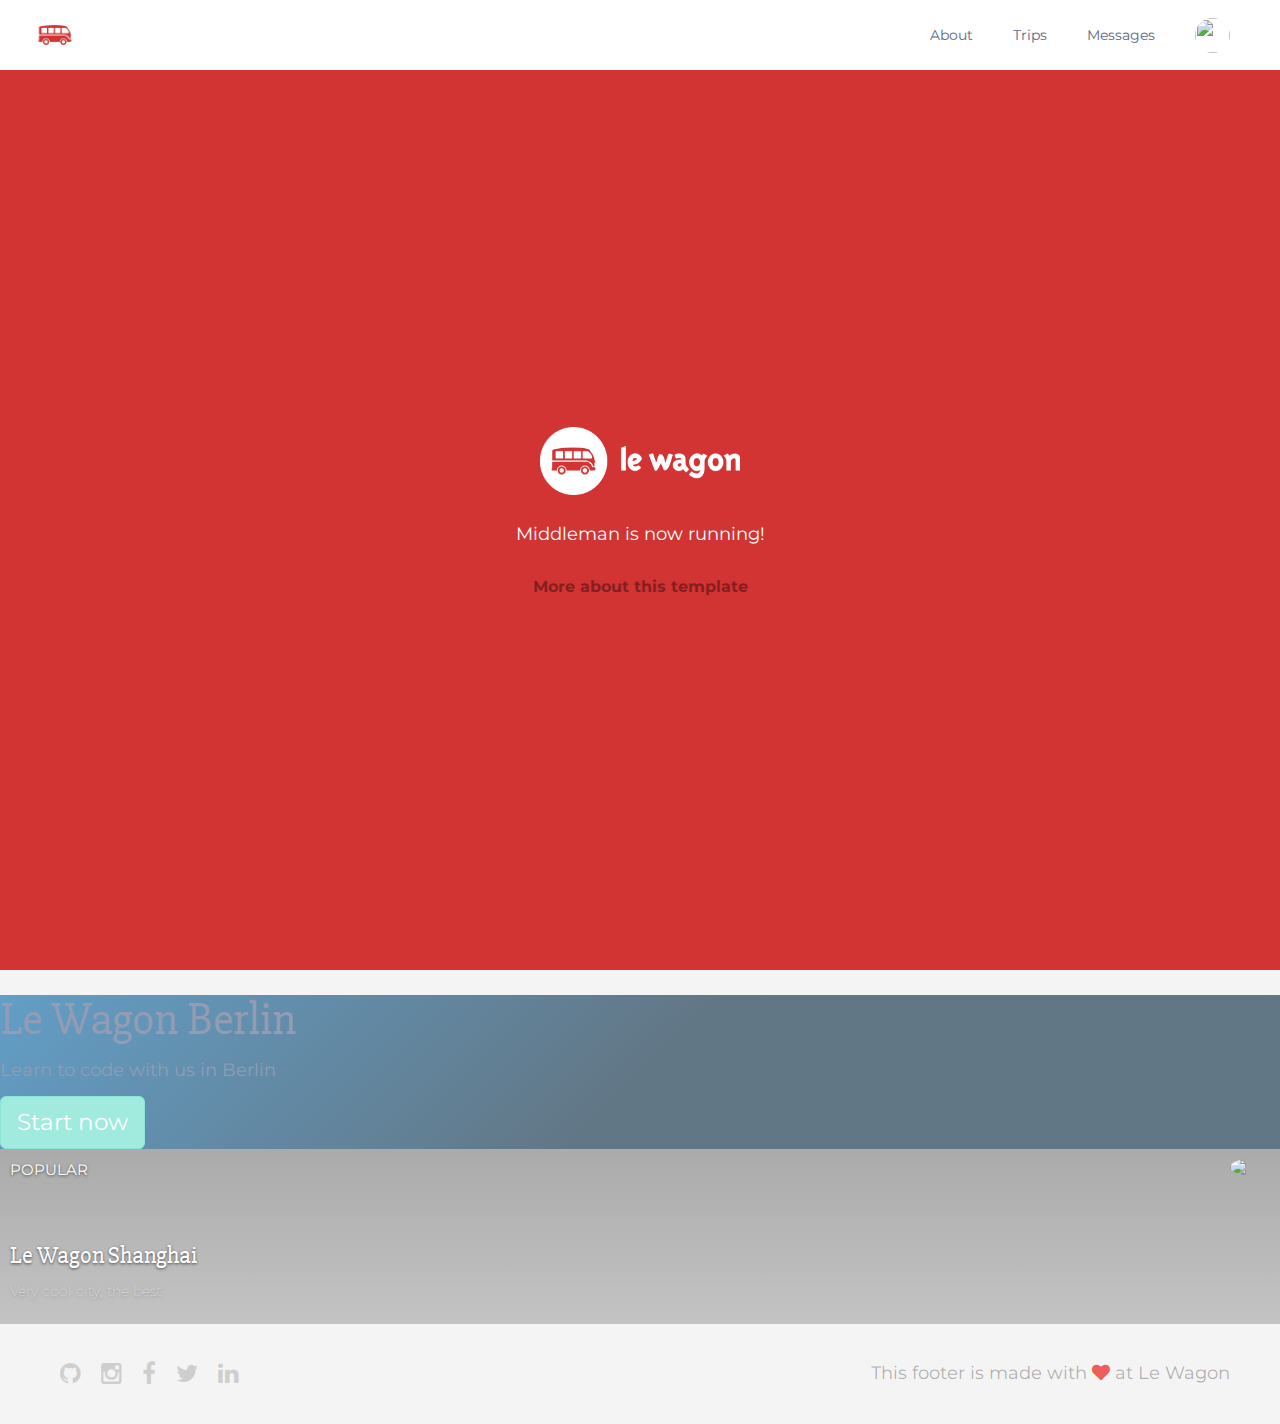
==== commit 702ef302: "Automated commit at 2018-07-30 12:15:08 UTC by middleman-deploy 2.0.0-alpha" ====
--- a/index.html
+++ b/index.html
@@ -7,7 +7,7 @@
           content="width=device-width, initial-scale=1, shrink-to-fit=no">
     <!-- Use the title from a page's frontmatter if it has one -->
     <title>Le Wagon - Middleman</title>
-    <link href="stylesheets/application-5b6d0dc2.css" rel="stylesheet" />
+    <link href="stylesheets/application-6f616fcf.css" rel="stylesheet" />
     <script src="javascripts/application-93de88c9.js"></script>
     <link href="images/favicon-f15af148.png" rel="icon" type="image/png" />
   </head>
--- a/stylesheets/application-6f616fcf.css
+++ b/stylesheets/application-6f616fcf.css
@@ -0,0 +1,8 @@
+@import url("https://fonts.googleapis.com/css?family=Montserrat|Slabo+27px");/*!
+ * Bootstrap v3.3.7 (http://getbootstrap.com)
+ * Copyright 2011-2016 Twitter, Inc.
+ * Licensed under MIT (https://github.com/twbs/bootstrap/blob/master/LICENSE)
+ *//*! normalize.css v3.0.3 | MIT License | github.com/necolas/normalize.css */html{font-family:sans-serif;-ms-text-size-adjust:100%;-webkit-text-size-adjust:100%}body{margin:0}article,aside,details,figcaption,figure,footer,header,hgroup,main,menu,nav,section,summary{display:block}audio,canvas,progress,video{display:inline-block;vertical-align:baseline}audio:not([controls]){display:none;height:0}[hidden],template{display:none}a{background-color:transparent}a:active,a:hover{outline:0}abbr[title]{border-bottom:1px dotted}b,strong{font-weight:bold}dfn{font-style:italic}h1{font-size:2em;margin:0.67em 0}mark{background:#ff0;color:#000}small{font-size:80%}sub,sup{font-size:75%;line-height:0;position:relative;vertical-align:baseline}sup{top:-0.5em}sub{bottom:-0.25em}img{border:0}svg:not(:root){overflow:hidden}figure{margin:1em 40px}hr{-webkit-box-sizing:content-box;box-sizing:content-box;height:0}pre{overflow:auto}code,kbd,pre,samp{font-family:monospace, monospace;font-size:1em}button,input,optgroup,select,textarea{color:inherit;font:inherit;margin:0}button{overflow:visible}button,select{text-transform:none}button,html input[type="button"],input[type="reset"],input[type="submit"]{-webkit-appearance:button;cursor:pointer}button[disabled],html input[disabled]{cursor:default}button::-moz-focus-inner,input::-moz-focus-inner{border:0;padding:0}input{line-height:normal}input[type="checkbox"],input[type="radio"]{-webkit-box-sizing:border-box;box-sizing:border-box;padding:0}input[type="number"]::-webkit-inner-spin-button,input[type="number"]::-webkit-outer-spin-button{height:auto}input[type="search"]{-webkit-appearance:textfield;-webkit-box-sizing:content-box;box-sizing:content-box}input[type="search"]::-webkit-search-cancel-button,input[type="search"]::-webkit-search-decoration{-webkit-appearance:none}fieldset{border:1px solid #c0c0c0;margin:0 2px;padding:0.35em 0.625em 0.75em}legend{border:0;padding:0}textarea{overflow:auto}optgroup{font-weight:bold}table{border-collapse:collapse;border-spacing:0}td,th{padding:0}/*! Source: https://github.com/h5bp/html5-boilerplate/blob/master/src/css/main.css */@media print{*,*:before,*:after{background:transparent !important;color:#000 !important;-webkit-box-shadow:none !important;box-shadow:none !important;text-shadow:none !important}a,a:visited{text-decoration:underline}a[href]:after{content:" (" attr(href) ")"}abbr[title]:after{content:" (" attr(title) ")"}a[href^="#"]:after,a[href^="javascript:"]:after{content:""}pre,blockquote{border:1px solid #999;page-break-inside:avoid}thead{display:table-header-group}tr,img{page-break-inside:avoid}img{max-width:100% !important}p,h2,h3{orphans:3;widows:3}h2,h3{page-break-after:avoid}.navbar{display:none}.btn>.caret,.dropup>.btn>.caret{border-top-color:#000 !important}.label{border:1px solid #000}.table{border-collapse:collapse !important}.table td,.table th{background-color:#fff !important}.table-bordered th,.table-bordered td{border:1px solid #ddd !important}}@font-face{font-family:'Glyphicons Halflings';src:url("../assets/bootstrap/glyphicons-halflings-regular-86b6f62b.eot");src:url("../assets/bootstrap/glyphicons-halflings-regular-86b6f62b.eot?#iefix") format("embedded-opentype"),url("../assets/bootstrap/glyphicons-halflings-regular-ca35b697.woff2") format("woff2"),url("../assets/bootstrap/glyphicons-halflings-regular-278e49a8.woff") format("woff"),url("../assets/bootstrap/glyphicons-halflings-regular-44bc1850.ttf") format("truetype"),url("../assets/bootstrap/glyphicons-halflings-regular-de51a849.svg#glyphicons_halflingsregular") format("svg")}.glyphicon{position:relative;top:1px;display:inline-block;font-family:'Glyphicons Halflings';font-style:normal;font-weight:normal;line-height:1;-webkit-font-smoothing:antialiased;-moz-osx-font-smoothing:grayscale}.glyphicon-asterisk:before{content:"\002a"}.glyphicon-plus:before{content:"\002b"}.glyphicon-euro:before,.glyphicon-eur:before{content:"\20ac"}.glyphicon-minus:before{content:"\2212"}.glyphicon-cloud:before{content:"\2601"}.glyphicon-envelope:before{content:"\2709"}.glyphicon-pencil:before{content:"\270f"}.glyphicon-glass:before{content:"\e001"}.glyphicon-music:before{content:"\e002"}.glyphicon-search:before{content:"\e003"}.glyphicon-heart:before{content:"\e005"}.glyphicon-star:before{content:"\e006"}.glyphicon-star-empty:before{content:"\e007"}.glyphicon-user:before{content:"\e008"}.glyphicon-film:before{content:"\e009"}.glyphicon-th-large:before{content:"\e010"}.glyphicon-th:before{content:"\e011"}.glyphicon-th-list:before{content:"\e012"}.glyphicon-ok:before{content:"\e013"}.glyphicon-remove:before{content:"\e014"}.glyphicon-zoom-in:before{content:"\e015"}.glyphicon-zoom-out:before{content:"\e016"}.glyphicon-off:before{content:"\e017"}.glyphicon-signal:before{content:"\e018"}.glyphicon-cog:before{content:"\e019"}.glyphicon-trash:before{content:"\e020"}.glyphicon-home:before{content:"\e021"}.glyphicon-file:before{content:"\e022"}.glyphicon-time:before{content:"\e023"}.glyphicon-road:before{content:"\e024"}.glyphicon-download-alt:before{content:"\e025"}.glyphicon-download:before{content:"\e026"}.glyphicon-upload:before{content:"\e027"}.glyphicon-inbox:before{content:"\e028"}.glyphicon-play-circle:before{content:"\e029"}.glyphicon-repeat:before{content:"\e030"}.glyphicon-refresh:before{content:"\e031"}.glyphicon-list-alt:before{content:"\e032"}.glyphicon-lock:before{content:"\e033"}.glyphicon-flag:before{content:"\e034"}.glyphicon-headphones:before{content:"\e035"}.glyphicon-volume-off:before{content:"\e036"}.glyphicon-volume-down:before{content:"\e037"}.glyphicon-volume-up:before{content:"\e038"}.glyphicon-qrcode:before{content:"\e039"}.glyphicon-barcode:before{content:"\e040"}.glyphicon-tag:before{content:"\e041"}.glyphicon-tags:before{content:"\e042"}.glyphicon-book:before{content:"\e043"}.glyphicon-bookmark:before{content:"\e044"}.glyphicon-print:before{content:"\e045"}.glyphicon-camera:before{content:"\e046"}.glyphicon-font:before{content:"\e047"}.glyphicon-bold:before{content:"\e048"}.glyphicon-italic:before{content:"\e049"}.glyphicon-text-height:before{content:"\e050"}.glyphicon-text-width:before{content:"\e051"}.glyphicon-align-left:before{content:"\e052"}.glyphicon-align-center:before{content:"\e053"}.glyphicon-align-right:before{content:"\e054"}.glyphicon-align-justify:before{content:"\e055"}.glyphicon-list:before{content:"\e056"}.glyphicon-indent-left:before{content:"\e057"}.glyphicon-indent-right:before{content:"\e058"}.glyphicon-facetime-video:before{content:"\e059"}.glyphicon-picture:before{content:"\e060"}.glyphicon-map-marker:before{content:"\e062"}.glyphicon-adjust:before{content:"\e063"}.glyphicon-tint:before{content:"\e064"}.glyphicon-edit:before{content:"\e065"}.glyphicon-share:before{content:"\e066"}.glyphicon-check:before{content:"\e067"}.glyphicon-move:before{content:"\e068"}.glyphicon-step-backward:before{content:"\e069"}.glyphicon-fast-backward:before{content:"\e070"}.glyphicon-backward:before{content:"\e071"}.glyphicon-play:before{content:"\e072"}.glyphicon-pause:before{content:"\e073"}.glyphicon-stop:before{content:"\e074"}.glyphicon-forward:before{content:"\e075"}.glyphicon-fast-forward:before{content:"\e076"}.glyphicon-step-forward:before{content:"\e077"}.glyphicon-eject:before{content:"\e078"}.glyphicon-chevron-left:before{content:"\e079"}.glyphicon-chevron-right:before{content:"\e080"}.glyphicon-plus-sign:before{content:"\e081"}.glyphicon-minus-sign:before{content:"\e082"}.glyphicon-remove-sign:before{content:"\e083"}.glyphicon-ok-sign:before{content:"\e084"}.glyphicon-question-sign:before{content:"\e085"}.glyphicon-info-sign:before{content:"\e086"}.glyphicon-screenshot:before{content:"\e087"}.glyphicon-remove-circle:before{content:"\e088"}.glyphicon-ok-circle:before{content:"\e089"}.glyphicon-ban-circle:before{content:"\e090"}.glyphicon-arrow-left:before{content:"\e091"}.glyphicon-arrow-right:before{content:"\e092"}.glyphicon-arrow-up:before{content:"\e093"}.glyphicon-arrow-down:before{content:"\e094"}.glyphicon-share-alt:before{content:"\e095"}.glyphicon-resize-full:before{content:"\e096"}.glyphicon-resize-small:before{content:"\e097"}.glyphicon-exclamation-sign:before{content:"\e101"}.glyphicon-gift:before{content:"\e102"}.glyphicon-leaf:before{content:"\e103"}.glyphicon-fire:before{content:"\e104"}.glyphicon-eye-open:before{content:"\e105"}.glyphicon-eye-close:before{content:"\e106"}.glyphicon-warning-sign:before{content:"\e107"}.glyphicon-plane:before{content:"\e108"}.glyphicon-calendar:before{content:"\e109"}.glyphicon-random:before{content:"\e110"}.glyphicon-comment:before{content:"\e111"}.glyphicon-magnet:before{content:"\e112"}.glyphicon-chevron-up:before{content:"\e113"}.glyphicon-chevron-down:before{content:"\e114"}.glyphicon-retweet:before{content:"\e115"}.glyphicon-shopping-cart:before{content:"\e116"}.glyphicon-folder-close:before{content:"\e117"}.glyphicon-folder-open:before{content:"\e118"}.glyphicon-resize-vertical:before{content:"\e119"}.glyphicon-resize-horizontal:before{content:"\e120"}.glyphicon-hdd:before{content:"\e121"}.glyphicon-bullhorn:before{content:"\e122"}.glyphicon-bell:before{content:"\e123"}.glyphicon-certificate:before{content:"\e124"}.glyphicon-thumbs-up:before{content:"\e125"}.glyphicon-thumbs-down:before{content:"\e126"}.glyphicon-hand-right:before{content:"\e127"}.glyphicon-hand-left:before{content:"\e128"}.glyphicon-hand-up:before{content:"\e129"}.glyphicon-hand-down:before{content:"\e130"}.glyphicon-circle-arrow-right:before{content:"\e131"}.glyphicon-circle-arrow-left:before{content:"\e132"}.glyphicon-circle-arrow-up:before{content:"\e133"}.glyphicon-circle-arrow-down:before{content:"\e134"}.glyphicon-globe:before{content:"\e135"}.glyphicon-wrench:before{content:"\e136"}.glyphicon-tasks:before{content:"\e137"}.glyphicon-filter:before{content:"\e138"}.glyphicon-briefcase:before{content:"\e139"}.glyphicon-fullscreen:before{content:"\e140"}.glyphicon-dashboard:before{content:"\e141"}.glyphicon-paperclip:before{content:"\e142"}.glyphicon-heart-empty:before{content:"\e143"}.glyphicon-link:before{content:"\e144"}.glyphicon-phone:before{content:"\e145"}.glyphicon-pushpin:before{content:"\e146"}.glyphicon-usd:before{content:"\e148"}.glyphicon-gbp:before{content:"\e149"}.glyphicon-sort:before{content:"\e150"}.glyphicon-sort-by-alphabet:before{content:"\e151"}.glyphicon-sort-by-alphabet-alt:before{content:"\e152"}.glyphicon-sort-by-order:before{content:"\e153"}.glyphicon-sort-by-order-alt:before{content:"\e154"}.glyphicon-sort-by-attributes:before{content:"\e155"}.glyphicon-sort-by-attributes-alt:before{content:"\e156"}.glyphicon-unchecked:before{content:"\e157"}.glyphicon-expand:before{content:"\e158"}.glyphicon-collapse-down:before{content:"\e159"}.glyphicon-collapse-up:before{content:"\e160"}.glyphicon-log-in:before{content:"\e161"}.glyphicon-flash:before{content:"\e162"}.glyphicon-log-out:before{content:"\e163"}.glyphicon-new-window:before{content:"\e164"}.glyphicon-record:before{content:"\e165"}.glyphicon-save:before{content:"\e166"}.glyphicon-open:before{content:"\e167"}.glyphicon-saved:before{content:"\e168"}.glyphicon-import:before{content:"\e169"}.glyphicon-export:before{content:"\e170"}.glyphicon-send:before{content:"\e171"}.glyphicon-floppy-disk:before{content:"\e172"}.glyphicon-floppy-saved:before{content:"\e173"}.glyphicon-floppy-remove:before{content:"\e174"}.glyphicon-floppy-save:before{content:"\e175"}.glyphicon-floppy-open:before{content:"\e176"}.glyphicon-credit-card:before{content:"\e177"}.glyphicon-transfer:before{content:"\e178"}.glyphicon-cutlery:before{content:"\e179"}.glyphicon-header:before{content:"\e180"}.glyphicon-compressed:before{content:"\e181"}.glyphicon-earphone:before{content:"\e182"}.glyphicon-phone-alt:before{content:"\e183"}.glyphicon-tower:before{content:"\e184"}.glyphicon-stats:before{content:"\e185"}.glyphicon-sd-video:before{content:"\e186"}.glyphicon-hd-video:before{content:"\e187"}.glyphicon-subtitles:before{content:"\e188"}.glyphicon-sound-stereo:before{content:"\e189"}.glyphicon-sound-dolby:before{content:"\e190"}.glyphicon-sound-5-1:before{content:"\e191"}.glyphicon-sound-6-1:before{content:"\e192"}.glyphicon-sound-7-1:before{content:"\e193"}.glyphicon-copyright-mark:before{content:"\e194"}.glyphicon-registration-mark:before{content:"\e195"}.glyphicon-cloud-download:before{content:"\e197"}.glyphicon-cloud-upload:before{content:"\e198"}.glyphicon-tree-conifer:before{content:"\e199"}.glyphicon-tree-deciduous:before{content:"\e200"}.glyphicon-cd:before{content:"\e201"}.glyphicon-save-file:before{content:"\e202"}.glyphicon-open-file:before{content:"\e203"}.glyphicon-level-up:before{content:"\e204"}.glyphicon-copy:before{content:"\e205"}.glyphicon-paste:before{content:"\e206"}.glyphicon-alert:before{content:"\e209"}.glyphicon-equalizer:before{content:"\e210"}.glyphicon-king:before{content:"\e211"}.glyphicon-queen:before{content:"\e212"}.glyphicon-pawn:before{content:"\e213"}.glyphicon-bishop:before{content:"\e214"}.glyphicon-knight:before{content:"\e215"}.glyphicon-baby-formula:before{content:"\e216"}.glyphicon-tent:before{content:"\26fa"}.glyphicon-blackboard:before{content:"\e218"}.glyphicon-bed:before{content:"\e219"}.glyphicon-apple:before{content:"\f8ff"}.glyphicon-erase:before{content:"\e221"}.glyphicon-hourglass:before{content:"\231b"}.glyphicon-lamp:before{content:"\e223"}.glyphicon-duplicate:before{content:"\e224"}.glyphicon-piggy-bank:before{content:"\e225"}.glyphicon-scissors:before{content:"\e226"}.glyphicon-bitcoin:before{content:"\e227"}.glyphicon-btc:before{content:"\e227"}.glyphicon-xbt:before{content:"\e227"}.glyphicon-yen:before{content:"\00a5"}.glyphicon-jpy:before{content:"\00a5"}.glyphicon-ruble:before{content:"\20bd"}.glyphicon-rub:before{content:"\20bd"}.glyphicon-scale:before{content:"\e230"}.glyphicon-ice-lolly:before{content:"\e231"}.glyphicon-ice-lolly-tasted:before{content:"\e232"}.glyphicon-education:before{content:"\e233"}.glyphicon-option-horizontal:before{content:"\e234"}.glyphicon-option-vertical:before{content:"\e235"}.glyphicon-menu-hamburger:before{content:"\e236"}.glyphicon-modal-window:before{content:"\e237"}.glyphicon-oil:before{content:"\e238"}.glyphicon-grain:before{content:"\e239"}.glyphicon-sunglasses:before{content:"\e240"}.glyphicon-text-size:before{content:"\e241"}.glyphicon-text-color:before{content:"\e242"}.glyphicon-text-background:before{content:"\e243"}.glyphicon-object-align-top:before{content:"\e244"}.glyphicon-object-align-bottom:before{content:"\e245"}.glyphicon-object-align-horizontal:before{content:"\e246"}.glyphicon-object-align-left:before{content:"\e247"}.glyphicon-object-align-vertical:before{content:"\e248"}.glyphicon-object-align-right:before{content:"\e249"}.glyphicon-triangle-right:before{content:"\e250"}.glyphicon-triangle-left:before{content:"\e251"}.glyphicon-triangle-bottom:before{content:"\e252"}.glyphicon-triangle-top:before{content:"\e253"}.glyphicon-console:before{content:"\e254"}.glyphicon-superscript:before{content:"\e255"}.glyphicon-subscript:before{content:"\e256"}.glyphicon-menu-left:before{content:"\e257"}.glyphicon-menu-right:before{content:"\e258"}.glyphicon-menu-down:before{content:"\e259"}.glyphicon-menu-up:before{content:"\e260"}*{-webkit-box-sizing:border-box;box-sizing:border-box}*:before,*:after{-webkit-box-sizing:border-box;box-sizing:border-box}html{font-size:10px;-webkit-tap-highlight-color:transparent}body{font-family:"Montserrat", "Helvetica", "sans-serif";font-size:18px;line-height:1.42857143;color:#939cb3;background-color:#F4F4F4}input,button,select,textarea{font-family:inherit;font-size:inherit;line-height:inherit}a{color:#A0EADE;text-decoration:none}a:hover,a:focus{color:#61dcc8;text-decoration:underline}a:focus{outline:5px auto -webkit-focus-ring-color;outline-offset:-2px}figure{margin:0}img{vertical-align:middle}.img-responsive{display:block;max-width:100%;height:auto}.img-rounded{border-radius:6px}.img-thumbnail{padding:4px;line-height:1.42857143;background-color:#F4F4F4;border:1px solid #ddd;border-radius:3px;-webkit-transition:all 0.2s ease-in-out;transition:all 0.2s ease-in-out;display:inline-block;max-width:100%;height:auto}.img-circle{border-radius:50%}hr{margin-top:25px;margin-bottom:25px;border:0;border-top:1px solid white}.sr-only{position:absolute;width:1px;height:1px;margin:-1px;padding:0;overflow:hidden;clip:rect(0, 0, 0, 0);border:0}.sr-only-focusable:active,.sr-only-focusable:focus{position:static;width:auto;height:auto;margin:0;overflow:visible;clip:auto}[role="button"]{cursor:pointer}h1,h2,h3,h4,h5,h6,.h1,.h2,.h3,.h4,.h5,.h6{font-family:"Slabo 27px", "Helvetica", "sans-serif";font-weight:500;line-height:1.1;color:inherit}h1 small,h1 .small,h2 small,h2 .small,h3 small,h3 .small,h4 small,h4 .small,h5 small,h5 .small,h6 small,h6 .small,.h1 small,.h1 .small,.h2 small,.h2 .small,.h3 small,.h3 .small,.h4 small,.h4 .small,.h5 small,.h5 .small,.h6 small,.h6 .small{font-weight:normal;line-height:1;color:#e3e5eb}h1,.h1,h2,.h2,h3,.h3{margin-top:25px;margin-bottom:12.5px}h1 small,h1 .small,.h1 small,.h1 .small,h2 small,h2 .small,.h2 small,.h2 .small,h3 small,h3 .small,.h3 small,.h3 .small{font-size:65%}h4,.h4,h5,.h5,h6,.h6{margin-top:12.5px;margin-bottom:12.5px}h4 small,h4 .small,.h4 small,.h4 .small,h5 small,h5 .small,.h5 small,.h5 .small,h6 small,h6 .small,.h6 small,.h6 .small{font-size:75%}h1,.h1{font-size:46px}h2,.h2{font-size:38px}h3,.h3{font-size:31px}h4,.h4{font-size:23px}h5,.h5{font-size:18px}h6,.h6{font-size:16px}p{margin:0 0 12.5px}.lead{margin-bottom:25px;font-size:20px;font-weight:300;line-height:1.4}@media (min-width: 768px){.lead{font-size:27px}}small,.small{font-size:88%}mark,.mark{background-color:#fcf8e3;padding:.2em}.text-left{text-align:left}.text-right{text-align:right}.text-center{text-align:center}.text-justify{text-align:justify}.text-nowrap{white-space:nowrap}.text-lowercase{text-transform:lowercase}.text-uppercase,.initialism{text-transform:uppercase}.text-capitalize{text-transform:capitalize}.text-muted{color:#e3e5eb}.text-primary{color:#A0EADE}a.text-primary:hover,a.text-primary:focus{color:#76e1cf}.text-success{color:#3c763d}a.text-success:hover,a.text-success:focus{color:#2b542c}.text-info{color:#31708f}a.text-info:hover,a.text-info:focus{color:#245269}.text-warning{color:#8a6d3b}a.text-warning:hover,a.text-warning:focus{color:#66512c}.text-danger{color:#a94442}a.text-danger:hover,a.text-danger:focus{color:#843534}.bg-primary{color:#fff}.bg-primary{background-color:#A0EADE}a.bg-primary:hover,a.bg-primary:focus{background-color:#76e1cf}.bg-success{background-color:#dff0d8}a.bg-success:hover,a.bg-success:focus{background-color:#c1e2b3}.bg-info{background-color:#d9edf7}a.bg-info:hover,a.bg-info:focus{background-color:#afd9ee}.bg-warning{background-color:#fcf8e3}a.bg-warning:hover,a.bg-warning:focus{background-color:#f7ecb5}.bg-danger{background-color:#f2dede}a.bg-danger:hover,a.bg-danger:focus{background-color:#e4b9b9}.page-header{padding-bottom:11.5px;margin:50px 0 25px;border-bottom:1px solid white}ul,ol{margin-top:0;margin-bottom:12.5px}ul ul,ul ol,ol ul,ol ol{margin-bottom:0}.list-unstyled{padding-left:0;list-style:none}.list-inline{padding-left:0;list-style:none;margin-left:-5px}.list-inline>li{display:inline-block;padding-left:5px;padding-right:5px}dl{margin-top:0;margin-bottom:25px}dt,dd{line-height:1.42857143}dt{font-weight:bold}dd{margin-left:0}.dl-horizontal dd:before,.dl-horizontal dd:after{content:" ";display:table}.dl-horizontal dd:after{clear:both}@media (min-width: 768px){.dl-horizontal dt{float:left;width:160px;clear:left;text-align:right;overflow:hidden;text-overflow:ellipsis;white-space:nowrap}.dl-horizontal dd{margin-left:180px}}abbr[title],abbr[data-original-title]{cursor:help;border-bottom:1px dotted #e3e5eb}.initialism{font-size:90%}blockquote{padding:12.5px 25px;margin:0 0 25px;font-size:22.5px;border-left:5px solid white}blockquote p:last-child,blockquote ul:last-child,blockquote ol:last-child{margin-bottom:0}blockquote footer,blockquote small,blockquote .small{display:block;font-size:80%;line-height:1.42857143;color:#e3e5eb}blockquote footer:before,blockquote small:before,blockquote .small:before{content:'\2014 \00A0'}.blockquote-reverse,blockquote.pull-right{padding-right:15px;padding-left:0;border-right:5px solid white;border-left:0;text-align:right}.blockquote-reverse footer:before,.blockquote-reverse small:before,.blockquote-reverse .small:before,blockquote.pull-right footer:before,blockquote.pull-right small:before,blockquote.pull-right .small:before{content:''}.blockquote-reverse footer:after,.blockquote-reverse small:after,.blockquote-reverse .small:after,blockquote.pull-right footer:after,blockquote.pull-right small:after,blockquote.pull-right .small:after{content:'\00A0 \2014'}address{margin-bottom:25px;font-style:normal;line-height:1.42857143}code,kbd,pre,samp{font-family:Menlo, Monaco, Consolas, "Courier New", monospace}code{padding:2px 4px;font-size:90%;color:#c7254e;background-color:#f9f2f4;border-radius:3px}kbd{padding:2px 4px;font-size:90%;color:#fff;background-color:#333;border-radius:2px;-webkit-box-shadow:inset 0 -1px 0 rgba(0,0,0,0.25);box-shadow:inset 0 -1px 0 rgba(0,0,0,0.25)}kbd kbd{padding:0;font-size:100%;font-weight:bold;-webkit-box-shadow:none;box-shadow:none}pre{display:block;padding:12px;margin:0 0 12.5px;font-size:17px;line-height:1.42857143;word-break:break-all;word-wrap:break-word;color:#939cb3;background-color:#f5f5f5;border:1px solid #ccc;border-radius:3px}pre code{padding:0;font-size:inherit;color:inherit;white-space:pre-wrap;background-color:transparent;border-radius:0}.pre-scrollable{max-height:340px;overflow-y:scroll}.container{margin-right:auto;margin-left:auto;padding-left:15px;padding-right:15px}.container:before,.container:after{content:" ";display:table}.container:after{clear:both}@media (min-width: 768px){.container{width:750px}}@media (min-width: 992px){.container{width:970px}}@media (min-width: 1200px){.container{width:1170px}}.container-fluid{margin-right:auto;margin-left:auto;padding-left:15px;padding-right:15px}.container-fluid:before,.container-fluid:after{content:" ";display:table}.container-fluid:after{clear:both}.row{margin-left:-15px;margin-right:-15px}.row:before,.row:after{content:" ";display:table}.row:after{clear:both}.col-xs-1,.col-sm-1,.col-md-1,.col-lg-1,.col-xs-2,.col-sm-2,.col-md-2,.col-lg-2,.col-xs-3,.col-sm-3,.col-md-3,.col-lg-3,.col-xs-4,.col-sm-4,.col-md-4,.col-lg-4,.col-xs-5,.col-sm-5,.col-md-5,.col-lg-5,.col-xs-6,.col-sm-6,.col-md-6,.col-lg-6,.col-xs-7,.col-sm-7,.col-md-7,.col-lg-7,.col-xs-8,.col-sm-8,.col-md-8,.col-lg-8,.col-xs-9,.col-sm-9,.col-md-9,.col-lg-9,.col-xs-10,.col-sm-10,.col-md-10,.col-lg-10,.col-xs-11,.col-sm-11,.col-md-11,.col-lg-11,.col-xs-12,.col-sm-12,.col-md-12,.col-lg-12{position:relative;min-height:1px;padding-left:15px;padding-right:15px}.col-xs-1,.col-xs-2,.col-xs-3,.col-xs-4,.col-xs-5,.col-xs-6,.col-xs-7,.col-xs-8,.col-xs-9,.col-xs-10,.col-xs-11,.col-xs-12{float:left}.col-xs-1{width:8.33333333%}.col-xs-2{width:16.66666667%}.col-xs-3{width:25%}.col-xs-4{width:33.33333333%}.col-xs-5{width:41.66666667%}.col-xs-6{width:50%}.col-xs-7{width:58.33333333%}.col-xs-8{width:66.66666667%}.col-xs-9{width:75%}.col-xs-10{width:83.33333333%}.col-xs-11{width:91.66666667%}.col-xs-12{width:100%}.col-xs-pull-0{right:auto}.col-xs-pull-1{right:8.33333333%}.col-xs-pull-2{right:16.66666667%}.col-xs-pull-3{right:25%}.col-xs-pull-4{right:33.33333333%}.col-xs-pull-5{right:41.66666667%}.col-xs-pull-6{right:50%}.col-xs-pull-7{right:58.33333333%}.col-xs-pull-8{right:66.66666667%}.col-xs-pull-9{right:75%}.col-xs-pull-10{right:83.33333333%}.col-xs-pull-11{right:91.66666667%}.col-xs-pull-12{right:100%}.col-xs-push-0{left:auto}.col-xs-push-1{left:8.33333333%}.col-xs-push-2{left:16.66666667%}.col-xs-push-3{left:25%}.col-xs-push-4{left:33.33333333%}.col-xs-push-5{left:41.66666667%}.col-xs-push-6{left:50%}.col-xs-push-7{left:58.33333333%}.col-xs-push-8{left:66.66666667%}.col-xs-push-9{left:75%}.col-xs-push-10{left:83.33333333%}.col-xs-push-11{left:91.66666667%}.col-xs-push-12{left:100%}.col-xs-offset-0{margin-left:0%}.col-xs-offset-1{margin-left:8.33333333%}.col-xs-offset-2{margin-left:16.66666667%}.col-xs-offset-3{margin-left:25%}.col-xs-offset-4{margin-left:33.33333333%}.col-xs-offset-5{margin-left:41.66666667%}.col-xs-offset-6{margin-left:50%}.col-xs-offset-7{margin-left:58.33333333%}.col-xs-offset-8{margin-left:66.66666667%}.col-xs-offset-9{margin-left:75%}.col-xs-offset-10{margin-left:83.33333333%}.col-xs-offset-11{margin-left:91.66666667%}.col-xs-offset-12{margin-left:100%}@media (min-width: 768px){.col-sm-1,.col-sm-2,.col-sm-3,.col-sm-4,.col-sm-5,.col-sm-6,.col-sm-7,.col-sm-8,.col-sm-9,.col-sm-10,.col-sm-11,.col-sm-12{float:left}.col-sm-1{width:8.33333333%}.col-sm-2{width:16.66666667%}.col-sm-3{width:25%}.col-sm-4{width:33.33333333%}.col-sm-5{width:41.66666667%}.col-sm-6{width:50%}.col-sm-7{width:58.33333333%}.col-sm-8{width:66.66666667%}.col-sm-9{width:75%}.col-sm-10{width:83.33333333%}.col-sm-11{width:91.66666667%}.col-sm-12{width:100%}.col-sm-pull-0{right:auto}.col-sm-pull-1{right:8.33333333%}.col-sm-pull-2{right:16.66666667%}.col-sm-pull-3{right:25%}.col-sm-pull-4{right:33.33333333%}.col-sm-pull-5{right:41.66666667%}.col-sm-pull-6{right:50%}.col-sm-pull-7{right:58.33333333%}.col-sm-pull-8{right:66.66666667%}.col-sm-pull-9{right:75%}.col-sm-pull-10{right:83.33333333%}.col-sm-pull-11{right:91.66666667%}.col-sm-pull-12{right:100%}.col-sm-push-0{left:auto}.col-sm-push-1{left:8.33333333%}.col-sm-push-2{left:16.66666667%}.col-sm-push-3{left:25%}.col-sm-push-4{left:33.33333333%}.col-sm-push-5{left:41.66666667%}.col-sm-push-6{left:50%}.col-sm-push-7{left:58.33333333%}.col-sm-push-8{left:66.66666667%}.col-sm-push-9{left:75%}.col-sm-push-10{left:83.33333333%}.col-sm-push-11{left:91.66666667%}.col-sm-push-12{left:100%}.col-sm-offset-0{margin-left:0%}.col-sm-offset-1{margin-left:8.33333333%}.col-sm-offset-2{margin-left:16.66666667%}.col-sm-offset-3{margin-left:25%}.col-sm-offset-4{margin-left:33.33333333%}.col-sm-offset-5{margin-left:41.66666667%}.col-sm-offset-6{margin-left:50%}.col-sm-offset-7{margin-left:58.33333333%}.col-sm-offset-8{margin-left:66.66666667%}.col-sm-offset-9{margin-left:75%}.col-sm-offset-10{margin-left:83.33333333%}.col-sm-offset-11{margin-left:91.66666667%}.col-sm-offset-12{margin-left:100%}}@media (min-width: 992px){.col-md-1,.col-md-2,.col-md-3,.col-md-4,.col-md-5,.col-md-6,.col-md-7,.col-md-8,.col-md-9,.col-md-10,.col-md-11,.col-md-12{float:left}.col-md-1{width:8.33333333%}.col-md-2{width:16.66666667%}.col-md-3{width:25%}.col-md-4{width:33.33333333%}.col-md-5{width:41.66666667%}.col-md-6{width:50%}.col-md-7{width:58.33333333%}.col-md-8{width:66.66666667%}.col-md-9{width:75%}.col-md-10{width:83.33333333%}.col-md-11{width:91.66666667%}.col-md-12{width:100%}.col-md-pull-0{right:auto}.col-md-pull-1{right:8.33333333%}.col-md-pull-2{right:16.66666667%}.col-md-pull-3{right:25%}.col-md-pull-4{right:33.33333333%}.col-md-pull-5{right:41.66666667%}.col-md-pull-6{right:50%}.col-md-pull-7{right:58.33333333%}.col-md-pull-8{right:66.66666667%}.col-md-pull-9{right:75%}.col-md-pull-10{right:83.33333333%}.col-md-pull-11{right:91.66666667%}.col-md-pull-12{right:100%}.col-md-push-0{left:auto}.col-md-push-1{left:8.33333333%}.col-md-push-2{left:16.66666667%}.col-md-push-3{left:25%}.col-md-push-4{left:33.33333333%}.col-md-push-5{left:41.66666667%}.col-md-push-6{left:50%}.col-md-push-7{left:58.33333333%}.col-md-push-8{left:66.66666667%}.col-md-push-9{left:75%}.col-md-push-10{left:83.33333333%}.col-md-push-11{left:91.66666667%}.col-md-push-12{left:100%}.col-md-offset-0{margin-left:0%}.col-md-offset-1{margin-left:8.33333333%}.col-md-offset-2{margin-left:16.66666667%}.col-md-offset-3{margin-left:25%}.col-md-offset-4{margin-left:33.33333333%}.col-md-offset-5{margin-left:41.66666667%}.col-md-offset-6{margin-left:50%}.col-md-offset-7{margin-left:58.33333333%}.col-md-offset-8{margin-left:66.66666667%}.col-md-offset-9{margin-left:75%}.col-md-offset-10{margin-left:83.33333333%}.col-md-offset-11{margin-left:91.66666667%}.col-md-offset-12{margin-left:100%}}@media (min-width: 1200px){.col-lg-1,.col-lg-2,.col-lg-3,.col-lg-4,.col-lg-5,.col-lg-6,.col-lg-7,.col-lg-8,.col-lg-9,.col-lg-10,.col-lg-11,.col-lg-12{float:left}.col-lg-1{width:8.33333333%}.col-lg-2{width:16.66666667%}.col-lg-3{width:25%}.col-lg-4{width:33.33333333%}.col-lg-5{width:41.66666667%}.col-lg-6{width:50%}.col-lg-7{width:58.33333333%}.col-lg-8{width:66.66666667%}.col-lg-9{width:75%}.col-lg-10{width:83.33333333%}.col-lg-11{width:91.66666667%}.col-lg-12{width:100%}.col-lg-pull-0{right:auto}.col-lg-pull-1{right:8.33333333%}.col-lg-pull-2{right:16.66666667%}.col-lg-pull-3{right:25%}.col-lg-pull-4{right:33.33333333%}.col-lg-pull-5{right:41.66666667%}.col-lg-pull-6{right:50%}.col-lg-pull-7{right:58.33333333%}.col-lg-pull-8{right:66.66666667%}.col-lg-pull-9{right:75%}.col-lg-pull-10{right:83.33333333%}.col-lg-pull-11{right:91.66666667%}.col-lg-pull-12{right:100%}.col-lg-push-0{left:auto}.col-lg-push-1{left:8.33333333%}.col-lg-push-2{left:16.66666667%}.col-lg-push-3{left:25%}.col-lg-push-4{left:33.33333333%}.col-lg-push-5{left:41.66666667%}.col-lg-push-6{left:50%}.col-lg-push-7{left:58.33333333%}.col-lg-push-8{left:66.66666667%}.col-lg-push-9{left:75%}.col-lg-push-10{left:83.33333333%}.col-lg-push-11{left:91.66666667%}.col-lg-push-12{left:100%}.col-lg-offset-0{margin-left:0%}.col-lg-offset-1{margin-left:8.33333333%}.col-lg-offset-2{margin-left:16.66666667%}.col-lg-offset-3{margin-left:25%}.col-lg-offset-4{margin-left:33.33333333%}.col-lg-offset-5{margin-left:41.66666667%}.col-lg-offset-6{margin-left:50%}.col-lg-offset-7{margin-left:58.33333333%}.col-lg-offset-8{margin-left:66.66666667%}.col-lg-offset-9{margin-left:75%}.col-lg-offset-10{margin-left:83.33333333%}.col-lg-offset-11{margin-left:91.66666667%}.col-lg-offset-12{margin-left:100%}}table{background-color:transparent}caption{padding-top:8px;padding-bottom:8px;color:#e3e5eb;text-align:left}th{text-align:left}.table{width:100%;max-width:100%;margin-bottom:25px}.table>thead>tr>th,.table>thead>tr>td,.table>tbody>tr>th,.table>tbody>tr>td,.table>tfoot>tr>th,.table>tfoot>tr>td{padding:8px;line-height:1.42857143;vertical-align:top;border-top:1px solid #ddd}.table>thead>tr>th{vertical-align:bottom;border-bottom:2px solid #ddd}.table>caption+thead>tr:first-child>th,.table>caption+thead>tr:first-child>td,.table>colgroup+thead>tr:first-child>th,.table>colgroup+thead>tr:first-child>td,.table>thead:first-child>tr:first-child>th,.table>thead:first-child>tr:first-child>td{border-top:0}.table>tbody+tbody{border-top:2px solid #ddd}.table .table{background-color:#F4F4F4}.table-condensed>thead>tr>th,.table-condensed>thead>tr>td,.table-condensed>tbody>tr>th,.table-condensed>tbody>tr>td,.table-condensed>tfoot>tr>th,.table-condensed>tfoot>tr>td{padding:5px}.table-bordered{border:1px solid #ddd}.table-bordered>thead>tr>th,.table-bordered>thead>tr>td,.table-bordered>tbody>tr>th,.table-bordered>tbody>tr>td,.table-bordered>tfoot>tr>th,.table-bordered>tfoot>tr>td{border:1px solid #ddd}.table-bordered>thead>tr>th,.table-bordered>thead>tr>td{border-bottom-width:2px}.table-striped>tbody>tr:nth-of-type(odd){background-color:#f9f9f9}.table-hover>tbody>tr:hover{background-color:#f5f5f5}table col[class*="col-"]{position:static;float:none;display:table-column}table td[class*="col-"],table th[class*="col-"]{position:static;float:none;display:table-cell}.table>thead>tr>td.active,.table>thead>tr>th.active,.table>thead>tr.active>td,.table>thead>tr.active>th,.table>tbody>tr>td.active,.table>tbody>tr>th.active,.table>tbody>tr.active>td,.table>tbody>tr.active>th,.table>tfoot>tr>td.active,.table>tfoot>tr>th.active,.table>tfoot>tr.active>td,.table>tfoot>tr.active>th{background-color:#f5f5f5}.table-hover>tbody>tr>td.active:hover,.table-hover>tbody>tr>th.active:hover,.table-hover>tbody>tr.active:hover>td,.table-hover>tbody>tr:hover>.active,.table-hover>tbody>tr.active:hover>th{background-color:#e8e8e8}.table>thead>tr>td.success,.table>thead>tr>th.success,.table>thead>tr.success>td,.table>thead>tr.success>th,.table>tbody>tr>td.success,.table>tbody>tr>th.success,.table>tbody>tr.success>td,.table>tbody>tr.success>th,.table>tfoot>tr>td.success,.table>tfoot>tr>th.success,.table>tfoot>tr.success>td,.table>tfoot>tr.success>th{background-color:#dff0d8}.table-hover>tbody>tr>td.success:hover,.table-hover>tbody>tr>th.success:hover,.table-hover>tbody>tr.success:hover>td,.table-hover>tbody>tr:hover>.success,.table-hover>tbody>tr.success:hover>th{background-color:#d0e9c6}.table>thead>tr>td.info,.table>thead>tr>th.info,.table>thead>tr.info>td,.table>thead>tr.info>th,.table>tbody>tr>td.info,.table>tbody>tr>th.info,.table>tbody>tr.info>td,.table>tbody>tr.info>th,.table>tfoot>tr>td.info,.table>tfoot>tr>th.info,.table>tfoot>tr.info>td,.table>tfoot>tr.info>th{background-color:#d9edf7}.table-hover>tbody>tr>td.info:hover,.table-hover>tbody>tr>th.info:hover,.table-hover>tbody>tr.info:hover>td,.table-hover>tbody>tr:hover>.info,.table-hover>tbody>tr.info:hover>th{background-color:#c4e3f3}.table>thead>tr>td.warning,.table>thead>tr>th.warning,.table>thead>tr.warning>td,.table>thead>tr.warning>th,.table>tbody>tr>td.warning,.table>tbody>tr>th.warning,.table>tbody>tr.warning>td,.table>tbody>tr.warning>th,.table>tfoot>tr>td.warning,.table>tfoot>tr>th.warning,.table>tfoot>tr.warning>td,.table>tfoot>tr.warning>th{background-color:#fcf8e3}.table-hover>tbody>tr>td.warning:hover,.table-hover>tbody>tr>th.warning:hover,.table-hover>tbody>tr.warning:hover>td,.table-hover>tbody>tr:hover>.warning,.table-hover>tbody>tr.warning:hover>th{background-color:#faf2cc}.table>thead>tr>td.danger,.table>thead>tr>th.danger,.table>thead>tr.danger>td,.table>thead>tr.danger>th,.table>tbody>tr>td.danger,.table>tbody>tr>th.danger,.table>tbody>tr.danger>td,.table>tbody>tr.danger>th,.table>tfoot>tr>td.danger,.table>tfoot>tr>th.danger,.table>tfoot>tr.danger>td,.table>tfoot>tr.danger>th{background-color:#f2dede}.table-hover>tbody>tr>td.danger:hover,.table-hover>tbody>tr>th.danger:hover,.table-hover>tbody>tr.danger:hover>td,.table-hover>tbody>tr:hover>.danger,.table-hover>tbody>tr.danger:hover>th{background-color:#ebcccc}.table-responsive{overflow-x:auto;min-height:0.01%}@media screen and (max-width: 767px){.table-responsive{width:100%;margin-bottom:18.75px;overflow-y:hidden;-ms-overflow-style:-ms-autohiding-scrollbar;border:1px solid #ddd}.table-responsive>.table{margin-bottom:0}.table-responsive>.table>thead>tr>th,.table-responsive>.table>thead>tr>td,.table-responsive>.table>tbody>tr>th,.table-responsive>.table>tbody>tr>td,.table-responsive>.table>tfoot>tr>th,.table-responsive>.table>tfoot>tr>td{white-space:nowrap}.table-responsive>.table-bordered{border:0}.table-responsive>.table-bordered>thead>tr>th:first-child,.table-responsive>.table-bordered>thead>tr>td:first-child,.table-responsive>.table-bordered>tbody>tr>th:first-child,.table-responsive>.table-bordered>tbody>tr>td:first-child,.table-responsive>.table-bordered>tfoot>tr>th:first-child,.table-responsive>.table-bordered>tfoot>tr>td:first-child{border-left:0}.table-responsive>.table-bordered>thead>tr>th:last-child,.table-responsive>.table-bordered>thead>tr>td:last-child,.table-responsive>.table-bordered>tbody>tr>th:last-child,.table-responsive>.table-bordered>tbody>tr>td:last-child,.table-responsive>.table-bordered>tfoot>tr>th:last-child,.table-responsive>.table-bordered>tfoot>tr>td:last-child{border-right:0}.table-responsive>.table-bordered>tbody>tr:last-child>th,.table-responsive>.table-bordered>tbody>tr:last-child>td,.table-responsive>.table-bordered>tfoot>tr:last-child>th,.table-responsive>.table-bordered>tfoot>tr:last-child>td{border-bottom:0}}fieldset{padding:0;margin:0;border:0;min-width:0}legend{display:block;width:100%;padding:0;margin-bottom:25px;font-size:27px;line-height:inherit;color:#939cb3;border:0;border-bottom:1px solid #e5e5e5}label{display:inline-block;max-width:100%;margin-bottom:5px;font-weight:bold}input[type="search"]{-webkit-box-sizing:border-box;box-sizing:border-box}input[type="radio"],input[type="checkbox"]{margin:4px 0 0;margin-top:1px \9;line-height:normal}input[type="file"]{display:block}input[type="range"]{display:block;width:100%}select[multiple],select[size]{height:auto}input[type="file"]:focus,input[type="radio"]:focus,input[type="checkbox"]:focus{outline:5px auto -webkit-focus-ring-color;outline-offset:-2px}output{display:block;padding-top:7px;font-size:18px;line-height:1.42857143;color:#5C6784}.form-control{display:block;width:100%;height:39px;padding:6px 12px;font-size:18px;line-height:1.42857143;color:#5C6784;background-color:#fff;background-image:none;border:1px solid #ccc;border-radius:3px;-webkit-box-shadow:inset 0 1px 1px rgba(0,0,0,0.075);box-shadow:inset 0 1px 1px rgba(0,0,0,0.075);-webkit-transition:border-color ease-in-out 0.15s, box-shadow ease-in-out 0.15s;-webkit-transition:border-color ease-in-out 0.15s, -webkit-box-shadow ease-in-out 0.15s;transition:border-color ease-in-out 0.15s, -webkit-box-shadow ease-in-out 0.15s;transition:border-color ease-in-out 0.15s, box-shadow ease-in-out 0.15s;transition:border-color ease-in-out 0.15s, box-shadow ease-in-out 0.15s, -webkit-box-shadow ease-in-out 0.15s}.form-control:focus{border-color:#66afe9;outline:0;-webkit-box-shadow:inset 0 1px 1px rgba(0,0,0,0.075),0 0 8px rgba(102,175,233,0.6);box-shadow:inset 0 1px 1px rgba(0,0,0,0.075),0 0 8px rgba(102,175,233,0.6)}.form-control::-moz-placeholder{color:#999;opacity:1}.form-control:-ms-input-placeholder{color:#999}.form-control::-webkit-input-placeholder{color:#999}.form-control::-ms-expand{border:0;background-color:transparent}.form-control[disabled],.form-control[readonly],fieldset[disabled] .form-control{background-color:white;opacity:1}.form-control[disabled],fieldset[disabled] .form-control{cursor:not-allowed}textarea.form-control{height:auto}input[type="search"]{-webkit-appearance:none}@media screen and (-webkit-min-device-pixel-ratio: 0){input[type="date"].form-control,input[type="time"].form-control,input[type="datetime-local"].form-control,input[type="month"].form-control{line-height:39px}input[type="date"].input-sm,.input-group-sm>input[type="date"].form-control,.input-group-sm>input[type="date"].input-group-addon,.input-group-sm>.input-group-btn>input[type="date"].btn,.input-group-sm input[type="date"],input[type="time"].input-sm,.input-group-sm>input[type="time"].form-control,.input-group-sm>input[type="time"].input-group-addon,.input-group-sm>.input-group-btn>input[type="time"].btn,.input-group-sm input[type="time"],input[type="datetime-local"].input-sm,.input-group-sm>input[type="datetime-local"].form-control,.input-group-sm>input[type="datetime-local"].input-group-addon,.input-group-sm>.input-group-btn>input[type="datetime-local"].btn,.input-group-sm input[type="datetime-local"],input[type="month"].input-sm,.input-group-sm>input[type="month"].form-control,.input-group-sm>input[type="month"].input-group-addon,.input-group-sm>.input-group-btn>input[type="month"].btn,.input-group-sm input[type="month"]{line-height:36px}input[type="date"].input-lg,.input-group-lg>input[type="date"].form-control,.input-group-lg>input[type="date"].input-group-addon,.input-group-lg>.input-group-btn>input[type="date"].btn,.input-group-lg input[type="date"],input[type="time"].input-lg,.input-group-lg>input[type="time"].form-control,.input-group-lg>input[type="time"].input-group-addon,.input-group-lg>.input-group-btn>input[type="time"].btn,.input-group-lg input[type="time"],input[type="datetime-local"].input-lg,.input-group-lg>input[type="datetime-local"].form-control,.input-group-lg>input[type="datetime-local"].input-group-addon,.input-group-lg>.input-group-btn>input[type="datetime-local"].btn,.input-group-lg input[type="datetime-local"],input[type="month"].input-lg,.input-group-lg>input[type="month"].form-control,.input-group-lg>input[type="month"].input-group-addon,.input-group-lg>.input-group-btn>input[type="month"].btn,.input-group-lg input[type="month"]{line-height:53px}}.form-group{margin-bottom:15px}.radio,.checkbox{position:relative;display:block;margin-top:10px;margin-bottom:10px}.radio label,.checkbox label{min-height:25px;padding-left:20px;margin-bottom:0;font-weight:normal;cursor:pointer}.radio input[type="radio"],.radio-inline input[type="radio"],.checkbox input[type="checkbox"],.checkbox-inline input[type="checkbox"]{position:absolute;margin-left:-20px;margin-top:4px \9}.radio+.radio,.checkbox+.checkbox{margin-top:-5px}.radio-inline,.checkbox-inline{position:relative;display:inline-block;padding-left:20px;margin-bottom:0;vertical-align:middle;font-weight:normal;cursor:pointer}.radio-inline+.radio-inline,.checkbox-inline+.checkbox-inline{margin-top:0;margin-left:10px}input[type="radio"][disabled],input[type="radio"].disabled,fieldset[disabled] input[type="radio"],input[type="checkbox"][disabled],input[type="checkbox"].disabled,fieldset[disabled] input[type="checkbox"]{cursor:not-allowed}.radio-inline.disabled,fieldset[disabled] .radio-inline,.checkbox-inline.disabled,fieldset[disabled] .checkbox-inline{cursor:not-allowed}.radio.disabled label,fieldset[disabled] .radio label,.checkbox.disabled label,fieldset[disabled] .checkbox label{cursor:not-allowed}.form-control-static{padding-top:7px;padding-bottom:7px;margin-bottom:0;min-height:43px}.form-control-static.input-lg,.input-group-lg>.form-control-static.form-control,.input-group-lg>.form-control-static.input-group-addon,.input-group-lg>.input-group-btn>.form-control-static.btn,.form-control-static.input-sm,.input-group-sm>.form-control-static.form-control,.input-group-sm>.form-control-static.input-group-addon,.input-group-sm>.input-group-btn>.form-control-static.btn{padding-left:0;padding-right:0}.input-sm,.input-group-sm>.form-control,.input-group-sm>.input-group-addon,.input-group-sm>.input-group-btn>.btn{height:36px;padding:5px 10px;font-size:16px;line-height:1.5;border-radius:2px}select.input-sm,.input-group-sm>select.form-control,.input-group-sm>select.input-group-addon,.input-group-sm>.input-group-btn>select.btn{height:36px;line-height:36px}textarea.input-sm,.input-group-sm>textarea.form-control,.input-group-sm>textarea.input-group-addon,.input-group-sm>.input-group-btn>textarea.btn,select[multiple].input-sm,.input-group-sm>select[multiple].form-control,.input-group-sm>select[multiple].input-group-addon,.input-group-sm>.input-group-btn>select[multiple].btn{height:auto}.form-group-sm .form-control{height:36px;padding:5px 10px;font-size:16px;line-height:1.5;border-radius:2px}.form-group-sm select.form-control{height:36px;line-height:36px}.form-group-sm textarea.form-control,.form-group-sm select[multiple].form-control{height:auto}.form-group-sm .form-control-static{height:36px;min-height:41px;padding:6px 10px;font-size:16px;line-height:1.5}.input-lg,.input-group-lg>.form-control,.input-group-lg>.input-group-addon,.input-group-lg>.input-group-btn>.btn{height:53px;padding:10px 16px;font-size:23px;line-height:1.3333333;border-radius:6px}select.input-lg,.input-group-lg>select.form-control,.input-group-lg>select.input-group-addon,.input-group-lg>.input-group-btn>select.btn{height:53px;line-height:53px}textarea.input-lg,.input-group-lg>textarea.form-control,.input-group-lg>textarea.input-group-addon,.input-group-lg>.input-group-btn>textarea.btn,select[multiple].input-lg,.input-group-lg>select[multiple].form-control,.input-group-lg>select[multiple].input-group-addon,.input-group-lg>.input-group-btn>select[multiple].btn{height:auto}.form-group-lg .form-control{height:53px;padding:10px 16px;font-size:23px;line-height:1.3333333;border-radius:6px}.form-group-lg select.form-control{height:53px;line-height:53px}.form-group-lg textarea.form-control,.form-group-lg select[multiple].form-control{height:auto}.form-group-lg .form-control-static{height:53px;min-height:48px;padding:11px 16px;font-size:23px;line-height:1.3333333}.has-feedback{position:relative}.has-feedback .form-control{padding-right:48.75px}.form-control-feedback{position:absolute;top:0;right:0;z-index:2;display:block;width:39px;height:39px;line-height:39px;text-align:center;pointer-events:none}.input-lg+.form-control-feedback,.input-group-lg>.form-control+.form-control-feedback,.input-group-lg>.input-group-addon+.form-control-feedback,.input-group-lg>.input-group-btn>.btn+.form-control-feedback,.input-group-lg+.form-control-feedback,.form-group-lg .form-control+.form-control-feedback{width:53px;height:53px;line-height:53px}.input-sm+.form-control-feedback,.input-group-sm>.form-control+.form-control-feedback,.input-group-sm>.input-group-addon+.form-control-feedback,.input-group-sm>.input-group-btn>.btn+.form-control-feedback,.input-group-sm+.form-control-feedback,.form-group-sm .form-control+.form-control-feedback{width:36px;height:36px;line-height:36px}.has-success .help-block,.has-success .control-label,.has-success .radio,.has-success .checkbox,.has-success .radio-inline,.has-success .checkbox-inline,.has-success.radio label,.has-success.checkbox label,.has-success.radio-inline label,.has-success.checkbox-inline label{color:#3c763d}.has-success .form-control{border-color:#3c763d;-webkit-box-shadow:inset 0 1px 1px rgba(0,0,0,0.075);box-shadow:inset 0 1px 1px rgba(0,0,0,0.075)}.has-success .form-control:focus{border-color:#2b542c;-webkit-box-shadow:inset 0 1px 1px rgba(0,0,0,0.075),0 0 6px #67b168;box-shadow:inset 0 1px 1px rgba(0,0,0,0.075),0 0 6px #67b168}.has-success .input-group-addon{color:#3c763d;border-color:#3c763d;background-color:#dff0d8}.has-success .form-control-feedback{color:#3c763d}.has-warning .help-block,.has-warning .control-label,.has-warning .radio,.has-warning .checkbox,.has-warning .radio-inline,.has-warning .checkbox-inline,.has-warning.radio label,.has-warning.checkbox label,.has-warning.radio-inline label,.has-warning.checkbox-inline label{color:#8a6d3b}.has-warning .form-control{border-color:#8a6d3b;-webkit-box-shadow:inset 0 1px 1px rgba(0,0,0,0.075);box-shadow:inset 0 1px 1px rgba(0,0,0,0.075)}.has-warning .form-control:focus{border-color:#66512c;-webkit-box-shadow:inset 0 1px 1px rgba(0,0,0,0.075),0 0 6px #c0a16b;box-shadow:inset 0 1px 1px rgba(0,0,0,0.075),0 0 6px #c0a16b}.has-warning .input-group-addon{color:#8a6d3b;border-color:#8a6d3b;background-color:#fcf8e3}.has-warning .form-control-feedback{color:#8a6d3b}.has-error .help-block,.has-error .control-label,.has-error .radio,.has-error .checkbox,.has-error .radio-inline,.has-error .checkbox-inline,.has-error.radio label,.has-error.checkbox label,.has-error.radio-inline label,.has-error.checkbox-inline label{color:#a94442}.has-error .form-control{border-color:#a94442;-webkit-box-shadow:inset 0 1px 1px rgba(0,0,0,0.075);box-shadow:inset 0 1px 1px rgba(0,0,0,0.075)}.has-error .form-control:focus{border-color:#843534;-webkit-box-shadow:inset 0 1px 1px rgba(0,0,0,0.075),0 0 6px #ce8483;box-shadow:inset 0 1px 1px rgba(0,0,0,0.075),0 0 6px #ce8483}.has-error .input-group-addon{color:#a94442;border-color:#a94442;background-color:#f2dede}.has-error .form-control-feedback{color:#a94442}.has-feedback label ~ .form-control-feedback{top:30px}.has-feedback label.sr-only ~ .form-control-feedback{top:0}.help-block{display:block;margin-top:5px;margin-bottom:10px;color:#dee0e8}@media (min-width: 768px){.form-inline .form-group{display:inline-block;margin-bottom:0;vertical-align:middle}.form-inline .form-control{display:inline-block;width:auto;vertical-align:middle}.form-inline .form-control-static{display:inline-block}.form-inline .input-group{display:inline-table;vertical-align:middle}.form-inline .input-group .input-group-addon,.form-inline .input-group .input-group-btn,.form-inline .input-group .form-control{width:auto}.form-inline .input-group>.form-control{width:100%}.form-inline .control-label{margin-bottom:0;vertical-align:middle}.form-inline .radio,.form-inline .checkbox{display:inline-block;margin-top:0;margin-bottom:0;vertical-align:middle}.form-inline .radio label,.form-inline .checkbox label{padding-left:0}.form-inline .radio input[type="radio"],.form-inline .checkbox input[type="checkbox"]{position:relative;margin-left:0}.form-inline .has-feedback .form-control-feedback{top:0}}.form-horizontal .radio,.form-horizontal .checkbox,.form-horizontal .radio-inline,.form-horizontal .checkbox-inline{margin-top:0;margin-bottom:0;padding-top:7px}.form-horizontal .radio,.form-horizontal .checkbox{min-height:32px}.form-horizontal .form-group{margin-left:-15px;margin-right:-15px}.form-horizontal .form-group:before,.form-horizontal .form-group:after{content:" ";display:table}.form-horizontal .form-group:after{clear:both}@media (min-width: 768px){.form-horizontal .control-label{text-align:right;margin-bottom:0;padding-top:7px}}.form-horizontal .has-feedback .form-control-feedback{right:15px}@media (min-width: 768px){.form-horizontal .form-group-lg .control-label{padding-top:11px;font-size:23px}}@media (min-width: 768px){.form-horizontal .form-group-sm .control-label{padding-top:6px;font-size:16px}}.btn{display:inline-block;margin-bottom:0;font-weight:normal;text-align:center;vertical-align:middle;-ms-touch-action:manipulation;touch-action:manipulation;cursor:pointer;background-image:none;border:1px solid transparent;white-space:nowrap;padding:6px 12px;font-size:18px;line-height:1.42857143;border-radius:3px;-webkit-user-select:none;-moz-user-select:none;-ms-user-select:none;user-select:none}.btn:focus,.btn.focus,.btn:active:focus,.btn:active.focus,.btn.active:focus,.btn.active.focus{outline:5px auto -webkit-focus-ring-color;outline-offset:-2px}.btn:hover,.btn:focus,.btn.focus{color:#333;text-decoration:none}.btn:active,.btn.active{outline:0;background-image:none;-webkit-box-shadow:inset 0 3px 5px rgba(0,0,0,0.125);box-shadow:inset 0 3px 5px rgba(0,0,0,0.125)}.btn.disabled,.btn[disabled],fieldset[disabled] .btn{cursor:not-allowed;opacity:0.65;filter:alpha(opacity=65);-webkit-box-shadow:none;box-shadow:none}a.btn.disabled,fieldset[disabled] a.btn{pointer-events:none}.btn-default{color:#333;background-color:#fff;border-color:#ccc}.btn-default:focus,.btn-default.focus{color:#333;background-color:#e6e6e6;border-color:#8c8c8c}.btn-default:hover{color:#333;background-color:#e6e6e6;border-color:#adadad}.btn-default:active,.btn-default.active,.open>.btn-default.dropdown-toggle{color:#333;background-color:#e6e6e6;border-color:#adadad}.btn-default:active:hover,.btn-default:active:focus,.btn-default:active.focus,.btn-default.active:hover,.btn-default.active:focus,.btn-default.active.focus,.open>.btn-default.dropdown-toggle:hover,.open>.btn-default.dropdown-toggle:focus,.open>.btn-default.dropdown-toggle.focus{color:#333;background-color:#d4d4d4;border-color:#8c8c8c}.btn-default:active,.btn-default.active,.open>.btn-default.dropdown-toggle{background-image:none}.btn-default.disabled:hover,.btn-default.disabled:focus,.btn-default.disabled.focus,.btn-default[disabled]:hover,.btn-default[disabled]:focus,.btn-default[disabled].focus,fieldset[disabled] .btn-default:hover,fieldset[disabled] .btn-default:focus,fieldset[disabled] .btn-default.focus{background-color:#fff;border-color:#ccc}.btn-default .badge{color:#fff;background-color:#333}.btn-primary{color:#fff;background-color:#A0EADE;border-color:#8be5d7}.btn-primary:focus,.btn-primary.focus{color:#fff;background-color:#76e1cf;border-color:#2cc5ac}.btn-primary:hover{color:#fff;background-color:#76e1cf;border-color:#59dac5}.btn-primary:active,.btn-primary.active,.open>.btn-primary.dropdown-toggle{color:#fff;background-color:#76e1cf;border-color:#59dac5}.btn-primary:active:hover,.btn-primary:active:focus,.btn-primary:active.focus,.btn-primary.active:hover,.btn-primary.active:focus,.btn-primary.active.focus,.open>.btn-primary.dropdown-toggle:hover,.open>.btn-primary.dropdown-toggle:focus,.open>.btn-primary.dropdown-toggle.focus{color:#fff;background-color:#59dac5;border-color:#2cc5ac}.btn-primary:active,.btn-primary.active,.open>.btn-primary.dropdown-toggle{background-image:none}.btn-primary.disabled:hover,.btn-primary.disabled:focus,.btn-primary.disabled.focus,.btn-primary[disabled]:hover,.btn-primary[disabled]:focus,.btn-primary[disabled].focus,fieldset[disabled] .btn-primary:hover,fieldset[disabled] .btn-primary:focus,fieldset[disabled] .btn-primary.focus{background-color:#A0EADE;border-color:#8be5d7}.btn-primary .badge{color:#A0EADE;background-color:#fff}.btn-success{color:#fff;background-color:#157F1F;border-color:#11691a}.btn-success:focus,.btn-success.focus{color:#fff;background-color:#0e5314;border-color:black}.btn-success:hover{color:#fff;background-color:#0e5314;border-color:#09350d}.btn-success:active,.btn-success.active,.open>.btn-success.dropdown-toggle{color:#fff;background-color:#0e5314;border-color:#09350d}.btn-success:active:hover,.btn-success:active:focus,.btn-success:active.focus,.btn-success.active:hover,.btn-success.active:focus,.btn-success.active.focus,.open>.btn-success.dropdown-toggle:hover,.open>.btn-success.dropdown-toggle:focus,.open>.btn-success.dropdown-toggle.focus{color:#fff;background-color:#09350d;border-color:black}.btn-success:active,.btn-success.active,.open>.btn-success.dropdown-toggle{background-image:none}.btn-success.disabled:hover,.btn-success.disabled:focus,.btn-success.disabled.focus,.btn-success[disabled]:hover,.btn-success[disabled]:focus,.btn-success[disabled].focus,fieldset[disabled] .btn-success:hover,fieldset[disabled] .btn-success:focus,fieldset[disabled] .btn-success.focus{background-color:#157F1F;border-color:#11691a}.btn-success .badge{color:#157F1F;background-color:#fff}.btn-info{color:#fff;background-color:#FDB631;border-color:#fdad18}.btn-info:focus,.btn-info.focus{color:#fff;background-color:#f9a302;border-color:#946101}.btn-info:hover{color:#fff;background-color:#f9a302;border-color:#d58c02}.btn-info:active,.btn-info.active,.open>.btn-info.dropdown-toggle{color:#fff;background-color:#f9a302;border-color:#d58c02}.btn-info:active:hover,.btn-info:active:focus,.btn-info:active.focus,.btn-info.active:hover,.btn-info.active:focus,.btn-info.active.focus,.open>.btn-info.dropdown-toggle:hover,.open>.btn-info.dropdown-toggle:focus,.open>.btn-info.dropdown-toggle.focus{color:#fff;background-color:#d58c02;border-color:#946101}.btn-info:active,.btn-info.active,.open>.btn-info.dropdown-toggle{background-image:none}.btn-info.disabled:hover,.btn-info.disabled:focus,.btn-info.disabled.focus,.btn-info[disabled]:hover,.btn-info[disabled]:focus,.btn-info[disabled].focus,fieldset[disabled] .btn-info:hover,fieldset[disabled] .btn-info:focus,fieldset[disabled] .btn-info.focus{background-color:#FDB631;border-color:#fdad18}.btn-info .badge{color:#FDB631;background-color:#fff}.btn-warning{color:#fff;background-color:#E67E22;border-color:#d67118}.btn-warning:focus,.btn-warning.focus{color:#fff;background-color:#bf6516;border-color:#64350b}.btn-warning:hover{color:#fff;background-color:#bf6516;border-color:#9f5412}.btn-warning:active,.btn-warning.active,.open>.btn-warning.dropdown-toggle{color:#fff;background-color:#bf6516;border-color:#9f5412}.btn-warning:active:hover,.btn-warning:active:focus,.btn-warning:active.focus,.btn-warning.active:hover,.btn-warning.active:focus,.btn-warning.active.focus,.open>.btn-warning.dropdown-toggle:hover,.open>.btn-warning.dropdown-toggle:focus,.open>.btn-warning.dropdown-toggle.focus{color:#fff;background-color:#9f5412;border-color:#64350b}.btn-warning:active,.btn-warning.active,.open>.btn-warning.dropdown-toggle{background-image:none}.btn-warning.disabled:hover,.btn-warning.disabled:focus,.btn-warning.disabled.focus,.btn-warning[disabled]:hover,.btn-warning[disabled]:focus,.btn-warning[disabled].focus,fieldset[disabled] .btn-warning:hover,fieldset[disabled] .btn-warning:focus,fieldset[disabled] .btn-warning.focus{background-color:#E67E22;border-color:#d67118}.btn-warning .badge{color:#E67E22;background-color:#fff}.btn-danger{color:#fff;background-color:#EE5F5B;border-color:#ec4844}.btn-danger:focus,.btn-danger.focus{color:#fff;background-color:#e9322d;border-color:#9f1411}.btn-danger:hover{color:#fff;background-color:#e9322d;border-color:#dc1c17}.btn-danger:active,.btn-danger.active,.open>.btn-danger.dropdown-toggle{color:#fff;background-color:#e9322d;border-color:#dc1c17}.btn-danger:active:hover,.btn-danger:active:focus,.btn-danger:active.focus,.btn-danger.active:hover,.btn-danger.active:focus,.btn-danger.active.focus,.open>.btn-danger.dropdown-toggle:hover,.open>.btn-danger.dropdown-toggle:focus,.open>.btn-danger.dropdown-toggle.focus{color:#fff;background-color:#dc1c17;border-color:#9f1411}.btn-danger:active,.btn-danger.active,.open>.btn-danger.dropdown-toggle{background-image:none}.btn-danger.disabled:hover,.btn-danger.disabled:focus,.btn-danger.disabled.focus,.btn-danger[disabled]:hover,.btn-danger[disabled]:focus,.btn-danger[disabled].focus,fieldset[disabled] .btn-danger:hover,fieldset[disabled] .btn-danger:focus,fieldset[disabled] .btn-danger.focus{background-color:#EE5F5B;border-color:#ec4844}.btn-danger .badge{color:#EE5F5B;background-color:#fff}.btn-link{color:#A0EADE;font-weight:normal;border-radius:0}.btn-link,.btn-link:active,.btn-link.active,.btn-link[disabled],fieldset[disabled] .btn-link{background-color:transparent;-webkit-box-shadow:none;box-shadow:none}.btn-link,.btn-link:hover,.btn-link:focus,.btn-link:active{border-color:transparent}.btn-link:hover,.btn-link:focus{color:#61dcc8;text-decoration:underline;background-color:transparent}.btn-link[disabled]:hover,.btn-link[disabled]:focus,fieldset[disabled] .btn-link:hover,fieldset[disabled] .btn-link:focus{color:#e3e5eb;text-decoration:none}.btn-lg,.btn-group-lg>.btn{padding:10px 16px;font-size:23px;line-height:1.3333333;border-radius:6px}.btn-sm,.btn-group-sm>.btn{padding:5px 10px;font-size:16px;line-height:1.5;border-radius:2px}.btn-xs,.btn-group-xs>.btn{padding:1px 5px;font-size:16px;line-height:1.5;border-radius:2px}.btn-block{display:block;width:100%}.btn-block+.btn-block{margin-top:5px}input[type="submit"].btn-block,input[type="reset"].btn-block,input[type="button"].btn-block{width:100%}.fade{opacity:0;-webkit-transition:opacity 0.15s linear;transition:opacity 0.15s linear}.fade.in{opacity:1}.collapse{display:none}.collapse.in{display:block}tr.collapse.in{display:table-row}tbody.collapse.in{display:table-row-group}.collapsing{position:relative;height:0;overflow:hidden;-webkit-transition-property:height, visibility;transition-property:height, visibility;-webkit-transition-duration:0.35s;transition-duration:0.35s;-webkit-transition-timing-function:ease;transition-timing-function:ease}.caret{display:inline-block;width:0;height:0;margin-left:2px;vertical-align:middle;border-top:4px dashed;border-top:4px solid \9;border-right:4px solid transparent;border-left:4px solid transparent}.dropup,.dropdown{position:relative}.dropdown-toggle:focus{outline:0}.dropdown-menu{position:absolute;top:100%;left:0;z-index:1000;display:none;float:left;min-width:160px;padding:5px 0;margin:2px 0 0;list-style:none;font-size:18px;text-align:left;background-color:#fff;border:1px solid #ccc;border:1px solid rgba(0,0,0,0.15);border-radius:3px;-webkit-box-shadow:0 6px 12px rgba(0,0,0,0.175);box-shadow:0 6px 12px rgba(0,0,0,0.175);background-clip:padding-box}.dropdown-menu.pull-right{right:0;left:auto}.dropdown-menu .divider{height:1px;margin:11.5px 0;overflow:hidden;background-color:#e5e5e5}.dropdown-menu>li>a{display:block;padding:3px 20px;clear:both;font-weight:normal;line-height:1.42857143;color:#939cb3;white-space:nowrap}.dropdown-menu>li>a:hover,.dropdown-menu>li>a:focus{text-decoration:none;color:#848ea9;background-color:#f5f5f5}.dropdown-menu>.active>a,.dropdown-menu>.active>a:hover,.dropdown-menu>.active>a:focus{color:#fff;text-decoration:none;outline:0;background-color:#A0EADE}.dropdown-menu>.disabled>a,.dropdown-menu>.disabled>a:hover,.dropdown-menu>.disabled>a:focus{color:#e3e5eb}.dropdown-menu>.disabled>a:hover,.dropdown-menu>.disabled>a:focus{text-decoration:none;background-color:transparent;background-image:none;filter:progid:DXImageTransform.Microsoft.gradient(enabled = false);cursor:not-allowed}.open>.dropdown-menu{display:block}.open>a{outline:0}.dropdown-menu-right{left:auto;right:0}.dropdown-menu-left{left:0;right:auto}.dropdown-header{display:block;padding:3px 20px;font-size:16px;line-height:1.42857143;color:#e3e5eb;white-space:nowrap}.dropdown-backdrop{position:fixed;left:0;right:0;bottom:0;top:0;z-index:990}.pull-right>.dropdown-menu{right:0;left:auto}.dropup .caret,.navbar-fixed-bottom .dropdown .caret{border-top:0;border-bottom:4px dashed;border-bottom:4px solid \9;content:""}.dropup .dropdown-menu,.navbar-fixed-bottom .dropdown .dropdown-menu{top:auto;bottom:100%;margin-bottom:2px}@media (min-width: 768px){.navbar-right .dropdown-menu{right:0;left:auto}.navbar-right .dropdown-menu-left{left:0;right:auto}}.btn-group,.btn-group-vertical{position:relative;display:inline-block;vertical-align:middle}.btn-group>.btn,.btn-group-vertical>.btn{position:relative;float:left}.btn-group>.btn:hover,.btn-group>.btn:focus,.btn-group>.btn:active,.btn-group>.btn.active,.btn-group-vertical>.btn:hover,.btn-group-vertical>.btn:focus,.btn-group-vertical>.btn:active,.btn-group-vertical>.btn.active{z-index:2}.btn-group .btn+.btn,.btn-group .btn+.btn-group,.btn-group .btn-group+.btn,.btn-group .btn-group+.btn-group{margin-left:-1px}.btn-toolbar{margin-left:-5px}.btn-toolbar:before,.btn-toolbar:after{content:" ";display:table}.btn-toolbar:after{clear:both}.btn-toolbar .btn,.btn-toolbar .btn-group,.btn-toolbar .input-group{float:left}.btn-toolbar>.btn,.btn-toolbar>.btn-group,.btn-toolbar>.input-group{margin-left:5px}.btn-group>.btn:not(:first-child):not(:last-child):not(.dropdown-toggle){border-radius:0}.btn-group>.btn:first-child{margin-left:0}.btn-group>.btn:first-child:not(:last-child):not(.dropdown-toggle){border-bottom-right-radius:0;border-top-right-radius:0}.btn-group>.btn:last-child:not(:first-child),.btn-group>.dropdown-toggle:not(:first-child){border-bottom-left-radius:0;border-top-left-radius:0}.btn-group>.btn-group{float:left}.btn-group>.btn-group:not(:first-child):not(:last-child)>.btn{border-radius:0}.btn-group>.btn-group:first-child:not(:last-child)>.btn:last-child,.btn-group>.btn-group:first-child:not(:last-child)>.dropdown-toggle{border-bottom-right-radius:0;border-top-right-radius:0}.btn-group>.btn-group:last-child:not(:first-child)>.btn:first-child{border-bottom-left-radius:0;border-top-left-radius:0}.btn-group .dropdown-toggle:active,.btn-group.open .dropdown-toggle{outline:0}.btn-group>.btn+.dropdown-toggle{padding-left:8px;padding-right:8px}.btn-group>.btn-lg+.dropdown-toggle,.btn-group-lg.btn-group>.btn+.dropdown-toggle{padding-left:12px;padding-right:12px}.btn-group.open .dropdown-toggle{-webkit-box-shadow:inset 0 3px 5px rgba(0,0,0,0.125);box-shadow:inset 0 3px 5px rgba(0,0,0,0.125)}.btn-group.open .dropdown-toggle.btn-link{-webkit-box-shadow:none;box-shadow:none}.btn .caret{margin-left:0}.btn-lg .caret,.btn-group-lg>.btn .caret{border-width:5px 5px 0;border-bottom-width:0}.dropup .btn-lg .caret,.dropup .btn-group-lg>.btn .caret{border-width:0 5px 5px}.btn-group-vertical>.btn,.btn-group-vertical>.btn-group,.btn-group-vertical>.btn-group>.btn{display:block;float:none;width:100%;max-width:100%}.btn-group-vertical>.btn-group:before,.btn-group-vertical>.btn-group:after{content:" ";display:table}.btn-group-vertical>.btn-group:after{clear:both}.btn-group-vertical>.btn-group>.btn{float:none}.btn-group-vertical>.btn+.btn,.btn-group-vertical>.btn+.btn-group,.btn-group-vertical>.btn-group+.btn,.btn-group-vertical>.btn-group+.btn-group{margin-top:-1px;margin-left:0}.btn-group-vertical>.btn:not(:first-child):not(:last-child){border-radius:0}.btn-group-vertical>.btn:first-child:not(:last-child){border-top-right-radius:3px;border-top-left-radius:3px;border-bottom-right-radius:0;border-bottom-left-radius:0}.btn-group-vertical>.btn:last-child:not(:first-child){border-top-right-radius:0;border-top-left-radius:0;border-bottom-right-radius:3px;border-bottom-left-radius:3px}.btn-group-vertical>.btn-group:not(:first-child):not(:last-child)>.btn{border-radius:0}.btn-group-vertical>.btn-group:first-child:not(:last-child)>.btn:last-child,.btn-group-vertical>.btn-group:first-child:not(:last-child)>.dropdown-toggle{border-bottom-right-radius:0;border-bottom-left-radius:0}.btn-group-vertical>.btn-group:last-child:not(:first-child)>.btn:first-child{border-top-right-radius:0;border-top-left-radius:0}.btn-group-justified{display:table;width:100%;table-layout:fixed;border-collapse:separate}.btn-group-justified>.btn,.btn-group-justified>.btn-group{float:none;display:table-cell;width:1%}.btn-group-justified>.btn-group .btn{width:100%}.btn-group-justified>.btn-group .dropdown-menu{left:auto}[data-toggle="buttons"]>.btn input[type="radio"],[data-toggle="buttons"]>.btn input[type="checkbox"],[data-toggle="buttons"]>.btn-group>.btn input[type="radio"],[data-toggle="buttons"]>.btn-group>.btn input[type="checkbox"]{position:absolute;clip:rect(0, 0, 0, 0);pointer-events:none}.input-group{position:relative;display:table;border-collapse:separate}.input-group[class*="col-"]{float:none;padding-left:0;padding-right:0}.input-group .form-control{position:relative;z-index:2;float:left;width:100%;margin-bottom:0}.input-group .form-control:focus{z-index:3}.input-group-addon,.input-group-btn,.input-group .form-control{display:table-cell}.input-group-addon:not(:first-child):not(:last-child),.input-group-btn:not(:first-child):not(:last-child),.input-group .form-control:not(:first-child):not(:last-child){border-radius:0}.input-group-addon,.input-group-btn{width:1%;white-space:nowrap;vertical-align:middle}.input-group-addon{padding:6px 12px;font-size:18px;font-weight:normal;line-height:1;color:#5C6784;text-align:center;background-color:white;border:1px solid #ccc;border-radius:3px}.input-group-addon.input-sm,.input-group-sm>.input-group-addon,.input-group-sm>.input-group-btn>.input-group-addon.btn{padding:5px 10px;font-size:16px;border-radius:2px}.input-group-addon.input-lg,.input-group-lg>.input-group-addon,.input-group-lg>.input-group-btn>.input-group-addon.btn{padding:10px 16px;font-size:23px;border-radius:6px}.input-group-addon input[type="radio"],.input-group-addon input[type="checkbox"]{margin-top:0}.input-group .form-control:first-child,.input-group-addon:first-child,.input-group-btn:first-child>.btn,.input-group-btn:first-child>.btn-group>.btn,.input-group-btn:first-child>.dropdown-toggle,.input-group-btn:last-child>.btn:not(:last-child):not(.dropdown-toggle),.input-group-btn:last-child>.btn-group:not(:last-child)>.btn{border-bottom-right-radius:0;border-top-right-radius:0}.input-group-addon:first-child{border-right:0}.input-group .form-control:last-child,.input-group-addon:last-child,.input-group-btn:last-child>.btn,.input-group-btn:last-child>.btn-group>.btn,.input-group-btn:last-child>.dropdown-toggle,.input-group-btn:first-child>.btn:not(:first-child),.input-group-btn:first-child>.btn-group:not(:first-child)>.btn{border-bottom-left-radius:0;border-top-left-radius:0}.input-group-addon:last-child{border-left:0}.input-group-btn{position:relative;font-size:0;white-space:nowrap}.input-group-btn>.btn{position:relative}.input-group-btn>.btn+.btn{margin-left:-1px}.input-group-btn>.btn:hover,.input-group-btn>.btn:focus,.input-group-btn>.btn:active{z-index:2}.input-group-btn:first-child>.btn,.input-group-btn:first-child>.btn-group{margin-right:-1px}.input-group-btn:last-child>.btn,.input-group-btn:last-child>.btn-group{z-index:2;margin-left:-1px}.nav{margin-bottom:0;padding-left:0;list-style:none}.nav:before,.nav:after{content:" ";display:table}.nav:after{clear:both}.nav>li{position:relative;display:block}.nav>li>a{position:relative;display:block;padding:10px 15px}.nav>li>a:hover,.nav>li>a:focus{text-decoration:none;background-color:white}.nav>li.disabled>a{color:#e3e5eb}.nav>li.disabled>a:hover,.nav>li.disabled>a:focus{color:#e3e5eb;text-decoration:none;background-color:transparent;cursor:not-allowed}.nav .open>a,.nav .open>a:hover,.nav .open>a:focus{background-color:white;border-color:#A0EADE}.nav .nav-divider{height:1px;margin:11.5px 0;overflow:hidden;background-color:#e5e5e5}.nav>li>a>img{max-width:none}.nav-tabs{border-bottom:1px solid #ddd}.nav-tabs>li{float:left;margin-bottom:-1px}.nav-tabs>li>a{margin-right:2px;line-height:1.42857143;border:1px solid transparent;border-radius:3px 3px 0 0}.nav-tabs>li>a:hover{border-color:white white #ddd}.nav-tabs>li.active>a,.nav-tabs>li.active>a:hover,.nav-tabs>li.active>a:focus{color:#5C6784;background-color:#F4F4F4;border:1px solid #ddd;border-bottom-color:transparent;cursor:default}.nav-pills>li{float:left}.nav-pills>li>a{border-radius:3px}.nav-pills>li+li{margin-left:2px}.nav-pills>li.active>a,.nav-pills>li.active>a:hover,.nav-pills>li.active>a:focus{color:#fff;background-color:#A0EADE}.nav-stacked>li{float:none}.nav-stacked>li+li{margin-top:2px;margin-left:0}.nav-justified,.nav-tabs.nav-justified{width:100%}.nav-justified>li,.nav-tabs.nav-justified>li{float:none}.nav-justified>li>a,.nav-tabs.nav-justified>li>a{text-align:center;margin-bottom:5px}.nav-justified>.dropdown .dropdown-menu{top:auto;left:auto}@media (min-width: 768px){.nav-justified>li,.nav-tabs.nav-justified>li{display:table-cell;width:1%}.nav-justified>li>a,.nav-tabs.nav-justified>li>a{margin-bottom:0}}.nav-tabs-justified,.nav-tabs.nav-justified{border-bottom:0}.nav-tabs-justified>li>a,.nav-tabs.nav-justified>li>a{margin-right:0;border-radius:3px}.nav-tabs-justified>.active>a,.nav-tabs.nav-justified>.active>a,.nav-tabs-justified>.active>a:hover,.nav-tabs.nav-justified>.active>a:hover,.nav-tabs-justified>.active>a:focus,.nav-tabs.nav-justified>.active>a:focus{border:1px solid #ddd}@media (min-width: 768px){.nav-tabs-justified>li>a,.nav-tabs.nav-justified>li>a{border-bottom:1px solid #ddd;border-radius:3px 3px 0 0}.nav-tabs-justified>.active>a,.nav-tabs.nav-justified>.active>a,.nav-tabs-justified>.active>a:hover,.nav-tabs.nav-justified>.active>a:hover,.nav-tabs-justified>.active>a:focus,.nav-tabs.nav-justified>.active>a:focus{border-bottom-color:#F4F4F4}}.tab-content>.tab-pane{display:none}.tab-content>.active{display:block}.nav-tabs .dropdown-menu{margin-top:-1px;border-top-right-radius:0;border-top-left-radius:0}.navbar{position:relative;min-height:50px;margin-bottom:25px;border:1px solid transparent}.navbar:before,.navbar:after{content:" ";display:table}.navbar:after{clear:both}@media (min-width: 768px){.navbar{border-radius:3px}}.navbar-header:before,.navbar-header:after{content:" ";display:table}.navbar-header:after{clear:both}@media (min-width: 768px){.navbar-header{float:left}}.navbar-collapse{overflow-x:visible;padding-right:15px;padding-left:15px;border-top:1px solid transparent;-webkit-box-shadow:inset 0 1px 0 rgba(255,255,255,0.1);box-shadow:inset 0 1px 0 rgba(255,255,255,0.1);-webkit-overflow-scrolling:touch}.navbar-collapse:before,.navbar-collapse:after{content:" ";display:table}.navbar-collapse:after{clear:both}.navbar-collapse.in{overflow-y:auto}@media (min-width: 768px){.navbar-collapse{width:auto;border-top:0;-webkit-box-shadow:none;box-shadow:none}.navbar-collapse.collapse{display:block !important;height:auto !important;padding-bottom:0;overflow:visible !important}.navbar-collapse.in{overflow-y:visible}.navbar-fixed-top .navbar-collapse,.navbar-static-top .navbar-collapse,.navbar-fixed-bottom .navbar-collapse{padding-left:0;padding-right:0}}.navbar-fixed-top .navbar-collapse,.navbar-fixed-bottom .navbar-collapse{max-height:340px}@media (max-device-width: 480px) and (orientation: landscape){.navbar-fixed-top .navbar-collapse,.navbar-fixed-bottom .navbar-collapse{max-height:200px}}.container>.navbar-header,.container>.navbar-collapse,.container-fluid>.navbar-header,.container-fluid>.navbar-collapse{margin-right:-15px;margin-left:-15px}@media (min-width: 768px){.container>.navbar-header,.container>.navbar-collapse,.container-fluid>.navbar-header,.container-fluid>.navbar-collapse{margin-right:0;margin-left:0}}.navbar-static-top{z-index:1000;border-width:0 0 1px}@media (min-width: 768px){.navbar-static-top{border-radius:0}}.navbar-fixed-top,.navbar-fixed-bottom{position:fixed;right:0;left:0;z-index:1030}@media (min-width: 768px){.navbar-fixed-top,.navbar-fixed-bottom{border-radius:0}}.navbar-fixed-top{top:0;border-width:0 0 1px}.navbar-fixed-bottom{bottom:0;margin-bottom:0;border-width:1px 0 0}.navbar-brand{float:left;padding:12.5px 15px;font-size:23px;line-height:25px;height:50px}.navbar-brand:hover,.navbar-brand:focus{text-decoration:none}.navbar-brand>img{display:block}@media (min-width: 768px){.navbar>.container .navbar-brand,.navbar>.container-fluid .navbar-brand{margin-left:-15px}}.navbar-toggle{position:relative;float:right;margin-right:15px;padding:9px 10px;margin-top:8px;margin-bottom:8px;background-color:transparent;background-image:none;border:1px solid transparent;border-radius:3px}.navbar-toggle:focus{outline:0}.navbar-toggle .icon-bar{display:block;width:22px;height:2px;border-radius:1px}.navbar-toggle .icon-bar+.icon-bar{margin-top:4px}@media (min-width: 768px){.navbar-toggle{display:none}}.navbar-nav{margin:6.25px -15px}.navbar-nav>li>a{padding-top:10px;padding-bottom:10px;line-height:25px}@media (max-width: 767px){.navbar-nav .open .dropdown-menu{position:static;float:none;width:auto;margin-top:0;background-color:transparent;border:0;-webkit-box-shadow:none;box-shadow:none}.navbar-nav .open .dropdown-menu>li>a,.navbar-nav .open .dropdown-menu .dropdown-header{padding:5px 15px 5px 25px}.navbar-nav .open .dropdown-menu>li>a{line-height:25px}.navbar-nav .open .dropdown-menu>li>a:hover,.navbar-nav .open .dropdown-menu>li>a:focus{background-image:none}}@media (min-width: 768px){.navbar-nav{float:left;margin:0}.navbar-nav>li{float:left}.navbar-nav>li>a{padding-top:12.5px;padding-bottom:12.5px}}.navbar-form{margin-left:-15px;margin-right:-15px;padding:10px 15px;border-top:1px solid transparent;border-bottom:1px solid transparent;-webkit-box-shadow:inset 0 1px 0 rgba(255,255,255,0.1),0 1px 0 rgba(255,255,255,0.1);box-shadow:inset 0 1px 0 rgba(255,255,255,0.1),0 1px 0 rgba(255,255,255,0.1);margin-top:5.5px;margin-bottom:5.5px}@media (min-width: 768px){.navbar-form .form-group{display:inline-block;margin-bottom:0;vertical-align:middle}.navbar-form .form-control{display:inline-block;width:auto;vertical-align:middle}.navbar-form .form-control-static{display:inline-block}.navbar-form .input-group{display:inline-table;vertical-align:middle}.navbar-form .input-group .input-group-addon,.navbar-form .input-group .input-group-btn,.navbar-form .input-group .form-control{width:auto}.navbar-form .input-group>.form-control{width:100%}.navbar-form .control-label{margin-bottom:0;vertical-align:middle}.navbar-form .radio,.navbar-form .checkbox{display:inline-block;margin-top:0;margin-bottom:0;vertical-align:middle}.navbar-form .radio label,.navbar-form .checkbox label{padding-left:0}.navbar-form .radio input[type="radio"],.navbar-form .checkbox input[type="checkbox"]{position:relative;margin-left:0}.navbar-form .has-feedback .form-control-feedback{top:0}}@media (max-width: 767px){.navbar-form .form-group{margin-bottom:5px}.navbar-form .form-group:last-child{margin-bottom:0}}@media (min-width: 768px){.navbar-form{width:auto;border:0;margin-left:0;margin-right:0;padding-top:0;padding-bottom:0;-webkit-box-shadow:none;box-shadow:none}}.navbar-nav>li>.dropdown-menu{margin-top:0;border-top-right-radius:0;border-top-left-radius:0}.navbar-fixed-bottom .navbar-nav>li>.dropdown-menu{margin-bottom:0;border-top-right-radius:3px;border-top-left-radius:3px;border-bottom-right-radius:0;border-bottom-left-radius:0}.navbar-btn{margin-top:5.5px;margin-bottom:5.5px}.navbar-btn.btn-sm,.btn-group-sm>.navbar-btn.btn{margin-top:7px;margin-bottom:7px}.navbar-btn.btn-xs,.btn-group-xs>.navbar-btn.btn{margin-top:14px;margin-bottom:14px}.navbar-text{margin-top:12.5px;margin-bottom:12.5px}@media (min-width: 768px){.navbar-text{float:left;margin-left:15px;margin-right:15px}}@media (min-width: 768px){.navbar-left{float:left !important}.navbar-right{float:right !important;margin-right:-15px}.navbar-right ~ .navbar-right{margin-right:0}}.navbar-default{background-color:#f8f8f8;border-color:#e7e7e7}.navbar-default .navbar-brand{color:#777}.navbar-default .navbar-brand:hover,.navbar-default .navbar-brand:focus{color:#5e5e5e;background-color:transparent}.navbar-default .navbar-text{color:#777}.navbar-default .navbar-nav>li>a{color:#777}.navbar-default .navbar-nav>li>a:hover,.navbar-default .navbar-nav>li>a:focus{color:#333;background-color:transparent}.navbar-default .navbar-nav>.active>a,.navbar-default .navbar-nav>.active>a:hover,.navbar-default .navbar-nav>.active>a:focus{color:#555;background-color:#e7e7e7}.navbar-default .navbar-nav>.disabled>a,.navbar-default .navbar-nav>.disabled>a:hover,.navbar-default .navbar-nav>.disabled>a:focus{color:#ccc;background-color:transparent}.navbar-default .navbar-toggle{border-color:#ddd}.navbar-default .navbar-toggle:hover,.navbar-default .navbar-toggle:focus{background-color:#ddd}.navbar-default .navbar-toggle .icon-bar{background-color:#888}.navbar-default .navbar-collapse,.navbar-default .navbar-form{border-color:#e7e7e7}.navbar-default .navbar-nav>.open>a,.navbar-default .navbar-nav>.open>a:hover,.navbar-default .navbar-nav>.open>a:focus{background-color:#e7e7e7;color:#555}@media (max-width: 767px){.navbar-default .navbar-nav .open .dropdown-menu>li>a{color:#777}.navbar-default .navbar-nav .open .dropdown-menu>li>a:hover,.navbar-default .navbar-nav .open .dropdown-menu>li>a:focus{color:#333;background-color:transparent}.navbar-default .navbar-nav .open .dropdown-menu>.active>a,.navbar-default .navbar-nav .open .dropdown-menu>.active>a:hover,.navbar-default .navbar-nav .open .dropdown-menu>.active>a:focus{color:#555;background-color:#e7e7e7}.navbar-default .navbar-nav .open .dropdown-menu>.disabled>a,.navbar-default .navbar-nav .open .dropdown-menu>.disabled>a:hover,.navbar-default .navbar-nav .open .dropdown-menu>.disabled>a:focus{color:#ccc;background-color:transparent}}.navbar-default .navbar-link{color:#777}.navbar-default .navbar-link:hover{color:#333}.navbar-default .btn-link{color:#777}.navbar-default .btn-link:hover,.navbar-default .btn-link:focus{color:#333}.navbar-default .btn-link[disabled]:hover,.navbar-default .btn-link[disabled]:focus,fieldset[disabled] .navbar-default .btn-link:hover,fieldset[disabled] .navbar-default .btn-link:focus{color:#ccc}.navbar-inverse{background-color:#222;border-color:#090909}.navbar-inverse .navbar-brand{color:white}.navbar-inverse .navbar-brand:hover,.navbar-inverse .navbar-brand:focus{color:#fff;background-color:transparent}.navbar-inverse .navbar-text{color:white}.navbar-inverse .navbar-nav>li>a{color:white}.navbar-inverse .navbar-nav>li>a:hover,.navbar-inverse .navbar-nav>li>a:focus{color:#fff;background-color:transparent}.navbar-inverse .navbar-nav>.active>a,.navbar-inverse .navbar-nav>.active>a:hover,.navbar-inverse .navbar-nav>.active>a:focus{color:#fff;background-color:#090909}.navbar-inverse .navbar-nav>.disabled>a,.navbar-inverse .navbar-nav>.disabled>a:hover,.navbar-inverse .navbar-nav>.disabled>a:focus{color:#444;background-color:transparent}.navbar-inverse .navbar-toggle{border-color:#333}.navbar-inverse .navbar-toggle:hover,.navbar-inverse .navbar-toggle:focus{background-color:#333}.navbar-inverse .navbar-toggle .icon-bar{background-color:#fff}.navbar-inverse .navbar-collapse,.navbar-inverse .navbar-form{border-color:#101010}.navbar-inverse .navbar-nav>.open>a,.navbar-inverse .navbar-nav>.open>a:hover,.navbar-inverse .navbar-nav>.open>a:focus{background-color:#090909;color:#fff}@media (max-width: 767px){.navbar-inverse .navbar-nav .open .dropdown-menu>.dropdown-header{border-color:#090909}.navbar-inverse .navbar-nav .open .dropdown-menu .divider{background-color:#090909}.navbar-inverse .navbar-nav .open .dropdown-menu>li>a{color:white}.navbar-inverse .navbar-nav .open .dropdown-menu>li>a:hover,.navbar-inverse .navbar-nav .open .dropdown-menu>li>a:focus{color:#fff;background-color:transparent}.navbar-inverse .navbar-nav .open .dropdown-menu>.active>a,.navbar-inverse .navbar-nav .open .dropdown-menu>.active>a:hover,.navbar-inverse .navbar-nav .open .dropdown-menu>.active>a:focus{color:#fff;background-color:#090909}.navbar-inverse .navbar-nav .open .dropdown-menu>.disabled>a,.navbar-inverse .navbar-nav .open .dropdown-menu>.disabled>a:hover,.navbar-inverse .navbar-nav .open .dropdown-menu>.disabled>a:focus{color:#444;background-color:transparent}}.navbar-inverse .navbar-link{color:white}.navbar-inverse .navbar-link:hover{color:#fff}.navbar-inverse .btn-link{color:white}.navbar-inverse .btn-link:hover,.navbar-inverse .btn-link:focus{color:#fff}.navbar-inverse .btn-link[disabled]:hover,.navbar-inverse .btn-link[disabled]:focus,fieldset[disabled] .navbar-inverse .btn-link:hover,fieldset[disabled] .navbar-inverse .btn-link:focus{color:#444}.breadcrumb{padding:8px 15px;margin-bottom:25px;list-style:none;background-color:#f5f5f5;border-radius:3px}.breadcrumb>li{display:inline-block}.breadcrumb>li+li:before{content:"/ ";padding:0 5px;color:#ccc}.breadcrumb>.active{color:#e3e5eb}.pagination{display:inline-block;padding-left:0;margin:25px 0;border-radius:3px}.pagination>li{display:inline}.pagination>li>a,.pagination>li>span{position:relative;float:left;padding:6px 12px;line-height:1.42857143;text-decoration:none;color:#A0EADE;background-color:#fff;border:1px solid #ddd;margin-left:-1px}.pagination>li:first-child>a,.pagination>li:first-child>span{margin-left:0;border-bottom-left-radius:3px;border-top-left-radius:3px}.pagination>li:last-child>a,.pagination>li:last-child>span{border-bottom-right-radius:3px;border-top-right-radius:3px}.pagination>li>a:hover,.pagination>li>a:focus,.pagination>li>span:hover,.pagination>li>span:focus{z-index:2;color:#61dcc8;background-color:white;border-color:#ddd}.pagination>.active>a,.pagination>.active>a:hover,.pagination>.active>a:focus,.pagination>.active>span,.pagination>.active>span:hover,.pagination>.active>span:focus{z-index:3;color:#fff;background-color:#A0EADE;border-color:#A0EADE;cursor:default}.pagination>.disabled>span,.pagination>.disabled>span:hover,.pagination>.disabled>span:focus,.pagination>.disabled>a,.pagination>.disabled>a:hover,.pagination>.disabled>a:focus{color:#e3e5eb;background-color:#fff;border-color:#ddd;cursor:not-allowed}.pagination-lg>li>a,.pagination-lg>li>span{padding:10px 16px;font-size:23px;line-height:1.3333333}.pagination-lg>li:first-child>a,.pagination-lg>li:first-child>span{border-bottom-left-radius:6px;border-top-left-radius:6px}.pagination-lg>li:last-child>a,.pagination-lg>li:last-child>span{border-bottom-right-radius:6px;border-top-right-radius:6px}.pagination-sm>li>a,.pagination-sm>li>span{padding:5px 10px;font-size:16px;line-height:1.5}.pagination-sm>li:first-child>a,.pagination-sm>li:first-child>span{border-bottom-left-radius:2px;border-top-left-radius:2px}.pagination-sm>li:last-child>a,.pagination-sm>li:last-child>span{border-bottom-right-radius:2px;border-top-right-radius:2px}.pager{padding-left:0;margin:25px 0;list-style:none;text-align:center}.pager:before,.pager:after{content:" ";display:table}.pager:after{clear:both}.pager li{display:inline}.pager li>a,.pager li>span{display:inline-block;padding:5px 14px;background-color:#fff;border:1px solid #ddd;border-radius:15px}.pager li>a:hover,.pager li>a:focus{text-decoration:none;background-color:white}.pager .next>a,.pager .next>span{float:right}.pager .previous>a,.pager .previous>span{float:left}.pager .disabled>a,.pager .disabled>a:hover,.pager .disabled>a:focus,.pager .disabled>span{color:#e3e5eb;background-color:#fff;cursor:not-allowed}.label{display:inline;padding:.2em .6em .3em;font-size:75%;font-weight:bold;line-height:1;color:#fff;text-align:center;white-space:nowrap;vertical-align:baseline;border-radius:.25em}.label:empty{display:none}.btn .label{position:relative;top:-1px}a.label:hover,a.label:focus{color:#fff;text-decoration:none;cursor:pointer}.label-default{background-color:#e3e5eb}.label-default[href]:hover,.label-default[href]:focus{background-color:#c5cad6}.label-primary{background-color:#A0EADE}.label-primary[href]:hover,.label-primary[href]:focus{background-color:#76e1cf}.label-success{background-color:#157F1F}.label-success[href]:hover,.label-success[href]:focus{background-color:#0e5314}.label-info{background-color:#FDB631}.label-info[href]:hover,.label-info[href]:focus{background-color:#f9a302}.label-warning{background-color:#E67E22}.label-warning[href]:hover,.label-warning[href]:focus{background-color:#bf6516}.label-danger{background-color:#EE5F5B}.label-danger[href]:hover,.label-danger[href]:focus{background-color:#e9322d}.badge{display:inline-block;min-width:10px;padding:3px 7px;font-size:16px;font-weight:bold;color:#fff;line-height:1;vertical-align:middle;white-space:nowrap;text-align:center;background-color:#e3e5eb;border-radius:10px}.badge:empty{display:none}.btn .badge{position:relative;top:-1px}.btn-xs .badge,.btn-group-xs>.btn .badge,.btn-group-xs>.btn .badge{top:0;padding:1px 5px}.list-group-item.active>.badge,.nav-pills>.active>a>.badge{color:#A0EADE;background-color:#fff}.list-group-item>.badge{float:right}.list-group-item>.badge+.badge{margin-right:5px}.nav-pills>li>a>.badge{margin-left:3px}a.badge:hover,a.badge:focus{color:#fff;text-decoration:none;cursor:pointer}.jumbotron{padding-top:30px;padding-bottom:30px;margin-bottom:30px;color:inherit;background-color:white}.jumbotron h1,.jumbotron .h1{color:inherit}.jumbotron p{margin-bottom:15px;font-size:27px;font-weight:200}.jumbotron>hr{border-top-color:#e1e3ea}.container .jumbotron,.container-fluid .jumbotron{border-radius:6px;padding-left:15px;padding-right:15px}.jumbotron .container{max-width:100%}@media screen and (min-width: 768px){.jumbotron{padding-top:48px;padding-bottom:48px}.container .jumbotron,.container-fluid .jumbotron{padding-left:60px;padding-right:60px}.jumbotron h1,.jumbotron .h1{font-size:81px}}.thumbnail{display:block;padding:4px;margin-bottom:25px;line-height:1.42857143;background-color:#F4F4F4;border:1px solid #ddd;border-radius:3px;-webkit-transition:border 0.2s ease-in-out;transition:border 0.2s ease-in-out}.thumbnail>img,.thumbnail a>img{display:block;max-width:100%;height:auto;margin-left:auto;margin-right:auto}.thumbnail .caption{padding:9px;color:#939cb3}a.thumbnail:hover,a.thumbnail:focus,a.thumbnail.active{border-color:#A0EADE}.alert{padding:15px;margin-bottom:25px;border:1px solid transparent;border-radius:3px}.alert h4{margin-top:0;color:inherit}.alert .alert-link{font-weight:bold}.alert>p,.alert>ul{margin-bottom:0}.alert>p+p{margin-top:5px}.alert-dismissable,.alert-dismissible{padding-right:35px}.alert-dismissable .close,.alert-dismissible .close{position:relative;top:-2px;right:-21px;color:inherit}.alert-success{background-color:#dff0d8;border-color:#d6e9c6;color:#3c763d}.alert-success hr{border-top-color:#c9e2b3}.alert-success .alert-link{color:#2b542c}.alert-info{background-color:#d9edf7;border-color:#bce8f1;color:#31708f}.alert-info hr{border-top-color:#a6e1ec}.alert-info .alert-link{color:#245269}.alert-warning{background-color:#fcf8e3;border-color:#faebcc;color:#8a6d3b}.alert-warning hr{border-top-color:#f7e1b5}.alert-warning .alert-link{color:#66512c}.alert-danger{background-color:#f2dede;border-color:#ebccd1;color:#a94442}.alert-danger hr{border-top-color:#e4b9c0}.alert-danger .alert-link{color:#843534}@-webkit-keyframes progress-bar-stripes{from{background-position:40px 0}to{background-position:0 0}}@keyframes progress-bar-stripes{from{background-position:40px 0}to{background-position:0 0}}.progress{overflow:hidden;height:25px;margin-bottom:25px;background-color:#f5f5f5;border-radius:3px;-webkit-box-shadow:inset 0 1px 2px rgba(0,0,0,0.1);box-shadow:inset 0 1px 2px rgba(0,0,0,0.1)}.progress-bar{float:left;width:0%;height:100%;font-size:16px;line-height:25px;color:#fff;text-align:center;background-color:#A0EADE;-webkit-box-shadow:inset 0 -1px 0 rgba(0,0,0,0.15);box-shadow:inset 0 -1px 0 rgba(0,0,0,0.15);-webkit-transition:width 0.6s ease;transition:width 0.6s ease}.progress-striped .progress-bar,.progress-bar-striped{background-image:linear-gradient(45deg, rgba(255,255,255,0.15) 25%, transparent 25%, transparent 50%, rgba(255,255,255,0.15) 50%, rgba(255,255,255,0.15) 75%, transparent 75%, transparent);background-size:40px 40px}.progress.active .progress-bar,.progress-bar.active{-webkit-animation:progress-bar-stripes 2s linear infinite;animation:progress-bar-stripes 2s linear infinite}.progress-bar-success{background-color:#157F1F}.progress-striped .progress-bar-success{background-image:linear-gradient(45deg, rgba(255,255,255,0.15) 25%, transparent 25%, transparent 50%, rgba(255,255,255,0.15) 50%, rgba(255,255,255,0.15) 75%, transparent 75%, transparent)}.progress-bar-info{background-color:#FDB631}.progress-striped .progress-bar-info{background-image:linear-gradient(45deg, rgba(255,255,255,0.15) 25%, transparent 25%, transparent 50%, rgba(255,255,255,0.15) 50%, rgba(255,255,255,0.15) 75%, transparent 75%, transparent)}.progress-bar-warning{background-color:#E67E22}.progress-striped .progress-bar-warning{background-image:linear-gradient(45deg, rgba(255,255,255,0.15) 25%, transparent 25%, transparent 50%, rgba(255,255,255,0.15) 50%, rgba(255,255,255,0.15) 75%, transparent 75%, transparent)}.progress-bar-danger{background-color:#EE5F5B}.progress-striped .progress-bar-danger{background-image:linear-gradient(45deg, rgba(255,255,255,0.15) 25%, transparent 25%, transparent 50%, rgba(255,255,255,0.15) 50%, rgba(255,255,255,0.15) 75%, transparent 75%, transparent)}.media{margin-top:15px}.media:first-child{margin-top:0}.media,.media-body{zoom:1;overflow:hidden}.media-body{width:10000px}.media-object{display:block}.media-object.img-thumbnail{max-width:none}.media-right,.media>.pull-right{padding-left:10px}.media-left,.media>.pull-left{padding-right:10px}.media-left,.media-right,.media-body{display:table-cell;vertical-align:top}.media-middle{vertical-align:middle}.media-bottom{vertical-align:bottom}.media-heading{margin-top:0;margin-bottom:5px}.media-list{padding-left:0;list-style:none}.list-group{margin-bottom:20px;padding-left:0}.list-group-item{position:relative;display:block;padding:10px 15px;margin-bottom:-1px;background-color:#fff;border:1px solid #ddd}.list-group-item:first-child{border-top-right-radius:3px;border-top-left-radius:3px}.list-group-item:last-child{margin-bottom:0;border-bottom-right-radius:3px;border-bottom-left-radius:3px}a.list-group-item,button.list-group-item{color:#555}a.list-group-item .list-group-item-heading,button.list-group-item .list-group-item-heading{color:#333}a.list-group-item:hover,a.list-group-item:focus,button.list-group-item:hover,button.list-group-item:focus{text-decoration:none;color:#555;background-color:#f5f5f5}button.list-group-item{width:100%;text-align:left}.list-group-item.disabled,.list-group-item.disabled:hover,.list-group-item.disabled:focus{background-color:white;color:#e3e5eb;cursor:not-allowed}.list-group-item.disabled .list-group-item-heading,.list-group-item.disabled:hover .list-group-item-heading,.list-group-item.disabled:focus .list-group-item-heading{color:inherit}.list-group-item.disabled .list-group-item-text,.list-group-item.disabled:hover .list-group-item-text,.list-group-item.disabled:focus .list-group-item-text{color:#e3e5eb}.list-group-item.active,.list-group-item.active:hover,.list-group-item.active:focus{z-index:2;color:#fff;background-color:#A0EADE;border-color:#A0EADE}.list-group-item.active .list-group-item-heading,.list-group-item.active .list-group-item-heading>small,.list-group-item.active .list-group-item-heading>.small,.list-group-item.active:hover .list-group-item-heading,.list-group-item.active:hover .list-group-item-heading>small,.list-group-item.active:hover .list-group-item-heading>.small,.list-group-item.active:focus .list-group-item-heading,.list-group-item.active:focus .list-group-item-heading>small,.list-group-item.active:focus .list-group-item-heading>.small{color:inherit}.list-group-item.active .list-group-item-text,.list-group-item.active:hover .list-group-item-text,.list-group-item.active:focus .list-group-item-text{color:white}.list-group-item-success{color:#3c763d;background-color:#dff0d8}a.list-group-item-success,button.list-group-item-success{color:#3c763d}a.list-group-item-success .list-group-item-heading,button.list-group-item-success .list-group-item-heading{color:inherit}a.list-group-item-success:hover,a.list-group-item-success:focus,button.list-group-item-success:hover,button.list-group-item-success:focus{color:#3c763d;background-color:#d0e9c6}a.list-group-item-success.active,a.list-group-item-success.active:hover,a.list-group-item-success.active:focus,button.list-group-item-success.active,button.list-group-item-success.active:hover,button.list-group-item-success.active:focus{color:#fff;background-color:#3c763d;border-color:#3c763d}.list-group-item-info{color:#31708f;background-color:#d9edf7}a.list-group-item-info,button.list-group-item-info{color:#31708f}a.list-group-item-info .list-group-item-heading,button.list-group-item-info .list-group-item-heading{color:inherit}a.list-group-item-info:hover,a.list-group-item-info:focus,button.list-group-item-info:hover,button.list-group-item-info:focus{color:#31708f;background-color:#c4e3f3}a.list-group-item-info.active,a.list-group-item-info.active:hover,a.list-group-item-info.active:focus,button.list-group-item-info.active,button.list-group-item-info.active:hover,button.list-group-item-info.active:focus{color:#fff;background-color:#31708f;border-color:#31708f}.list-group-item-warning{color:#8a6d3b;background-color:#fcf8e3}a.list-group-item-warning,button.list-group-item-warning{color:#8a6d3b}a.list-group-item-warning .list-group-item-heading,button.list-group-item-warning .list-group-item-heading{color:inherit}a.list-group-item-warning:hover,a.list-group-item-warning:focus,button.list-group-item-warning:hover,button.list-group-item-warning:focus{color:#8a6d3b;background-color:#faf2cc}a.list-group-item-warning.active,a.list-group-item-warning.active:hover,a.list-group-item-warning.active:focus,button.list-group-item-warning.active,button.list-group-item-warning.active:hover,button.list-group-item-warning.active:focus{color:#fff;background-color:#8a6d3b;border-color:#8a6d3b}.list-group-item-danger{color:#a94442;background-color:#f2dede}a.list-group-item-danger,button.list-group-item-danger{color:#a94442}a.list-group-item-danger .list-group-item-heading,button.list-group-item-danger .list-group-item-heading{color:inherit}a.list-group-item-danger:hover,a.list-group-item-danger:focus,button.list-group-item-danger:hover,button.list-group-item-danger:focus{color:#a94442;background-color:#ebcccc}a.list-group-item-danger.active,a.list-group-item-danger.active:hover,a.list-group-item-danger.active:focus,button.list-group-item-danger.active,button.list-group-item-danger.active:hover,button.list-group-item-danger.active:focus{color:#fff;background-color:#a94442;border-color:#a94442}.list-group-item-heading{margin-top:0;margin-bottom:5px}.list-group-item-text{margin-bottom:0;line-height:1.3}.panel{margin-bottom:25px;background-color:#fff;border:1px solid transparent;border-radius:3px;-webkit-box-shadow:0 1px 1px rgba(0,0,0,0.05);box-shadow:0 1px 1px rgba(0,0,0,0.05)}.panel-body{padding:15px}.panel-body:before,.panel-body:after{content:" ";display:table}.panel-body:after{clear:both}.panel-heading{padding:10px 15px;border-bottom:1px solid transparent;border-top-right-radius:2px;border-top-left-radius:2px}.panel-heading>.dropdown .dropdown-toggle{color:inherit}.panel-title{margin-top:0;margin-bottom:0;font-size:21px;color:inherit}.panel-title>a,.panel-title>small,.panel-title>.small,.panel-title>small>a,.panel-title>.small>a{color:inherit}.panel-footer{padding:10px 15px;background-color:#f5f5f5;border-top:1px solid #ddd;border-bottom-right-radius:2px;border-bottom-left-radius:2px}.panel>.list-group,.panel>.panel-collapse>.list-group{margin-bottom:0}.panel>.list-group .list-group-item,.panel>.panel-collapse>.list-group .list-group-item{border-width:1px 0;border-radius:0}.panel>.list-group:first-child .list-group-item:first-child,.panel>.panel-collapse>.list-group:first-child .list-group-item:first-child{border-top:0;border-top-right-radius:2px;border-top-left-radius:2px}.panel>.list-group:last-child .list-group-item:last-child,.panel>.panel-collapse>.list-group:last-child .list-group-item:last-child{border-bottom:0;border-bottom-right-radius:2px;border-bottom-left-radius:2px}.panel>.panel-heading+.panel-collapse>.list-group .list-group-item:first-child{border-top-right-radius:0;border-top-left-radius:0}.panel-heading+.list-group .list-group-item:first-child{border-top-width:0}.list-group+.panel-footer{border-top-width:0}.panel>.table,.panel>.table-responsive>.table,.panel>.panel-collapse>.table{margin-bottom:0}.panel>.table caption,.panel>.table-responsive>.table caption,.panel>.panel-collapse>.table caption{padding-left:15px;padding-right:15px}.panel>.table:first-child,.panel>.table-responsive:first-child>.table:first-child{border-top-right-radius:2px;border-top-left-radius:2px}.panel>.table:first-child>thead:first-child>tr:first-child,.panel>.table:first-child>tbody:first-child>tr:first-child,.panel>.table-responsive:first-child>.table:first-child>thead:first-child>tr:first-child,.panel>.table-responsive:first-child>.table:first-child>tbody:first-child>tr:first-child{border-top-left-radius:2px;border-top-right-radius:2px}.panel>.table:first-child>thead:first-child>tr:first-child td:first-child,.panel>.table:first-child>thead:first-child>tr:first-child th:first-child,.panel>.table:first-child>tbody:first-child>tr:first-child td:first-child,.panel>.table:first-child>tbody:first-child>tr:first-child th:first-child,.panel>.table-responsive:first-child>.table:first-child>thead:first-child>tr:first-child td:first-child,.panel>.table-responsive:first-child>.table:first-child>thead:first-child>tr:first-child th:first-child,.panel>.table-responsive:first-child>.table:first-child>tbody:first-child>tr:first-child td:first-child,.panel>.table-responsive:first-child>.table:first-child>tbody:first-child>tr:first-child th:first-child{border-top-left-radius:2px}.panel>.table:first-child>thead:first-child>tr:first-child td:last-child,.panel>.table:first-child>thead:first-child>tr:first-child th:last-child,.panel>.table:first-child>tbody:first-child>tr:first-child td:last-child,.panel>.table:first-child>tbody:first-child>tr:first-child th:last-child,.panel>.table-responsive:first-child>.table:first-child>thead:first-child>tr:first-child td:last-child,.panel>.table-responsive:first-child>.table:first-child>thead:first-child>tr:first-child th:last-child,.panel>.table-responsive:first-child>.table:first-child>tbody:first-child>tr:first-child td:last-child,.panel>.table-responsive:first-child>.table:first-child>tbody:first-child>tr:first-child th:last-child{border-top-right-radius:2px}.panel>.table:last-child,.panel>.table-responsive:last-child>.table:last-child{border-bottom-right-radius:2px;border-bottom-left-radius:2px}.panel>.table:last-child>tbody:last-child>tr:last-child,.panel>.table:last-child>tfoot:last-child>tr:last-child,.panel>.table-responsive:last-child>.table:last-child>tbody:last-child>tr:last-child,.panel>.table-responsive:last-child>.table:last-child>tfoot:last-child>tr:last-child{border-bottom-left-radius:2px;border-bottom-right-radius:2px}.panel>.table:last-child>tbody:last-child>tr:last-child td:first-child,.panel>.table:last-child>tbody:last-child>tr:last-child th:first-child,.panel>.table:last-child>tfoot:last-child>tr:last-child td:first-child,.panel>.table:last-child>tfoot:last-child>tr:last-child th:first-child,.panel>.table-responsive:last-child>.table:last-child>tbody:last-child>tr:last-child td:first-child,.panel>.table-responsive:last-child>.table:last-child>tbody:last-child>tr:last-child th:first-child,.panel>.table-responsive:last-child>.table:last-child>tfoot:last-child>tr:last-child td:first-child,.panel>.table-responsive:last-child>.table:last-child>tfoot:last-child>tr:last-child th:first-child{border-bottom-left-radius:2px}.panel>.table:last-child>tbody:last-child>tr:last-child td:last-child,.panel>.table:last-child>tbody:last-child>tr:last-child th:last-child,.panel>.table:last-child>tfoot:last-child>tr:last-child td:last-child,.panel>.table:last-child>tfoot:last-child>tr:last-child th:last-child,.panel>.table-responsive:last-child>.table:last-child>tbody:last-child>tr:last-child td:last-child,.panel>.table-responsive:last-child>.table:last-child>tbody:last-child>tr:last-child th:last-child,.panel>.table-responsive:last-child>.table:last-child>tfoot:last-child>tr:last-child td:last-child,.panel>.table-responsive:last-child>.table:last-child>tfoot:last-child>tr:last-child th:last-child{border-bottom-right-radius:2px}.panel>.panel-body+.table,.panel>.panel-body+.table-responsive,.panel>.table+.panel-body,.panel>.table-responsive+.panel-body{border-top:1px solid #ddd}.panel>.table>tbody:first-child>tr:first-child th,.panel>.table>tbody:first-child>tr:first-child td{border-top:0}.panel>.table-bordered,.panel>.table-responsive>.table-bordered{border:0}.panel>.table-bordered>thead>tr>th:first-child,.panel>.table-bordered>thead>tr>td:first-child,.panel>.table-bordered>tbody>tr>th:first-child,.panel>.table-bordered>tbody>tr>td:first-child,.panel>.table-bordered>tfoot>tr>th:first-child,.panel>.table-bordered>tfoot>tr>td:first-child,.panel>.table-responsive>.table-bordered>thead>tr>th:first-child,.panel>.table-responsive>.table-bordered>thead>tr>td:first-child,.panel>.table-responsive>.table-bordered>tbody>tr>th:first-child,.panel>.table-responsive>.table-bordered>tbody>tr>td:first-child,.panel>.table-responsive>.table-bordered>tfoot>tr>th:first-child,.panel>.table-responsive>.table-bordered>tfoot>tr>td:first-child{border-left:0}.panel>.table-bordered>thead>tr>th:last-child,.panel>.table-bordered>thead>tr>td:last-child,.panel>.table-bordered>tbody>tr>th:last-child,.panel>.table-bordered>tbody>tr>td:last-child,.panel>.table-bordered>tfoot>tr>th:last-child,.panel>.table-bordered>tfoot>tr>td:last-child,.panel>.table-responsive>.table-bordered>thead>tr>th:last-child,.panel>.table-responsive>.table-bordered>thead>tr>td:last-child,.panel>.table-responsive>.table-bordered>tbody>tr>th:last-child,.panel>.table-responsive>.table-bordered>tbody>tr>td:last-child,.panel>.table-responsive>.table-bordered>tfoot>tr>th:last-child,.panel>.table-responsive>.table-bordered>tfoot>tr>td:last-child{border-right:0}.panel>.table-bordered>thead>tr:first-child>td,.panel>.table-bordered>thead>tr:first-child>th,.panel>.table-bordered>tbody>tr:first-child>td,.panel>.table-bordered>tbody>tr:first-child>th,.panel>.table-responsive>.table-bordered>thead>tr:first-child>td,.panel>.table-responsive>.table-bordered>thead>tr:first-child>th,.panel>.table-responsive>.table-bordered>tbody>tr:first-child>td,.panel>.table-responsive>.table-bordered>tbody>tr:first-child>th{border-bottom:0}.panel>.table-bordered>tbody>tr:last-child>td,.panel>.table-bordered>tbody>tr:last-child>th,.panel>.table-bordered>tfoot>tr:last-child>td,.panel>.table-bordered>tfoot>tr:last-child>th,.panel>.table-responsive>.table-bordered>tbody>tr:last-child>td,.panel>.table-responsive>.table-bordered>tbody>tr:last-child>th,.panel>.table-responsive>.table-bordered>tfoot>tr:last-child>td,.panel>.table-responsive>.table-bordered>tfoot>tr:last-child>th{border-bottom:0}.panel>.table-responsive{border:0;margin-bottom:0}.panel-group{margin-bottom:25px}.panel-group .panel{margin-bottom:0;border-radius:3px}.panel-group .panel+.panel{margin-top:5px}.panel-group .panel-heading{border-bottom:0}.panel-group .panel-heading+.panel-collapse>.panel-body,.panel-group .panel-heading+.panel-collapse>.list-group{border-top:1px solid #ddd}.panel-group .panel-footer{border-top:0}.panel-group .panel-footer+.panel-collapse .panel-body{border-bottom:1px solid #ddd}.panel-default{border-color:#ddd}.panel-default>.panel-heading{color:#939cb3;background-color:#f5f5f5;border-color:#ddd}.panel-default>.panel-heading+.panel-collapse>.panel-body{border-top-color:#ddd}.panel-default>.panel-heading .badge{color:#f5f5f5;background-color:#939cb3}.panel-default>.panel-footer+.panel-collapse>.panel-body{border-bottom-color:#ddd}.panel-primary{border-color:#A0EADE}.panel-primary>.panel-heading{color:#fff;background-color:#A0EADE;border-color:#A0EADE}.panel-primary>.panel-heading+.panel-collapse>.panel-body{border-top-color:#A0EADE}.panel-primary>.panel-heading .badge{color:#A0EADE;background-color:#fff}.panel-primary>.panel-footer+.panel-collapse>.panel-body{border-bottom-color:#A0EADE}.panel-success{border-color:#d6e9c6}.panel-success>.panel-heading{color:#3c763d;background-color:#dff0d8;border-color:#d6e9c6}.panel-success>.panel-heading+.panel-collapse>.panel-body{border-top-color:#d6e9c6}.panel-success>.panel-heading .badge{color:#dff0d8;background-color:#3c763d}.panel-success>.panel-footer+.panel-collapse>.panel-body{border-bottom-color:#d6e9c6}.panel-info{border-color:#bce8f1}.panel-info>.panel-heading{color:#31708f;background-color:#d9edf7;border-color:#bce8f1}.panel-info>.panel-heading+.panel-collapse>.panel-body{border-top-color:#bce8f1}.panel-info>.panel-heading .badge{color:#d9edf7;background-color:#31708f}.panel-info>.panel-footer+.panel-collapse>.panel-body{border-bottom-color:#bce8f1}.panel-warning{border-color:#faebcc}.panel-warning>.panel-heading{color:#8a6d3b;background-color:#fcf8e3;border-color:#faebcc}.panel-warning>.panel-heading+.panel-collapse>.panel-body{border-top-color:#faebcc}.panel-warning>.panel-heading .badge{color:#fcf8e3;background-color:#8a6d3b}.panel-warning>.panel-footer+.panel-collapse>.panel-body{border-bottom-color:#faebcc}.panel-danger{border-color:#ebccd1}.panel-danger>.panel-heading{color:#a94442;background-color:#f2dede;border-color:#ebccd1}.panel-danger>.panel-heading+.panel-collapse>.panel-body{border-top-color:#ebccd1}.panel-danger>.panel-heading .badge{color:#f2dede;background-color:#a94442}.panel-danger>.panel-footer+.panel-collapse>.panel-body{border-bottom-color:#ebccd1}.embed-responsive{position:relative;display:block;height:0;padding:0;overflow:hidden}.embed-responsive .embed-responsive-item,.embed-responsive iframe,.embed-responsive embed,.embed-responsive object,.embed-responsive video{position:absolute;top:0;left:0;bottom:0;height:100%;width:100%;border:0}.embed-responsive-16by9{padding-bottom:56.25%}.embed-responsive-4by3{padding-bottom:75%}.well{min-height:20px;padding:19px;margin-bottom:20px;background-color:#f5f5f5;border:1px solid #e3e3e3;border-radius:3px;-webkit-box-shadow:inset 0 1px 1px rgba(0,0,0,0.05);box-shadow:inset 0 1px 1px rgba(0,0,0,0.05)}.well blockquote{border-color:#ddd;border-color:rgba(0,0,0,0.15)}.well-lg{padding:24px;border-radius:6px}.well-sm{padding:9px;border-radius:2px}.close{float:right;font-size:27px;font-weight:bold;line-height:1;color:#000;text-shadow:0 1px 0 #fff;opacity:0.2;filter:alpha(opacity=20)}.close:hover,.close:focus{color:#000;text-decoration:none;cursor:pointer;opacity:0.5;filter:alpha(opacity=50)}button.close{padding:0;cursor:pointer;background:transparent;border:0;-webkit-appearance:none}.modal-open{overflow:hidden}.modal{display:none;overflow:hidden;position:fixed;top:0;right:0;bottom:0;left:0;z-index:1050;-webkit-overflow-scrolling:touch;outline:0}.modal.fade .modal-dialog{-webkit-transform:translate(0, -25%);transform:translate(0, -25%);-webkit-transition:-webkit-transform 0.3s ease-out;transition:-webkit-transform 0.3s ease-out;transition:transform 0.3s ease-out;transition:transform 0.3s ease-out, -webkit-transform 0.3s ease-out}.modal.in .modal-dialog{-webkit-transform:translate(0, 0);transform:translate(0, 0)}.modal-open .modal{overflow-x:hidden;overflow-y:auto}.modal-dialog{position:relative;width:auto;margin:10px}.modal-content{position:relative;background-color:#fff;border:1px solid #999;border:1px solid rgba(0,0,0,0.2);border-radius:6px;-webkit-box-shadow:0 3px 9px rgba(0,0,0,0.5);box-shadow:0 3px 9px rgba(0,0,0,0.5);background-clip:padding-box;outline:0}.modal-backdrop{position:fixed;top:0;right:0;bottom:0;left:0;z-index:1040;background-color:#000}.modal-backdrop.fade{opacity:0;filter:alpha(opacity=0)}.modal-backdrop.in{opacity:0.5;filter:alpha(opacity=50)}.modal-header{padding:15px;border-bottom:1px solid #e5e5e5}.modal-header:before,.modal-header:after{content:" ";display:table}.modal-header:after{clear:both}.modal-header .close{margin-top:-2px}.modal-title{margin:0;line-height:1.42857143}.modal-body{position:relative;padding:15px}.modal-footer{padding:15px;text-align:right;border-top:1px solid #e5e5e5}.modal-footer:before,.modal-footer:after{content:" ";display:table}.modal-footer:after{clear:both}.modal-footer .btn+.btn{margin-left:5px;margin-bottom:0}.modal-footer .btn-group .btn+.btn{margin-left:-1px}.modal-footer .btn-block+.btn-block{margin-left:0}.modal-scrollbar-measure{position:absolute;top:-9999px;width:50px;height:50px;overflow:scroll}@media (min-width: 768px){.modal-dialog{width:600px;margin:30px auto}.modal-content{-webkit-box-shadow:0 5px 15px rgba(0,0,0,0.5);box-shadow:0 5px 15px rgba(0,0,0,0.5)}.modal-sm{width:300px}}@media (min-width: 992px){.modal-lg{width:900px}}.tooltip{position:absolute;z-index:1070;display:block;font-family:"Montserrat", "Helvetica", "sans-serif";font-style:normal;font-weight:normal;letter-spacing:normal;line-break:auto;line-height:1.42857143;text-align:left;text-align:start;text-decoration:none;text-shadow:none;text-transform:none;white-space:normal;word-break:normal;word-spacing:normal;word-wrap:normal;font-size:16px;opacity:0;filter:alpha(opacity=0)}.tooltip.in{opacity:0.9;filter:alpha(opacity=90)}.tooltip.top{margin-top:-3px;padding:5px 0}.tooltip.right{margin-left:3px;padding:0 5px}.tooltip.bottom{margin-top:3px;padding:5px 0}.tooltip.left{margin-left:-3px;padding:0 5px}.tooltip-inner{max-width:200px;padding:3px 8px;color:#fff;text-align:center;background-color:#000;border-radius:3px}.tooltip-arrow{position:absolute;width:0;height:0;border-color:transparent;border-style:solid}.tooltip.top .tooltip-arrow{bottom:0;left:50%;margin-left:-5px;border-width:5px 5px 0;border-top-color:#000}.tooltip.top-left .tooltip-arrow{bottom:0;right:5px;margin-bottom:-5px;border-width:5px 5px 0;border-top-color:#000}.tooltip.top-right .tooltip-arrow{bottom:0;left:5px;margin-bottom:-5px;border-width:5px 5px 0;border-top-color:#000}.tooltip.right .tooltip-arrow{top:50%;left:0;margin-top:-5px;border-width:5px 5px 5px 0;border-right-color:#000}.tooltip.left .tooltip-arrow{top:50%;right:0;margin-top:-5px;border-width:5px 0 5px 5px;border-left-color:#000}.tooltip.bottom .tooltip-arrow{top:0;left:50%;margin-left:-5px;border-width:0 5px 5px;border-bottom-color:#000}.tooltip.bottom-left .tooltip-arrow{top:0;right:5px;margin-top:-5px;border-width:0 5px 5px;border-bottom-color:#000}.tooltip.bottom-right .tooltip-arrow{top:0;left:5px;margin-top:-5px;border-width:0 5px 5px;border-bottom-color:#000}.popover{position:absolute;top:0;left:0;z-index:1060;display:none;max-width:276px;padding:1px;font-family:"Montserrat", "Helvetica", "sans-serif";font-style:normal;font-weight:normal;letter-spacing:normal;line-break:auto;line-height:1.42857143;text-align:left;text-align:start;text-decoration:none;text-shadow:none;text-transform:none;white-space:normal;word-break:normal;word-spacing:normal;word-wrap:normal;font-size:18px;background-color:#fff;background-clip:padding-box;border:1px solid #ccc;border:1px solid rgba(0,0,0,0.2);border-radius:6px;-webkit-box-shadow:0 5px 10px rgba(0,0,0,0.2);box-shadow:0 5px 10px rgba(0,0,0,0.2)}.popover.top{margin-top:-10px}.popover.right{margin-left:10px}.popover.bottom{margin-top:10px}.popover.left{margin-left:-10px}.popover-title{margin:0;padding:8px 14px;font-size:18px;background-color:#f7f7f7;border-bottom:1px solid #ebebeb;border-radius:5px 5px 0 0}.popover-content{padding:9px 14px}.popover>.arrow,.popover>.arrow:after{position:absolute;display:block;width:0;height:0;border-color:transparent;border-style:solid}.popover>.arrow{border-width:11px}.popover>.arrow:after{border-width:10px;content:""}.popover.top>.arrow{left:50%;margin-left:-11px;border-bottom-width:0;border-top-color:#999999;border-top-color:rgba(0,0,0,0.25);bottom:-11px}.popover.top>.arrow:after{content:" ";bottom:1px;margin-left:-10px;border-bottom-width:0;border-top-color:#fff}.popover.right>.arrow{top:50%;left:-11px;margin-top:-11px;border-left-width:0;border-right-color:#999999;border-right-color:rgba(0,0,0,0.25)}.popover.right>.arrow:after{content:" ";left:1px;bottom:-10px;border-left-width:0;border-right-color:#fff}.popover.bottom>.arrow{left:50%;margin-left:-11px;border-top-width:0;border-bottom-color:#999999;border-bottom-color:rgba(0,0,0,0.25);top:-11px}.popover.bottom>.arrow:after{content:" ";top:1px;margin-left:-10px;border-top-width:0;border-bottom-color:#fff}.popover.left>.arrow{top:50%;right:-11px;margin-top:-11px;border-right-width:0;border-left-color:#999999;border-left-color:rgba(0,0,0,0.25)}.popover.left>.arrow:after{content:" ";right:1px;border-right-width:0;border-left-color:#fff;bottom:-10px}.carousel{position:relative}.carousel-inner{position:relative;overflow:hidden;width:100%}.carousel-inner>.item{display:none;position:relative;-webkit-transition:0.6s ease-in-out left;transition:0.6s ease-in-out left}.carousel-inner>.item>img,.carousel-inner>.item>a>img{display:block;max-width:100%;height:auto;line-height:1}@media all and (transform-3d), (-webkit-transform-3d){.carousel-inner>.item{-webkit-transition:-webkit-transform 0.6s ease-in-out;transition:-webkit-transform 0.6s ease-in-out;transition:transform 0.6s ease-in-out;transition:transform 0.6s ease-in-out, -webkit-transform 0.6s ease-in-out;-webkit-backface-visibility:hidden;backface-visibility:hidden;-webkit-perspective:1000px;perspective:1000px}.carousel-inner>.item.next,.carousel-inner>.item.active.right{-webkit-transform:translate3d(100%, 0, 0);transform:translate3d(100%, 0, 0);left:0}.carousel-inner>.item.prev,.carousel-inner>.item.active.left{-webkit-transform:translate3d(-100%, 0, 0);transform:translate3d(-100%, 0, 0);left:0}.carousel-inner>.item.next.left,.carousel-inner>.item.prev.right,.carousel-inner>.item.active{-webkit-transform:translate3d(0, 0, 0);transform:translate3d(0, 0, 0);left:0}}.carousel-inner>.active,.carousel-inner>.next,.carousel-inner>.prev{display:block}.carousel-inner>.active{left:0}.carousel-inner>.next,.carousel-inner>.prev{position:absolute;top:0;width:100%}.carousel-inner>.next{left:100%}.carousel-inner>.prev{left:-100%}.carousel-inner>.next.left,.carousel-inner>.prev.right{left:0}.carousel-inner>.active.left{left:-100%}.carousel-inner>.active.right{left:100%}.carousel-control{position:absolute;top:0;left:0;bottom:0;width:15%;opacity:0.5;filter:alpha(opacity=50);font-size:20px;color:#fff;text-align:center;text-shadow:0 1px 2px rgba(0,0,0,0.6);background-color:transparent}.carousel-control.left{background-image:-webkit-gradient(linear, left top, right top, from(rgba(0,0,0,0.5)), to(rgba(0,0,0,0.0001)));background-image:linear-gradient(to right, rgba(0,0,0,0.5) 0%, rgba(0,0,0,0.0001) 100%);background-repeat:repeat-x;filter:progid:DXImageTransform.Microsoft.gradient(startColorstr='#80000000', endColorstr='#00000000', GradientType=1)}.carousel-control.right{left:auto;right:0;background-image:-webkit-gradient(linear, left top, right top, from(rgba(0,0,0,0.0001)), to(rgba(0,0,0,0.5)));background-image:linear-gradient(to right, rgba(0,0,0,0.0001) 0%, rgba(0,0,0,0.5) 100%);background-repeat:repeat-x;filter:progid:DXImageTransform.Microsoft.gradient(startColorstr='#00000000', endColorstr='#80000000', GradientType=1)}.carousel-control:hover,.carousel-control:focus{outline:0;color:#fff;text-decoration:none;opacity:0.9;filter:alpha(opacity=90)}.carousel-control .icon-prev,.carousel-control .icon-next,.carousel-control .glyphicon-chevron-left,.carousel-control .glyphicon-chevron-right{position:absolute;top:50%;margin-top:-10px;z-index:5;display:inline-block}.carousel-control .icon-prev,.carousel-control .glyphicon-chevron-left{left:50%;margin-left:-10px}.carousel-control .icon-next,.carousel-control .glyphicon-chevron-right{right:50%;margin-right:-10px}.carousel-control .icon-prev,.carousel-control .icon-next{width:20px;height:20px;line-height:1;font-family:serif}.carousel-control .icon-prev:before{content:'\2039'}.carousel-control .icon-next:before{content:'\203a'}.carousel-indicators{position:absolute;bottom:10px;left:50%;z-index:15;width:60%;margin-left:-30%;padding-left:0;list-style:none;text-align:center}.carousel-indicators li{display:inline-block;width:10px;height:10px;margin:1px;text-indent:-999px;border:1px solid #fff;border-radius:10px;cursor:pointer;background-color:#000 \9;background-color:transparent}.carousel-indicators .active{margin:0;width:12px;height:12px;background-color:#fff}.carousel-caption{position:absolute;left:15%;right:15%;bottom:20px;z-index:10;padding-top:20px;padding-bottom:20px;color:#fff;text-align:center;text-shadow:0 1px 2px rgba(0,0,0,0.6)}.carousel-caption .btn{text-shadow:none}@media screen and (min-width: 768px){.carousel-control .glyphicon-chevron-left,.carousel-control .glyphicon-chevron-right,.carousel-control .icon-prev,.carousel-control .icon-next{width:30px;height:30px;margin-top:-10px;font-size:30px}.carousel-control .glyphicon-chevron-left,.carousel-control .icon-prev{margin-left:-10px}.carousel-control .glyphicon-chevron-right,.carousel-control .icon-next{margin-right:-10px}.carousel-caption{left:20%;right:20%;padding-bottom:30px}.carousel-indicators{bottom:20px}}.clearfix:before,.clearfix:after{content:" ";display:table}.clearfix:after{clear:both}.center-block{display:block;margin-left:auto;margin-right:auto}.pull-right{float:right !important}.pull-left{float:left !important}.hide{display:none !important}.show{display:block !important}.invisible{visibility:hidden}.text-hide{font:0/0 a;color:transparent;text-shadow:none;background-color:transparent;border:0}.hidden{display:none !important}.affix{position:fixed}@-ms-viewport{width:device-width}.visible-xs{display:none !important}.visible-sm{display:none !important}.visible-md{display:none !important}.visible-lg{display:none !important}.visible-xs-block,.visible-xs-inline,.visible-xs-inline-block,.visible-sm-block,.visible-sm-inline,.visible-sm-inline-block,.visible-md-block,.visible-md-inline,.visible-md-inline-block,.visible-lg-block,.visible-lg-inline,.visible-lg-inline-block{display:none !important}@media (max-width: 767px){.visible-xs{display:block !important}table.visible-xs{display:table !important}tr.visible-xs{display:table-row !important}th.visible-xs,td.visible-xs{display:table-cell !important}}@media (max-width: 767px){.visible-xs-block{display:block !important}}@media (max-width: 767px){.visible-xs-inline{display:inline !important}}@media (max-width: 767px){.visible-xs-inline-block{display:inline-block !important}}@media (min-width: 768px) and (max-width: 991px){.visible-sm{display:block !important}table.visible-sm{display:table !important}tr.visible-sm{display:table-row !important}th.visible-sm,td.visible-sm{display:table-cell !important}}@media (min-width: 768px) and (max-width: 991px){.visible-sm-block{display:block !important}}@media (min-width: 768px) and (max-width: 991px){.visible-sm-inline{display:inline !important}}@media (min-width: 768px) and (max-width: 991px){.visible-sm-inline-block{display:inline-block !important}}@media (min-width: 992px) and (max-width: 1199px){.visible-md{display:block !important}table.visible-md{display:table !important}tr.visible-md{display:table-row !important}th.visible-md,td.visible-md{display:table-cell !important}}@media (min-width: 992px) and (max-width: 1199px){.visible-md-block{display:block !important}}@media (min-width: 992px) and (max-width: 1199px){.visible-md-inline{display:inline !important}}@media (min-width: 992px) and (max-width: 1199px){.visible-md-inline-block{display:inline-block !important}}@media (min-width: 1200px){.visible-lg{display:block !important}table.visible-lg{display:table !important}tr.visible-lg{display:table-row !important}th.visible-lg,td.visible-lg{display:table-cell !important}}@media (min-width: 1200px){.visible-lg-block{display:block !important}}@media (min-width: 1200px){.visible-lg-inline{display:inline !important}}@media (min-width: 1200px){.visible-lg-inline-block{display:inline-block !important}}@media (max-width: 767px){.hidden-xs{display:none !important}}@media (min-width: 768px) and (max-width: 991px){.hidden-sm{display:none !important}}@media (min-width: 992px) and (max-width: 1199px){.hidden-md{display:none !important}}@media (min-width: 1200px){.hidden-lg{display:none !important}}.visible-print{display:none !important}@media print{.visible-print{display:block !important}table.visible-print{display:table !important}tr.visible-print{display:table-row !important}th.visible-print,td.visible-print{display:table-cell !important}}.visible-print-block{display:none !important}@media print{.visible-print-block{display:block !important}}.visible-print-inline{display:none !important}@media print{.visible-print-inline{display:inline !important}}.visible-print-inline-block{display:none !important}@media print{.visible-print-inline-block{display:inline-block !important}}@media print{.hidden-print{display:none !important}}/*!
+ *  Font Awesome 4.2.0 by @davegandy - http://fontawesome.io - @fontawesome
+ *  License - http://fontawesome.io/license (Font: SIL OFL 1.1, CSS: MIT License)
+ */@font-face{font-family:'FontAwesome';src:url(../assets/fontawesome-webfont-01839790.eot?v=4.2.0);src:url(../assets/fontawesome-webfont-01839790.eot?#iefix&v=4.2.0) format("embedded-opentype"),url(../assets/fontawesome-webfont-7d65e022.woff?v=4.2.0) format("woff"),url(../assets/fontawesome-webfont-6225ccc4.ttf?v=4.2.0) format("truetype"),url(../assets/fontawesome-webfont-cd980eab.svg?v=4.2.0#fontawesomeregular) format("svg");font-weight:normal;font-style:normal}.fa{display:inline-block;font:normal normal normal 14px/1 FontAwesome;font-size:inherit;text-rendering:auto;-webkit-font-smoothing:antialiased;-moz-osx-font-smoothing:grayscale}.fa-lg{font-size:1.33333333em;line-height:0.75em;vertical-align:-15%}.fa-2x{font-size:2em}.fa-3x{font-size:3em}.fa-4x{font-size:4em}.fa-5x{font-size:5em}.fa-fw{width:1.28571429em;text-align:center}.fa-ul{padding-left:0;margin-left:2.14285714em;list-style-type:none}.fa-ul>li{position:relative}.fa-li{position:absolute;left:-2.14285714em;width:2.14285714em;top:0.14285714em;text-align:center}.fa-li.fa-lg{left:-1.85714286em}.fa-border{padding:.2em .25em .15em;border:solid 0.08em #eee;border-radius:.1em}.pull-right{float:right}.pull-left{float:left}.fa.pull-left{margin-right:.3em}.fa.pull-right{margin-left:.3em}.fa-spin{-webkit-animation:fa-spin 2s infinite linear;animation:fa-spin 2s infinite linear}@-webkit-keyframes fa-spin{0%{-webkit-transform:rotate(0deg);transform:rotate(0deg)}100%{-webkit-transform:rotate(359deg);transform:rotate(359deg)}}@keyframes fa-spin{0%{-webkit-transform:rotate(0deg);transform:rotate(0deg)}100%{-webkit-transform:rotate(359deg);transform:rotate(359deg)}}.fa-rotate-90{filter:progid:DXImageTransform.Microsoft.BasicImage(rotation=1);-webkit-transform:rotate(90deg);transform:rotate(90deg)}.fa-rotate-180{filter:progid:DXImageTransform.Microsoft.BasicImage(rotation=2);-webkit-transform:rotate(180deg);transform:rotate(180deg)}.fa-rotate-270{filter:progid:DXImageTransform.Microsoft.BasicImage(rotation=3);-webkit-transform:rotate(270deg);transform:rotate(270deg)}.fa-flip-horizontal{filter:progid:DXImageTransform.Microsoft.BasicImage(rotation=0);-webkit-transform:scale(-1, 1);transform:scale(-1, 1)}.fa-flip-vertical{filter:progid:DXImageTransform.Microsoft.BasicImage(rotation=2);-webkit-transform:scale(1, -1);transform:scale(1, -1)}:root .fa-rotate-90,:root .fa-rotate-180,:root .fa-rotate-270,:root .fa-flip-horizontal,:root .fa-flip-vertical{-webkit-filter:none;filter:none}.fa-stack{position:relative;display:inline-block;width:2em;height:2em;line-height:2em;vertical-align:middle}.fa-stack-1x,.fa-stack-2x{position:absolute;left:0;width:100%;text-align:center}.fa-stack-1x{line-height:inherit}.fa-stack-2x{font-size:2em}.fa-inverse{color:#fff}.fa-glass:before{content:""}.fa-music:before{content:""}.fa-search:before{content:""}.fa-envelope-o:before{content:""}.fa-heart:before{content:""}.fa-star:before{content:""}.fa-star-o:before{content:""}.fa-user:before{content:""}.fa-film:before{content:""}.fa-th-large:before{content:""}.fa-th:before{content:""}.fa-th-list:before{content:""}.fa-check:before{content:""}.fa-remove:before,.fa-close:before,.fa-times:before{content:""}.fa-search-plus:before{content:""}.fa-search-minus:before{content:""}.fa-power-off:before{content:""}.fa-signal:before{content:""}.fa-gear:before,.fa-cog:before{content:""}.fa-trash-o:before{content:""}.fa-home:before{content:""}.fa-file-o:before{content:""}.fa-clock-o:before{content:""}.fa-road:before{content:""}.fa-download:before{content:""}.fa-arrow-circle-o-down:before{content:""}.fa-arrow-circle-o-up:before{content:""}.fa-inbox:before{content:""}.fa-play-circle-o:before{content:""}.fa-rotate-right:before,.fa-repeat:before{content:""}.fa-refresh:before{content:""}.fa-list-alt:before{content:""}.fa-lock:before{content:""}.fa-flag:before{content:""}.fa-headphones:before{content:""}.fa-volume-off:before{content:""}.fa-volume-down:before{content:""}.fa-volume-up:before{content:""}.fa-qrcode:before{content:""}.fa-barcode:before{content:""}.fa-tag:before{content:""}.fa-tags:before{content:""}.fa-book:before{content:""}.fa-bookmark:before{content:""}.fa-print:before{content:""}.fa-camera:before{content:""}.fa-font:before{content:""}.fa-bold:before{content:""}.fa-italic:before{content:""}.fa-text-height:before{content:""}.fa-text-width:before{content:""}.fa-align-left:before{content:""}.fa-align-center:before{content:""}.fa-align-right:before{content:""}.fa-align-justify:before{content:""}.fa-list:before{content:""}.fa-dedent:before,.fa-outdent:before{content:""}.fa-indent:before{content:""}.fa-video-camera:before{content:""}.fa-photo:before,.fa-image:before,.fa-picture-o:before{content:""}.fa-pencil:before{content:""}.fa-map-marker:before{content:""}.fa-adjust:before{content:""}.fa-tint:before{content:""}.fa-edit:before,.fa-pencil-square-o:before{content:""}.fa-share-square-o:before{content:""}.fa-check-square-o:before{content:""}.fa-arrows:before{content:""}.fa-step-backward:before{content:""}.fa-fast-backward:before{content:""}.fa-backward:before{content:""}.fa-play:before{content:""}.fa-pause:before{content:""}.fa-stop:before{content:""}.fa-forward:before{content:""}.fa-fast-forward:before{content:""}.fa-step-forward:before{content:""}.fa-eject:before{content:""}.fa-chevron-left:before{content:""}.fa-chevron-right:before{content:""}.fa-plus-circle:before{content:""}.fa-minus-circle:before{content:""}.fa-times-circle:before{content:""}.fa-check-circle:before{content:""}.fa-question-circle:before{content:""}.fa-info-circle:before{content:""}.fa-crosshairs:before{content:""}.fa-times-circle-o:before{content:""}.fa-check-circle-o:before{content:""}.fa-ban:before{content:""}.fa-arrow-left:before{content:""}.fa-arrow-right:before{content:""}.fa-arrow-up:before{content:""}.fa-arrow-down:before{content:""}.fa-mail-forward:before,.fa-share:before{content:""}.fa-expand:before{content:""}.fa-compress:before{content:""}.fa-plus:before{content:""}.fa-minus:before{content:""}.fa-asterisk:before{content:""}.fa-exclamation-circle:before{content:""}.fa-gift:before{content:""}.fa-leaf:before{content:""}.fa-fire:before{content:""}.fa-eye:before{content:""}.fa-eye-slash:before{content:""}.fa-warning:before,.fa-exclamation-triangle:before{content:""}.fa-plane:before{content:""}.fa-calendar:before{content:""}.fa-random:before{content:""}.fa-comment:before{content:""}.fa-magnet:before{content:""}.fa-chevron-up:before{content:""}.fa-chevron-down:before{content:""}.fa-retweet:before{content:""}.fa-shopping-cart:before{content:""}.fa-folder:before{content:""}.fa-folder-open:before{content:""}.fa-arrows-v:before{content:""}.fa-arrows-h:before{content:""}.fa-bar-chart-o:before,.fa-bar-chart:before{content:""}.fa-twitter-square:before{content:""}.fa-facebook-square:before{content:""}.fa-camera-retro:before{content:""}.fa-key:before{content:""}.fa-gears:before,.fa-cogs:before{content:""}.fa-comments:before{content:""}.fa-thumbs-o-up:before{content:""}.fa-thumbs-o-down:before{content:""}.fa-star-half:before{content:""}.fa-heart-o:before{content:""}.fa-sign-out:before{content:""}.fa-linkedin-square:before{content:""}.fa-thumb-tack:before{content:""}.fa-external-link:before{content:""}.fa-sign-in:before{content:""}.fa-trophy:before{content:""}.fa-github-square:before{content:""}.fa-upload:before{content:""}.fa-lemon-o:before{content:""}.fa-phone:before{content:""}.fa-square-o:before{content:""}.fa-bookmark-o:before{content:""}.fa-phone-square:before{content:""}.fa-twitter:before{content:""}.fa-facebook:before{content:""}.fa-github:before{content:""}.fa-unlock:before{content:""}.fa-credit-card:before{content:""}.fa-rss:before{content:""}.fa-hdd-o:before{content:""}.fa-bullhorn:before{content:""}.fa-bell:before{content:""}.fa-certificate:before{content:""}.fa-hand-o-right:before{content:""}.fa-hand-o-left:before{content:""}.fa-hand-o-up:before{content:""}.fa-hand-o-down:before{content:""}.fa-arrow-circle-left:before{content:""}.fa-arrow-circle-right:before{content:""}.fa-arrow-circle-up:before{content:""}.fa-arrow-circle-down:before{content:""}.fa-globe:before{content:""}.fa-wrench:before{content:""}.fa-tasks:before{content:""}.fa-filter:before{content:""}.fa-briefcase:before{content:""}.fa-arrows-alt:before{content:""}.fa-group:before,.fa-users:before{content:""}.fa-chain:before,.fa-link:before{content:""}.fa-cloud:before{content:""}.fa-flask:before{content:""}.fa-cut:before,.fa-scissors:before{content:""}.fa-copy:before,.fa-files-o:before{content:""}.fa-paperclip:before{content:""}.fa-save:before,.fa-floppy-o:before{content:""}.fa-square:before{content:""}.fa-navicon:before,.fa-reorder:before,.fa-bars:before{content:""}.fa-list-ul:before{content:""}.fa-list-ol:before{content:""}.fa-strikethrough:before{content:""}.fa-underline:before{content:""}.fa-table:before{content:""}.fa-magic:before{content:""}.fa-truck:before{content:""}.fa-pinterest:before{content:""}.fa-pinterest-square:before{content:""}.fa-google-plus-square:before{content:""}.fa-google-plus:before{content:""}.fa-money:before{content:""}.fa-caret-down:before{content:""}.fa-caret-up:before{content:""}.fa-caret-left:before{content:""}.fa-caret-right:before{content:""}.fa-columns:before{content:""}.fa-unsorted:before,.fa-sort:before{content:""}.fa-sort-down:before,.fa-sort-desc:before{content:""}.fa-sort-up:before,.fa-sort-asc:before{content:""}.fa-envelope:before{content:""}.fa-linkedin:before{content:""}.fa-rotate-left:before,.fa-undo:before{content:""}.fa-legal:before,.fa-gavel:before{content:""}.fa-dashboard:before,.fa-tachometer:before{content:""}.fa-comment-o:before{content:""}.fa-comments-o:before{content:""}.fa-flash:before,.fa-bolt:before{content:""}.fa-sitemap:before{content:""}.fa-umbrella:before{content:""}.fa-paste:before,.fa-clipboard:before{content:""}.fa-lightbulb-o:before{content:""}.fa-exchange:before{content:""}.fa-cloud-download:before{content:""}.fa-cloud-upload:before{content:""}.fa-user-md:before{content:""}.fa-stethoscope:before{content:""}.fa-suitcase:before{content:""}.fa-bell-o:before{content:""}.fa-coffee:before{content:""}.fa-cutlery:before{content:""}.fa-file-text-o:before{content:""}.fa-building-o:before{content:""}.fa-hospital-o:before{content:""}.fa-ambulance:before{content:""}.fa-medkit:before{content:""}.fa-fighter-jet:before{content:""}.fa-beer:before{content:""}.fa-h-square:before{content:""}.fa-plus-square:before{content:""}.fa-angle-double-left:before{content:""}.fa-angle-double-right:before{content:""}.fa-angle-double-up:before{content:""}.fa-angle-double-down:before{content:""}.fa-angle-left:before{content:""}.fa-angle-right:before{content:""}.fa-angle-up:before{content:""}.fa-angle-down:before{content:""}.fa-desktop:before{content:""}.fa-laptop:before{content:""}.fa-tablet:before{content:""}.fa-mobile-phone:before,.fa-mobile:before{content:""}.fa-circle-o:before{content:""}.fa-quote-left:before{content:""}.fa-quote-right:before{content:""}.fa-spinner:before{content:""}.fa-circle:before{content:""}.fa-mail-reply:before,.fa-reply:before{content:""}.fa-github-alt:before{content:""}.fa-folder-o:before{content:""}.fa-folder-open-o:before{content:""}.fa-smile-o:before{content:""}.fa-frown-o:before{content:""}.fa-meh-o:before{content:""}.fa-gamepad:before{content:""}.fa-keyboard-o:before{content:""}.fa-flag-o:before{content:""}.fa-flag-checkered:before{content:""}.fa-terminal:before{content:""}.fa-code:before{content:""}.fa-mail-reply-all:before,.fa-reply-all:before{content:""}.fa-star-half-empty:before,.fa-star-half-full:before,.fa-star-half-o:before{content:""}.fa-location-arrow:before{content:""}.fa-crop:before{content:""}.fa-code-fork:before{content:""}.fa-unlink:before,.fa-chain-broken:before{content:""}.fa-question:before{content:""}.fa-info:before{content:""}.fa-exclamation:before{content:""}.fa-superscript:before{content:""}.fa-subscript:before{content:""}.fa-eraser:before{content:""}.fa-puzzle-piece:before{content:""}.fa-microphone:before{content:""}.fa-microphone-slash:before{content:""}.fa-shield:before{content:""}.fa-calendar-o:before{content:""}.fa-fire-extinguisher:before{content:""}.fa-rocket:before{content:""}.fa-maxcdn:before{content:""}.fa-chevron-circle-left:before{content:""}.fa-chevron-circle-right:before{content:""}.fa-chevron-circle-up:before{content:""}.fa-chevron-circle-down:before{content:""}.fa-html5:before{content:""}.fa-css3:before{content:""}.fa-anchor:before{content:""}.fa-unlock-alt:before{content:""}.fa-bullseye:before{content:""}.fa-ellipsis-h:before{content:""}.fa-ellipsis-v:before{content:""}.fa-rss-square:before{content:""}.fa-play-circle:before{content:""}.fa-ticket:before{content:""}.fa-minus-square:before{content:""}.fa-minus-square-o:before{content:""}.fa-level-up:before{content:""}.fa-level-down:before{content:""}.fa-check-square:before{content:""}.fa-pencil-square:before{content:""}.fa-external-link-square:before{content:""}.fa-share-square:before{content:""}.fa-compass:before{content:""}.fa-toggle-down:before,.fa-caret-square-o-down:before{content:""}.fa-toggle-up:before,.fa-caret-square-o-up:before{content:""}.fa-toggle-right:before,.fa-caret-square-o-right:before{content:""}.fa-euro:before,.fa-eur:before{content:""}.fa-gbp:before{content:""}.fa-dollar:before,.fa-usd:before{content:""}.fa-rupee:before,.fa-inr:before{content:""}.fa-cny:before,.fa-rmb:before,.fa-yen:before,.fa-jpy:before{content:""}.fa-ruble:before,.fa-rouble:before,.fa-rub:before{content:""}.fa-won:before,.fa-krw:before{content:""}.fa-bitcoin:before,.fa-btc:before{content:""}.fa-file:before{content:""}.fa-file-text:before{content:""}.fa-sort-alpha-asc:before{content:""}.fa-sort-alpha-desc:before{content:""}.fa-sort-amount-asc:before{content:""}.fa-sort-amount-desc:before{content:""}.fa-sort-numeric-asc:before{content:""}.fa-sort-numeric-desc:before{content:""}.fa-thumbs-up:before{content:""}.fa-thumbs-down:before{content:""}.fa-youtube-square:before{content:""}.fa-youtube:before{content:""}.fa-xing:before{content:""}.fa-xing-square:before{content:""}.fa-youtube-play:before{content:""}.fa-dropbox:before{content:""}.fa-stack-overflow:before{content:""}.fa-instagram:before{content:""}.fa-flickr:before{content:""}.fa-adn:before{content:""}.fa-bitbucket:before{content:""}.fa-bitbucket-square:before{content:""}.fa-tumblr:before{content:""}.fa-tumblr-square:before{content:""}.fa-long-arrow-down:before{content:""}.fa-long-arrow-up:before{content:""}.fa-long-arrow-left:before{content:""}.fa-long-arrow-right:before{content:""}.fa-apple:before{content:""}.fa-windows:before{content:""}.fa-android:before{content:""}.fa-linux:before{content:""}.fa-dribbble:before{content:""}.fa-skype:before{content:""}.fa-foursquare:before{content:""}.fa-trello:before{content:""}.fa-female:before{content:""}.fa-male:before{content:""}.fa-gittip:before{content:""}.fa-sun-o:before{content:""}.fa-moon-o:before{content:""}.fa-archive:before{content:""}.fa-bug:before{content:""}.fa-vk:before{content:""}.fa-weibo:before{content:""}.fa-renren:before{content:""}.fa-pagelines:before{content:""}.fa-stack-exchange:before{content:""}.fa-arrow-circle-o-right:before{content:""}.fa-arrow-circle-o-left:before{content:""}.fa-toggle-left:before,.fa-caret-square-o-left:before{content:""}.fa-dot-circle-o:before{content:""}.fa-wheelchair:before{content:""}.fa-vimeo-square:before{content:""}.fa-turkish-lira:before,.fa-try:before{content:""}.fa-plus-square-o:before{content:""}.fa-space-shuttle:before{content:""}.fa-slack:before{content:""}.fa-envelope-square:before{content:""}.fa-wordpress:before{content:""}.fa-openid:before{content:""}.fa-institution:before,.fa-bank:before,.fa-university:before{content:""}.fa-mortar-board:before,.fa-graduation-cap:before{content:""}.fa-yahoo:before{content:""}.fa-google:before{content:""}.fa-reddit:before{content:""}.fa-reddit-square:before{content:""}.fa-stumbleupon-circle:before{content:""}.fa-stumbleupon:before{content:""}.fa-delicious:before{content:""}.fa-digg:before{content:""}.fa-pied-piper:before{content:""}.fa-pied-piper-alt:before{content:""}.fa-drupal:before{content:""}.fa-joomla:before{content:""}.fa-language:before{content:""}.fa-fax:before{content:""}.fa-building:before{content:""}.fa-child:before{content:""}.fa-paw:before{content:""}.fa-spoon:before{content:""}.fa-cube:before{content:""}.fa-cubes:before{content:""}.fa-behance:before{content:""}.fa-behance-square:before{content:""}.fa-steam:before{content:""}.fa-steam-square:before{content:""}.fa-recycle:before{content:""}.fa-automobile:before,.fa-car:before{content:""}.fa-cab:before,.fa-taxi:before{content:""}.fa-tree:before{content:""}.fa-spotify:before{content:""}.fa-deviantart:before{content:""}.fa-soundcloud:before{content:""}.fa-database:before{content:""}.fa-file-pdf-o:before{content:""}.fa-file-word-o:before{content:""}.fa-file-excel-o:before{content:""}.fa-file-powerpoint-o:before{content:""}.fa-file-photo-o:before,.fa-file-picture-o:before,.fa-file-image-o:before{content:""}.fa-file-zip-o:before,.fa-file-archive-o:before{content:""}.fa-file-sound-o:before,.fa-file-audio-o:before{content:""}.fa-file-movie-o:before,.fa-file-video-o:before{content:""}.fa-file-code-o:before{content:""}.fa-vine:before{content:""}.fa-codepen:before{content:""}.fa-jsfiddle:before{content:""}.fa-life-bouy:before,.fa-life-buoy:before,.fa-life-saver:before,.fa-support:before,.fa-life-ring:before{content:""}.fa-circle-o-notch:before{content:""}.fa-ra:before,.fa-rebel:before{content:""}.fa-ge:before,.fa-empire:before{content:""}.fa-git-square:before{content:""}.fa-git:before{content:""}.fa-hacker-news:before{content:""}.fa-tencent-weibo:before{content:""}.fa-qq:before{content:""}.fa-wechat:before,.fa-weixin:before{content:""}.fa-send:before,.fa-paper-plane:before{content:""}.fa-send-o:before,.fa-paper-plane-o:before{content:""}.fa-history:before{content:""}.fa-circle-thin:before{content:""}.fa-header:before{content:""}.fa-paragraph:before{content:""}.fa-sliders:before{content:""}.fa-share-alt:before{content:""}.fa-share-alt-square:before{content:""}.fa-bomb:before{content:""}.fa-soccer-ball-o:before,.fa-futbol-o:before{content:""}.fa-tty:before{content:""}.fa-binoculars:before{content:""}.fa-plug:before{content:""}.fa-slideshare:before{content:""}.fa-twitch:before{content:""}.fa-yelp:before{content:""}.fa-newspaper-o:before{content:""}.fa-wifi:before{content:""}.fa-calculator:before{content:""}.fa-paypal:before{content:""}.fa-google-wallet:before{content:""}.fa-cc-visa:before{content:""}.fa-cc-mastercard:before{content:""}.fa-cc-discover:before{content:""}.fa-cc-amex:before{content:""}.fa-cc-paypal:before{content:""}.fa-cc-stripe:before{content:""}.fa-bell-slash:before{content:""}.fa-bell-slash-o:before{content:""}.fa-trash:before{content:""}.fa-copyright:before{content:""}.fa-at:before{content:""}.fa-eyedropper:before{content:""}.fa-paint-brush:before{content:""}.fa-birthday-cake:before{content:""}.fa-area-chart:before{content:""}.fa-pie-chart:before{content:""}.fa-line-chart:before{content:""}.fa-lastfm:before{content:""}.fa-lastfm-square:before{content:""}.fa-toggle-off:before{content:""}.fa-toggle-on:before{content:""}.fa-bicycle:before{content:""}.fa-bus:before{content:""}.fa-ioxhost:before{content:""}.fa-angellist:before{content:""}.fa-cc:before{content:""}.fa-shekel:before,.fa-sheqel:before,.fa-ils:before{content:""}.fa-meanpath:before{content:""}.alert{margin:0;text-align:center;color:white}.alert-info{background:#157F1F}.alert-warning{background:#EE5F5B}.navbar-wagon{-webkit-box-shadow:0 1px 5px 0 rgba(0,0,0,0.07),0 1px 0 0 rgba(0,0,0,0.03);box-shadow:0 1px 5px 0 rgba(0,0,0,0.07),0 1px 0 0 rgba(0,0,0,0.03);background:white;-webkit-transition:all 0.3s ease;transition:all 0.3s ease;height:70px;padding:0px 30px;display:-webkit-box;display:-ms-flexbox;display:flex;-webkit-box-align:center;-ms-flex-align:center;align-items:center;-webkit-box-pack:justify;-ms-flex-pack:justify;justify-content:space-between}.navbar-wagon-brand img{height:50px}.navbar-wagon .avatar{height:35px;width:35px;border-radius:50%}.navbar-wagon-right{display:-webkit-box;display:-ms-flexbox;display:flex;-webkit-box-align:center;-ms-flex-align:center;align-items:center;-webkit-box-pack:justify;-ms-flex-pack:justify;justify-content:space-between}.navbar-wagon-item{cursor:pointer;padding:0 20px}.navbar-wagon-link{color:#5C6784;font-size:14px}.navbar-wagon-link:hover{color:#EE5F5B;text-decoration:none}.navbar-wagon-dropdown-menu{margin-top:15px;-webkit-box-shadow:1px 1px 4px #F4F4F4;box-shadow:1px 1px 4px #F4F4F4;border-color:#E6E6E6}.navbar-wagon-dropdown-menu li>a{-webkit-transition:color 0.3s ease;transition:color 0.3s ease;font-weight:lighter !important;color:#5C6784 !important;font-size:15px !important;line-height:22px !important;padding:10px 20px}.navbar-wagon-dropdown-menu li>a:hover{background:transparent !important;color:black !important}.navbar-wagon-dropdown-menu:before{content:' ';height:10px;width:10px;position:absolute;right:10px;top:-6px;background-color:white;-webkit-transform:rotate(45deg);transform:rotate(45deg);border-left:1px solid #F4F4F4;border-top:1px solid #F4F4F4}.footer{background:#F4F4F4;display:-webkit-box;display:-ms-flexbox;display:flex;-webkit-box-align:center;-ms-flex-align:center;align-items:center;-webkit-box-pack:justify;-ms-flex-pack:justify;justify-content:space-between;height:100px;padding:0px 50px;color:rgba(0,0,0,0.3)}.footer-links{display:-webkit-box;display:-ms-flexbox;display:flex;-webkit-box-align:center;-ms-flex-align:center;align-items:center}.footer-links a{color:black;opacity:0.15;text-decoration:none;font-size:24px;padding:0px 10px}.footer-links a:hover{opacity:1}.footer .fa-heart{color:#EE5F5B}.card{height:175px;text-shadow:0 1px 3px rgba(0,0,0,0.6);background-size:cover !important;background-position:center;color:white;position:relative}.card-user{position:absolute;right:10px;top:10px;width:40px;border-radius:50%}.card-category{position:absolute;top:10px;left:10px;font-size:15px;text-transform:uppercase}.card-description{position:absolute;bottom:10px;left:10px}.card-description h2{font-size:24px}.card-description p{font-size:14px;opacity:0.7;font-weight:lighter}.card-link{position:absolute;top:0;bottom:0;right:0;width:100%;z-index:2;background:black;opacity:0}.card-link:hover{opacity:0.1}.card{height:175px;text-shadow:0 1px 3px rgba(0,0,0,0.6);background-size:cover !important;background-position:center;color:white;position:relative}.card-user{position:absolute;right:10px;top:10px;width:40px;border-radius:50%}.card-category{position:absolute;top:10px;left:10px;font-size:15px;text-transform:uppercase}.card-description{position:absolute;bottom:10px;left:10px}.card-description h2{font-size:24px}.card-description p{font-size:14px;opacity:0.7;font-weight:lighter}.card-link{position:absolute;top:0;bottom:0;right:0;width:100%;z-index:2;background:black;opacity:0}.card-link:hover{opacity:0.1}#home{background-color:#D23333;color:white;height:100vh;display:-webkit-box;display:-ms-flexbox;display:flex;-webkit-box-align:center;-ms-flex-align:center;align-items:center;-ms-flex-pack:distribute;justify-content:space-around;text-align:center}#home p{margin-top:1.5em}#home a{color:rgba(0,0,0,0.4);font-weight:bold;font-size:16px}#about{height:100vh;display:-webkit-box;display:-ms-flexbox;display:flex;-webkit-box-align:center;-ms-flex-align:center;align-items:center;-ms-flex-pack:distribute;justify-content:space-around;text-align:center;background-image:-webkit-gradient(linear, left bottom, left top, color-stop(50%, #fff), color-stop(50%, #F4F4F4));background-image:linear-gradient(0deg, #fff 50%, #F4F4F4 50%)}#about img{width:150px;-webkit-box-shadow:1px 1px 5px rgba(0,0,0,0.2);box-shadow:1px 1px 5px rgba(0,0,0,0.2)}#about h1{font-size:30px;font-weight:bolder;margin-bottom:30px;margin-top:0px;color:rgba(0,0,0,0.7)}#about h2{font-size:17px;font-weight:bold;color:rgba(0,0,0,0.6)}#about a{color:rgba(0,0,0,0.25);font-weight:bold;letter-spacing:-0.5px;font-size:15px}#about .fa-heart{color:#D23333}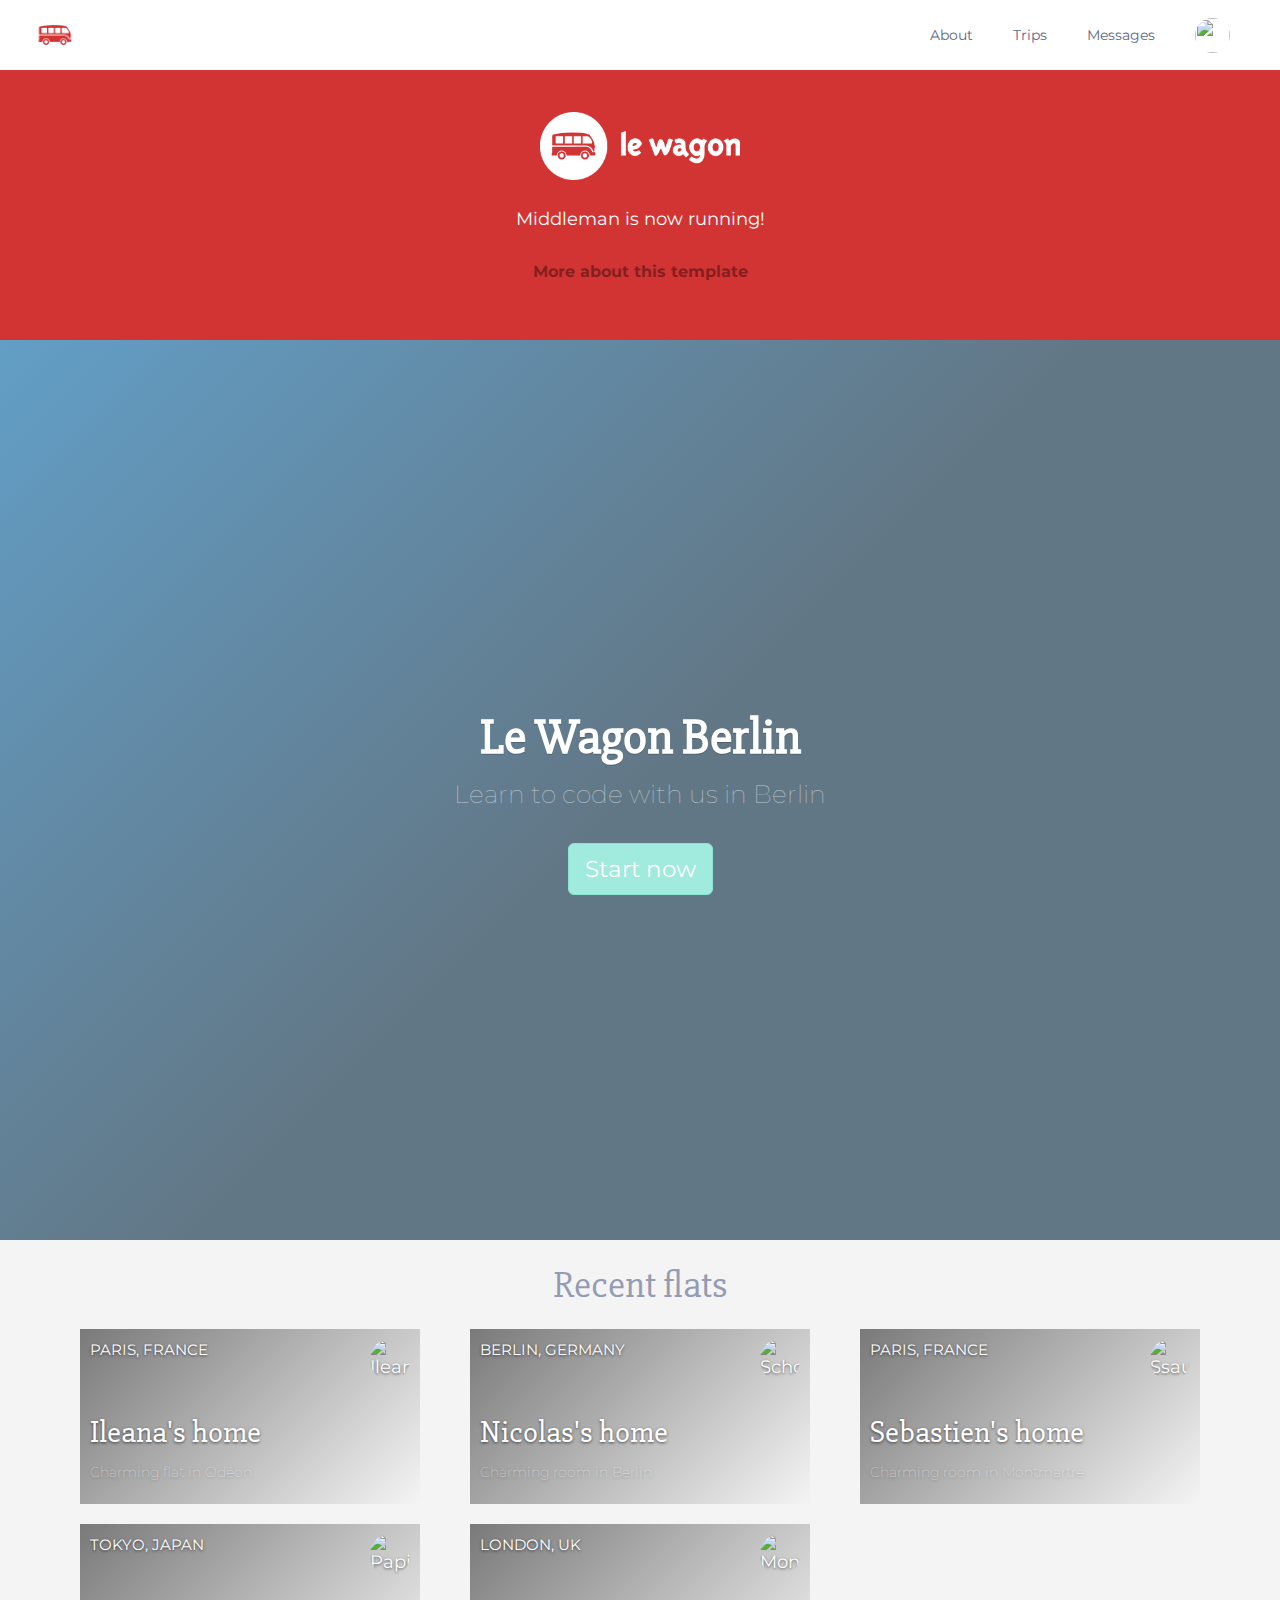
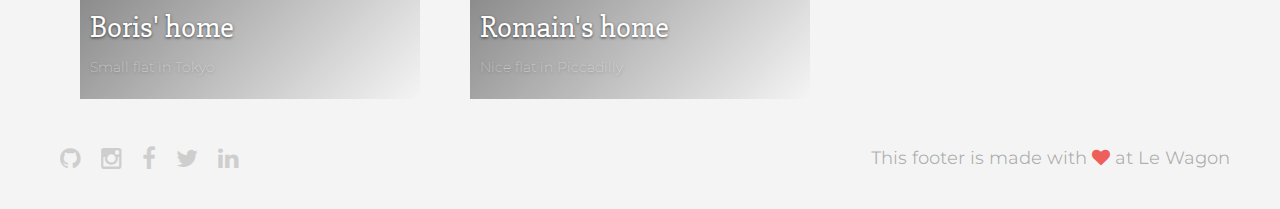
==== commit 773c7544: "Automated commit at 2018-07-30 13:29:15 UTC by middleman-deploy 2.0.0-alpha" ====
--- a/index.html
+++ b/index.html
@@ -7,7 +7,7 @@
           content="width=device-width, initial-scale=1, shrink-to-fit=no">
     <!-- Use the title from a page's frontmatter if it has one -->
     <title>Le Wagon - Middleman</title>
-    <link href="stylesheets/application-6f616fcf.css" rel="stylesheet" />
+    <link href="stylesheets/application-75bac01a.css" rel="stylesheet" />
     <script src="javascripts/application-93de88c9.js"></script>
     <link href="images/favicon-f15af148.png" rel="icon" type="image/png" />
   </head>
@@ -63,6 +63,8 @@
     </p>
   </div>
 
+
+
 </div>
 
                       <!-- Page content is injected here -->
@@ -75,14 +77,65 @@
 </div>
 
 
-    <div class="card" style="background-image: linear-gradient(rgba(0,0,0,0.3), rgba(0,0,0,0.2)), url('https://kitt.lewagon.com/placeholder/cities/shanghai');">
-  <div class="card-category">Popular</div>
-  <div class="card-description">
-    <h2>Le Wagon Shanghai</h2>
-    <p>Very cool city, the best</p>
+    <div class="container" id="home-flats">
+  <h2 class="text-center">Recent flats</h2>
+  <div class="row">
+      <div class="col-xs-12 col-sm-6 col-md-4">
+        <div class="card" style="background-image: linear-gradient(-225deg, rgba(0,0,0,0.5) 0%, rgba(0,0,0,0) 100%), url('https://kitt.lewagon.com/placeholder/cities/paris');">
+          <div class="card-category">Paris, France</div>
+          <div class="card-description">
+            <h3>Ileana's home</h3>
+            <p>Charming flat in Odéon</p>
+          </div>
+          <img src="https://kitt.lewagon.com/placeholder/users/ileanah" class="card-user" alt="Ileanah" />
+          <a href="flats/ileanah.html" class="card-link"></a>
+        </div>
+      </div>
+      <div class="col-xs-12 col-sm-6 col-md-4">
+        <div class="card" style="background-image: linear-gradient(-225deg, rgba(0,0,0,0.5) 0%, rgba(0,0,0,0) 100%), url('https://kitt.lewagon.com/placeholder/cities/berlin');">
+          <div class="card-category">Berlin, Germany</div>
+          <div class="card-description">
+            <h3>Nicolas's home</h3>
+            <p>Charming room in Berlin</p>
+          </div>
+          <img src="https://kitt.lewagon.com/placeholder/users/schorlo" class="card-user" alt="Schorlo" />
+          <a href="flats/schorlo.html" class="card-link"></a>
+        </div>
+      </div>
+      <div class="col-xs-12 col-sm-6 col-md-4">
+        <div class="card" style="background-image: linear-gradient(-225deg, rgba(0,0,0,0.5) 0%, rgba(0,0,0,0) 100%), url('https://kitt.lewagon.com/placeholder/cities/paris');">
+          <div class="card-category">Paris, France</div>
+          <div class="card-description">
+            <h3>Sebastien's home</h3>
+            <p>Charming room in Montmartre</p>
+          </div>
+          <img src="https://kitt.lewagon.com/placeholder/users/ssaunier" class="card-user" alt="Ssaunier" />
+          <a href="flats/ssaunier.html" class="card-link"></a>
+        </div>
+      </div>
+      <div class="col-xs-12 col-sm-6 col-md-4">
+        <div class="card" style="background-image: linear-gradient(-225deg, rgba(0,0,0,0.5) 0%, rgba(0,0,0,0) 100%), url('https://kitt.lewagon.com/placeholder/cities/tokyo');">
+          <div class="card-category">Tokyo, Japan</div>
+          <div class="card-description">
+            <h3>Boris' home</h3>
+            <p>Small flat in Tokyo</p>
+          </div>
+          <img src="https://kitt.lewagon.com/placeholder/users/papillard" class="card-user" alt="Papillard" />
+          <a href="flats/papillard.html" class="card-link"></a>
+        </div>
+      </div>
+      <div class="col-xs-12 col-sm-6 col-md-4">
+        <div class="card" style="background-image: linear-gradient(-225deg, rgba(0,0,0,0.5) 0%, rgba(0,0,0,0) 100%), url('https://kitt.lewagon.com/placeholder/cities/london');">
+          <div class="card-category">London, UK</div>
+          <div class="card-description">
+            <h3>Romain's home</h3>
+            <p>Nice flat in Piccadilly</p>
+          </div>
+          <img src="https://kitt.lewagon.com/placeholder/users/monsieurpaillard" class="card-user" alt="Monsieurpaillard" />
+          <a href="flats/monsieurpaillard.html" class="card-link"></a>
+        </div>
+      </div>
   </div>
-  <img class="card-user" src="https://kitt.lewagon.com/placeholder/users/tgenaitay">
-  <a class="card-link" href="#" ></a>
 </div>
 
 
--- a/stylesheets/application-75bac01a.css
+++ b/stylesheets/application-75bac01a.css
@@ -0,0 +1,8 @@
+@import url("https://fonts.googleapis.com/css?family=Montserrat|Slabo+27px");/*!
+ * Bootstrap v3.3.7 (http://getbootstrap.com)
+ * Copyright 2011-2016 Twitter, Inc.
+ * Licensed under MIT (https://github.com/twbs/bootstrap/blob/master/LICENSE)
+ *//*! normalize.css v3.0.3 | MIT License | github.com/necolas/normalize.css */html{font-family:sans-serif;-ms-text-size-adjust:100%;-webkit-text-size-adjust:100%}body{margin:0}article,aside,details,figcaption,figure,footer,header,hgroup,main,menu,nav,section,summary{display:block}audio,canvas,progress,video{display:inline-block;vertical-align:baseline}audio:not([controls]){display:none;height:0}[hidden],template{display:none}a{background-color:transparent}a:active,a:hover{outline:0}abbr[title]{border-bottom:1px dotted}b,strong{font-weight:bold}dfn{font-style:italic}h1{font-size:2em;margin:0.67em 0}mark{background:#ff0;color:#000}small{font-size:80%}sub,sup{font-size:75%;line-height:0;position:relative;vertical-align:baseline}sup{top:-0.5em}sub{bottom:-0.25em}img{border:0}svg:not(:root){overflow:hidden}figure{margin:1em 40px}hr{-webkit-box-sizing:content-box;box-sizing:content-box;height:0}pre{overflow:auto}code,kbd,pre,samp{font-family:monospace, monospace;font-size:1em}button,input,optgroup,select,textarea{color:inherit;font:inherit;margin:0}button{overflow:visible}button,select{text-transform:none}button,html input[type="button"],input[type="reset"],input[type="submit"]{-webkit-appearance:button;cursor:pointer}button[disabled],html input[disabled]{cursor:default}button::-moz-focus-inner,input::-moz-focus-inner{border:0;padding:0}input{line-height:normal}input[type="checkbox"],input[type="radio"]{-webkit-box-sizing:border-box;box-sizing:border-box;padding:0}input[type="number"]::-webkit-inner-spin-button,input[type="number"]::-webkit-outer-spin-button{height:auto}input[type="search"]{-webkit-appearance:textfield;-webkit-box-sizing:content-box;box-sizing:content-box}input[type="search"]::-webkit-search-cancel-button,input[type="search"]::-webkit-search-decoration{-webkit-appearance:none}fieldset{border:1px solid #c0c0c0;margin:0 2px;padding:0.35em 0.625em 0.75em}legend{border:0;padding:0}textarea{overflow:auto}optgroup{font-weight:bold}table{border-collapse:collapse;border-spacing:0}td,th{padding:0}/*! Source: https://github.com/h5bp/html5-boilerplate/blob/master/src/css/main.css */@media print{*,*:before,*:after{background:transparent !important;color:#000 !important;-webkit-box-shadow:none !important;box-shadow:none !important;text-shadow:none !important}a,a:visited{text-decoration:underline}a[href]:after{content:" (" attr(href) ")"}abbr[title]:after{content:" (" attr(title) ")"}a[href^="#"]:after,a[href^="javascript:"]:after{content:""}pre,blockquote{border:1px solid #999;page-break-inside:avoid}thead{display:table-header-group}tr,img{page-break-inside:avoid}img{max-width:100% !important}p,h2,h3{orphans:3;widows:3}h2,h3{page-break-after:avoid}.navbar{display:none}.btn>.caret,.dropup>.btn>.caret{border-top-color:#000 !important}.label{border:1px solid #000}.table{border-collapse:collapse !important}.table td,.table th{background-color:#fff !important}.table-bordered th,.table-bordered td{border:1px solid #ddd !important}}@font-face{font-family:'Glyphicons Halflings';src:url("../assets/bootstrap/glyphicons-halflings-regular-86b6f62b.eot");src:url("../assets/bootstrap/glyphicons-halflings-regular-86b6f62b.eot?#iefix") format("embedded-opentype"),url("../assets/bootstrap/glyphicons-halflings-regular-ca35b697.woff2") format("woff2"),url("../assets/bootstrap/glyphicons-halflings-regular-278e49a8.woff") format("woff"),url("../assets/bootstrap/glyphicons-halflings-regular-44bc1850.ttf") format("truetype"),url("../assets/bootstrap/glyphicons-halflings-regular-de51a849.svg#glyphicons_halflingsregular") format("svg")}.glyphicon{position:relative;top:1px;display:inline-block;font-family:'Glyphicons Halflings';font-style:normal;font-weight:normal;line-height:1;-webkit-font-smoothing:antialiased;-moz-osx-font-smoothing:grayscale}.glyphicon-asterisk:before{content:"\002a"}.glyphicon-plus:before{content:"\002b"}.glyphicon-euro:before,.glyphicon-eur:before{content:"\20ac"}.glyphicon-minus:before{content:"\2212"}.glyphicon-cloud:before{content:"\2601"}.glyphicon-envelope:before{content:"\2709"}.glyphicon-pencil:before{content:"\270f"}.glyphicon-glass:before{content:"\e001"}.glyphicon-music:before{content:"\e002"}.glyphicon-search:before{content:"\e003"}.glyphicon-heart:before{content:"\e005"}.glyphicon-star:before{content:"\e006"}.glyphicon-star-empty:before{content:"\e007"}.glyphicon-user:before{content:"\e008"}.glyphicon-film:before{content:"\e009"}.glyphicon-th-large:before{content:"\e010"}.glyphicon-th:before{content:"\e011"}.glyphicon-th-list:before{content:"\e012"}.glyphicon-ok:before{content:"\e013"}.glyphicon-remove:before{content:"\e014"}.glyphicon-zoom-in:before{content:"\e015"}.glyphicon-zoom-out:before{content:"\e016"}.glyphicon-off:before{content:"\e017"}.glyphicon-signal:before{content:"\e018"}.glyphicon-cog:before{content:"\e019"}.glyphicon-trash:before{content:"\e020"}.glyphicon-home:before{content:"\e021"}.glyphicon-file:before{content:"\e022"}.glyphicon-time:before{content:"\e023"}.glyphicon-road:before{content:"\e024"}.glyphicon-download-alt:before{content:"\e025"}.glyphicon-download:before{content:"\e026"}.glyphicon-upload:before{content:"\e027"}.glyphicon-inbox:before{content:"\e028"}.glyphicon-play-circle:before{content:"\e029"}.glyphicon-repeat:before{content:"\e030"}.glyphicon-refresh:before{content:"\e031"}.glyphicon-list-alt:before{content:"\e032"}.glyphicon-lock:before{content:"\e033"}.glyphicon-flag:before{content:"\e034"}.glyphicon-headphones:before{content:"\e035"}.glyphicon-volume-off:before{content:"\e036"}.glyphicon-volume-down:before{content:"\e037"}.glyphicon-volume-up:before{content:"\e038"}.glyphicon-qrcode:before{content:"\e039"}.glyphicon-barcode:before{content:"\e040"}.glyphicon-tag:before{content:"\e041"}.glyphicon-tags:before{content:"\e042"}.glyphicon-book:before{content:"\e043"}.glyphicon-bookmark:before{content:"\e044"}.glyphicon-print:before{content:"\e045"}.glyphicon-camera:before{content:"\e046"}.glyphicon-font:before{content:"\e047"}.glyphicon-bold:before{content:"\e048"}.glyphicon-italic:before{content:"\e049"}.glyphicon-text-height:before{content:"\e050"}.glyphicon-text-width:before{content:"\e051"}.glyphicon-align-left:before{content:"\e052"}.glyphicon-align-center:before{content:"\e053"}.glyphicon-align-right:before{content:"\e054"}.glyphicon-align-justify:before{content:"\e055"}.glyphicon-list:before{content:"\e056"}.glyphicon-indent-left:before{content:"\e057"}.glyphicon-indent-right:before{content:"\e058"}.glyphicon-facetime-video:before{content:"\e059"}.glyphicon-picture:before{content:"\e060"}.glyphicon-map-marker:before{content:"\e062"}.glyphicon-adjust:before{content:"\e063"}.glyphicon-tint:before{content:"\e064"}.glyphicon-edit:before{content:"\e065"}.glyphicon-share:before{content:"\e066"}.glyphicon-check:before{content:"\e067"}.glyphicon-move:before{content:"\e068"}.glyphicon-step-backward:before{content:"\e069"}.glyphicon-fast-backward:before{content:"\e070"}.glyphicon-backward:before{content:"\e071"}.glyphicon-play:before{content:"\e072"}.glyphicon-pause:before{content:"\e073"}.glyphicon-stop:before{content:"\e074"}.glyphicon-forward:before{content:"\e075"}.glyphicon-fast-forward:before{content:"\e076"}.glyphicon-step-forward:before{content:"\e077"}.glyphicon-eject:before{content:"\e078"}.glyphicon-chevron-left:before{content:"\e079"}.glyphicon-chevron-right:before{content:"\e080"}.glyphicon-plus-sign:before{content:"\e081"}.glyphicon-minus-sign:before{content:"\e082"}.glyphicon-remove-sign:before{content:"\e083"}.glyphicon-ok-sign:before{content:"\e084"}.glyphicon-question-sign:before{content:"\e085"}.glyphicon-info-sign:before{content:"\e086"}.glyphicon-screenshot:before{content:"\e087"}.glyphicon-remove-circle:before{content:"\e088"}.glyphicon-ok-circle:before{content:"\e089"}.glyphicon-ban-circle:before{content:"\e090"}.glyphicon-arrow-left:before{content:"\e091"}.glyphicon-arrow-right:before{content:"\e092"}.glyphicon-arrow-up:before{content:"\e093"}.glyphicon-arrow-down:before{content:"\e094"}.glyphicon-share-alt:before{content:"\e095"}.glyphicon-resize-full:before{content:"\e096"}.glyphicon-resize-small:before{content:"\e097"}.glyphicon-exclamation-sign:before{content:"\e101"}.glyphicon-gift:before{content:"\e102"}.glyphicon-leaf:before{content:"\e103"}.glyphicon-fire:before{content:"\e104"}.glyphicon-eye-open:before{content:"\e105"}.glyphicon-eye-close:before{content:"\e106"}.glyphicon-warning-sign:before{content:"\e107"}.glyphicon-plane:before{content:"\e108"}.glyphicon-calendar:before{content:"\e109"}.glyphicon-random:before{content:"\e110"}.glyphicon-comment:before{content:"\e111"}.glyphicon-magnet:before{content:"\e112"}.glyphicon-chevron-up:before{content:"\e113"}.glyphicon-chevron-down:before{content:"\e114"}.glyphicon-retweet:before{content:"\e115"}.glyphicon-shopping-cart:before{content:"\e116"}.glyphicon-folder-close:before{content:"\e117"}.glyphicon-folder-open:before{content:"\e118"}.glyphicon-resize-vertical:before{content:"\e119"}.glyphicon-resize-horizontal:before{content:"\e120"}.glyphicon-hdd:before{content:"\e121"}.glyphicon-bullhorn:before{content:"\e122"}.glyphicon-bell:before{content:"\e123"}.glyphicon-certificate:before{content:"\e124"}.glyphicon-thumbs-up:before{content:"\e125"}.glyphicon-thumbs-down:before{content:"\e126"}.glyphicon-hand-right:before{content:"\e127"}.glyphicon-hand-left:before{content:"\e128"}.glyphicon-hand-up:before{content:"\e129"}.glyphicon-hand-down:before{content:"\e130"}.glyphicon-circle-arrow-right:before{content:"\e131"}.glyphicon-circle-arrow-left:before{content:"\e132"}.glyphicon-circle-arrow-up:before{content:"\e133"}.glyphicon-circle-arrow-down:before{content:"\e134"}.glyphicon-globe:before{content:"\e135"}.glyphicon-wrench:before{content:"\e136"}.glyphicon-tasks:before{content:"\e137"}.glyphicon-filter:before{content:"\e138"}.glyphicon-briefcase:before{content:"\e139"}.glyphicon-fullscreen:before{content:"\e140"}.glyphicon-dashboard:before{content:"\e141"}.glyphicon-paperclip:before{content:"\e142"}.glyphicon-heart-empty:before{content:"\e143"}.glyphicon-link:before{content:"\e144"}.glyphicon-phone:before{content:"\e145"}.glyphicon-pushpin:before{content:"\e146"}.glyphicon-usd:before{content:"\e148"}.glyphicon-gbp:before{content:"\e149"}.glyphicon-sort:before{content:"\e150"}.glyphicon-sort-by-alphabet:before{content:"\e151"}.glyphicon-sort-by-alphabet-alt:before{content:"\e152"}.glyphicon-sort-by-order:before{content:"\e153"}.glyphicon-sort-by-order-alt:before{content:"\e154"}.glyphicon-sort-by-attributes:before{content:"\e155"}.glyphicon-sort-by-attributes-alt:before{content:"\e156"}.glyphicon-unchecked:before{content:"\e157"}.glyphicon-expand:before{content:"\e158"}.glyphicon-collapse-down:before{content:"\e159"}.glyphicon-collapse-up:before{content:"\e160"}.glyphicon-log-in:before{content:"\e161"}.glyphicon-flash:before{content:"\e162"}.glyphicon-log-out:before{content:"\e163"}.glyphicon-new-window:before{content:"\e164"}.glyphicon-record:before{content:"\e165"}.glyphicon-save:before{content:"\e166"}.glyphicon-open:before{content:"\e167"}.glyphicon-saved:before{content:"\e168"}.glyphicon-import:before{content:"\e169"}.glyphicon-export:before{content:"\e170"}.glyphicon-send:before{content:"\e171"}.glyphicon-floppy-disk:before{content:"\e172"}.glyphicon-floppy-saved:before{content:"\e173"}.glyphicon-floppy-remove:before{content:"\e174"}.glyphicon-floppy-save:before{content:"\e175"}.glyphicon-floppy-open:before{content:"\e176"}.glyphicon-credit-card:before{content:"\e177"}.glyphicon-transfer:before{content:"\e178"}.glyphicon-cutlery:before{content:"\e179"}.glyphicon-header:before{content:"\e180"}.glyphicon-compressed:before{content:"\e181"}.glyphicon-earphone:before{content:"\e182"}.glyphicon-phone-alt:before{content:"\e183"}.glyphicon-tower:before{content:"\e184"}.glyphicon-stats:before{content:"\e185"}.glyphicon-sd-video:before{content:"\e186"}.glyphicon-hd-video:before{content:"\e187"}.glyphicon-subtitles:before{content:"\e188"}.glyphicon-sound-stereo:before{content:"\e189"}.glyphicon-sound-dolby:before{content:"\e190"}.glyphicon-sound-5-1:before{content:"\e191"}.glyphicon-sound-6-1:before{content:"\e192"}.glyphicon-sound-7-1:before{content:"\e193"}.glyphicon-copyright-mark:before{content:"\e194"}.glyphicon-registration-mark:before{content:"\e195"}.glyphicon-cloud-download:before{content:"\e197"}.glyphicon-cloud-upload:before{content:"\e198"}.glyphicon-tree-conifer:before{content:"\e199"}.glyphicon-tree-deciduous:before{content:"\e200"}.glyphicon-cd:before{content:"\e201"}.glyphicon-save-file:before{content:"\e202"}.glyphicon-open-file:before{content:"\e203"}.glyphicon-level-up:before{content:"\e204"}.glyphicon-copy:before{content:"\e205"}.glyphicon-paste:before{content:"\e206"}.glyphicon-alert:before{content:"\e209"}.glyphicon-equalizer:before{content:"\e210"}.glyphicon-king:before{content:"\e211"}.glyphicon-queen:before{content:"\e212"}.glyphicon-pawn:before{content:"\e213"}.glyphicon-bishop:before{content:"\e214"}.glyphicon-knight:before{content:"\e215"}.glyphicon-baby-formula:before{content:"\e216"}.glyphicon-tent:before{content:"\26fa"}.glyphicon-blackboard:before{content:"\e218"}.glyphicon-bed:before{content:"\e219"}.glyphicon-apple:before{content:"\f8ff"}.glyphicon-erase:before{content:"\e221"}.glyphicon-hourglass:before{content:"\231b"}.glyphicon-lamp:before{content:"\e223"}.glyphicon-duplicate:before{content:"\e224"}.glyphicon-piggy-bank:before{content:"\e225"}.glyphicon-scissors:before{content:"\e226"}.glyphicon-bitcoin:before{content:"\e227"}.glyphicon-btc:before{content:"\e227"}.glyphicon-xbt:before{content:"\e227"}.glyphicon-yen:before{content:"\00a5"}.glyphicon-jpy:before{content:"\00a5"}.glyphicon-ruble:before{content:"\20bd"}.glyphicon-rub:before{content:"\20bd"}.glyphicon-scale:before{content:"\e230"}.glyphicon-ice-lolly:before{content:"\e231"}.glyphicon-ice-lolly-tasted:before{content:"\e232"}.glyphicon-education:before{content:"\e233"}.glyphicon-option-horizontal:before{content:"\e234"}.glyphicon-option-vertical:before{content:"\e235"}.glyphicon-menu-hamburger:before{content:"\e236"}.glyphicon-modal-window:before{content:"\e237"}.glyphicon-oil:before{content:"\e238"}.glyphicon-grain:before{content:"\e239"}.glyphicon-sunglasses:before{content:"\e240"}.glyphicon-text-size:before{content:"\e241"}.glyphicon-text-color:before{content:"\e242"}.glyphicon-text-background:before{content:"\e243"}.glyphicon-object-align-top:before{content:"\e244"}.glyphicon-object-align-bottom:before{content:"\e245"}.glyphicon-object-align-horizontal:before{content:"\e246"}.glyphicon-object-align-left:before{content:"\e247"}.glyphicon-object-align-vertical:before{content:"\e248"}.glyphicon-object-align-right:before{content:"\e249"}.glyphicon-triangle-right:before{content:"\e250"}.glyphicon-triangle-left:before{content:"\e251"}.glyphicon-triangle-bottom:before{content:"\e252"}.glyphicon-triangle-top:before{content:"\e253"}.glyphicon-console:before{content:"\e254"}.glyphicon-superscript:before{content:"\e255"}.glyphicon-subscript:before{content:"\e256"}.glyphicon-menu-left:before{content:"\e257"}.glyphicon-menu-right:before{content:"\e258"}.glyphicon-menu-down:before{content:"\e259"}.glyphicon-menu-up:before{content:"\e260"}*{-webkit-box-sizing:border-box;box-sizing:border-box}*:before,*:after{-webkit-box-sizing:border-box;box-sizing:border-box}html{font-size:10px;-webkit-tap-highlight-color:transparent}body{font-family:"Montserrat", "Helvetica", "sans-serif";font-size:18px;line-height:1.42857143;color:#939cb3;background-color:#F4F4F4}input,button,select,textarea{font-family:inherit;font-size:inherit;line-height:inherit}a{color:#A0EADE;text-decoration:none}a:hover,a:focus{color:#61dcc8;text-decoration:underline}a:focus{outline:5px auto -webkit-focus-ring-color;outline-offset:-2px}figure{margin:0}img{vertical-align:middle}.img-responsive{display:block;max-width:100%;height:auto}.img-rounded{border-radius:6px}.img-thumbnail{padding:4px;line-height:1.42857143;background-color:#F4F4F4;border:1px solid #ddd;border-radius:3px;-webkit-transition:all 0.2s ease-in-out;transition:all 0.2s ease-in-out;display:inline-block;max-width:100%;height:auto}.img-circle{border-radius:50%}hr{margin-top:25px;margin-bottom:25px;border:0;border-top:1px solid white}.sr-only{position:absolute;width:1px;height:1px;margin:-1px;padding:0;overflow:hidden;clip:rect(0, 0, 0, 0);border:0}.sr-only-focusable:active,.sr-only-focusable:focus{position:static;width:auto;height:auto;margin:0;overflow:visible;clip:auto}[role="button"]{cursor:pointer}h1,h2,h3,h4,h5,h6,.h1,.h2,.h3,.h4,.h5,.h6{font-family:"Slabo 27px", "Helvetica", "sans-serif";font-weight:500;line-height:1.1;color:inherit}h1 small,h1 .small,h2 small,h2 .small,h3 small,h3 .small,h4 small,h4 .small,h5 small,h5 .small,h6 small,h6 .small,.h1 small,.h1 .small,.h2 small,.h2 .small,.h3 small,.h3 .small,.h4 small,.h4 .small,.h5 small,.h5 .small,.h6 small,.h6 .small{font-weight:normal;line-height:1;color:#e3e5eb}h1,.h1,h2,.h2,h3,.h3{margin-top:25px;margin-bottom:12.5px}h1 small,h1 .small,.h1 small,.h1 .small,h2 small,h2 .small,.h2 small,.h2 .small,h3 small,h3 .small,.h3 small,.h3 .small{font-size:65%}h4,.h4,h5,.h5,h6,.h6{margin-top:12.5px;margin-bottom:12.5px}h4 small,h4 .small,.h4 small,.h4 .small,h5 small,h5 .small,.h5 small,.h5 .small,h6 small,h6 .small,.h6 small,.h6 .small{font-size:75%}h1,.h1{font-size:46px}h2,.h2{font-size:38px}h3,.h3{font-size:31px}h4,.h4{font-size:23px}h5,.h5{font-size:18px}h6,.h6{font-size:16px}p{margin:0 0 12.5px}.lead{margin-bottom:25px;font-size:20px;font-weight:300;line-height:1.4}@media (min-width: 768px){.lead{font-size:27px}}small,.small{font-size:88%}mark,.mark{background-color:#fcf8e3;padding:.2em}.text-left{text-align:left}.text-right{text-align:right}.text-center{text-align:center}.text-justify{text-align:justify}.text-nowrap{white-space:nowrap}.text-lowercase{text-transform:lowercase}.text-uppercase,.initialism{text-transform:uppercase}.text-capitalize{text-transform:capitalize}.text-muted{color:#e3e5eb}.text-primary{color:#A0EADE}a.text-primary:hover,a.text-primary:focus{color:#76e1cf}.text-success{color:#3c763d}a.text-success:hover,a.text-success:focus{color:#2b542c}.text-info{color:#31708f}a.text-info:hover,a.text-info:focus{color:#245269}.text-warning{color:#8a6d3b}a.text-warning:hover,a.text-warning:focus{color:#66512c}.text-danger{color:#a94442}a.text-danger:hover,a.text-danger:focus{color:#843534}.bg-primary{color:#fff}.bg-primary{background-color:#A0EADE}a.bg-primary:hover,a.bg-primary:focus{background-color:#76e1cf}.bg-success{background-color:#dff0d8}a.bg-success:hover,a.bg-success:focus{background-color:#c1e2b3}.bg-info{background-color:#d9edf7}a.bg-info:hover,a.bg-info:focus{background-color:#afd9ee}.bg-warning{background-color:#fcf8e3}a.bg-warning:hover,a.bg-warning:focus{background-color:#f7ecb5}.bg-danger{background-color:#f2dede}a.bg-danger:hover,a.bg-danger:focus{background-color:#e4b9b9}.page-header{padding-bottom:11.5px;margin:50px 0 25px;border-bottom:1px solid white}ul,ol{margin-top:0;margin-bottom:12.5px}ul ul,ul ol,ol ul,ol ol{margin-bottom:0}.list-unstyled{padding-left:0;list-style:none}.list-inline{padding-left:0;list-style:none;margin-left:-5px}.list-inline>li{display:inline-block;padding-left:5px;padding-right:5px}dl{margin-top:0;margin-bottom:25px}dt,dd{line-height:1.42857143}dt{font-weight:bold}dd{margin-left:0}.dl-horizontal dd:before,.dl-horizontal dd:after{content:" ";display:table}.dl-horizontal dd:after{clear:both}@media (min-width: 768px){.dl-horizontal dt{float:left;width:160px;clear:left;text-align:right;overflow:hidden;text-overflow:ellipsis;white-space:nowrap}.dl-horizontal dd{margin-left:180px}}abbr[title],abbr[data-original-title]{cursor:help;border-bottom:1px dotted #e3e5eb}.initialism{font-size:90%}blockquote{padding:12.5px 25px;margin:0 0 25px;font-size:22.5px;border-left:5px solid white}blockquote p:last-child,blockquote ul:last-child,blockquote ol:last-child{margin-bottom:0}blockquote footer,blockquote small,blockquote .small{display:block;font-size:80%;line-height:1.42857143;color:#e3e5eb}blockquote footer:before,blockquote small:before,blockquote .small:before{content:'\2014 \00A0'}.blockquote-reverse,blockquote.pull-right{padding-right:15px;padding-left:0;border-right:5px solid white;border-left:0;text-align:right}.blockquote-reverse footer:before,.blockquote-reverse small:before,.blockquote-reverse .small:before,blockquote.pull-right footer:before,blockquote.pull-right small:before,blockquote.pull-right .small:before{content:''}.blockquote-reverse footer:after,.blockquote-reverse small:after,.blockquote-reverse .small:after,blockquote.pull-right footer:after,blockquote.pull-right small:after,blockquote.pull-right .small:after{content:'\00A0 \2014'}address{margin-bottom:25px;font-style:normal;line-height:1.42857143}code,kbd,pre,samp{font-family:Menlo, Monaco, Consolas, "Courier New", monospace}code{padding:2px 4px;font-size:90%;color:#c7254e;background-color:#f9f2f4;border-radius:3px}kbd{padding:2px 4px;font-size:90%;color:#fff;background-color:#333;border-radius:2px;-webkit-box-shadow:inset 0 -1px 0 rgba(0,0,0,0.25);box-shadow:inset 0 -1px 0 rgba(0,0,0,0.25)}kbd kbd{padding:0;font-size:100%;font-weight:bold;-webkit-box-shadow:none;box-shadow:none}pre{display:block;padding:12px;margin:0 0 12.5px;font-size:17px;line-height:1.42857143;word-break:break-all;word-wrap:break-word;color:#939cb3;background-color:#f5f5f5;border:1px solid #ccc;border-radius:3px}pre code{padding:0;font-size:inherit;color:inherit;white-space:pre-wrap;background-color:transparent;border-radius:0}.pre-scrollable{max-height:340px;overflow-y:scroll}.container{margin-right:auto;margin-left:auto;padding-left:15px;padding-right:15px}.container:before,.container:after{content:" ";display:table}.container:after{clear:both}@media (min-width: 768px){.container{width:750px}}@media (min-width: 992px){.container{width:970px}}@media (min-width: 1200px){.container{width:1170px}}.container-fluid{margin-right:auto;margin-left:auto;padding-left:15px;padding-right:15px}.container-fluid:before,.container-fluid:after{content:" ";display:table}.container-fluid:after{clear:both}.row{margin-left:-15px;margin-right:-15px}.row:before,.row:after{content:" ";display:table}.row:after{clear:both}.col-xs-1,.col-sm-1,.col-md-1,.col-lg-1,.col-xs-2,.col-sm-2,.col-md-2,.col-lg-2,.col-xs-3,.col-sm-3,.col-md-3,.col-lg-3,.col-xs-4,.col-sm-4,.col-md-4,.col-lg-4,.col-xs-5,.col-sm-5,.col-md-5,.col-lg-5,.col-xs-6,.col-sm-6,.col-md-6,.col-lg-6,.col-xs-7,.col-sm-7,.col-md-7,.col-lg-7,.col-xs-8,.col-sm-8,.col-md-8,.col-lg-8,.col-xs-9,.col-sm-9,.col-md-9,.col-lg-9,.col-xs-10,.col-sm-10,.col-md-10,.col-lg-10,.col-xs-11,.col-sm-11,.col-md-11,.col-lg-11,.col-xs-12,.col-sm-12,.col-md-12,.col-lg-12{position:relative;min-height:1px;padding-left:15px;padding-right:15px}.col-xs-1,.col-xs-2,.col-xs-3,.col-xs-4,.col-xs-5,.col-xs-6,.col-xs-7,.col-xs-8,.col-xs-9,.col-xs-10,.col-xs-11,.col-xs-12{float:left}.col-xs-1{width:8.33333333%}.col-xs-2{width:16.66666667%}.col-xs-3{width:25%}.col-xs-4{width:33.33333333%}.col-xs-5{width:41.66666667%}.col-xs-6{width:50%}.col-xs-7{width:58.33333333%}.col-xs-8{width:66.66666667%}.col-xs-9{width:75%}.col-xs-10{width:83.33333333%}.col-xs-11{width:91.66666667%}.col-xs-12{width:100%}.col-xs-pull-0{right:auto}.col-xs-pull-1{right:8.33333333%}.col-xs-pull-2{right:16.66666667%}.col-xs-pull-3{right:25%}.col-xs-pull-4{right:33.33333333%}.col-xs-pull-5{right:41.66666667%}.col-xs-pull-6{right:50%}.col-xs-pull-7{right:58.33333333%}.col-xs-pull-8{right:66.66666667%}.col-xs-pull-9{right:75%}.col-xs-pull-10{right:83.33333333%}.col-xs-pull-11{right:91.66666667%}.col-xs-pull-12{right:100%}.col-xs-push-0{left:auto}.col-xs-push-1{left:8.33333333%}.col-xs-push-2{left:16.66666667%}.col-xs-push-3{left:25%}.col-xs-push-4{left:33.33333333%}.col-xs-push-5{left:41.66666667%}.col-xs-push-6{left:50%}.col-xs-push-7{left:58.33333333%}.col-xs-push-8{left:66.66666667%}.col-xs-push-9{left:75%}.col-xs-push-10{left:83.33333333%}.col-xs-push-11{left:91.66666667%}.col-xs-push-12{left:100%}.col-xs-offset-0{margin-left:0%}.col-xs-offset-1{margin-left:8.33333333%}.col-xs-offset-2{margin-left:16.66666667%}.col-xs-offset-3{margin-left:25%}.col-xs-offset-4{margin-left:33.33333333%}.col-xs-offset-5{margin-left:41.66666667%}.col-xs-offset-6{margin-left:50%}.col-xs-offset-7{margin-left:58.33333333%}.col-xs-offset-8{margin-left:66.66666667%}.col-xs-offset-9{margin-left:75%}.col-xs-offset-10{margin-left:83.33333333%}.col-xs-offset-11{margin-left:91.66666667%}.col-xs-offset-12{margin-left:100%}@media (min-width: 768px){.col-sm-1,.col-sm-2,.col-sm-3,.col-sm-4,.col-sm-5,.col-sm-6,.col-sm-7,.col-sm-8,.col-sm-9,.col-sm-10,.col-sm-11,.col-sm-12{float:left}.col-sm-1{width:8.33333333%}.col-sm-2{width:16.66666667%}.col-sm-3{width:25%}.col-sm-4{width:33.33333333%}.col-sm-5{width:41.66666667%}.col-sm-6{width:50%}.col-sm-7{width:58.33333333%}.col-sm-8{width:66.66666667%}.col-sm-9{width:75%}.col-sm-10{width:83.33333333%}.col-sm-11{width:91.66666667%}.col-sm-12{width:100%}.col-sm-pull-0{right:auto}.col-sm-pull-1{right:8.33333333%}.col-sm-pull-2{right:16.66666667%}.col-sm-pull-3{right:25%}.col-sm-pull-4{right:33.33333333%}.col-sm-pull-5{right:41.66666667%}.col-sm-pull-6{right:50%}.col-sm-pull-7{right:58.33333333%}.col-sm-pull-8{right:66.66666667%}.col-sm-pull-9{right:75%}.col-sm-pull-10{right:83.33333333%}.col-sm-pull-11{right:91.66666667%}.col-sm-pull-12{right:100%}.col-sm-push-0{left:auto}.col-sm-push-1{left:8.33333333%}.col-sm-push-2{left:16.66666667%}.col-sm-push-3{left:25%}.col-sm-push-4{left:33.33333333%}.col-sm-push-5{left:41.66666667%}.col-sm-push-6{left:50%}.col-sm-push-7{left:58.33333333%}.col-sm-push-8{left:66.66666667%}.col-sm-push-9{left:75%}.col-sm-push-10{left:83.33333333%}.col-sm-push-11{left:91.66666667%}.col-sm-push-12{left:100%}.col-sm-offset-0{margin-left:0%}.col-sm-offset-1{margin-left:8.33333333%}.col-sm-offset-2{margin-left:16.66666667%}.col-sm-offset-3{margin-left:25%}.col-sm-offset-4{margin-left:33.33333333%}.col-sm-offset-5{margin-left:41.66666667%}.col-sm-offset-6{margin-left:50%}.col-sm-offset-7{margin-left:58.33333333%}.col-sm-offset-8{margin-left:66.66666667%}.col-sm-offset-9{margin-left:75%}.col-sm-offset-10{margin-left:83.33333333%}.col-sm-offset-11{margin-left:91.66666667%}.col-sm-offset-12{margin-left:100%}}@media (min-width: 992px){.col-md-1,.col-md-2,.col-md-3,.col-md-4,.col-md-5,.col-md-6,.col-md-7,.col-md-8,.col-md-9,.col-md-10,.col-md-11,.col-md-12{float:left}.col-md-1{width:8.33333333%}.col-md-2{width:16.66666667%}.col-md-3{width:25%}.col-md-4{width:33.33333333%}.col-md-5{width:41.66666667%}.col-md-6{width:50%}.col-md-7{width:58.33333333%}.col-md-8{width:66.66666667%}.col-md-9{width:75%}.col-md-10{width:83.33333333%}.col-md-11{width:91.66666667%}.col-md-12{width:100%}.col-md-pull-0{right:auto}.col-md-pull-1{right:8.33333333%}.col-md-pull-2{right:16.66666667%}.col-md-pull-3{right:25%}.col-md-pull-4{right:33.33333333%}.col-md-pull-5{right:41.66666667%}.col-md-pull-6{right:50%}.col-md-pull-7{right:58.33333333%}.col-md-pull-8{right:66.66666667%}.col-md-pull-9{right:75%}.col-md-pull-10{right:83.33333333%}.col-md-pull-11{right:91.66666667%}.col-md-pull-12{right:100%}.col-md-push-0{left:auto}.col-md-push-1{left:8.33333333%}.col-md-push-2{left:16.66666667%}.col-md-push-3{left:25%}.col-md-push-4{left:33.33333333%}.col-md-push-5{left:41.66666667%}.col-md-push-6{left:50%}.col-md-push-7{left:58.33333333%}.col-md-push-8{left:66.66666667%}.col-md-push-9{left:75%}.col-md-push-10{left:83.33333333%}.col-md-push-11{left:91.66666667%}.col-md-push-12{left:100%}.col-md-offset-0{margin-left:0%}.col-md-offset-1{margin-left:8.33333333%}.col-md-offset-2{margin-left:16.66666667%}.col-md-offset-3{margin-left:25%}.col-md-offset-4{margin-left:33.33333333%}.col-md-offset-5{margin-left:41.66666667%}.col-md-offset-6{margin-left:50%}.col-md-offset-7{margin-left:58.33333333%}.col-md-offset-8{margin-left:66.66666667%}.col-md-offset-9{margin-left:75%}.col-md-offset-10{margin-left:83.33333333%}.col-md-offset-11{margin-left:91.66666667%}.col-md-offset-12{margin-left:100%}}@media (min-width: 1200px){.col-lg-1,.col-lg-2,.col-lg-3,.col-lg-4,.col-lg-5,.col-lg-6,.col-lg-7,.col-lg-8,.col-lg-9,.col-lg-10,.col-lg-11,.col-lg-12{float:left}.col-lg-1{width:8.33333333%}.col-lg-2{width:16.66666667%}.col-lg-3{width:25%}.col-lg-4{width:33.33333333%}.col-lg-5{width:41.66666667%}.col-lg-6{width:50%}.col-lg-7{width:58.33333333%}.col-lg-8{width:66.66666667%}.col-lg-9{width:75%}.col-lg-10{width:83.33333333%}.col-lg-11{width:91.66666667%}.col-lg-12{width:100%}.col-lg-pull-0{right:auto}.col-lg-pull-1{right:8.33333333%}.col-lg-pull-2{right:16.66666667%}.col-lg-pull-3{right:25%}.col-lg-pull-4{right:33.33333333%}.col-lg-pull-5{right:41.66666667%}.col-lg-pull-6{right:50%}.col-lg-pull-7{right:58.33333333%}.col-lg-pull-8{right:66.66666667%}.col-lg-pull-9{right:75%}.col-lg-pull-10{right:83.33333333%}.col-lg-pull-11{right:91.66666667%}.col-lg-pull-12{right:100%}.col-lg-push-0{left:auto}.col-lg-push-1{left:8.33333333%}.col-lg-push-2{left:16.66666667%}.col-lg-push-3{left:25%}.col-lg-push-4{left:33.33333333%}.col-lg-push-5{left:41.66666667%}.col-lg-push-6{left:50%}.col-lg-push-7{left:58.33333333%}.col-lg-push-8{left:66.66666667%}.col-lg-push-9{left:75%}.col-lg-push-10{left:83.33333333%}.col-lg-push-11{left:91.66666667%}.col-lg-push-12{left:100%}.col-lg-offset-0{margin-left:0%}.col-lg-offset-1{margin-left:8.33333333%}.col-lg-offset-2{margin-left:16.66666667%}.col-lg-offset-3{margin-left:25%}.col-lg-offset-4{margin-left:33.33333333%}.col-lg-offset-5{margin-left:41.66666667%}.col-lg-offset-6{margin-left:50%}.col-lg-offset-7{margin-left:58.33333333%}.col-lg-offset-8{margin-left:66.66666667%}.col-lg-offset-9{margin-left:75%}.col-lg-offset-10{margin-left:83.33333333%}.col-lg-offset-11{margin-left:91.66666667%}.col-lg-offset-12{margin-left:100%}}table{background-color:transparent}caption{padding-top:8px;padding-bottom:8px;color:#e3e5eb;text-align:left}th{text-align:left}.table{width:100%;max-width:100%;margin-bottom:25px}.table>thead>tr>th,.table>thead>tr>td,.table>tbody>tr>th,.table>tbody>tr>td,.table>tfoot>tr>th,.table>tfoot>tr>td{padding:8px;line-height:1.42857143;vertical-align:top;border-top:1px solid #ddd}.table>thead>tr>th{vertical-align:bottom;border-bottom:2px solid #ddd}.table>caption+thead>tr:first-child>th,.table>caption+thead>tr:first-child>td,.table>colgroup+thead>tr:first-child>th,.table>colgroup+thead>tr:first-child>td,.table>thead:first-child>tr:first-child>th,.table>thead:first-child>tr:first-child>td{border-top:0}.table>tbody+tbody{border-top:2px solid #ddd}.table .table{background-color:#F4F4F4}.table-condensed>thead>tr>th,.table-condensed>thead>tr>td,.table-condensed>tbody>tr>th,.table-condensed>tbody>tr>td,.table-condensed>tfoot>tr>th,.table-condensed>tfoot>tr>td{padding:5px}.table-bordered{border:1px solid #ddd}.table-bordered>thead>tr>th,.table-bordered>thead>tr>td,.table-bordered>tbody>tr>th,.table-bordered>tbody>tr>td,.table-bordered>tfoot>tr>th,.table-bordered>tfoot>tr>td{border:1px solid #ddd}.table-bordered>thead>tr>th,.table-bordered>thead>tr>td{border-bottom-width:2px}.table-striped>tbody>tr:nth-of-type(odd){background-color:#f9f9f9}.table-hover>tbody>tr:hover{background-color:#f5f5f5}table col[class*="col-"]{position:static;float:none;display:table-column}table td[class*="col-"],table th[class*="col-"]{position:static;float:none;display:table-cell}.table>thead>tr>td.active,.table>thead>tr>th.active,.table>thead>tr.active>td,.table>thead>tr.active>th,.table>tbody>tr>td.active,.table>tbody>tr>th.active,.table>tbody>tr.active>td,.table>tbody>tr.active>th,.table>tfoot>tr>td.active,.table>tfoot>tr>th.active,.table>tfoot>tr.active>td,.table>tfoot>tr.active>th{background-color:#f5f5f5}.table-hover>tbody>tr>td.active:hover,.table-hover>tbody>tr>th.active:hover,.table-hover>tbody>tr.active:hover>td,.table-hover>tbody>tr:hover>.active,.table-hover>tbody>tr.active:hover>th{background-color:#e8e8e8}.table>thead>tr>td.success,.table>thead>tr>th.success,.table>thead>tr.success>td,.table>thead>tr.success>th,.table>tbody>tr>td.success,.table>tbody>tr>th.success,.table>tbody>tr.success>td,.table>tbody>tr.success>th,.table>tfoot>tr>td.success,.table>tfoot>tr>th.success,.table>tfoot>tr.success>td,.table>tfoot>tr.success>th{background-color:#dff0d8}.table-hover>tbody>tr>td.success:hover,.table-hover>tbody>tr>th.success:hover,.table-hover>tbody>tr.success:hover>td,.table-hover>tbody>tr:hover>.success,.table-hover>tbody>tr.success:hover>th{background-color:#d0e9c6}.table>thead>tr>td.info,.table>thead>tr>th.info,.table>thead>tr.info>td,.table>thead>tr.info>th,.table>tbody>tr>td.info,.table>tbody>tr>th.info,.table>tbody>tr.info>td,.table>tbody>tr.info>th,.table>tfoot>tr>td.info,.table>tfoot>tr>th.info,.table>tfoot>tr.info>td,.table>tfoot>tr.info>th{background-color:#d9edf7}.table-hover>tbody>tr>td.info:hover,.table-hover>tbody>tr>th.info:hover,.table-hover>tbody>tr.info:hover>td,.table-hover>tbody>tr:hover>.info,.table-hover>tbody>tr.info:hover>th{background-color:#c4e3f3}.table>thead>tr>td.warning,.table>thead>tr>th.warning,.table>thead>tr.warning>td,.table>thead>tr.warning>th,.table>tbody>tr>td.warning,.table>tbody>tr>th.warning,.table>tbody>tr.warning>td,.table>tbody>tr.warning>th,.table>tfoot>tr>td.warning,.table>tfoot>tr>th.warning,.table>tfoot>tr.warning>td,.table>tfoot>tr.warning>th{background-color:#fcf8e3}.table-hover>tbody>tr>td.warning:hover,.table-hover>tbody>tr>th.warning:hover,.table-hover>tbody>tr.warning:hover>td,.table-hover>tbody>tr:hover>.warning,.table-hover>tbody>tr.warning:hover>th{background-color:#faf2cc}.table>thead>tr>td.danger,.table>thead>tr>th.danger,.table>thead>tr.danger>td,.table>thead>tr.danger>th,.table>tbody>tr>td.danger,.table>tbody>tr>th.danger,.table>tbody>tr.danger>td,.table>tbody>tr.danger>th,.table>tfoot>tr>td.danger,.table>tfoot>tr>th.danger,.table>tfoot>tr.danger>td,.table>tfoot>tr.danger>th{background-color:#f2dede}.table-hover>tbody>tr>td.danger:hover,.table-hover>tbody>tr>th.danger:hover,.table-hover>tbody>tr.danger:hover>td,.table-hover>tbody>tr:hover>.danger,.table-hover>tbody>tr.danger:hover>th{background-color:#ebcccc}.table-responsive{overflow-x:auto;min-height:0.01%}@media screen and (max-width: 767px){.table-responsive{width:100%;margin-bottom:18.75px;overflow-y:hidden;-ms-overflow-style:-ms-autohiding-scrollbar;border:1px solid #ddd}.table-responsive>.table{margin-bottom:0}.table-responsive>.table>thead>tr>th,.table-responsive>.table>thead>tr>td,.table-responsive>.table>tbody>tr>th,.table-responsive>.table>tbody>tr>td,.table-responsive>.table>tfoot>tr>th,.table-responsive>.table>tfoot>tr>td{white-space:nowrap}.table-responsive>.table-bordered{border:0}.table-responsive>.table-bordered>thead>tr>th:first-child,.table-responsive>.table-bordered>thead>tr>td:first-child,.table-responsive>.table-bordered>tbody>tr>th:first-child,.table-responsive>.table-bordered>tbody>tr>td:first-child,.table-responsive>.table-bordered>tfoot>tr>th:first-child,.table-responsive>.table-bordered>tfoot>tr>td:first-child{border-left:0}.table-responsive>.table-bordered>thead>tr>th:last-child,.table-responsive>.table-bordered>thead>tr>td:last-child,.table-responsive>.table-bordered>tbody>tr>th:last-child,.table-responsive>.table-bordered>tbody>tr>td:last-child,.table-responsive>.table-bordered>tfoot>tr>th:last-child,.table-responsive>.table-bordered>tfoot>tr>td:last-child{border-right:0}.table-responsive>.table-bordered>tbody>tr:last-child>th,.table-responsive>.table-bordered>tbody>tr:last-child>td,.table-responsive>.table-bordered>tfoot>tr:last-child>th,.table-responsive>.table-bordered>tfoot>tr:last-child>td{border-bottom:0}}fieldset{padding:0;margin:0;border:0;min-width:0}legend{display:block;width:100%;padding:0;margin-bottom:25px;font-size:27px;line-height:inherit;color:#939cb3;border:0;border-bottom:1px solid #e5e5e5}label{display:inline-block;max-width:100%;margin-bottom:5px;font-weight:bold}input[type="search"]{-webkit-box-sizing:border-box;box-sizing:border-box}input[type="radio"],input[type="checkbox"]{margin:4px 0 0;margin-top:1px \9;line-height:normal}input[type="file"]{display:block}input[type="range"]{display:block;width:100%}select[multiple],select[size]{height:auto}input[type="file"]:focus,input[type="radio"]:focus,input[type="checkbox"]:focus{outline:5px auto -webkit-focus-ring-color;outline-offset:-2px}output{display:block;padding-top:7px;font-size:18px;line-height:1.42857143;color:#5C6784}.form-control{display:block;width:100%;height:39px;padding:6px 12px;font-size:18px;line-height:1.42857143;color:#5C6784;background-color:#fff;background-image:none;border:1px solid #ccc;border-radius:3px;-webkit-box-shadow:inset 0 1px 1px rgba(0,0,0,0.075);box-shadow:inset 0 1px 1px rgba(0,0,0,0.075);-webkit-transition:border-color ease-in-out 0.15s, box-shadow ease-in-out 0.15s;-webkit-transition:border-color ease-in-out 0.15s, -webkit-box-shadow ease-in-out 0.15s;transition:border-color ease-in-out 0.15s, -webkit-box-shadow ease-in-out 0.15s;transition:border-color ease-in-out 0.15s, box-shadow ease-in-out 0.15s;transition:border-color ease-in-out 0.15s, box-shadow ease-in-out 0.15s, -webkit-box-shadow ease-in-out 0.15s}.form-control:focus{border-color:#66afe9;outline:0;-webkit-box-shadow:inset 0 1px 1px rgba(0,0,0,0.075),0 0 8px rgba(102,175,233,0.6);box-shadow:inset 0 1px 1px rgba(0,0,0,0.075),0 0 8px rgba(102,175,233,0.6)}.form-control::-moz-placeholder{color:#999;opacity:1}.form-control:-ms-input-placeholder{color:#999}.form-control::-webkit-input-placeholder{color:#999}.form-control::-ms-expand{border:0;background-color:transparent}.form-control[disabled],.form-control[readonly],fieldset[disabled] .form-control{background-color:white;opacity:1}.form-control[disabled],fieldset[disabled] .form-control{cursor:not-allowed}textarea.form-control{height:auto}input[type="search"]{-webkit-appearance:none}@media screen and (-webkit-min-device-pixel-ratio: 0){input[type="date"].form-control,input[type="time"].form-control,input[type="datetime-local"].form-control,input[type="month"].form-control{line-height:39px}input[type="date"].input-sm,.input-group-sm>input[type="date"].form-control,.input-group-sm>input[type="date"].input-group-addon,.input-group-sm>.input-group-btn>input[type="date"].btn,.input-group-sm input[type="date"],input[type="time"].input-sm,.input-group-sm>input[type="time"].form-control,.input-group-sm>input[type="time"].input-group-addon,.input-group-sm>.input-group-btn>input[type="time"].btn,.input-group-sm input[type="time"],input[type="datetime-local"].input-sm,.input-group-sm>input[type="datetime-local"].form-control,.input-group-sm>input[type="datetime-local"].input-group-addon,.input-group-sm>.input-group-btn>input[type="datetime-local"].btn,.input-group-sm input[type="datetime-local"],input[type="month"].input-sm,.input-group-sm>input[type="month"].form-control,.input-group-sm>input[type="month"].input-group-addon,.input-group-sm>.input-group-btn>input[type="month"].btn,.input-group-sm input[type="month"]{line-height:36px}input[type="date"].input-lg,.input-group-lg>input[type="date"].form-control,.input-group-lg>input[type="date"].input-group-addon,.input-group-lg>.input-group-btn>input[type="date"].btn,.input-group-lg input[type="date"],input[type="time"].input-lg,.input-group-lg>input[type="time"].form-control,.input-group-lg>input[type="time"].input-group-addon,.input-group-lg>.input-group-btn>input[type="time"].btn,.input-group-lg input[type="time"],input[type="datetime-local"].input-lg,.input-group-lg>input[type="datetime-local"].form-control,.input-group-lg>input[type="datetime-local"].input-group-addon,.input-group-lg>.input-group-btn>input[type="datetime-local"].btn,.input-group-lg input[type="datetime-local"],input[type="month"].input-lg,.input-group-lg>input[type="month"].form-control,.input-group-lg>input[type="month"].input-group-addon,.input-group-lg>.input-group-btn>input[type="month"].btn,.input-group-lg input[type="month"]{line-height:53px}}.form-group{margin-bottom:15px}.radio,.checkbox{position:relative;display:block;margin-top:10px;margin-bottom:10px}.radio label,.checkbox label{min-height:25px;padding-left:20px;margin-bottom:0;font-weight:normal;cursor:pointer}.radio input[type="radio"],.radio-inline input[type="radio"],.checkbox input[type="checkbox"],.checkbox-inline input[type="checkbox"]{position:absolute;margin-left:-20px;margin-top:4px \9}.radio+.radio,.checkbox+.checkbox{margin-top:-5px}.radio-inline,.checkbox-inline{position:relative;display:inline-block;padding-left:20px;margin-bottom:0;vertical-align:middle;font-weight:normal;cursor:pointer}.radio-inline+.radio-inline,.checkbox-inline+.checkbox-inline{margin-top:0;margin-left:10px}input[type="radio"][disabled],input[type="radio"].disabled,fieldset[disabled] input[type="radio"],input[type="checkbox"][disabled],input[type="checkbox"].disabled,fieldset[disabled] input[type="checkbox"]{cursor:not-allowed}.radio-inline.disabled,fieldset[disabled] .radio-inline,.checkbox-inline.disabled,fieldset[disabled] .checkbox-inline{cursor:not-allowed}.radio.disabled label,fieldset[disabled] .radio label,.checkbox.disabled label,fieldset[disabled] .checkbox label{cursor:not-allowed}.form-control-static{padding-top:7px;padding-bottom:7px;margin-bottom:0;min-height:43px}.form-control-static.input-lg,.input-group-lg>.form-control-static.form-control,.input-group-lg>.form-control-static.input-group-addon,.input-group-lg>.input-group-btn>.form-control-static.btn,.form-control-static.input-sm,.input-group-sm>.form-control-static.form-control,.input-group-sm>.form-control-static.input-group-addon,.input-group-sm>.input-group-btn>.form-control-static.btn{padding-left:0;padding-right:0}.input-sm,.input-group-sm>.form-control,.input-group-sm>.input-group-addon,.input-group-sm>.input-group-btn>.btn{height:36px;padding:5px 10px;font-size:16px;line-height:1.5;border-radius:2px}select.input-sm,.input-group-sm>select.form-control,.input-group-sm>select.input-group-addon,.input-group-sm>.input-group-btn>select.btn{height:36px;line-height:36px}textarea.input-sm,.input-group-sm>textarea.form-control,.input-group-sm>textarea.input-group-addon,.input-group-sm>.input-group-btn>textarea.btn,select[multiple].input-sm,.input-group-sm>select[multiple].form-control,.input-group-sm>select[multiple].input-group-addon,.input-group-sm>.input-group-btn>select[multiple].btn{height:auto}.form-group-sm .form-control{height:36px;padding:5px 10px;font-size:16px;line-height:1.5;border-radius:2px}.form-group-sm select.form-control{height:36px;line-height:36px}.form-group-sm textarea.form-control,.form-group-sm select[multiple].form-control{height:auto}.form-group-sm .form-control-static{height:36px;min-height:41px;padding:6px 10px;font-size:16px;line-height:1.5}.input-lg,.input-group-lg>.form-control,.input-group-lg>.input-group-addon,.input-group-lg>.input-group-btn>.btn{height:53px;padding:10px 16px;font-size:23px;line-height:1.3333333;border-radius:6px}select.input-lg,.input-group-lg>select.form-control,.input-group-lg>select.input-group-addon,.input-group-lg>.input-group-btn>select.btn{height:53px;line-height:53px}textarea.input-lg,.input-group-lg>textarea.form-control,.input-group-lg>textarea.input-group-addon,.input-group-lg>.input-group-btn>textarea.btn,select[multiple].input-lg,.input-group-lg>select[multiple].form-control,.input-group-lg>select[multiple].input-group-addon,.input-group-lg>.input-group-btn>select[multiple].btn{height:auto}.form-group-lg .form-control{height:53px;padding:10px 16px;font-size:23px;line-height:1.3333333;border-radius:6px}.form-group-lg select.form-control{height:53px;line-height:53px}.form-group-lg textarea.form-control,.form-group-lg select[multiple].form-control{height:auto}.form-group-lg .form-control-static{height:53px;min-height:48px;padding:11px 16px;font-size:23px;line-height:1.3333333}.has-feedback{position:relative}.has-feedback .form-control{padding-right:48.75px}.form-control-feedback{position:absolute;top:0;right:0;z-index:2;display:block;width:39px;height:39px;line-height:39px;text-align:center;pointer-events:none}.input-lg+.form-control-feedback,.input-group-lg>.form-control+.form-control-feedback,.input-group-lg>.input-group-addon+.form-control-feedback,.input-group-lg>.input-group-btn>.btn+.form-control-feedback,.input-group-lg+.form-control-feedback,.form-group-lg .form-control+.form-control-feedback{width:53px;height:53px;line-height:53px}.input-sm+.form-control-feedback,.input-group-sm>.form-control+.form-control-feedback,.input-group-sm>.input-group-addon+.form-control-feedback,.input-group-sm>.input-group-btn>.btn+.form-control-feedback,.input-group-sm+.form-control-feedback,.form-group-sm .form-control+.form-control-feedback{width:36px;height:36px;line-height:36px}.has-success .help-block,.has-success .control-label,.has-success .radio,.has-success .checkbox,.has-success .radio-inline,.has-success .checkbox-inline,.has-success.radio label,.has-success.checkbox label,.has-success.radio-inline label,.has-success.checkbox-inline label{color:#3c763d}.has-success .form-control{border-color:#3c763d;-webkit-box-shadow:inset 0 1px 1px rgba(0,0,0,0.075);box-shadow:inset 0 1px 1px rgba(0,0,0,0.075)}.has-success .form-control:focus{border-color:#2b542c;-webkit-box-shadow:inset 0 1px 1px rgba(0,0,0,0.075),0 0 6px #67b168;box-shadow:inset 0 1px 1px rgba(0,0,0,0.075),0 0 6px #67b168}.has-success .input-group-addon{color:#3c763d;border-color:#3c763d;background-color:#dff0d8}.has-success .form-control-feedback{color:#3c763d}.has-warning .help-block,.has-warning .control-label,.has-warning .radio,.has-warning .checkbox,.has-warning .radio-inline,.has-warning .checkbox-inline,.has-warning.radio label,.has-warning.checkbox label,.has-warning.radio-inline label,.has-warning.checkbox-inline label{color:#8a6d3b}.has-warning .form-control{border-color:#8a6d3b;-webkit-box-shadow:inset 0 1px 1px rgba(0,0,0,0.075);box-shadow:inset 0 1px 1px rgba(0,0,0,0.075)}.has-warning .form-control:focus{border-color:#66512c;-webkit-box-shadow:inset 0 1px 1px rgba(0,0,0,0.075),0 0 6px #c0a16b;box-shadow:inset 0 1px 1px rgba(0,0,0,0.075),0 0 6px #c0a16b}.has-warning .input-group-addon{color:#8a6d3b;border-color:#8a6d3b;background-color:#fcf8e3}.has-warning .form-control-feedback{color:#8a6d3b}.has-error .help-block,.has-error .control-label,.has-error .radio,.has-error .checkbox,.has-error .radio-inline,.has-error .checkbox-inline,.has-error.radio label,.has-error.checkbox label,.has-error.radio-inline label,.has-error.checkbox-inline label{color:#a94442}.has-error .form-control{border-color:#a94442;-webkit-box-shadow:inset 0 1px 1px rgba(0,0,0,0.075);box-shadow:inset 0 1px 1px rgba(0,0,0,0.075)}.has-error .form-control:focus{border-color:#843534;-webkit-box-shadow:inset 0 1px 1px rgba(0,0,0,0.075),0 0 6px #ce8483;box-shadow:inset 0 1px 1px rgba(0,0,0,0.075),0 0 6px #ce8483}.has-error .input-group-addon{color:#a94442;border-color:#a94442;background-color:#f2dede}.has-error .form-control-feedback{color:#a94442}.has-feedback label ~ .form-control-feedback{top:30px}.has-feedback label.sr-only ~ .form-control-feedback{top:0}.help-block{display:block;margin-top:5px;margin-bottom:10px;color:#dee0e8}@media (min-width: 768px){.form-inline .form-group{display:inline-block;margin-bottom:0;vertical-align:middle}.form-inline .form-control{display:inline-block;width:auto;vertical-align:middle}.form-inline .form-control-static{display:inline-block}.form-inline .input-group{display:inline-table;vertical-align:middle}.form-inline .input-group .input-group-addon,.form-inline .input-group .input-group-btn,.form-inline .input-group .form-control{width:auto}.form-inline .input-group>.form-control{width:100%}.form-inline .control-label{margin-bottom:0;vertical-align:middle}.form-inline .radio,.form-inline .checkbox{display:inline-block;margin-top:0;margin-bottom:0;vertical-align:middle}.form-inline .radio label,.form-inline .checkbox label{padding-left:0}.form-inline .radio input[type="radio"],.form-inline .checkbox input[type="checkbox"]{position:relative;margin-left:0}.form-inline .has-feedback .form-control-feedback{top:0}}.form-horizontal .radio,.form-horizontal .checkbox,.form-horizontal .radio-inline,.form-horizontal .checkbox-inline{margin-top:0;margin-bottom:0;padding-top:7px}.form-horizontal .radio,.form-horizontal .checkbox{min-height:32px}.form-horizontal .form-group{margin-left:-15px;margin-right:-15px}.form-horizontal .form-group:before,.form-horizontal .form-group:after{content:" ";display:table}.form-horizontal .form-group:after{clear:both}@media (min-width: 768px){.form-horizontal .control-label{text-align:right;margin-bottom:0;padding-top:7px}}.form-horizontal .has-feedback .form-control-feedback{right:15px}@media (min-width: 768px){.form-horizontal .form-group-lg .control-label{padding-top:11px;font-size:23px}}@media (min-width: 768px){.form-horizontal .form-group-sm .control-label{padding-top:6px;font-size:16px}}.btn{display:inline-block;margin-bottom:0;font-weight:normal;text-align:center;vertical-align:middle;-ms-touch-action:manipulation;touch-action:manipulation;cursor:pointer;background-image:none;border:1px solid transparent;white-space:nowrap;padding:6px 12px;font-size:18px;line-height:1.42857143;border-radius:3px;-webkit-user-select:none;-moz-user-select:none;-ms-user-select:none;user-select:none}.btn:focus,.btn.focus,.btn:active:focus,.btn:active.focus,.btn.active:focus,.btn.active.focus{outline:5px auto -webkit-focus-ring-color;outline-offset:-2px}.btn:hover,.btn:focus,.btn.focus{color:#333;text-decoration:none}.btn:active,.btn.active{outline:0;background-image:none;-webkit-box-shadow:inset 0 3px 5px rgba(0,0,0,0.125);box-shadow:inset 0 3px 5px rgba(0,0,0,0.125)}.btn.disabled,.btn[disabled],fieldset[disabled] .btn{cursor:not-allowed;opacity:0.65;filter:alpha(opacity=65);-webkit-box-shadow:none;box-shadow:none}a.btn.disabled,fieldset[disabled] a.btn{pointer-events:none}.btn-default{color:#333;background-color:#fff;border-color:#ccc}.btn-default:focus,.btn-default.focus{color:#333;background-color:#e6e6e6;border-color:#8c8c8c}.btn-default:hover{color:#333;background-color:#e6e6e6;border-color:#adadad}.btn-default:active,.btn-default.active,.open>.btn-default.dropdown-toggle{color:#333;background-color:#e6e6e6;border-color:#adadad}.btn-default:active:hover,.btn-default:active:focus,.btn-default:active.focus,.btn-default.active:hover,.btn-default.active:focus,.btn-default.active.focus,.open>.btn-default.dropdown-toggle:hover,.open>.btn-default.dropdown-toggle:focus,.open>.btn-default.dropdown-toggle.focus{color:#333;background-color:#d4d4d4;border-color:#8c8c8c}.btn-default:active,.btn-default.active,.open>.btn-default.dropdown-toggle{background-image:none}.btn-default.disabled:hover,.btn-default.disabled:focus,.btn-default.disabled.focus,.btn-default[disabled]:hover,.btn-default[disabled]:focus,.btn-default[disabled].focus,fieldset[disabled] .btn-default:hover,fieldset[disabled] .btn-default:focus,fieldset[disabled] .btn-default.focus{background-color:#fff;border-color:#ccc}.btn-default .badge{color:#fff;background-color:#333}.btn-primary{color:#fff;background-color:#A0EADE;border-color:#8be5d7}.btn-primary:focus,.btn-primary.focus{color:#fff;background-color:#76e1cf;border-color:#2cc5ac}.btn-primary:hover{color:#fff;background-color:#76e1cf;border-color:#59dac5}.btn-primary:active,.btn-primary.active,.open>.btn-primary.dropdown-toggle{color:#fff;background-color:#76e1cf;border-color:#59dac5}.btn-primary:active:hover,.btn-primary:active:focus,.btn-primary:active.focus,.btn-primary.active:hover,.btn-primary.active:focus,.btn-primary.active.focus,.open>.btn-primary.dropdown-toggle:hover,.open>.btn-primary.dropdown-toggle:focus,.open>.btn-primary.dropdown-toggle.focus{color:#fff;background-color:#59dac5;border-color:#2cc5ac}.btn-primary:active,.btn-primary.active,.open>.btn-primary.dropdown-toggle{background-image:none}.btn-primary.disabled:hover,.btn-primary.disabled:focus,.btn-primary.disabled.focus,.btn-primary[disabled]:hover,.btn-primary[disabled]:focus,.btn-primary[disabled].focus,fieldset[disabled] .btn-primary:hover,fieldset[disabled] .btn-primary:focus,fieldset[disabled] .btn-primary.focus{background-color:#A0EADE;border-color:#8be5d7}.btn-primary .badge{color:#A0EADE;background-color:#fff}.btn-success{color:#fff;background-color:#157F1F;border-color:#11691a}.btn-success:focus,.btn-success.focus{color:#fff;background-color:#0e5314;border-color:black}.btn-success:hover{color:#fff;background-color:#0e5314;border-color:#09350d}.btn-success:active,.btn-success.active,.open>.btn-success.dropdown-toggle{color:#fff;background-color:#0e5314;border-color:#09350d}.btn-success:active:hover,.btn-success:active:focus,.btn-success:active.focus,.btn-success.active:hover,.btn-success.active:focus,.btn-success.active.focus,.open>.btn-success.dropdown-toggle:hover,.open>.btn-success.dropdown-toggle:focus,.open>.btn-success.dropdown-toggle.focus{color:#fff;background-color:#09350d;border-color:black}.btn-success:active,.btn-success.active,.open>.btn-success.dropdown-toggle{background-image:none}.btn-success.disabled:hover,.btn-success.disabled:focus,.btn-success.disabled.focus,.btn-success[disabled]:hover,.btn-success[disabled]:focus,.btn-success[disabled].focus,fieldset[disabled] .btn-success:hover,fieldset[disabled] .btn-success:focus,fieldset[disabled] .btn-success.focus{background-color:#157F1F;border-color:#11691a}.btn-success .badge{color:#157F1F;background-color:#fff}.btn-info{color:#fff;background-color:#FDB631;border-color:#fdad18}.btn-info:focus,.btn-info.focus{color:#fff;background-color:#f9a302;border-color:#946101}.btn-info:hover{color:#fff;background-color:#f9a302;border-color:#d58c02}.btn-info:active,.btn-info.active,.open>.btn-info.dropdown-toggle{color:#fff;background-color:#f9a302;border-color:#d58c02}.btn-info:active:hover,.btn-info:active:focus,.btn-info:active.focus,.btn-info.active:hover,.btn-info.active:focus,.btn-info.active.focus,.open>.btn-info.dropdown-toggle:hover,.open>.btn-info.dropdown-toggle:focus,.open>.btn-info.dropdown-toggle.focus{color:#fff;background-color:#d58c02;border-color:#946101}.btn-info:active,.btn-info.active,.open>.btn-info.dropdown-toggle{background-image:none}.btn-info.disabled:hover,.btn-info.disabled:focus,.btn-info.disabled.focus,.btn-info[disabled]:hover,.btn-info[disabled]:focus,.btn-info[disabled].focus,fieldset[disabled] .btn-info:hover,fieldset[disabled] .btn-info:focus,fieldset[disabled] .btn-info.focus{background-color:#FDB631;border-color:#fdad18}.btn-info .badge{color:#FDB631;background-color:#fff}.btn-warning{color:#fff;background-color:#E67E22;border-color:#d67118}.btn-warning:focus,.btn-warning.focus{color:#fff;background-color:#bf6516;border-color:#64350b}.btn-warning:hover{color:#fff;background-color:#bf6516;border-color:#9f5412}.btn-warning:active,.btn-warning.active,.open>.btn-warning.dropdown-toggle{color:#fff;background-color:#bf6516;border-color:#9f5412}.btn-warning:active:hover,.btn-warning:active:focus,.btn-warning:active.focus,.btn-warning.active:hover,.btn-warning.active:focus,.btn-warning.active.focus,.open>.btn-warning.dropdown-toggle:hover,.open>.btn-warning.dropdown-toggle:focus,.open>.btn-warning.dropdown-toggle.focus{color:#fff;background-color:#9f5412;border-color:#64350b}.btn-warning:active,.btn-warning.active,.open>.btn-warning.dropdown-toggle{background-image:none}.btn-warning.disabled:hover,.btn-warning.disabled:focus,.btn-warning.disabled.focus,.btn-warning[disabled]:hover,.btn-warning[disabled]:focus,.btn-warning[disabled].focus,fieldset[disabled] .btn-warning:hover,fieldset[disabled] .btn-warning:focus,fieldset[disabled] .btn-warning.focus{background-color:#E67E22;border-color:#d67118}.btn-warning .badge{color:#E67E22;background-color:#fff}.btn-danger{color:#fff;background-color:#EE5F5B;border-color:#ec4844}.btn-danger:focus,.btn-danger.focus{color:#fff;background-color:#e9322d;border-color:#9f1411}.btn-danger:hover{color:#fff;background-color:#e9322d;border-color:#dc1c17}.btn-danger:active,.btn-danger.active,.open>.btn-danger.dropdown-toggle{color:#fff;background-color:#e9322d;border-color:#dc1c17}.btn-danger:active:hover,.btn-danger:active:focus,.btn-danger:active.focus,.btn-danger.active:hover,.btn-danger.active:focus,.btn-danger.active.focus,.open>.btn-danger.dropdown-toggle:hover,.open>.btn-danger.dropdown-toggle:focus,.open>.btn-danger.dropdown-toggle.focus{color:#fff;background-color:#dc1c17;border-color:#9f1411}.btn-danger:active,.btn-danger.active,.open>.btn-danger.dropdown-toggle{background-image:none}.btn-danger.disabled:hover,.btn-danger.disabled:focus,.btn-danger.disabled.focus,.btn-danger[disabled]:hover,.btn-danger[disabled]:focus,.btn-danger[disabled].focus,fieldset[disabled] .btn-danger:hover,fieldset[disabled] .btn-danger:focus,fieldset[disabled] .btn-danger.focus{background-color:#EE5F5B;border-color:#ec4844}.btn-danger .badge{color:#EE5F5B;background-color:#fff}.btn-link{color:#A0EADE;font-weight:normal;border-radius:0}.btn-link,.btn-link:active,.btn-link.active,.btn-link[disabled],fieldset[disabled] .btn-link{background-color:transparent;-webkit-box-shadow:none;box-shadow:none}.btn-link,.btn-link:hover,.btn-link:focus,.btn-link:active{border-color:transparent}.btn-link:hover,.btn-link:focus{color:#61dcc8;text-decoration:underline;background-color:transparent}.btn-link[disabled]:hover,.btn-link[disabled]:focus,fieldset[disabled] .btn-link:hover,fieldset[disabled] .btn-link:focus{color:#e3e5eb;text-decoration:none}.btn-lg,.btn-group-lg>.btn{padding:10px 16px;font-size:23px;line-height:1.3333333;border-radius:6px}.btn-sm,.btn-group-sm>.btn{padding:5px 10px;font-size:16px;line-height:1.5;border-radius:2px}.btn-xs,.btn-group-xs>.btn{padding:1px 5px;font-size:16px;line-height:1.5;border-radius:2px}.btn-block{display:block;width:100%}.btn-block+.btn-block{margin-top:5px}input[type="submit"].btn-block,input[type="reset"].btn-block,input[type="button"].btn-block{width:100%}.fade{opacity:0;-webkit-transition:opacity 0.15s linear;transition:opacity 0.15s linear}.fade.in{opacity:1}.collapse{display:none}.collapse.in{display:block}tr.collapse.in{display:table-row}tbody.collapse.in{display:table-row-group}.collapsing{position:relative;height:0;overflow:hidden;-webkit-transition-property:height, visibility;transition-property:height, visibility;-webkit-transition-duration:0.35s;transition-duration:0.35s;-webkit-transition-timing-function:ease;transition-timing-function:ease}.caret{display:inline-block;width:0;height:0;margin-left:2px;vertical-align:middle;border-top:4px dashed;border-top:4px solid \9;border-right:4px solid transparent;border-left:4px solid transparent}.dropup,.dropdown{position:relative}.dropdown-toggle:focus{outline:0}.dropdown-menu{position:absolute;top:100%;left:0;z-index:1000;display:none;float:left;min-width:160px;padding:5px 0;margin:2px 0 0;list-style:none;font-size:18px;text-align:left;background-color:#fff;border:1px solid #ccc;border:1px solid rgba(0,0,0,0.15);border-radius:3px;-webkit-box-shadow:0 6px 12px rgba(0,0,0,0.175);box-shadow:0 6px 12px rgba(0,0,0,0.175);background-clip:padding-box}.dropdown-menu.pull-right{right:0;left:auto}.dropdown-menu .divider{height:1px;margin:11.5px 0;overflow:hidden;background-color:#e5e5e5}.dropdown-menu>li>a{display:block;padding:3px 20px;clear:both;font-weight:normal;line-height:1.42857143;color:#939cb3;white-space:nowrap}.dropdown-menu>li>a:hover,.dropdown-menu>li>a:focus{text-decoration:none;color:#848ea9;background-color:#f5f5f5}.dropdown-menu>.active>a,.dropdown-menu>.active>a:hover,.dropdown-menu>.active>a:focus{color:#fff;text-decoration:none;outline:0;background-color:#A0EADE}.dropdown-menu>.disabled>a,.dropdown-menu>.disabled>a:hover,.dropdown-menu>.disabled>a:focus{color:#e3e5eb}.dropdown-menu>.disabled>a:hover,.dropdown-menu>.disabled>a:focus{text-decoration:none;background-color:transparent;background-image:none;filter:progid:DXImageTransform.Microsoft.gradient(enabled = false);cursor:not-allowed}.open>.dropdown-menu{display:block}.open>a{outline:0}.dropdown-menu-right{left:auto;right:0}.dropdown-menu-left{left:0;right:auto}.dropdown-header{display:block;padding:3px 20px;font-size:16px;line-height:1.42857143;color:#e3e5eb;white-space:nowrap}.dropdown-backdrop{position:fixed;left:0;right:0;bottom:0;top:0;z-index:990}.pull-right>.dropdown-menu{right:0;left:auto}.dropup .caret,.navbar-fixed-bottom .dropdown .caret{border-top:0;border-bottom:4px dashed;border-bottom:4px solid \9;content:""}.dropup .dropdown-menu,.navbar-fixed-bottom .dropdown .dropdown-menu{top:auto;bottom:100%;margin-bottom:2px}@media (min-width: 768px){.navbar-right .dropdown-menu{right:0;left:auto}.navbar-right .dropdown-menu-left{left:0;right:auto}}.btn-group,.btn-group-vertical{position:relative;display:inline-block;vertical-align:middle}.btn-group>.btn,.btn-group-vertical>.btn{position:relative;float:left}.btn-group>.btn:hover,.btn-group>.btn:focus,.btn-group>.btn:active,.btn-group>.btn.active,.btn-group-vertical>.btn:hover,.btn-group-vertical>.btn:focus,.btn-group-vertical>.btn:active,.btn-group-vertical>.btn.active{z-index:2}.btn-group .btn+.btn,.btn-group .btn+.btn-group,.btn-group .btn-group+.btn,.btn-group .btn-group+.btn-group{margin-left:-1px}.btn-toolbar{margin-left:-5px}.btn-toolbar:before,.btn-toolbar:after{content:" ";display:table}.btn-toolbar:after{clear:both}.btn-toolbar .btn,.btn-toolbar .btn-group,.btn-toolbar .input-group{float:left}.btn-toolbar>.btn,.btn-toolbar>.btn-group,.btn-toolbar>.input-group{margin-left:5px}.btn-group>.btn:not(:first-child):not(:last-child):not(.dropdown-toggle){border-radius:0}.btn-group>.btn:first-child{margin-left:0}.btn-group>.btn:first-child:not(:last-child):not(.dropdown-toggle){border-bottom-right-radius:0;border-top-right-radius:0}.btn-group>.btn:last-child:not(:first-child),.btn-group>.dropdown-toggle:not(:first-child){border-bottom-left-radius:0;border-top-left-radius:0}.btn-group>.btn-group{float:left}.btn-group>.btn-group:not(:first-child):not(:last-child)>.btn{border-radius:0}.btn-group>.btn-group:first-child:not(:last-child)>.btn:last-child,.btn-group>.btn-group:first-child:not(:last-child)>.dropdown-toggle{border-bottom-right-radius:0;border-top-right-radius:0}.btn-group>.btn-group:last-child:not(:first-child)>.btn:first-child{border-bottom-left-radius:0;border-top-left-radius:0}.btn-group .dropdown-toggle:active,.btn-group.open .dropdown-toggle{outline:0}.btn-group>.btn+.dropdown-toggle{padding-left:8px;padding-right:8px}.btn-group>.btn-lg+.dropdown-toggle,.btn-group-lg.btn-group>.btn+.dropdown-toggle{padding-left:12px;padding-right:12px}.btn-group.open .dropdown-toggle{-webkit-box-shadow:inset 0 3px 5px rgba(0,0,0,0.125);box-shadow:inset 0 3px 5px rgba(0,0,0,0.125)}.btn-group.open .dropdown-toggle.btn-link{-webkit-box-shadow:none;box-shadow:none}.btn .caret{margin-left:0}.btn-lg .caret,.btn-group-lg>.btn .caret{border-width:5px 5px 0;border-bottom-width:0}.dropup .btn-lg .caret,.dropup .btn-group-lg>.btn .caret{border-width:0 5px 5px}.btn-group-vertical>.btn,.btn-group-vertical>.btn-group,.btn-group-vertical>.btn-group>.btn{display:block;float:none;width:100%;max-width:100%}.btn-group-vertical>.btn-group:before,.btn-group-vertical>.btn-group:after{content:" ";display:table}.btn-group-vertical>.btn-group:after{clear:both}.btn-group-vertical>.btn-group>.btn{float:none}.btn-group-vertical>.btn+.btn,.btn-group-vertical>.btn+.btn-group,.btn-group-vertical>.btn-group+.btn,.btn-group-vertical>.btn-group+.btn-group{margin-top:-1px;margin-left:0}.btn-group-vertical>.btn:not(:first-child):not(:last-child){border-radius:0}.btn-group-vertical>.btn:first-child:not(:last-child){border-top-right-radius:3px;border-top-left-radius:3px;border-bottom-right-radius:0;border-bottom-left-radius:0}.btn-group-vertical>.btn:last-child:not(:first-child){border-top-right-radius:0;border-top-left-radius:0;border-bottom-right-radius:3px;border-bottom-left-radius:3px}.btn-group-vertical>.btn-group:not(:first-child):not(:last-child)>.btn{border-radius:0}.btn-group-vertical>.btn-group:first-child:not(:last-child)>.btn:last-child,.btn-group-vertical>.btn-group:first-child:not(:last-child)>.dropdown-toggle{border-bottom-right-radius:0;border-bottom-left-radius:0}.btn-group-vertical>.btn-group:last-child:not(:first-child)>.btn:first-child{border-top-right-radius:0;border-top-left-radius:0}.btn-group-justified{display:table;width:100%;table-layout:fixed;border-collapse:separate}.btn-group-justified>.btn,.btn-group-justified>.btn-group{float:none;display:table-cell;width:1%}.btn-group-justified>.btn-group .btn{width:100%}.btn-group-justified>.btn-group .dropdown-menu{left:auto}[data-toggle="buttons"]>.btn input[type="radio"],[data-toggle="buttons"]>.btn input[type="checkbox"],[data-toggle="buttons"]>.btn-group>.btn input[type="radio"],[data-toggle="buttons"]>.btn-group>.btn input[type="checkbox"]{position:absolute;clip:rect(0, 0, 0, 0);pointer-events:none}.input-group{position:relative;display:table;border-collapse:separate}.input-group[class*="col-"]{float:none;padding-left:0;padding-right:0}.input-group .form-control{position:relative;z-index:2;float:left;width:100%;margin-bottom:0}.input-group .form-control:focus{z-index:3}.input-group-addon,.input-group-btn,.input-group .form-control{display:table-cell}.input-group-addon:not(:first-child):not(:last-child),.input-group-btn:not(:first-child):not(:last-child),.input-group .form-control:not(:first-child):not(:last-child){border-radius:0}.input-group-addon,.input-group-btn{width:1%;white-space:nowrap;vertical-align:middle}.input-group-addon{padding:6px 12px;font-size:18px;font-weight:normal;line-height:1;color:#5C6784;text-align:center;background-color:white;border:1px solid #ccc;border-radius:3px}.input-group-addon.input-sm,.input-group-sm>.input-group-addon,.input-group-sm>.input-group-btn>.input-group-addon.btn{padding:5px 10px;font-size:16px;border-radius:2px}.input-group-addon.input-lg,.input-group-lg>.input-group-addon,.input-group-lg>.input-group-btn>.input-group-addon.btn{padding:10px 16px;font-size:23px;border-radius:6px}.input-group-addon input[type="radio"],.input-group-addon input[type="checkbox"]{margin-top:0}.input-group .form-control:first-child,.input-group-addon:first-child,.input-group-btn:first-child>.btn,.input-group-btn:first-child>.btn-group>.btn,.input-group-btn:first-child>.dropdown-toggle,.input-group-btn:last-child>.btn:not(:last-child):not(.dropdown-toggle),.input-group-btn:last-child>.btn-group:not(:last-child)>.btn{border-bottom-right-radius:0;border-top-right-radius:0}.input-group-addon:first-child{border-right:0}.input-group .form-control:last-child,.input-group-addon:last-child,.input-group-btn:last-child>.btn,.input-group-btn:last-child>.btn-group>.btn,.input-group-btn:last-child>.dropdown-toggle,.input-group-btn:first-child>.btn:not(:first-child),.input-group-btn:first-child>.btn-group:not(:first-child)>.btn{border-bottom-left-radius:0;border-top-left-radius:0}.input-group-addon:last-child{border-left:0}.input-group-btn{position:relative;font-size:0;white-space:nowrap}.input-group-btn>.btn{position:relative}.input-group-btn>.btn+.btn{margin-left:-1px}.input-group-btn>.btn:hover,.input-group-btn>.btn:focus,.input-group-btn>.btn:active{z-index:2}.input-group-btn:first-child>.btn,.input-group-btn:first-child>.btn-group{margin-right:-1px}.input-group-btn:last-child>.btn,.input-group-btn:last-child>.btn-group{z-index:2;margin-left:-1px}.nav{margin-bottom:0;padding-left:0;list-style:none}.nav:before,.nav:after{content:" ";display:table}.nav:after{clear:both}.nav>li{position:relative;display:block}.nav>li>a{position:relative;display:block;padding:10px 15px}.nav>li>a:hover,.nav>li>a:focus{text-decoration:none;background-color:white}.nav>li.disabled>a{color:#e3e5eb}.nav>li.disabled>a:hover,.nav>li.disabled>a:focus{color:#e3e5eb;text-decoration:none;background-color:transparent;cursor:not-allowed}.nav .open>a,.nav .open>a:hover,.nav .open>a:focus{background-color:white;border-color:#A0EADE}.nav .nav-divider{height:1px;margin:11.5px 0;overflow:hidden;background-color:#e5e5e5}.nav>li>a>img{max-width:none}.nav-tabs{border-bottom:1px solid #ddd}.nav-tabs>li{float:left;margin-bottom:-1px}.nav-tabs>li>a{margin-right:2px;line-height:1.42857143;border:1px solid transparent;border-radius:3px 3px 0 0}.nav-tabs>li>a:hover{border-color:white white #ddd}.nav-tabs>li.active>a,.nav-tabs>li.active>a:hover,.nav-tabs>li.active>a:focus{color:#5C6784;background-color:#F4F4F4;border:1px solid #ddd;border-bottom-color:transparent;cursor:default}.nav-pills>li{float:left}.nav-pills>li>a{border-radius:3px}.nav-pills>li+li{margin-left:2px}.nav-pills>li.active>a,.nav-pills>li.active>a:hover,.nav-pills>li.active>a:focus{color:#fff;background-color:#A0EADE}.nav-stacked>li{float:none}.nav-stacked>li+li{margin-top:2px;margin-left:0}.nav-justified,.nav-tabs.nav-justified{width:100%}.nav-justified>li,.nav-tabs.nav-justified>li{float:none}.nav-justified>li>a,.nav-tabs.nav-justified>li>a{text-align:center;margin-bottom:5px}.nav-justified>.dropdown .dropdown-menu{top:auto;left:auto}@media (min-width: 768px){.nav-justified>li,.nav-tabs.nav-justified>li{display:table-cell;width:1%}.nav-justified>li>a,.nav-tabs.nav-justified>li>a{margin-bottom:0}}.nav-tabs-justified,.nav-tabs.nav-justified{border-bottom:0}.nav-tabs-justified>li>a,.nav-tabs.nav-justified>li>a{margin-right:0;border-radius:3px}.nav-tabs-justified>.active>a,.nav-tabs.nav-justified>.active>a,.nav-tabs-justified>.active>a:hover,.nav-tabs.nav-justified>.active>a:hover,.nav-tabs-justified>.active>a:focus,.nav-tabs.nav-justified>.active>a:focus{border:1px solid #ddd}@media (min-width: 768px){.nav-tabs-justified>li>a,.nav-tabs.nav-justified>li>a{border-bottom:1px solid #ddd;border-radius:3px 3px 0 0}.nav-tabs-justified>.active>a,.nav-tabs.nav-justified>.active>a,.nav-tabs-justified>.active>a:hover,.nav-tabs.nav-justified>.active>a:hover,.nav-tabs-justified>.active>a:focus,.nav-tabs.nav-justified>.active>a:focus{border-bottom-color:#F4F4F4}}.tab-content>.tab-pane{display:none}.tab-content>.active{display:block}.nav-tabs .dropdown-menu{margin-top:-1px;border-top-right-radius:0;border-top-left-radius:0}.navbar{position:relative;min-height:50px;margin-bottom:25px;border:1px solid transparent}.navbar:before,.navbar:after{content:" ";display:table}.navbar:after{clear:both}@media (min-width: 768px){.navbar{border-radius:3px}}.navbar-header:before,.navbar-header:after{content:" ";display:table}.navbar-header:after{clear:both}@media (min-width: 768px){.navbar-header{float:left}}.navbar-collapse{overflow-x:visible;padding-right:15px;padding-left:15px;border-top:1px solid transparent;-webkit-box-shadow:inset 0 1px 0 rgba(255,255,255,0.1);box-shadow:inset 0 1px 0 rgba(255,255,255,0.1);-webkit-overflow-scrolling:touch}.navbar-collapse:before,.navbar-collapse:after{content:" ";display:table}.navbar-collapse:after{clear:both}.navbar-collapse.in{overflow-y:auto}@media (min-width: 768px){.navbar-collapse{width:auto;border-top:0;-webkit-box-shadow:none;box-shadow:none}.navbar-collapse.collapse{display:block !important;height:auto !important;padding-bottom:0;overflow:visible !important}.navbar-collapse.in{overflow-y:visible}.navbar-fixed-top .navbar-collapse,.navbar-static-top .navbar-collapse,.navbar-fixed-bottom .navbar-collapse{padding-left:0;padding-right:0}}.navbar-fixed-top .navbar-collapse,.navbar-fixed-bottom .navbar-collapse{max-height:340px}@media (max-device-width: 480px) and (orientation: landscape){.navbar-fixed-top .navbar-collapse,.navbar-fixed-bottom .navbar-collapse{max-height:200px}}.container>.navbar-header,.container>.navbar-collapse,.container-fluid>.navbar-header,.container-fluid>.navbar-collapse{margin-right:-15px;margin-left:-15px}@media (min-width: 768px){.container>.navbar-header,.container>.navbar-collapse,.container-fluid>.navbar-header,.container-fluid>.navbar-collapse{margin-right:0;margin-left:0}}.navbar-static-top{z-index:1000;border-width:0 0 1px}@media (min-width: 768px){.navbar-static-top{border-radius:0}}.navbar-fixed-top,.navbar-fixed-bottom{position:fixed;right:0;left:0;z-index:1030}@media (min-width: 768px){.navbar-fixed-top,.navbar-fixed-bottom{border-radius:0}}.navbar-fixed-top{top:0;border-width:0 0 1px}.navbar-fixed-bottom{bottom:0;margin-bottom:0;border-width:1px 0 0}.navbar-brand{float:left;padding:12.5px 15px;font-size:23px;line-height:25px;height:50px}.navbar-brand:hover,.navbar-brand:focus{text-decoration:none}.navbar-brand>img{display:block}@media (min-width: 768px){.navbar>.container .navbar-brand,.navbar>.container-fluid .navbar-brand{margin-left:-15px}}.navbar-toggle{position:relative;float:right;margin-right:15px;padding:9px 10px;margin-top:8px;margin-bottom:8px;background-color:transparent;background-image:none;border:1px solid transparent;border-radius:3px}.navbar-toggle:focus{outline:0}.navbar-toggle .icon-bar{display:block;width:22px;height:2px;border-radius:1px}.navbar-toggle .icon-bar+.icon-bar{margin-top:4px}@media (min-width: 768px){.navbar-toggle{display:none}}.navbar-nav{margin:6.25px -15px}.navbar-nav>li>a{padding-top:10px;padding-bottom:10px;line-height:25px}@media (max-width: 767px){.navbar-nav .open .dropdown-menu{position:static;float:none;width:auto;margin-top:0;background-color:transparent;border:0;-webkit-box-shadow:none;box-shadow:none}.navbar-nav .open .dropdown-menu>li>a,.navbar-nav .open .dropdown-menu .dropdown-header{padding:5px 15px 5px 25px}.navbar-nav .open .dropdown-menu>li>a{line-height:25px}.navbar-nav .open .dropdown-menu>li>a:hover,.navbar-nav .open .dropdown-menu>li>a:focus{background-image:none}}@media (min-width: 768px){.navbar-nav{float:left;margin:0}.navbar-nav>li{float:left}.navbar-nav>li>a{padding-top:12.5px;padding-bottom:12.5px}}.navbar-form{margin-left:-15px;margin-right:-15px;padding:10px 15px;border-top:1px solid transparent;border-bottom:1px solid transparent;-webkit-box-shadow:inset 0 1px 0 rgba(255,255,255,0.1),0 1px 0 rgba(255,255,255,0.1);box-shadow:inset 0 1px 0 rgba(255,255,255,0.1),0 1px 0 rgba(255,255,255,0.1);margin-top:5.5px;margin-bottom:5.5px}@media (min-width: 768px){.navbar-form .form-group{display:inline-block;margin-bottom:0;vertical-align:middle}.navbar-form .form-control{display:inline-block;width:auto;vertical-align:middle}.navbar-form .form-control-static{display:inline-block}.navbar-form .input-group{display:inline-table;vertical-align:middle}.navbar-form .input-group .input-group-addon,.navbar-form .input-group .input-group-btn,.navbar-form .input-group .form-control{width:auto}.navbar-form .input-group>.form-control{width:100%}.navbar-form .control-label{margin-bottom:0;vertical-align:middle}.navbar-form .radio,.navbar-form .checkbox{display:inline-block;margin-top:0;margin-bottom:0;vertical-align:middle}.navbar-form .radio label,.navbar-form .checkbox label{padding-left:0}.navbar-form .radio input[type="radio"],.navbar-form .checkbox input[type="checkbox"]{position:relative;margin-left:0}.navbar-form .has-feedback .form-control-feedback{top:0}}@media (max-width: 767px){.navbar-form .form-group{margin-bottom:5px}.navbar-form .form-group:last-child{margin-bottom:0}}@media (min-width: 768px){.navbar-form{width:auto;border:0;margin-left:0;margin-right:0;padding-top:0;padding-bottom:0;-webkit-box-shadow:none;box-shadow:none}}.navbar-nav>li>.dropdown-menu{margin-top:0;border-top-right-radius:0;border-top-left-radius:0}.navbar-fixed-bottom .navbar-nav>li>.dropdown-menu{margin-bottom:0;border-top-right-radius:3px;border-top-left-radius:3px;border-bottom-right-radius:0;border-bottom-left-radius:0}.navbar-btn{margin-top:5.5px;margin-bottom:5.5px}.navbar-btn.btn-sm,.btn-group-sm>.navbar-btn.btn{margin-top:7px;margin-bottom:7px}.navbar-btn.btn-xs,.btn-group-xs>.navbar-btn.btn{margin-top:14px;margin-bottom:14px}.navbar-text{margin-top:12.5px;margin-bottom:12.5px}@media (min-width: 768px){.navbar-text{float:left;margin-left:15px;margin-right:15px}}@media (min-width: 768px){.navbar-left{float:left !important}.navbar-right{float:right !important;margin-right:-15px}.navbar-right ~ .navbar-right{margin-right:0}}.navbar-default{background-color:#f8f8f8;border-color:#e7e7e7}.navbar-default .navbar-brand{color:#777}.navbar-default .navbar-brand:hover,.navbar-default .navbar-brand:focus{color:#5e5e5e;background-color:transparent}.navbar-default .navbar-text{color:#777}.navbar-default .navbar-nav>li>a{color:#777}.navbar-default .navbar-nav>li>a:hover,.navbar-default .navbar-nav>li>a:focus{color:#333;background-color:transparent}.navbar-default .navbar-nav>.active>a,.navbar-default .navbar-nav>.active>a:hover,.navbar-default .navbar-nav>.active>a:focus{color:#555;background-color:#e7e7e7}.navbar-default .navbar-nav>.disabled>a,.navbar-default .navbar-nav>.disabled>a:hover,.navbar-default .navbar-nav>.disabled>a:focus{color:#ccc;background-color:transparent}.navbar-default .navbar-toggle{border-color:#ddd}.navbar-default .navbar-toggle:hover,.navbar-default .navbar-toggle:focus{background-color:#ddd}.navbar-default .navbar-toggle .icon-bar{background-color:#888}.navbar-default .navbar-collapse,.navbar-default .navbar-form{border-color:#e7e7e7}.navbar-default .navbar-nav>.open>a,.navbar-default .navbar-nav>.open>a:hover,.navbar-default .navbar-nav>.open>a:focus{background-color:#e7e7e7;color:#555}@media (max-width: 767px){.navbar-default .navbar-nav .open .dropdown-menu>li>a{color:#777}.navbar-default .navbar-nav .open .dropdown-menu>li>a:hover,.navbar-default .navbar-nav .open .dropdown-menu>li>a:focus{color:#333;background-color:transparent}.navbar-default .navbar-nav .open .dropdown-menu>.active>a,.navbar-default .navbar-nav .open .dropdown-menu>.active>a:hover,.navbar-default .navbar-nav .open .dropdown-menu>.active>a:focus{color:#555;background-color:#e7e7e7}.navbar-default .navbar-nav .open .dropdown-menu>.disabled>a,.navbar-default .navbar-nav .open .dropdown-menu>.disabled>a:hover,.navbar-default .navbar-nav .open .dropdown-menu>.disabled>a:focus{color:#ccc;background-color:transparent}}.navbar-default .navbar-link{color:#777}.navbar-default .navbar-link:hover{color:#333}.navbar-default .btn-link{color:#777}.navbar-default .btn-link:hover,.navbar-default .btn-link:focus{color:#333}.navbar-default .btn-link[disabled]:hover,.navbar-default .btn-link[disabled]:focus,fieldset[disabled] .navbar-default .btn-link:hover,fieldset[disabled] .navbar-default .btn-link:focus{color:#ccc}.navbar-inverse{background-color:#222;border-color:#090909}.navbar-inverse .navbar-brand{color:white}.navbar-inverse .navbar-brand:hover,.navbar-inverse .navbar-brand:focus{color:#fff;background-color:transparent}.navbar-inverse .navbar-text{color:white}.navbar-inverse .navbar-nav>li>a{color:white}.navbar-inverse .navbar-nav>li>a:hover,.navbar-inverse .navbar-nav>li>a:focus{color:#fff;background-color:transparent}.navbar-inverse .navbar-nav>.active>a,.navbar-inverse .navbar-nav>.active>a:hover,.navbar-inverse .navbar-nav>.active>a:focus{color:#fff;background-color:#090909}.navbar-inverse .navbar-nav>.disabled>a,.navbar-inverse .navbar-nav>.disabled>a:hover,.navbar-inverse .navbar-nav>.disabled>a:focus{color:#444;background-color:transparent}.navbar-inverse .navbar-toggle{border-color:#333}.navbar-inverse .navbar-toggle:hover,.navbar-inverse .navbar-toggle:focus{background-color:#333}.navbar-inverse .navbar-toggle .icon-bar{background-color:#fff}.navbar-inverse .navbar-collapse,.navbar-inverse .navbar-form{border-color:#101010}.navbar-inverse .navbar-nav>.open>a,.navbar-inverse .navbar-nav>.open>a:hover,.navbar-inverse .navbar-nav>.open>a:focus{background-color:#090909;color:#fff}@media (max-width: 767px){.navbar-inverse .navbar-nav .open .dropdown-menu>.dropdown-header{border-color:#090909}.navbar-inverse .navbar-nav .open .dropdown-menu .divider{background-color:#090909}.navbar-inverse .navbar-nav .open .dropdown-menu>li>a{color:white}.navbar-inverse .navbar-nav .open .dropdown-menu>li>a:hover,.navbar-inverse .navbar-nav .open .dropdown-menu>li>a:focus{color:#fff;background-color:transparent}.navbar-inverse .navbar-nav .open .dropdown-menu>.active>a,.navbar-inverse .navbar-nav .open .dropdown-menu>.active>a:hover,.navbar-inverse .navbar-nav .open .dropdown-menu>.active>a:focus{color:#fff;background-color:#090909}.navbar-inverse .navbar-nav .open .dropdown-menu>.disabled>a,.navbar-inverse .navbar-nav .open .dropdown-menu>.disabled>a:hover,.navbar-inverse .navbar-nav .open .dropdown-menu>.disabled>a:focus{color:#444;background-color:transparent}}.navbar-inverse .navbar-link{color:white}.navbar-inverse .navbar-link:hover{color:#fff}.navbar-inverse .btn-link{color:white}.navbar-inverse .btn-link:hover,.navbar-inverse .btn-link:focus{color:#fff}.navbar-inverse .btn-link[disabled]:hover,.navbar-inverse .btn-link[disabled]:focus,fieldset[disabled] .navbar-inverse .btn-link:hover,fieldset[disabled] .navbar-inverse .btn-link:focus{color:#444}.breadcrumb{padding:8px 15px;margin-bottom:25px;list-style:none;background-color:#f5f5f5;border-radius:3px}.breadcrumb>li{display:inline-block}.breadcrumb>li+li:before{content:"/ ";padding:0 5px;color:#ccc}.breadcrumb>.active{color:#e3e5eb}.pagination{display:inline-block;padding-left:0;margin:25px 0;border-radius:3px}.pagination>li{display:inline}.pagination>li>a,.pagination>li>span{position:relative;float:left;padding:6px 12px;line-height:1.42857143;text-decoration:none;color:#A0EADE;background-color:#fff;border:1px solid #ddd;margin-left:-1px}.pagination>li:first-child>a,.pagination>li:first-child>span{margin-left:0;border-bottom-left-radius:3px;border-top-left-radius:3px}.pagination>li:last-child>a,.pagination>li:last-child>span{border-bottom-right-radius:3px;border-top-right-radius:3px}.pagination>li>a:hover,.pagination>li>a:focus,.pagination>li>span:hover,.pagination>li>span:focus{z-index:2;color:#61dcc8;background-color:white;border-color:#ddd}.pagination>.active>a,.pagination>.active>a:hover,.pagination>.active>a:focus,.pagination>.active>span,.pagination>.active>span:hover,.pagination>.active>span:focus{z-index:3;color:#fff;background-color:#A0EADE;border-color:#A0EADE;cursor:default}.pagination>.disabled>span,.pagination>.disabled>span:hover,.pagination>.disabled>span:focus,.pagination>.disabled>a,.pagination>.disabled>a:hover,.pagination>.disabled>a:focus{color:#e3e5eb;background-color:#fff;border-color:#ddd;cursor:not-allowed}.pagination-lg>li>a,.pagination-lg>li>span{padding:10px 16px;font-size:23px;line-height:1.3333333}.pagination-lg>li:first-child>a,.pagination-lg>li:first-child>span{border-bottom-left-radius:6px;border-top-left-radius:6px}.pagination-lg>li:last-child>a,.pagination-lg>li:last-child>span{border-bottom-right-radius:6px;border-top-right-radius:6px}.pagination-sm>li>a,.pagination-sm>li>span{padding:5px 10px;font-size:16px;line-height:1.5}.pagination-sm>li:first-child>a,.pagination-sm>li:first-child>span{border-bottom-left-radius:2px;border-top-left-radius:2px}.pagination-sm>li:last-child>a,.pagination-sm>li:last-child>span{border-bottom-right-radius:2px;border-top-right-radius:2px}.pager{padding-left:0;margin:25px 0;list-style:none;text-align:center}.pager:before,.pager:after{content:" ";display:table}.pager:after{clear:both}.pager li{display:inline}.pager li>a,.pager li>span{display:inline-block;padding:5px 14px;background-color:#fff;border:1px solid #ddd;border-radius:15px}.pager li>a:hover,.pager li>a:focus{text-decoration:none;background-color:white}.pager .next>a,.pager .next>span{float:right}.pager .previous>a,.pager .previous>span{float:left}.pager .disabled>a,.pager .disabled>a:hover,.pager .disabled>a:focus,.pager .disabled>span{color:#e3e5eb;background-color:#fff;cursor:not-allowed}.label{display:inline;padding:.2em .6em .3em;font-size:75%;font-weight:bold;line-height:1;color:#fff;text-align:center;white-space:nowrap;vertical-align:baseline;border-radius:.25em}.label:empty{display:none}.btn .label{position:relative;top:-1px}a.label:hover,a.label:focus{color:#fff;text-decoration:none;cursor:pointer}.label-default{background-color:#e3e5eb}.label-default[href]:hover,.label-default[href]:focus{background-color:#c5cad6}.label-primary{background-color:#A0EADE}.label-primary[href]:hover,.label-primary[href]:focus{background-color:#76e1cf}.label-success{background-color:#157F1F}.label-success[href]:hover,.label-success[href]:focus{background-color:#0e5314}.label-info{background-color:#FDB631}.label-info[href]:hover,.label-info[href]:focus{background-color:#f9a302}.label-warning{background-color:#E67E22}.label-warning[href]:hover,.label-warning[href]:focus{background-color:#bf6516}.label-danger{background-color:#EE5F5B}.label-danger[href]:hover,.label-danger[href]:focus{background-color:#e9322d}.badge{display:inline-block;min-width:10px;padding:3px 7px;font-size:16px;font-weight:bold;color:#fff;line-height:1;vertical-align:middle;white-space:nowrap;text-align:center;background-color:#e3e5eb;border-radius:10px}.badge:empty{display:none}.btn .badge{position:relative;top:-1px}.btn-xs .badge,.btn-group-xs>.btn .badge,.btn-group-xs>.btn .badge{top:0;padding:1px 5px}.list-group-item.active>.badge,.nav-pills>.active>a>.badge{color:#A0EADE;background-color:#fff}.list-group-item>.badge{float:right}.list-group-item>.badge+.badge{margin-right:5px}.nav-pills>li>a>.badge{margin-left:3px}a.badge:hover,a.badge:focus{color:#fff;text-decoration:none;cursor:pointer}.jumbotron{padding-top:30px;padding-bottom:30px;margin-bottom:30px;color:inherit;background-color:white}.jumbotron h1,.jumbotron .h1{color:inherit}.jumbotron p{margin-bottom:15px;font-size:27px;font-weight:200}.jumbotron>hr{border-top-color:#e1e3ea}.container .jumbotron,.container-fluid .jumbotron{border-radius:6px;padding-left:15px;padding-right:15px}.jumbotron .container{max-width:100%}@media screen and (min-width: 768px){.jumbotron{padding-top:48px;padding-bottom:48px}.container .jumbotron,.container-fluid .jumbotron{padding-left:60px;padding-right:60px}.jumbotron h1,.jumbotron .h1{font-size:81px}}.thumbnail{display:block;padding:4px;margin-bottom:25px;line-height:1.42857143;background-color:#F4F4F4;border:1px solid #ddd;border-radius:3px;-webkit-transition:border 0.2s ease-in-out;transition:border 0.2s ease-in-out}.thumbnail>img,.thumbnail a>img{display:block;max-width:100%;height:auto;margin-left:auto;margin-right:auto}.thumbnail .caption{padding:9px;color:#939cb3}a.thumbnail:hover,a.thumbnail:focus,a.thumbnail.active{border-color:#A0EADE}.alert{padding:15px;margin-bottom:25px;border:1px solid transparent;border-radius:3px}.alert h4{margin-top:0;color:inherit}.alert .alert-link{font-weight:bold}.alert>p,.alert>ul{margin-bottom:0}.alert>p+p{margin-top:5px}.alert-dismissable,.alert-dismissible{padding-right:35px}.alert-dismissable .close,.alert-dismissible .close{position:relative;top:-2px;right:-21px;color:inherit}.alert-success{background-color:#dff0d8;border-color:#d6e9c6;color:#3c763d}.alert-success hr{border-top-color:#c9e2b3}.alert-success .alert-link{color:#2b542c}.alert-info{background-color:#d9edf7;border-color:#bce8f1;color:#31708f}.alert-info hr{border-top-color:#a6e1ec}.alert-info .alert-link{color:#245269}.alert-warning{background-color:#fcf8e3;border-color:#faebcc;color:#8a6d3b}.alert-warning hr{border-top-color:#f7e1b5}.alert-warning .alert-link{color:#66512c}.alert-danger{background-color:#f2dede;border-color:#ebccd1;color:#a94442}.alert-danger hr{border-top-color:#e4b9c0}.alert-danger .alert-link{color:#843534}@-webkit-keyframes progress-bar-stripes{from{background-position:40px 0}to{background-position:0 0}}@keyframes progress-bar-stripes{from{background-position:40px 0}to{background-position:0 0}}.progress{overflow:hidden;height:25px;margin-bottom:25px;background-color:#f5f5f5;border-radius:3px;-webkit-box-shadow:inset 0 1px 2px rgba(0,0,0,0.1);box-shadow:inset 0 1px 2px rgba(0,0,0,0.1)}.progress-bar{float:left;width:0%;height:100%;font-size:16px;line-height:25px;color:#fff;text-align:center;background-color:#A0EADE;-webkit-box-shadow:inset 0 -1px 0 rgba(0,0,0,0.15);box-shadow:inset 0 -1px 0 rgba(0,0,0,0.15);-webkit-transition:width 0.6s ease;transition:width 0.6s ease}.progress-striped .progress-bar,.progress-bar-striped{background-image:linear-gradient(45deg, rgba(255,255,255,0.15) 25%, transparent 25%, transparent 50%, rgba(255,255,255,0.15) 50%, rgba(255,255,255,0.15) 75%, transparent 75%, transparent);background-size:40px 40px}.progress.active .progress-bar,.progress-bar.active{-webkit-animation:progress-bar-stripes 2s linear infinite;animation:progress-bar-stripes 2s linear infinite}.progress-bar-success{background-color:#157F1F}.progress-striped .progress-bar-success{background-image:linear-gradient(45deg, rgba(255,255,255,0.15) 25%, transparent 25%, transparent 50%, rgba(255,255,255,0.15) 50%, rgba(255,255,255,0.15) 75%, transparent 75%, transparent)}.progress-bar-info{background-color:#FDB631}.progress-striped .progress-bar-info{background-image:linear-gradient(45deg, rgba(255,255,255,0.15) 25%, transparent 25%, transparent 50%, rgba(255,255,255,0.15) 50%, rgba(255,255,255,0.15) 75%, transparent 75%, transparent)}.progress-bar-warning{background-color:#E67E22}.progress-striped .progress-bar-warning{background-image:linear-gradient(45deg, rgba(255,255,255,0.15) 25%, transparent 25%, transparent 50%, rgba(255,255,255,0.15) 50%, rgba(255,255,255,0.15) 75%, transparent 75%, transparent)}.progress-bar-danger{background-color:#EE5F5B}.progress-striped .progress-bar-danger{background-image:linear-gradient(45deg, rgba(255,255,255,0.15) 25%, transparent 25%, transparent 50%, rgba(255,255,255,0.15) 50%, rgba(255,255,255,0.15) 75%, transparent 75%, transparent)}.media{margin-top:15px}.media:first-child{margin-top:0}.media,.media-body{zoom:1;overflow:hidden}.media-body{width:10000px}.media-object{display:block}.media-object.img-thumbnail{max-width:none}.media-right,.media>.pull-right{padding-left:10px}.media-left,.media>.pull-left{padding-right:10px}.media-left,.media-right,.media-body{display:table-cell;vertical-align:top}.media-middle{vertical-align:middle}.media-bottom{vertical-align:bottom}.media-heading{margin-top:0;margin-bottom:5px}.media-list{padding-left:0;list-style:none}.list-group{margin-bottom:20px;padding-left:0}.list-group-item{position:relative;display:block;padding:10px 15px;margin-bottom:-1px;background-color:#fff;border:1px solid #ddd}.list-group-item:first-child{border-top-right-radius:3px;border-top-left-radius:3px}.list-group-item:last-child{margin-bottom:0;border-bottom-right-radius:3px;border-bottom-left-radius:3px}a.list-group-item,button.list-group-item{color:#555}a.list-group-item .list-group-item-heading,button.list-group-item .list-group-item-heading{color:#333}a.list-group-item:hover,a.list-group-item:focus,button.list-group-item:hover,button.list-group-item:focus{text-decoration:none;color:#555;background-color:#f5f5f5}button.list-group-item{width:100%;text-align:left}.list-group-item.disabled,.list-group-item.disabled:hover,.list-group-item.disabled:focus{background-color:white;color:#e3e5eb;cursor:not-allowed}.list-group-item.disabled .list-group-item-heading,.list-group-item.disabled:hover .list-group-item-heading,.list-group-item.disabled:focus .list-group-item-heading{color:inherit}.list-group-item.disabled .list-group-item-text,.list-group-item.disabled:hover .list-group-item-text,.list-group-item.disabled:focus .list-group-item-text{color:#e3e5eb}.list-group-item.active,.list-group-item.active:hover,.list-group-item.active:focus{z-index:2;color:#fff;background-color:#A0EADE;border-color:#A0EADE}.list-group-item.active .list-group-item-heading,.list-group-item.active .list-group-item-heading>small,.list-group-item.active .list-group-item-heading>.small,.list-group-item.active:hover .list-group-item-heading,.list-group-item.active:hover .list-group-item-heading>small,.list-group-item.active:hover .list-group-item-heading>.small,.list-group-item.active:focus .list-group-item-heading,.list-group-item.active:focus .list-group-item-heading>small,.list-group-item.active:focus .list-group-item-heading>.small{color:inherit}.list-group-item.active .list-group-item-text,.list-group-item.active:hover .list-group-item-text,.list-group-item.active:focus .list-group-item-text{color:white}.list-group-item-success{color:#3c763d;background-color:#dff0d8}a.list-group-item-success,button.list-group-item-success{color:#3c763d}a.list-group-item-success .list-group-item-heading,button.list-group-item-success .list-group-item-heading{color:inherit}a.list-group-item-success:hover,a.list-group-item-success:focus,button.list-group-item-success:hover,button.list-group-item-success:focus{color:#3c763d;background-color:#d0e9c6}a.list-group-item-success.active,a.list-group-item-success.active:hover,a.list-group-item-success.active:focus,button.list-group-item-success.active,button.list-group-item-success.active:hover,button.list-group-item-success.active:focus{color:#fff;background-color:#3c763d;border-color:#3c763d}.list-group-item-info{color:#31708f;background-color:#d9edf7}a.list-group-item-info,button.list-group-item-info{color:#31708f}a.list-group-item-info .list-group-item-heading,button.list-group-item-info .list-group-item-heading{color:inherit}a.list-group-item-info:hover,a.list-group-item-info:focus,button.list-group-item-info:hover,button.list-group-item-info:focus{color:#31708f;background-color:#c4e3f3}a.list-group-item-info.active,a.list-group-item-info.active:hover,a.list-group-item-info.active:focus,button.list-group-item-info.active,button.list-group-item-info.active:hover,button.list-group-item-info.active:focus{color:#fff;background-color:#31708f;border-color:#31708f}.list-group-item-warning{color:#8a6d3b;background-color:#fcf8e3}a.list-group-item-warning,button.list-group-item-warning{color:#8a6d3b}a.list-group-item-warning .list-group-item-heading,button.list-group-item-warning .list-group-item-heading{color:inherit}a.list-group-item-warning:hover,a.list-group-item-warning:focus,button.list-group-item-warning:hover,button.list-group-item-warning:focus{color:#8a6d3b;background-color:#faf2cc}a.list-group-item-warning.active,a.list-group-item-warning.active:hover,a.list-group-item-warning.active:focus,button.list-group-item-warning.active,button.list-group-item-warning.active:hover,button.list-group-item-warning.active:focus{color:#fff;background-color:#8a6d3b;border-color:#8a6d3b}.list-group-item-danger{color:#a94442;background-color:#f2dede}a.list-group-item-danger,button.list-group-item-danger{color:#a94442}a.list-group-item-danger .list-group-item-heading,button.list-group-item-danger .list-group-item-heading{color:inherit}a.list-group-item-danger:hover,a.list-group-item-danger:focus,button.list-group-item-danger:hover,button.list-group-item-danger:focus{color:#a94442;background-color:#ebcccc}a.list-group-item-danger.active,a.list-group-item-danger.active:hover,a.list-group-item-danger.active:focus,button.list-group-item-danger.active,button.list-group-item-danger.active:hover,button.list-group-item-danger.active:focus{color:#fff;background-color:#a94442;border-color:#a94442}.list-group-item-heading{margin-top:0;margin-bottom:5px}.list-group-item-text{margin-bottom:0;line-height:1.3}.panel{margin-bottom:25px;background-color:#fff;border:1px solid transparent;border-radius:3px;-webkit-box-shadow:0 1px 1px rgba(0,0,0,0.05);box-shadow:0 1px 1px rgba(0,0,0,0.05)}.panel-body{padding:15px}.panel-body:before,.panel-body:after{content:" ";display:table}.panel-body:after{clear:both}.panel-heading{padding:10px 15px;border-bottom:1px solid transparent;border-top-right-radius:2px;border-top-left-radius:2px}.panel-heading>.dropdown .dropdown-toggle{color:inherit}.panel-title{margin-top:0;margin-bottom:0;font-size:21px;color:inherit}.panel-title>a,.panel-title>small,.panel-title>.small,.panel-title>small>a,.panel-title>.small>a{color:inherit}.panel-footer{padding:10px 15px;background-color:#f5f5f5;border-top:1px solid #ddd;border-bottom-right-radius:2px;border-bottom-left-radius:2px}.panel>.list-group,.panel>.panel-collapse>.list-group{margin-bottom:0}.panel>.list-group .list-group-item,.panel>.panel-collapse>.list-group .list-group-item{border-width:1px 0;border-radius:0}.panel>.list-group:first-child .list-group-item:first-child,.panel>.panel-collapse>.list-group:first-child .list-group-item:first-child{border-top:0;border-top-right-radius:2px;border-top-left-radius:2px}.panel>.list-group:last-child .list-group-item:last-child,.panel>.panel-collapse>.list-group:last-child .list-group-item:last-child{border-bottom:0;border-bottom-right-radius:2px;border-bottom-left-radius:2px}.panel>.panel-heading+.panel-collapse>.list-group .list-group-item:first-child{border-top-right-radius:0;border-top-left-radius:0}.panel-heading+.list-group .list-group-item:first-child{border-top-width:0}.list-group+.panel-footer{border-top-width:0}.panel>.table,.panel>.table-responsive>.table,.panel>.panel-collapse>.table{margin-bottom:0}.panel>.table caption,.panel>.table-responsive>.table caption,.panel>.panel-collapse>.table caption{padding-left:15px;padding-right:15px}.panel>.table:first-child,.panel>.table-responsive:first-child>.table:first-child{border-top-right-radius:2px;border-top-left-radius:2px}.panel>.table:first-child>thead:first-child>tr:first-child,.panel>.table:first-child>tbody:first-child>tr:first-child,.panel>.table-responsive:first-child>.table:first-child>thead:first-child>tr:first-child,.panel>.table-responsive:first-child>.table:first-child>tbody:first-child>tr:first-child{border-top-left-radius:2px;border-top-right-radius:2px}.panel>.table:first-child>thead:first-child>tr:first-child td:first-child,.panel>.table:first-child>thead:first-child>tr:first-child th:first-child,.panel>.table:first-child>tbody:first-child>tr:first-child td:first-child,.panel>.table:first-child>tbody:first-child>tr:first-child th:first-child,.panel>.table-responsive:first-child>.table:first-child>thead:first-child>tr:first-child td:first-child,.panel>.table-responsive:first-child>.table:first-child>thead:first-child>tr:first-child th:first-child,.panel>.table-responsive:first-child>.table:first-child>tbody:first-child>tr:first-child td:first-child,.panel>.table-responsive:first-child>.table:first-child>tbody:first-child>tr:first-child th:first-child{border-top-left-radius:2px}.panel>.table:first-child>thead:first-child>tr:first-child td:last-child,.panel>.table:first-child>thead:first-child>tr:first-child th:last-child,.panel>.table:first-child>tbody:first-child>tr:first-child td:last-child,.panel>.table:first-child>tbody:first-child>tr:first-child th:last-child,.panel>.table-responsive:first-child>.table:first-child>thead:first-child>tr:first-child td:last-child,.panel>.table-responsive:first-child>.table:first-child>thead:first-child>tr:first-child th:last-child,.panel>.table-responsive:first-child>.table:first-child>tbody:first-child>tr:first-child td:last-child,.panel>.table-responsive:first-child>.table:first-child>tbody:first-child>tr:first-child th:last-child{border-top-right-radius:2px}.panel>.table:last-child,.panel>.table-responsive:last-child>.table:last-child{border-bottom-right-radius:2px;border-bottom-left-radius:2px}.panel>.table:last-child>tbody:last-child>tr:last-child,.panel>.table:last-child>tfoot:last-child>tr:last-child,.panel>.table-responsive:last-child>.table:last-child>tbody:last-child>tr:last-child,.panel>.table-responsive:last-child>.table:last-child>tfoot:last-child>tr:last-child{border-bottom-left-radius:2px;border-bottom-right-radius:2px}.panel>.table:last-child>tbody:last-child>tr:last-child td:first-child,.panel>.table:last-child>tbody:last-child>tr:last-child th:first-child,.panel>.table:last-child>tfoot:last-child>tr:last-child td:first-child,.panel>.table:last-child>tfoot:last-child>tr:last-child th:first-child,.panel>.table-responsive:last-child>.table:last-child>tbody:last-child>tr:last-child td:first-child,.panel>.table-responsive:last-child>.table:last-child>tbody:last-child>tr:last-child th:first-child,.panel>.table-responsive:last-child>.table:last-child>tfoot:last-child>tr:last-child td:first-child,.panel>.table-responsive:last-child>.table:last-child>tfoot:last-child>tr:last-child th:first-child{border-bottom-left-radius:2px}.panel>.table:last-child>tbody:last-child>tr:last-child td:last-child,.panel>.table:last-child>tbody:last-child>tr:last-child th:last-child,.panel>.table:last-child>tfoot:last-child>tr:last-child td:last-child,.panel>.table:last-child>tfoot:last-child>tr:last-child th:last-child,.panel>.table-responsive:last-child>.table:last-child>tbody:last-child>tr:last-child td:last-child,.panel>.table-responsive:last-child>.table:last-child>tbody:last-child>tr:last-child th:last-child,.panel>.table-responsive:last-child>.table:last-child>tfoot:last-child>tr:last-child td:last-child,.panel>.table-responsive:last-child>.table:last-child>tfoot:last-child>tr:last-child th:last-child{border-bottom-right-radius:2px}.panel>.panel-body+.table,.panel>.panel-body+.table-responsive,.panel>.table+.panel-body,.panel>.table-responsive+.panel-body{border-top:1px solid #ddd}.panel>.table>tbody:first-child>tr:first-child th,.panel>.table>tbody:first-child>tr:first-child td{border-top:0}.panel>.table-bordered,.panel>.table-responsive>.table-bordered{border:0}.panel>.table-bordered>thead>tr>th:first-child,.panel>.table-bordered>thead>tr>td:first-child,.panel>.table-bordered>tbody>tr>th:first-child,.panel>.table-bordered>tbody>tr>td:first-child,.panel>.table-bordered>tfoot>tr>th:first-child,.panel>.table-bordered>tfoot>tr>td:first-child,.panel>.table-responsive>.table-bordered>thead>tr>th:first-child,.panel>.table-responsive>.table-bordered>thead>tr>td:first-child,.panel>.table-responsive>.table-bordered>tbody>tr>th:first-child,.panel>.table-responsive>.table-bordered>tbody>tr>td:first-child,.panel>.table-responsive>.table-bordered>tfoot>tr>th:first-child,.panel>.table-responsive>.table-bordered>tfoot>tr>td:first-child{border-left:0}.panel>.table-bordered>thead>tr>th:last-child,.panel>.table-bordered>thead>tr>td:last-child,.panel>.table-bordered>tbody>tr>th:last-child,.panel>.table-bordered>tbody>tr>td:last-child,.panel>.table-bordered>tfoot>tr>th:last-child,.panel>.table-bordered>tfoot>tr>td:last-child,.panel>.table-responsive>.table-bordered>thead>tr>th:last-child,.panel>.table-responsive>.table-bordered>thead>tr>td:last-child,.panel>.table-responsive>.table-bordered>tbody>tr>th:last-child,.panel>.table-responsive>.table-bordered>tbody>tr>td:last-child,.panel>.table-responsive>.table-bordered>tfoot>tr>th:last-child,.panel>.table-responsive>.table-bordered>tfoot>tr>td:last-child{border-right:0}.panel>.table-bordered>thead>tr:first-child>td,.panel>.table-bordered>thead>tr:first-child>th,.panel>.table-bordered>tbody>tr:first-child>td,.panel>.table-bordered>tbody>tr:first-child>th,.panel>.table-responsive>.table-bordered>thead>tr:first-child>td,.panel>.table-responsive>.table-bordered>thead>tr:first-child>th,.panel>.table-responsive>.table-bordered>tbody>tr:first-child>td,.panel>.table-responsive>.table-bordered>tbody>tr:first-child>th{border-bottom:0}.panel>.table-bordered>tbody>tr:last-child>td,.panel>.table-bordered>tbody>tr:last-child>th,.panel>.table-bordered>tfoot>tr:last-child>td,.panel>.table-bordered>tfoot>tr:last-child>th,.panel>.table-responsive>.table-bordered>tbody>tr:last-child>td,.panel>.table-responsive>.table-bordered>tbody>tr:last-child>th,.panel>.table-responsive>.table-bordered>tfoot>tr:last-child>td,.panel>.table-responsive>.table-bordered>tfoot>tr:last-child>th{border-bottom:0}.panel>.table-responsive{border:0;margin-bottom:0}.panel-group{margin-bottom:25px}.panel-group .panel{margin-bottom:0;border-radius:3px}.panel-group .panel+.panel{margin-top:5px}.panel-group .panel-heading{border-bottom:0}.panel-group .panel-heading+.panel-collapse>.panel-body,.panel-group .panel-heading+.panel-collapse>.list-group{border-top:1px solid #ddd}.panel-group .panel-footer{border-top:0}.panel-group .panel-footer+.panel-collapse .panel-body{border-bottom:1px solid #ddd}.panel-default{border-color:#ddd}.panel-default>.panel-heading{color:#939cb3;background-color:#f5f5f5;border-color:#ddd}.panel-default>.panel-heading+.panel-collapse>.panel-body{border-top-color:#ddd}.panel-default>.panel-heading .badge{color:#f5f5f5;background-color:#939cb3}.panel-default>.panel-footer+.panel-collapse>.panel-body{border-bottom-color:#ddd}.panel-primary{border-color:#A0EADE}.panel-primary>.panel-heading{color:#fff;background-color:#A0EADE;border-color:#A0EADE}.panel-primary>.panel-heading+.panel-collapse>.panel-body{border-top-color:#A0EADE}.panel-primary>.panel-heading .badge{color:#A0EADE;background-color:#fff}.panel-primary>.panel-footer+.panel-collapse>.panel-body{border-bottom-color:#A0EADE}.panel-success{border-color:#d6e9c6}.panel-success>.panel-heading{color:#3c763d;background-color:#dff0d8;border-color:#d6e9c6}.panel-success>.panel-heading+.panel-collapse>.panel-body{border-top-color:#d6e9c6}.panel-success>.panel-heading .badge{color:#dff0d8;background-color:#3c763d}.panel-success>.panel-footer+.panel-collapse>.panel-body{border-bottom-color:#d6e9c6}.panel-info{border-color:#bce8f1}.panel-info>.panel-heading{color:#31708f;background-color:#d9edf7;border-color:#bce8f1}.panel-info>.panel-heading+.panel-collapse>.panel-body{border-top-color:#bce8f1}.panel-info>.panel-heading .badge{color:#d9edf7;background-color:#31708f}.panel-info>.panel-footer+.panel-collapse>.panel-body{border-bottom-color:#bce8f1}.panel-warning{border-color:#faebcc}.panel-warning>.panel-heading{color:#8a6d3b;background-color:#fcf8e3;border-color:#faebcc}.panel-warning>.panel-heading+.panel-collapse>.panel-body{border-top-color:#faebcc}.panel-warning>.panel-heading .badge{color:#fcf8e3;background-color:#8a6d3b}.panel-warning>.panel-footer+.panel-collapse>.panel-body{border-bottom-color:#faebcc}.panel-danger{border-color:#ebccd1}.panel-danger>.panel-heading{color:#a94442;background-color:#f2dede;border-color:#ebccd1}.panel-danger>.panel-heading+.panel-collapse>.panel-body{border-top-color:#ebccd1}.panel-danger>.panel-heading .badge{color:#f2dede;background-color:#a94442}.panel-danger>.panel-footer+.panel-collapse>.panel-body{border-bottom-color:#ebccd1}.embed-responsive{position:relative;display:block;height:0;padding:0;overflow:hidden}.embed-responsive .embed-responsive-item,.embed-responsive iframe,.embed-responsive embed,.embed-responsive object,.embed-responsive video{position:absolute;top:0;left:0;bottom:0;height:100%;width:100%;border:0}.embed-responsive-16by9{padding-bottom:56.25%}.embed-responsive-4by3{padding-bottom:75%}.well{min-height:20px;padding:19px;margin-bottom:20px;background-color:#f5f5f5;border:1px solid #e3e3e3;border-radius:3px;-webkit-box-shadow:inset 0 1px 1px rgba(0,0,0,0.05);box-shadow:inset 0 1px 1px rgba(0,0,0,0.05)}.well blockquote{border-color:#ddd;border-color:rgba(0,0,0,0.15)}.well-lg{padding:24px;border-radius:6px}.well-sm{padding:9px;border-radius:2px}.close{float:right;font-size:27px;font-weight:bold;line-height:1;color:#000;text-shadow:0 1px 0 #fff;opacity:0.2;filter:alpha(opacity=20)}.close:hover,.close:focus{color:#000;text-decoration:none;cursor:pointer;opacity:0.5;filter:alpha(opacity=50)}button.close{padding:0;cursor:pointer;background:transparent;border:0;-webkit-appearance:none}.modal-open{overflow:hidden}.modal{display:none;overflow:hidden;position:fixed;top:0;right:0;bottom:0;left:0;z-index:1050;-webkit-overflow-scrolling:touch;outline:0}.modal.fade .modal-dialog{-webkit-transform:translate(0, -25%);transform:translate(0, -25%);-webkit-transition:-webkit-transform 0.3s ease-out;transition:-webkit-transform 0.3s ease-out;transition:transform 0.3s ease-out;transition:transform 0.3s ease-out, -webkit-transform 0.3s ease-out}.modal.in .modal-dialog{-webkit-transform:translate(0, 0);transform:translate(0, 0)}.modal-open .modal{overflow-x:hidden;overflow-y:auto}.modal-dialog{position:relative;width:auto;margin:10px}.modal-content{position:relative;background-color:#fff;border:1px solid #999;border:1px solid rgba(0,0,0,0.2);border-radius:6px;-webkit-box-shadow:0 3px 9px rgba(0,0,0,0.5);box-shadow:0 3px 9px rgba(0,0,0,0.5);background-clip:padding-box;outline:0}.modal-backdrop{position:fixed;top:0;right:0;bottom:0;left:0;z-index:1040;background-color:#000}.modal-backdrop.fade{opacity:0;filter:alpha(opacity=0)}.modal-backdrop.in{opacity:0.5;filter:alpha(opacity=50)}.modal-header{padding:15px;border-bottom:1px solid #e5e5e5}.modal-header:before,.modal-header:after{content:" ";display:table}.modal-header:after{clear:both}.modal-header .close{margin-top:-2px}.modal-title{margin:0;line-height:1.42857143}.modal-body{position:relative;padding:15px}.modal-footer{padding:15px;text-align:right;border-top:1px solid #e5e5e5}.modal-footer:before,.modal-footer:after{content:" ";display:table}.modal-footer:after{clear:both}.modal-footer .btn+.btn{margin-left:5px;margin-bottom:0}.modal-footer .btn-group .btn+.btn{margin-left:-1px}.modal-footer .btn-block+.btn-block{margin-left:0}.modal-scrollbar-measure{position:absolute;top:-9999px;width:50px;height:50px;overflow:scroll}@media (min-width: 768px){.modal-dialog{width:600px;margin:30px auto}.modal-content{-webkit-box-shadow:0 5px 15px rgba(0,0,0,0.5);box-shadow:0 5px 15px rgba(0,0,0,0.5)}.modal-sm{width:300px}}@media (min-width: 992px){.modal-lg{width:900px}}.tooltip{position:absolute;z-index:1070;display:block;font-family:"Montserrat", "Helvetica", "sans-serif";font-style:normal;font-weight:normal;letter-spacing:normal;line-break:auto;line-height:1.42857143;text-align:left;text-align:start;text-decoration:none;text-shadow:none;text-transform:none;white-space:normal;word-break:normal;word-spacing:normal;word-wrap:normal;font-size:16px;opacity:0;filter:alpha(opacity=0)}.tooltip.in{opacity:0.9;filter:alpha(opacity=90)}.tooltip.top{margin-top:-3px;padding:5px 0}.tooltip.right{margin-left:3px;padding:0 5px}.tooltip.bottom{margin-top:3px;padding:5px 0}.tooltip.left{margin-left:-3px;padding:0 5px}.tooltip-inner{max-width:200px;padding:3px 8px;color:#fff;text-align:center;background-color:#000;border-radius:3px}.tooltip-arrow{position:absolute;width:0;height:0;border-color:transparent;border-style:solid}.tooltip.top .tooltip-arrow{bottom:0;left:50%;margin-left:-5px;border-width:5px 5px 0;border-top-color:#000}.tooltip.top-left .tooltip-arrow{bottom:0;right:5px;margin-bottom:-5px;border-width:5px 5px 0;border-top-color:#000}.tooltip.top-right .tooltip-arrow{bottom:0;left:5px;margin-bottom:-5px;border-width:5px 5px 0;border-top-color:#000}.tooltip.right .tooltip-arrow{top:50%;left:0;margin-top:-5px;border-width:5px 5px 5px 0;border-right-color:#000}.tooltip.left .tooltip-arrow{top:50%;right:0;margin-top:-5px;border-width:5px 0 5px 5px;border-left-color:#000}.tooltip.bottom .tooltip-arrow{top:0;left:50%;margin-left:-5px;border-width:0 5px 5px;border-bottom-color:#000}.tooltip.bottom-left .tooltip-arrow{top:0;right:5px;margin-top:-5px;border-width:0 5px 5px;border-bottom-color:#000}.tooltip.bottom-right .tooltip-arrow{top:0;left:5px;margin-top:-5px;border-width:0 5px 5px;border-bottom-color:#000}.popover{position:absolute;top:0;left:0;z-index:1060;display:none;max-width:276px;padding:1px;font-family:"Montserrat", "Helvetica", "sans-serif";font-style:normal;font-weight:normal;letter-spacing:normal;line-break:auto;line-height:1.42857143;text-align:left;text-align:start;text-decoration:none;text-shadow:none;text-transform:none;white-space:normal;word-break:normal;word-spacing:normal;word-wrap:normal;font-size:18px;background-color:#fff;background-clip:padding-box;border:1px solid #ccc;border:1px solid rgba(0,0,0,0.2);border-radius:6px;-webkit-box-shadow:0 5px 10px rgba(0,0,0,0.2);box-shadow:0 5px 10px rgba(0,0,0,0.2)}.popover.top{margin-top:-10px}.popover.right{margin-left:10px}.popover.bottom{margin-top:10px}.popover.left{margin-left:-10px}.popover-title{margin:0;padding:8px 14px;font-size:18px;background-color:#f7f7f7;border-bottom:1px solid #ebebeb;border-radius:5px 5px 0 0}.popover-content{padding:9px 14px}.popover>.arrow,.popover>.arrow:after{position:absolute;display:block;width:0;height:0;border-color:transparent;border-style:solid}.popover>.arrow{border-width:11px}.popover>.arrow:after{border-width:10px;content:""}.popover.top>.arrow{left:50%;margin-left:-11px;border-bottom-width:0;border-top-color:#999999;border-top-color:rgba(0,0,0,0.25);bottom:-11px}.popover.top>.arrow:after{content:" ";bottom:1px;margin-left:-10px;border-bottom-width:0;border-top-color:#fff}.popover.right>.arrow{top:50%;left:-11px;margin-top:-11px;border-left-width:0;border-right-color:#999999;border-right-color:rgba(0,0,0,0.25)}.popover.right>.arrow:after{content:" ";left:1px;bottom:-10px;border-left-width:0;border-right-color:#fff}.popover.bottom>.arrow{left:50%;margin-left:-11px;border-top-width:0;border-bottom-color:#999999;border-bottom-color:rgba(0,0,0,0.25);top:-11px}.popover.bottom>.arrow:after{content:" ";top:1px;margin-left:-10px;border-top-width:0;border-bottom-color:#fff}.popover.left>.arrow{top:50%;right:-11px;margin-top:-11px;border-right-width:0;border-left-color:#999999;border-left-color:rgba(0,0,0,0.25)}.popover.left>.arrow:after{content:" ";right:1px;border-right-width:0;border-left-color:#fff;bottom:-10px}.carousel{position:relative}.carousel-inner{position:relative;overflow:hidden;width:100%}.carousel-inner>.item{display:none;position:relative;-webkit-transition:0.6s ease-in-out left;transition:0.6s ease-in-out left}.carousel-inner>.item>img,.carousel-inner>.item>a>img{display:block;max-width:100%;height:auto;line-height:1}@media all and (transform-3d), (-webkit-transform-3d){.carousel-inner>.item{-webkit-transition:-webkit-transform 0.6s ease-in-out;transition:-webkit-transform 0.6s ease-in-out;transition:transform 0.6s ease-in-out;transition:transform 0.6s ease-in-out, -webkit-transform 0.6s ease-in-out;-webkit-backface-visibility:hidden;backface-visibility:hidden;-webkit-perspective:1000px;perspective:1000px}.carousel-inner>.item.next,.carousel-inner>.item.active.right{-webkit-transform:translate3d(100%, 0, 0);transform:translate3d(100%, 0, 0);left:0}.carousel-inner>.item.prev,.carousel-inner>.item.active.left{-webkit-transform:translate3d(-100%, 0, 0);transform:translate3d(-100%, 0, 0);left:0}.carousel-inner>.item.next.left,.carousel-inner>.item.prev.right,.carousel-inner>.item.active{-webkit-transform:translate3d(0, 0, 0);transform:translate3d(0, 0, 0);left:0}}.carousel-inner>.active,.carousel-inner>.next,.carousel-inner>.prev{display:block}.carousel-inner>.active{left:0}.carousel-inner>.next,.carousel-inner>.prev{position:absolute;top:0;width:100%}.carousel-inner>.next{left:100%}.carousel-inner>.prev{left:-100%}.carousel-inner>.next.left,.carousel-inner>.prev.right{left:0}.carousel-inner>.active.left{left:-100%}.carousel-inner>.active.right{left:100%}.carousel-control{position:absolute;top:0;left:0;bottom:0;width:15%;opacity:0.5;filter:alpha(opacity=50);font-size:20px;color:#fff;text-align:center;text-shadow:0 1px 2px rgba(0,0,0,0.6);background-color:transparent}.carousel-control.left{background-image:-webkit-gradient(linear, left top, right top, from(rgba(0,0,0,0.5)), to(rgba(0,0,0,0.0001)));background-image:linear-gradient(to right, rgba(0,0,0,0.5) 0%, rgba(0,0,0,0.0001) 100%);background-repeat:repeat-x;filter:progid:DXImageTransform.Microsoft.gradient(startColorstr='#80000000', endColorstr='#00000000', GradientType=1)}.carousel-control.right{left:auto;right:0;background-image:-webkit-gradient(linear, left top, right top, from(rgba(0,0,0,0.0001)), to(rgba(0,0,0,0.5)));background-image:linear-gradient(to right, rgba(0,0,0,0.0001) 0%, rgba(0,0,0,0.5) 100%);background-repeat:repeat-x;filter:progid:DXImageTransform.Microsoft.gradient(startColorstr='#00000000', endColorstr='#80000000', GradientType=1)}.carousel-control:hover,.carousel-control:focus{outline:0;color:#fff;text-decoration:none;opacity:0.9;filter:alpha(opacity=90)}.carousel-control .icon-prev,.carousel-control .icon-next,.carousel-control .glyphicon-chevron-left,.carousel-control .glyphicon-chevron-right{position:absolute;top:50%;margin-top:-10px;z-index:5;display:inline-block}.carousel-control .icon-prev,.carousel-control .glyphicon-chevron-left{left:50%;margin-left:-10px}.carousel-control .icon-next,.carousel-control .glyphicon-chevron-right{right:50%;margin-right:-10px}.carousel-control .icon-prev,.carousel-control .icon-next{width:20px;height:20px;line-height:1;font-family:serif}.carousel-control .icon-prev:before{content:'\2039'}.carousel-control .icon-next:before{content:'\203a'}.carousel-indicators{position:absolute;bottom:10px;left:50%;z-index:15;width:60%;margin-left:-30%;padding-left:0;list-style:none;text-align:center}.carousel-indicators li{display:inline-block;width:10px;height:10px;margin:1px;text-indent:-999px;border:1px solid #fff;border-radius:10px;cursor:pointer;background-color:#000 \9;background-color:transparent}.carousel-indicators .active{margin:0;width:12px;height:12px;background-color:#fff}.carousel-caption{position:absolute;left:15%;right:15%;bottom:20px;z-index:10;padding-top:20px;padding-bottom:20px;color:#fff;text-align:center;text-shadow:0 1px 2px rgba(0,0,0,0.6)}.carousel-caption .btn{text-shadow:none}@media screen and (min-width: 768px){.carousel-control .glyphicon-chevron-left,.carousel-control .glyphicon-chevron-right,.carousel-control .icon-prev,.carousel-control .icon-next{width:30px;height:30px;margin-top:-10px;font-size:30px}.carousel-control .glyphicon-chevron-left,.carousel-control .icon-prev{margin-left:-10px}.carousel-control .glyphicon-chevron-right,.carousel-control .icon-next{margin-right:-10px}.carousel-caption{left:20%;right:20%;padding-bottom:30px}.carousel-indicators{bottom:20px}}.clearfix:before,.clearfix:after{content:" ";display:table}.clearfix:after{clear:both}.center-block{display:block;margin-left:auto;margin-right:auto}.pull-right{float:right !important}.pull-left{float:left !important}.hide{display:none !important}.show{display:block !important}.invisible{visibility:hidden}.text-hide{font:0/0 a;color:transparent;text-shadow:none;background-color:transparent;border:0}.hidden{display:none !important}.affix{position:fixed}@-ms-viewport{width:device-width}.visible-xs{display:none !important}.visible-sm{display:none !important}.visible-md{display:none !important}.visible-lg{display:none !important}.visible-xs-block,.visible-xs-inline,.visible-xs-inline-block,.visible-sm-block,.visible-sm-inline,.visible-sm-inline-block,.visible-md-block,.visible-md-inline,.visible-md-inline-block,.visible-lg-block,.visible-lg-inline,.visible-lg-inline-block{display:none !important}@media (max-width: 767px){.visible-xs{display:block !important}table.visible-xs{display:table !important}tr.visible-xs{display:table-row !important}th.visible-xs,td.visible-xs{display:table-cell !important}}@media (max-width: 767px){.visible-xs-block{display:block !important}}@media (max-width: 767px){.visible-xs-inline{display:inline !important}}@media (max-width: 767px){.visible-xs-inline-block{display:inline-block !important}}@media (min-width: 768px) and (max-width: 991px){.visible-sm{display:block !important}table.visible-sm{display:table !important}tr.visible-sm{display:table-row !important}th.visible-sm,td.visible-sm{display:table-cell !important}}@media (min-width: 768px) and (max-width: 991px){.visible-sm-block{display:block !important}}@media (min-width: 768px) and (max-width: 991px){.visible-sm-inline{display:inline !important}}@media (min-width: 768px) and (max-width: 991px){.visible-sm-inline-block{display:inline-block !important}}@media (min-width: 992px) and (max-width: 1199px){.visible-md{display:block !important}table.visible-md{display:table !important}tr.visible-md{display:table-row !important}th.visible-md,td.visible-md{display:table-cell !important}}@media (min-width: 992px) and (max-width: 1199px){.visible-md-block{display:block !important}}@media (min-width: 992px) and (max-width: 1199px){.visible-md-inline{display:inline !important}}@media (min-width: 992px) and (max-width: 1199px){.visible-md-inline-block{display:inline-block !important}}@media (min-width: 1200px){.visible-lg{display:block !important}table.visible-lg{display:table !important}tr.visible-lg{display:table-row !important}th.visible-lg,td.visible-lg{display:table-cell !important}}@media (min-width: 1200px){.visible-lg-block{display:block !important}}@media (min-width: 1200px){.visible-lg-inline{display:inline !important}}@media (min-width: 1200px){.visible-lg-inline-block{display:inline-block !important}}@media (max-width: 767px){.hidden-xs{display:none !important}}@media (min-width: 768px) and (max-width: 991px){.hidden-sm{display:none !important}}@media (min-width: 992px) and (max-width: 1199px){.hidden-md{display:none !important}}@media (min-width: 1200px){.hidden-lg{display:none !important}}.visible-print{display:none !important}@media print{.visible-print{display:block !important}table.visible-print{display:table !important}tr.visible-print{display:table-row !important}th.visible-print,td.visible-print{display:table-cell !important}}.visible-print-block{display:none !important}@media print{.visible-print-block{display:block !important}}.visible-print-inline{display:none !important}@media print{.visible-print-inline{display:inline !important}}.visible-print-inline-block{display:none !important}@media print{.visible-print-inline-block{display:inline-block !important}}@media print{.hidden-print{display:none !important}}/*!
+ *  Font Awesome 4.2.0 by @davegandy - http://fontawesome.io - @fontawesome
+ *  License - http://fontawesome.io/license (Font: SIL OFL 1.1, CSS: MIT License)
+ */@font-face{font-family:'FontAwesome';src:url(../assets/fontawesome-webfont-01839790.eot?v=4.2.0);src:url(../assets/fontawesome-webfont-01839790.eot?#iefix&v=4.2.0) format("embedded-opentype"),url(../assets/fontawesome-webfont-7d65e022.woff?v=4.2.0) format("woff"),url(../assets/fontawesome-webfont-6225ccc4.ttf?v=4.2.0) format("truetype"),url(../assets/fontawesome-webfont-cd980eab.svg?v=4.2.0#fontawesomeregular) format("svg");font-weight:normal;font-style:normal}.fa{display:inline-block;font:normal normal normal 14px/1 FontAwesome;font-size:inherit;text-rendering:auto;-webkit-font-smoothing:antialiased;-moz-osx-font-smoothing:grayscale}.fa-lg{font-size:1.33333333em;line-height:0.75em;vertical-align:-15%}.fa-2x{font-size:2em}.fa-3x{font-size:3em}.fa-4x{font-size:4em}.fa-5x{font-size:5em}.fa-fw{width:1.28571429em;text-align:center}.fa-ul{padding-left:0;margin-left:2.14285714em;list-style-type:none}.fa-ul>li{position:relative}.fa-li{position:absolute;left:-2.14285714em;width:2.14285714em;top:0.14285714em;text-align:center}.fa-li.fa-lg{left:-1.85714286em}.fa-border{padding:.2em .25em .15em;border:solid 0.08em #eee;border-radius:.1em}.pull-right{float:right}.pull-left{float:left}.fa.pull-left{margin-right:.3em}.fa.pull-right{margin-left:.3em}.fa-spin{-webkit-animation:fa-spin 2s infinite linear;animation:fa-spin 2s infinite linear}@-webkit-keyframes fa-spin{0%{-webkit-transform:rotate(0deg);transform:rotate(0deg)}100%{-webkit-transform:rotate(359deg);transform:rotate(359deg)}}@keyframes fa-spin{0%{-webkit-transform:rotate(0deg);transform:rotate(0deg)}100%{-webkit-transform:rotate(359deg);transform:rotate(359deg)}}.fa-rotate-90{filter:progid:DXImageTransform.Microsoft.BasicImage(rotation=1);-webkit-transform:rotate(90deg);transform:rotate(90deg)}.fa-rotate-180{filter:progid:DXImageTransform.Microsoft.BasicImage(rotation=2);-webkit-transform:rotate(180deg);transform:rotate(180deg)}.fa-rotate-270{filter:progid:DXImageTransform.Microsoft.BasicImage(rotation=3);-webkit-transform:rotate(270deg);transform:rotate(270deg)}.fa-flip-horizontal{filter:progid:DXImageTransform.Microsoft.BasicImage(rotation=0);-webkit-transform:scale(-1, 1);transform:scale(-1, 1)}.fa-flip-vertical{filter:progid:DXImageTransform.Microsoft.BasicImage(rotation=2);-webkit-transform:scale(1, -1);transform:scale(1, -1)}:root .fa-rotate-90,:root .fa-rotate-180,:root .fa-rotate-270,:root .fa-flip-horizontal,:root .fa-flip-vertical{-webkit-filter:none;filter:none}.fa-stack{position:relative;display:inline-block;width:2em;height:2em;line-height:2em;vertical-align:middle}.fa-stack-1x,.fa-stack-2x{position:absolute;left:0;width:100%;text-align:center}.fa-stack-1x{line-height:inherit}.fa-stack-2x{font-size:2em}.fa-inverse{color:#fff}.fa-glass:before{content:""}.fa-music:before{content:""}.fa-search:before{content:""}.fa-envelope-o:before{content:""}.fa-heart:before{content:""}.fa-star:before{content:""}.fa-star-o:before{content:""}.fa-user:before{content:""}.fa-film:before{content:""}.fa-th-large:before{content:""}.fa-th:before{content:""}.fa-th-list:before{content:""}.fa-check:before{content:""}.fa-remove:before,.fa-close:before,.fa-times:before{content:""}.fa-search-plus:before{content:""}.fa-search-minus:before{content:""}.fa-power-off:before{content:""}.fa-signal:before{content:""}.fa-gear:before,.fa-cog:before{content:""}.fa-trash-o:before{content:""}.fa-home:before{content:""}.fa-file-o:before{content:""}.fa-clock-o:before{content:""}.fa-road:before{content:""}.fa-download:before{content:""}.fa-arrow-circle-o-down:before{content:""}.fa-arrow-circle-o-up:before{content:""}.fa-inbox:before{content:""}.fa-play-circle-o:before{content:""}.fa-rotate-right:before,.fa-repeat:before{content:""}.fa-refresh:before{content:""}.fa-list-alt:before{content:""}.fa-lock:before{content:""}.fa-flag:before{content:""}.fa-headphones:before{content:""}.fa-volume-off:before{content:""}.fa-volume-down:before{content:""}.fa-volume-up:before{content:""}.fa-qrcode:before{content:""}.fa-barcode:before{content:""}.fa-tag:before{content:""}.fa-tags:before{content:""}.fa-book:before{content:""}.fa-bookmark:before{content:""}.fa-print:before{content:""}.fa-camera:before{content:""}.fa-font:before{content:""}.fa-bold:before{content:""}.fa-italic:before{content:""}.fa-text-height:before{content:""}.fa-text-width:before{content:""}.fa-align-left:before{content:""}.fa-align-center:before{content:""}.fa-align-right:before{content:""}.fa-align-justify:before{content:""}.fa-list:before{content:""}.fa-dedent:before,.fa-outdent:before{content:""}.fa-indent:before{content:""}.fa-video-camera:before{content:""}.fa-photo:before,.fa-image:before,.fa-picture-o:before{content:""}.fa-pencil:before{content:""}.fa-map-marker:before{content:""}.fa-adjust:before{content:""}.fa-tint:before{content:""}.fa-edit:before,.fa-pencil-square-o:before{content:""}.fa-share-square-o:before{content:""}.fa-check-square-o:before{content:""}.fa-arrows:before{content:""}.fa-step-backward:before{content:""}.fa-fast-backward:before{content:""}.fa-backward:before{content:""}.fa-play:before{content:""}.fa-pause:before{content:""}.fa-stop:before{content:""}.fa-forward:before{content:""}.fa-fast-forward:before{content:""}.fa-step-forward:before{content:""}.fa-eject:before{content:""}.fa-chevron-left:before{content:""}.fa-chevron-right:before{content:""}.fa-plus-circle:before{content:""}.fa-minus-circle:before{content:""}.fa-times-circle:before{content:""}.fa-check-circle:before{content:""}.fa-question-circle:before{content:""}.fa-info-circle:before{content:""}.fa-crosshairs:before{content:""}.fa-times-circle-o:before{content:""}.fa-check-circle-o:before{content:""}.fa-ban:before{content:""}.fa-arrow-left:before{content:""}.fa-arrow-right:before{content:""}.fa-arrow-up:before{content:""}.fa-arrow-down:before{content:""}.fa-mail-forward:before,.fa-share:before{content:""}.fa-expand:before{content:""}.fa-compress:before{content:""}.fa-plus:before{content:""}.fa-minus:before{content:""}.fa-asterisk:before{content:""}.fa-exclamation-circle:before{content:""}.fa-gift:before{content:""}.fa-leaf:before{content:""}.fa-fire:before{content:""}.fa-eye:before{content:""}.fa-eye-slash:before{content:""}.fa-warning:before,.fa-exclamation-triangle:before{content:""}.fa-plane:before{content:""}.fa-calendar:before{content:""}.fa-random:before{content:""}.fa-comment:before{content:""}.fa-magnet:before{content:""}.fa-chevron-up:before{content:""}.fa-chevron-down:before{content:""}.fa-retweet:before{content:""}.fa-shopping-cart:before{content:""}.fa-folder:before{content:""}.fa-folder-open:before{content:""}.fa-arrows-v:before{content:""}.fa-arrows-h:before{content:""}.fa-bar-chart-o:before,.fa-bar-chart:before{content:""}.fa-twitter-square:before{content:""}.fa-facebook-square:before{content:""}.fa-camera-retro:before{content:""}.fa-key:before{content:""}.fa-gears:before,.fa-cogs:before{content:""}.fa-comments:before{content:""}.fa-thumbs-o-up:before{content:""}.fa-thumbs-o-down:before{content:""}.fa-star-half:before{content:""}.fa-heart-o:before{content:""}.fa-sign-out:before{content:""}.fa-linkedin-square:before{content:""}.fa-thumb-tack:before{content:""}.fa-external-link:before{content:""}.fa-sign-in:before{content:""}.fa-trophy:before{content:""}.fa-github-square:before{content:""}.fa-upload:before{content:""}.fa-lemon-o:before{content:""}.fa-phone:before{content:""}.fa-square-o:before{content:""}.fa-bookmark-o:before{content:""}.fa-phone-square:before{content:""}.fa-twitter:before{content:""}.fa-facebook:before{content:""}.fa-github:before{content:""}.fa-unlock:before{content:""}.fa-credit-card:before{content:""}.fa-rss:before{content:""}.fa-hdd-o:before{content:""}.fa-bullhorn:before{content:""}.fa-bell:before{content:""}.fa-certificate:before{content:""}.fa-hand-o-right:before{content:""}.fa-hand-o-left:before{content:""}.fa-hand-o-up:before{content:""}.fa-hand-o-down:before{content:""}.fa-arrow-circle-left:before{content:""}.fa-arrow-circle-right:before{content:""}.fa-arrow-circle-up:before{content:""}.fa-arrow-circle-down:before{content:""}.fa-globe:before{content:""}.fa-wrench:before{content:""}.fa-tasks:before{content:""}.fa-filter:before{content:""}.fa-briefcase:before{content:""}.fa-arrows-alt:before{content:""}.fa-group:before,.fa-users:before{content:""}.fa-chain:before,.fa-link:before{content:""}.fa-cloud:before{content:""}.fa-flask:before{content:""}.fa-cut:before,.fa-scissors:before{content:""}.fa-copy:before,.fa-files-o:before{content:""}.fa-paperclip:before{content:""}.fa-save:before,.fa-floppy-o:before{content:""}.fa-square:before{content:""}.fa-navicon:before,.fa-reorder:before,.fa-bars:before{content:""}.fa-list-ul:before{content:""}.fa-list-ol:before{content:""}.fa-strikethrough:before{content:""}.fa-underline:before{content:""}.fa-table:before{content:""}.fa-magic:before{content:""}.fa-truck:before{content:""}.fa-pinterest:before{content:""}.fa-pinterest-square:before{content:""}.fa-google-plus-square:before{content:""}.fa-google-plus:before{content:""}.fa-money:before{content:""}.fa-caret-down:before{content:""}.fa-caret-up:before{content:""}.fa-caret-left:before{content:""}.fa-caret-right:before{content:""}.fa-columns:before{content:""}.fa-unsorted:before,.fa-sort:before{content:""}.fa-sort-down:before,.fa-sort-desc:before{content:""}.fa-sort-up:before,.fa-sort-asc:before{content:""}.fa-envelope:before{content:""}.fa-linkedin:before{content:""}.fa-rotate-left:before,.fa-undo:before{content:""}.fa-legal:before,.fa-gavel:before{content:""}.fa-dashboard:before,.fa-tachometer:before{content:""}.fa-comment-o:before{content:""}.fa-comments-o:before{content:""}.fa-flash:before,.fa-bolt:before{content:""}.fa-sitemap:before{content:""}.fa-umbrella:before{content:""}.fa-paste:before,.fa-clipboard:before{content:""}.fa-lightbulb-o:before{content:""}.fa-exchange:before{content:""}.fa-cloud-download:before{content:""}.fa-cloud-upload:before{content:""}.fa-user-md:before{content:""}.fa-stethoscope:before{content:""}.fa-suitcase:before{content:""}.fa-bell-o:before{content:""}.fa-coffee:before{content:""}.fa-cutlery:before{content:""}.fa-file-text-o:before{content:""}.fa-building-o:before{content:""}.fa-hospital-o:before{content:""}.fa-ambulance:before{content:""}.fa-medkit:before{content:""}.fa-fighter-jet:before{content:""}.fa-beer:before{content:""}.fa-h-square:before{content:""}.fa-plus-square:before{content:""}.fa-angle-double-left:before{content:""}.fa-angle-double-right:before{content:""}.fa-angle-double-up:before{content:""}.fa-angle-double-down:before{content:""}.fa-angle-left:before{content:""}.fa-angle-right:before{content:""}.fa-angle-up:before{content:""}.fa-angle-down:before{content:""}.fa-desktop:before{content:""}.fa-laptop:before{content:""}.fa-tablet:before{content:""}.fa-mobile-phone:before,.fa-mobile:before{content:""}.fa-circle-o:before{content:""}.fa-quote-left:before{content:""}.fa-quote-right:before{content:""}.fa-spinner:before{content:""}.fa-circle:before{content:""}.fa-mail-reply:before,.fa-reply:before{content:""}.fa-github-alt:before{content:""}.fa-folder-o:before{content:""}.fa-folder-open-o:before{content:""}.fa-smile-o:before{content:""}.fa-frown-o:before{content:""}.fa-meh-o:before{content:""}.fa-gamepad:before{content:""}.fa-keyboard-o:before{content:""}.fa-flag-o:before{content:""}.fa-flag-checkered:before{content:""}.fa-terminal:before{content:""}.fa-code:before{content:""}.fa-mail-reply-all:before,.fa-reply-all:before{content:""}.fa-star-half-empty:before,.fa-star-half-full:before,.fa-star-half-o:before{content:""}.fa-location-arrow:before{content:""}.fa-crop:before{content:""}.fa-code-fork:before{content:""}.fa-unlink:before,.fa-chain-broken:before{content:""}.fa-question:before{content:""}.fa-info:before{content:""}.fa-exclamation:before{content:""}.fa-superscript:before{content:""}.fa-subscript:before{content:""}.fa-eraser:before{content:""}.fa-puzzle-piece:before{content:""}.fa-microphone:before{content:""}.fa-microphone-slash:before{content:""}.fa-shield:before{content:""}.fa-calendar-o:before{content:""}.fa-fire-extinguisher:before{content:""}.fa-rocket:before{content:""}.fa-maxcdn:before{content:""}.fa-chevron-circle-left:before{content:""}.fa-chevron-circle-right:before{content:""}.fa-chevron-circle-up:before{content:""}.fa-chevron-circle-down:before{content:""}.fa-html5:before{content:""}.fa-css3:before{content:""}.fa-anchor:before{content:""}.fa-unlock-alt:before{content:""}.fa-bullseye:before{content:""}.fa-ellipsis-h:before{content:""}.fa-ellipsis-v:before{content:""}.fa-rss-square:before{content:""}.fa-play-circle:before{content:""}.fa-ticket:before{content:""}.fa-minus-square:before{content:""}.fa-minus-square-o:before{content:""}.fa-level-up:before{content:""}.fa-level-down:before{content:""}.fa-check-square:before{content:""}.fa-pencil-square:before{content:""}.fa-external-link-square:before{content:""}.fa-share-square:before{content:""}.fa-compass:before{content:""}.fa-toggle-down:before,.fa-caret-square-o-down:before{content:""}.fa-toggle-up:before,.fa-caret-square-o-up:before{content:""}.fa-toggle-right:before,.fa-caret-square-o-right:before{content:""}.fa-euro:before,.fa-eur:before{content:""}.fa-gbp:before{content:""}.fa-dollar:before,.fa-usd:before{content:""}.fa-rupee:before,.fa-inr:before{content:""}.fa-cny:before,.fa-rmb:before,.fa-yen:before,.fa-jpy:before{content:""}.fa-ruble:before,.fa-rouble:before,.fa-rub:before{content:""}.fa-won:before,.fa-krw:before{content:""}.fa-bitcoin:before,.fa-btc:before{content:""}.fa-file:before{content:""}.fa-file-text:before{content:""}.fa-sort-alpha-asc:before{content:""}.fa-sort-alpha-desc:before{content:""}.fa-sort-amount-asc:before{content:""}.fa-sort-amount-desc:before{content:""}.fa-sort-numeric-asc:before{content:""}.fa-sort-numeric-desc:before{content:""}.fa-thumbs-up:before{content:""}.fa-thumbs-down:before{content:""}.fa-youtube-square:before{content:""}.fa-youtube:before{content:""}.fa-xing:before{content:""}.fa-xing-square:before{content:""}.fa-youtube-play:before{content:""}.fa-dropbox:before{content:""}.fa-stack-overflow:before{content:""}.fa-instagram:before{content:""}.fa-flickr:before{content:""}.fa-adn:before{content:""}.fa-bitbucket:before{content:""}.fa-bitbucket-square:before{content:""}.fa-tumblr:before{content:""}.fa-tumblr-square:before{content:""}.fa-long-arrow-down:before{content:""}.fa-long-arrow-up:before{content:""}.fa-long-arrow-left:before{content:""}.fa-long-arrow-right:before{content:""}.fa-apple:before{content:""}.fa-windows:before{content:""}.fa-android:before{content:""}.fa-linux:before{content:""}.fa-dribbble:before{content:""}.fa-skype:before{content:""}.fa-foursquare:before{content:""}.fa-trello:before{content:""}.fa-female:before{content:""}.fa-male:before{content:""}.fa-gittip:before{content:""}.fa-sun-o:before{content:""}.fa-moon-o:before{content:""}.fa-archive:before{content:""}.fa-bug:before{content:""}.fa-vk:before{content:""}.fa-weibo:before{content:""}.fa-renren:before{content:""}.fa-pagelines:before{content:""}.fa-stack-exchange:before{content:""}.fa-arrow-circle-o-right:before{content:""}.fa-arrow-circle-o-left:before{content:""}.fa-toggle-left:before,.fa-caret-square-o-left:before{content:""}.fa-dot-circle-o:before{content:""}.fa-wheelchair:before{content:""}.fa-vimeo-square:before{content:""}.fa-turkish-lira:before,.fa-try:before{content:""}.fa-plus-square-o:before{content:""}.fa-space-shuttle:before{content:""}.fa-slack:before{content:""}.fa-envelope-square:before{content:""}.fa-wordpress:before{content:""}.fa-openid:before{content:""}.fa-institution:before,.fa-bank:before,.fa-university:before{content:""}.fa-mortar-board:before,.fa-graduation-cap:before{content:""}.fa-yahoo:before{content:""}.fa-google:before{content:""}.fa-reddit:before{content:""}.fa-reddit-square:before{content:""}.fa-stumbleupon-circle:before{content:""}.fa-stumbleupon:before{content:""}.fa-delicious:before{content:""}.fa-digg:before{content:""}.fa-pied-piper:before{content:""}.fa-pied-piper-alt:before{content:""}.fa-drupal:before{content:""}.fa-joomla:before{content:""}.fa-language:before{content:""}.fa-fax:before{content:""}.fa-building:before{content:""}.fa-child:before{content:""}.fa-paw:before{content:""}.fa-spoon:before{content:""}.fa-cube:before{content:""}.fa-cubes:before{content:""}.fa-behance:before{content:""}.fa-behance-square:before{content:""}.fa-steam:before{content:""}.fa-steam-square:before{content:""}.fa-recycle:before{content:""}.fa-automobile:before,.fa-car:before{content:""}.fa-cab:before,.fa-taxi:before{content:""}.fa-tree:before{content:""}.fa-spotify:before{content:""}.fa-deviantart:before{content:""}.fa-soundcloud:before{content:""}.fa-database:before{content:""}.fa-file-pdf-o:before{content:""}.fa-file-word-o:before{content:""}.fa-file-excel-o:before{content:""}.fa-file-powerpoint-o:before{content:""}.fa-file-photo-o:before,.fa-file-picture-o:before,.fa-file-image-o:before{content:""}.fa-file-zip-o:before,.fa-file-archive-o:before{content:""}.fa-file-sound-o:before,.fa-file-audio-o:before{content:""}.fa-file-movie-o:before,.fa-file-video-o:before{content:""}.fa-file-code-o:before{content:""}.fa-vine:before{content:""}.fa-codepen:before{content:""}.fa-jsfiddle:before{content:""}.fa-life-bouy:before,.fa-life-buoy:before,.fa-life-saver:before,.fa-support:before,.fa-life-ring:before{content:""}.fa-circle-o-notch:before{content:""}.fa-ra:before,.fa-rebel:before{content:""}.fa-ge:before,.fa-empire:before{content:""}.fa-git-square:before{content:""}.fa-git:before{content:""}.fa-hacker-news:before{content:""}.fa-tencent-weibo:before{content:""}.fa-qq:before{content:""}.fa-wechat:before,.fa-weixin:before{content:""}.fa-send:before,.fa-paper-plane:before{content:""}.fa-send-o:before,.fa-paper-plane-o:before{content:""}.fa-history:before{content:""}.fa-circle-thin:before{content:""}.fa-header:before{content:""}.fa-paragraph:before{content:""}.fa-sliders:before{content:""}.fa-share-alt:before{content:""}.fa-share-alt-square:before{content:""}.fa-bomb:before{content:""}.fa-soccer-ball-o:before,.fa-futbol-o:before{content:""}.fa-tty:before{content:""}.fa-binoculars:before{content:""}.fa-plug:before{content:""}.fa-slideshare:before{content:""}.fa-twitch:before{content:""}.fa-yelp:before{content:""}.fa-newspaper-o:before{content:""}.fa-wifi:before{content:""}.fa-calculator:before{content:""}.fa-paypal:before{content:""}.fa-google-wallet:before{content:""}.fa-cc-visa:before{content:""}.fa-cc-mastercard:before{content:""}.fa-cc-discover:before{content:""}.fa-cc-amex:before{content:""}.fa-cc-paypal:before{content:""}.fa-cc-stripe:before{content:""}.fa-bell-slash:before{content:""}.fa-bell-slash-o:before{content:""}.fa-trash:before{content:""}.fa-copyright:before{content:""}.fa-at:before{content:""}.fa-eyedropper:before{content:""}.fa-paint-brush:before{content:""}.fa-birthday-cake:before{content:""}.fa-area-chart:before{content:""}.fa-pie-chart:before{content:""}.fa-line-chart:before{content:""}.fa-lastfm:before{content:""}.fa-lastfm-square:before{content:""}.fa-toggle-off:before{content:""}.fa-toggle-on:before{content:""}.fa-bicycle:before{content:""}.fa-bus:before{content:""}.fa-ioxhost:before{content:""}.fa-angellist:before{content:""}.fa-cc:before{content:""}.fa-shekel:before,.fa-sheqel:before,.fa-ils:before{content:""}.fa-meanpath:before{content:""}.alert{margin:0;text-align:center;color:white}.alert-info{background:#157F1F}.alert-warning{background:#EE5F5B}.navbar-wagon{-webkit-box-shadow:0 1px 5px 0 rgba(0,0,0,0.07),0 1px 0 0 rgba(0,0,0,0.03);box-shadow:0 1px 5px 0 rgba(0,0,0,0.07),0 1px 0 0 rgba(0,0,0,0.03);background:white;-webkit-transition:all 0.3s ease;transition:all 0.3s ease;height:70px;padding:0px 30px;display:-webkit-box;display:-ms-flexbox;display:flex;-webkit-box-align:center;-ms-flex-align:center;align-items:center;-webkit-box-pack:justify;-ms-flex-pack:justify;justify-content:space-between}.navbar-wagon-brand img{height:50px}.navbar-wagon .avatar{height:35px;width:35px;border-radius:50%}.navbar-wagon-right{display:-webkit-box;display:-ms-flexbox;display:flex;-webkit-box-align:center;-ms-flex-align:center;align-items:center;-webkit-box-pack:justify;-ms-flex-pack:justify;justify-content:space-between}.navbar-wagon-item{cursor:pointer;padding:0 20px}.navbar-wagon-link{color:#5C6784;font-size:14px}.navbar-wagon-link:hover{color:#EE5F5B;text-decoration:none}.navbar-wagon-dropdown-menu{margin-top:15px;-webkit-box-shadow:1px 1px 4px #F4F4F4;box-shadow:1px 1px 4px #F4F4F4;border-color:#E6E6E6}.navbar-wagon-dropdown-menu li>a{-webkit-transition:color 0.3s ease;transition:color 0.3s ease;font-weight:lighter !important;color:#5C6784 !important;font-size:15px !important;line-height:22px !important;padding:10px 20px}.navbar-wagon-dropdown-menu li>a:hover{background:transparent !important;color:black !important}.navbar-wagon-dropdown-menu:before{content:' ';height:10px;width:10px;position:absolute;right:10px;top:-6px;background-color:white;-webkit-transform:rotate(45deg);transform:rotate(45deg);border-left:1px solid #F4F4F4;border-top:1px solid #F4F4F4}.footer{background:#F4F4F4;display:-webkit-box;display:-ms-flexbox;display:flex;-webkit-box-align:center;-ms-flex-align:center;align-items:center;-webkit-box-pack:justify;-ms-flex-pack:justify;justify-content:space-between;height:100px;padding:0px 50px;color:rgba(0,0,0,0.3)}.footer-links{display:-webkit-box;display:-ms-flexbox;display:flex;-webkit-box-align:center;-ms-flex-align:center;align-items:center}.footer-links a{color:black;opacity:0.15;text-decoration:none;font-size:24px;padding:0px 10px}.footer-links a:hover{opacity:1}.footer .fa-heart{color:#EE5F5B}.banner{color:white;text-align:center;height:100vh;background-size:cover !important;display:-webkit-box;display:-ms-flexbox;display:flex;-webkit-box-align:center;-ms-flex-align:center;align-items:center;-webkit-box-pack:center;-ms-flex-pack:center;justify-content:center}.banner h1{font-size:50px;font-weight:bold;text-shadow:0px 1px rgba(0,0,0,0.2)}.banner p{font-size:25px;font-weight:lighter;color:white;opacity:0.6;margin-bottom:30px}.card{height:175px;text-shadow:0 1px 3px rgba(0,0,0,0.6);background-size:cover !important;background-position:center;color:white;position:relative;margin:10px}.card-user{position:absolute;right:10px;top:10px;width:40px;border-radius:50%}.card-category{position:absolute;top:10px;left:10px;font-size:15px;text-transform:uppercase}.card-description{position:absolute;bottom:10px;left:10px}.card-description h2{font-size:24px}.card-description p{font-size:14px;opacity:0.7;font-weight:lighter}.card-link{position:absolute;top:0;bottom:0;right:0;width:100%;z-index:2;background:black;opacity:0}.card-link:hover{opacity:0.1}#home{background-color:#D23333;color:white;height:30vh;display:-webkit-box;display:-ms-flexbox;display:flex;-webkit-box-align:center;-ms-flex-align:center;align-items:center;-ms-flex-pack:distribute;justify-content:space-around;text-align:center}#home p{margin-top:1.5em}#home a{color:rgba(0,0,0,0.4);font-weight:bold;font-size:16px}#about{height:100vh;display:-webkit-box;display:-ms-flexbox;display:flex;-webkit-box-align:center;-ms-flex-align:center;align-items:center;-ms-flex-pack:distribute;justify-content:space-around;text-align:center;background-image:-webkit-gradient(linear, left bottom, left top, color-stop(50%, #fff), color-stop(50%, #F4F4F4));background-image:linear-gradient(0deg, #fff 50%, #F4F4F4 50%)}#about img{width:150px;-webkit-box-shadow:1px 1px 5px rgba(0,0,0,0.2);box-shadow:1px 1px 5px rgba(0,0,0,0.2)}#about h1{font-size:30px;font-weight:bolder;margin-bottom:30px;margin-top:0px;color:rgba(0,0,0,0.7)}#about h2{font-size:17px;font-weight:bold;color:rgba(0,0,0,0.6)}#about a{color:rgba(0,0,0,0.25);font-weight:bold;letter-spacing:-0.5px;font-size:15px}#about .fa-heart{color:#D23333}#flats{height:50vh;display:-webkit-box;display:-ms-flexbox;display:flex;-webkit-box-align:center;-ms-flex-align:center;align-items:center;-ms-flex-pack:distribute;justify-content:space-around;text-align:center;background-image:-webkit-gradient(linear, left bottom, left top, color-stop(50%, #fff), color-stop(50%, #F4F4F4));background-image:linear-gradient(0deg, #fff 50%, #F4F4F4 50%)}#flats img{width:150px;-webkit-box-shadow:1px 1px 5px rgba(0,0,0,0.2);box-shadow:1px 1px 5px rgba(0,0,0,0.2)}#flats h1{font-size:30px;font-weight:bolder;margin-bottom:30px;margin-top:0px;color:rgba(0,0,0,0.7)}#flats h2{font-size:17px;font-weight:bold;color:rgba(0,0,0,0.6)}#flats a{color:rgba(0,0,0,0.25);font-weight:bold;letter-spacing:-0.5px;font-size:15px}#flats .fa-heart{color:#D23333}